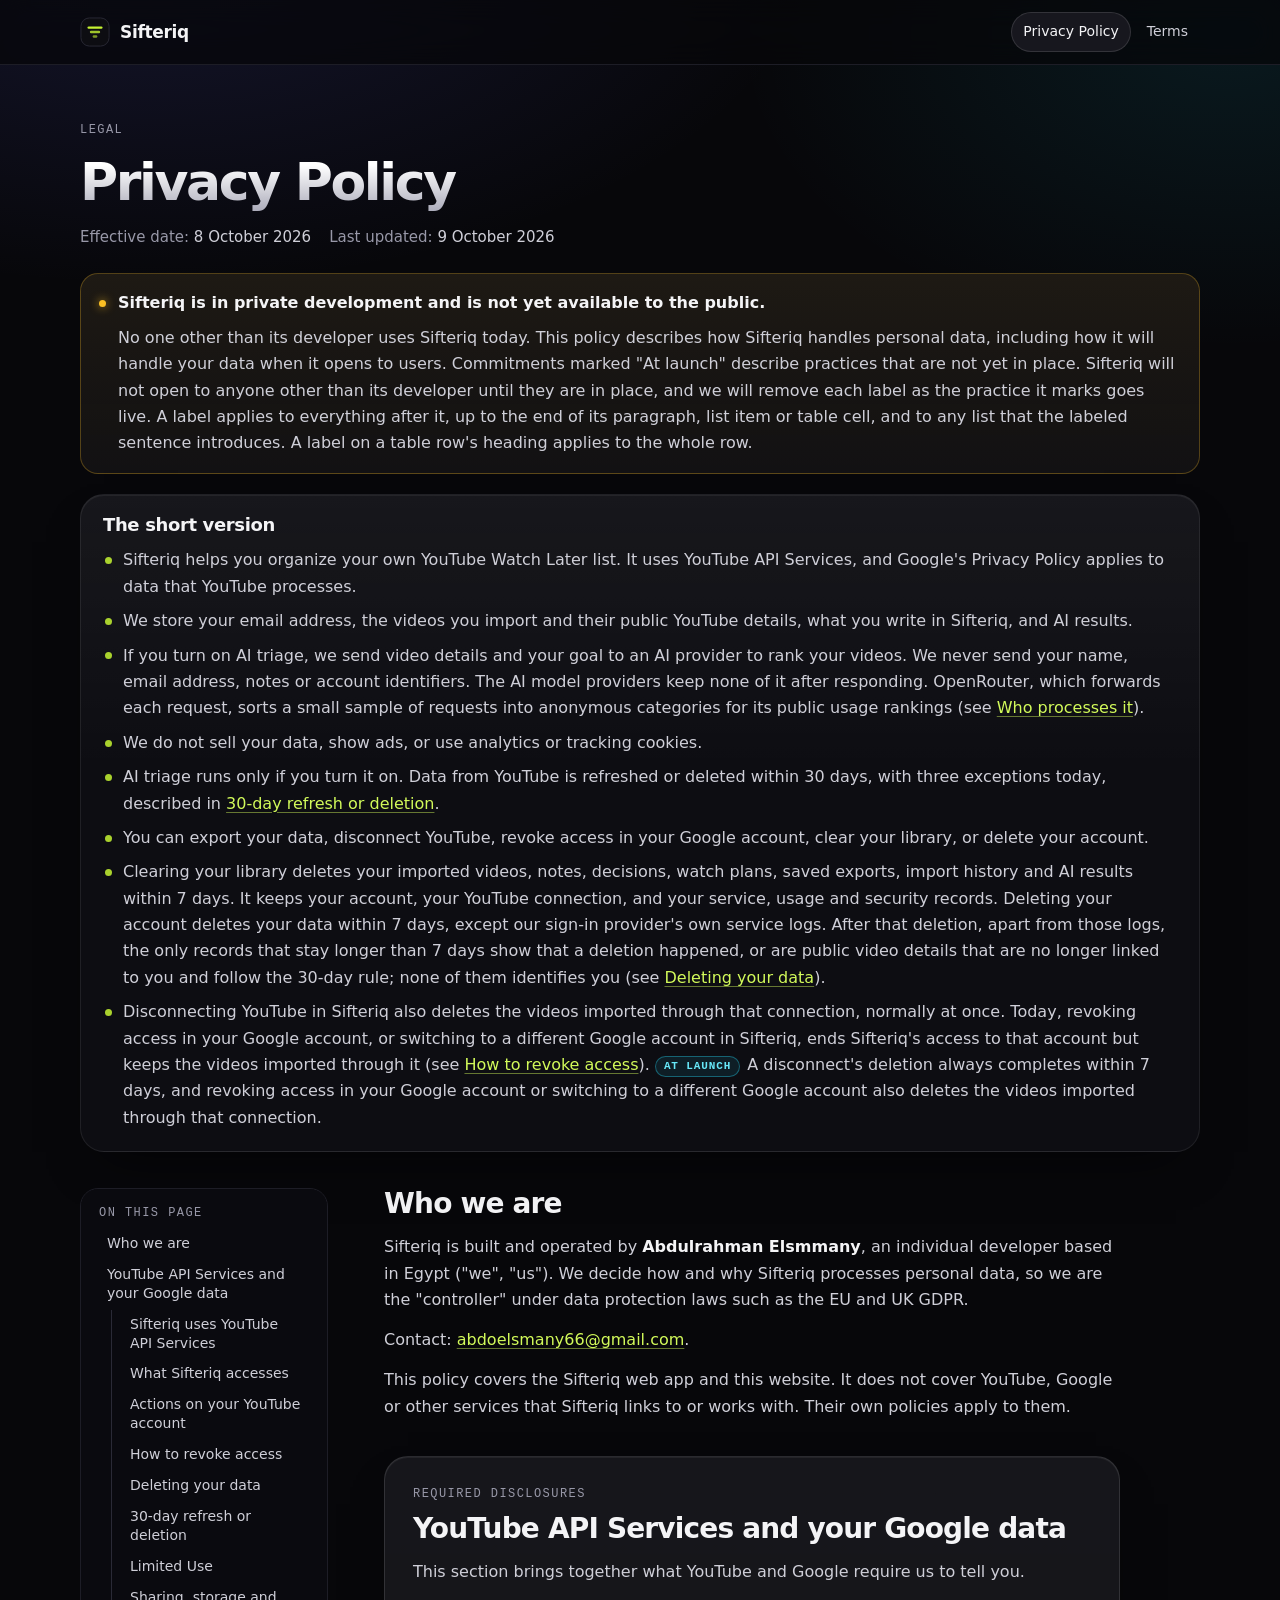
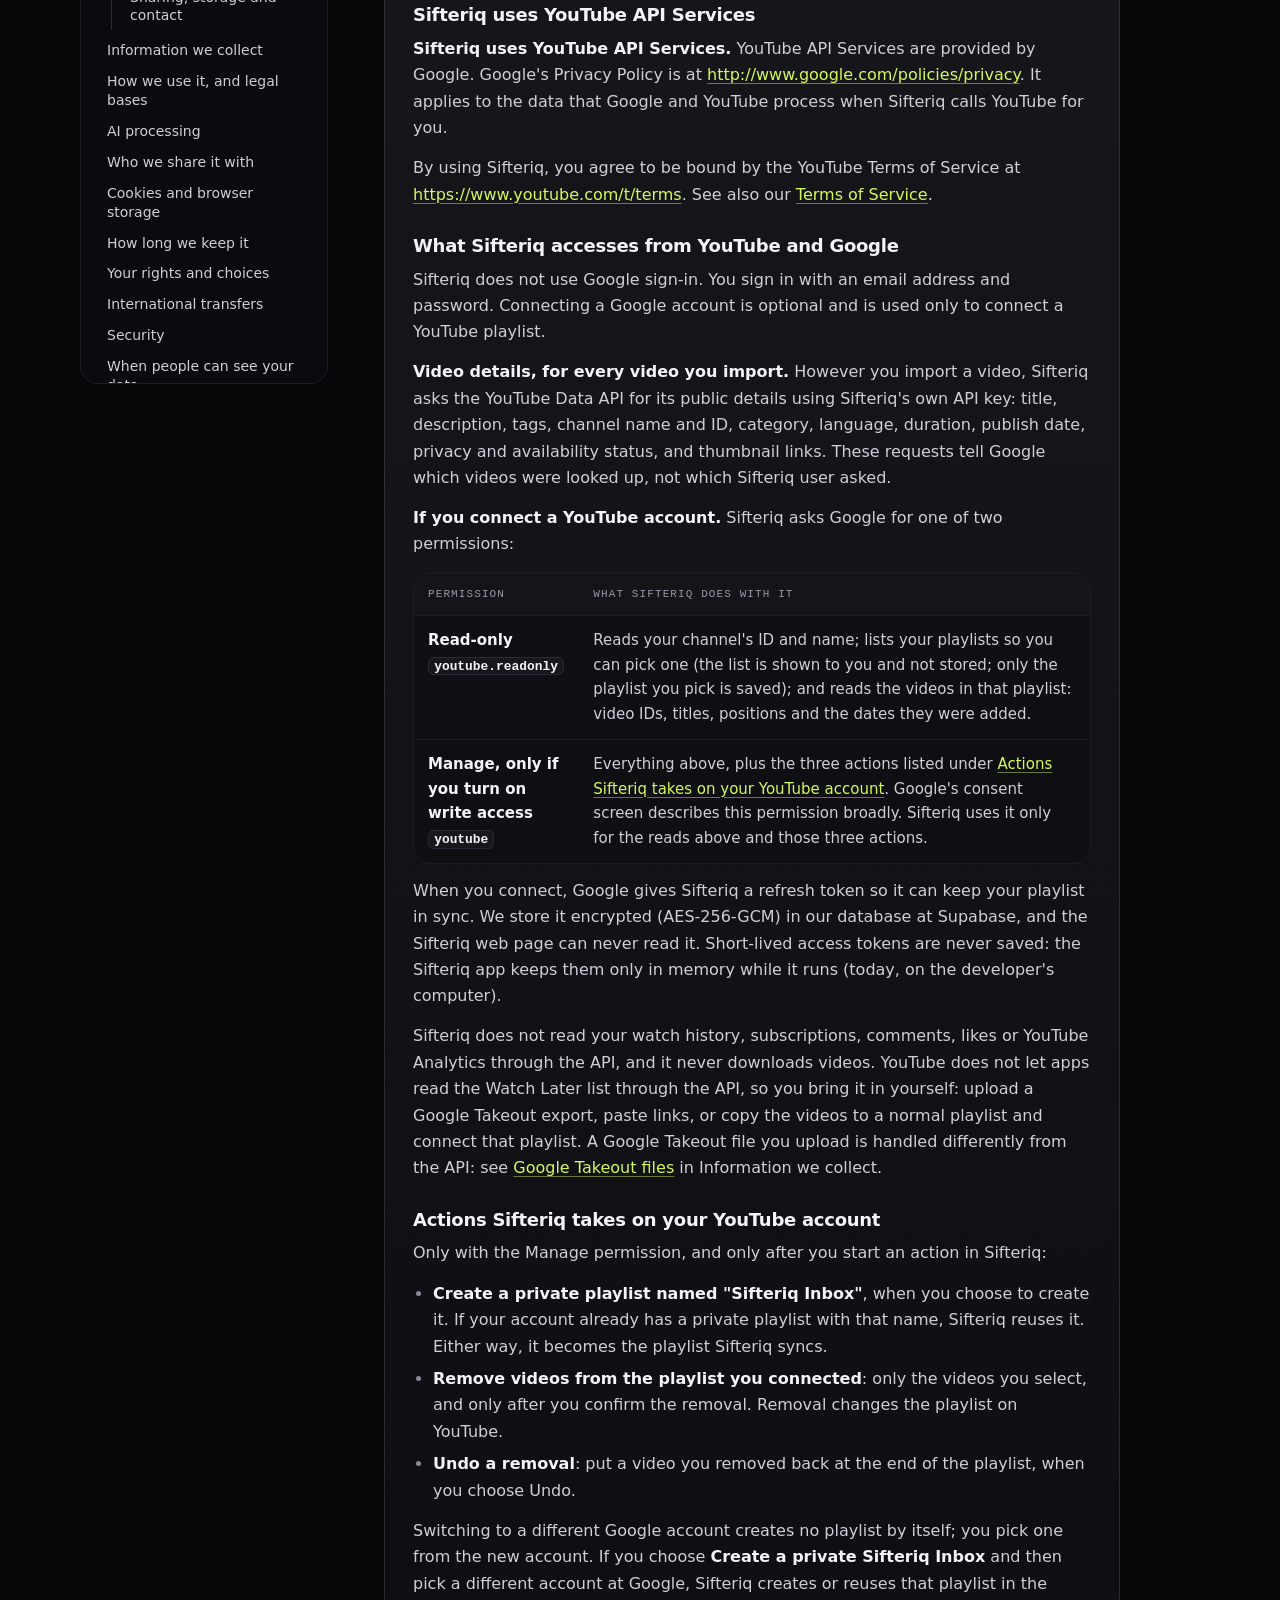
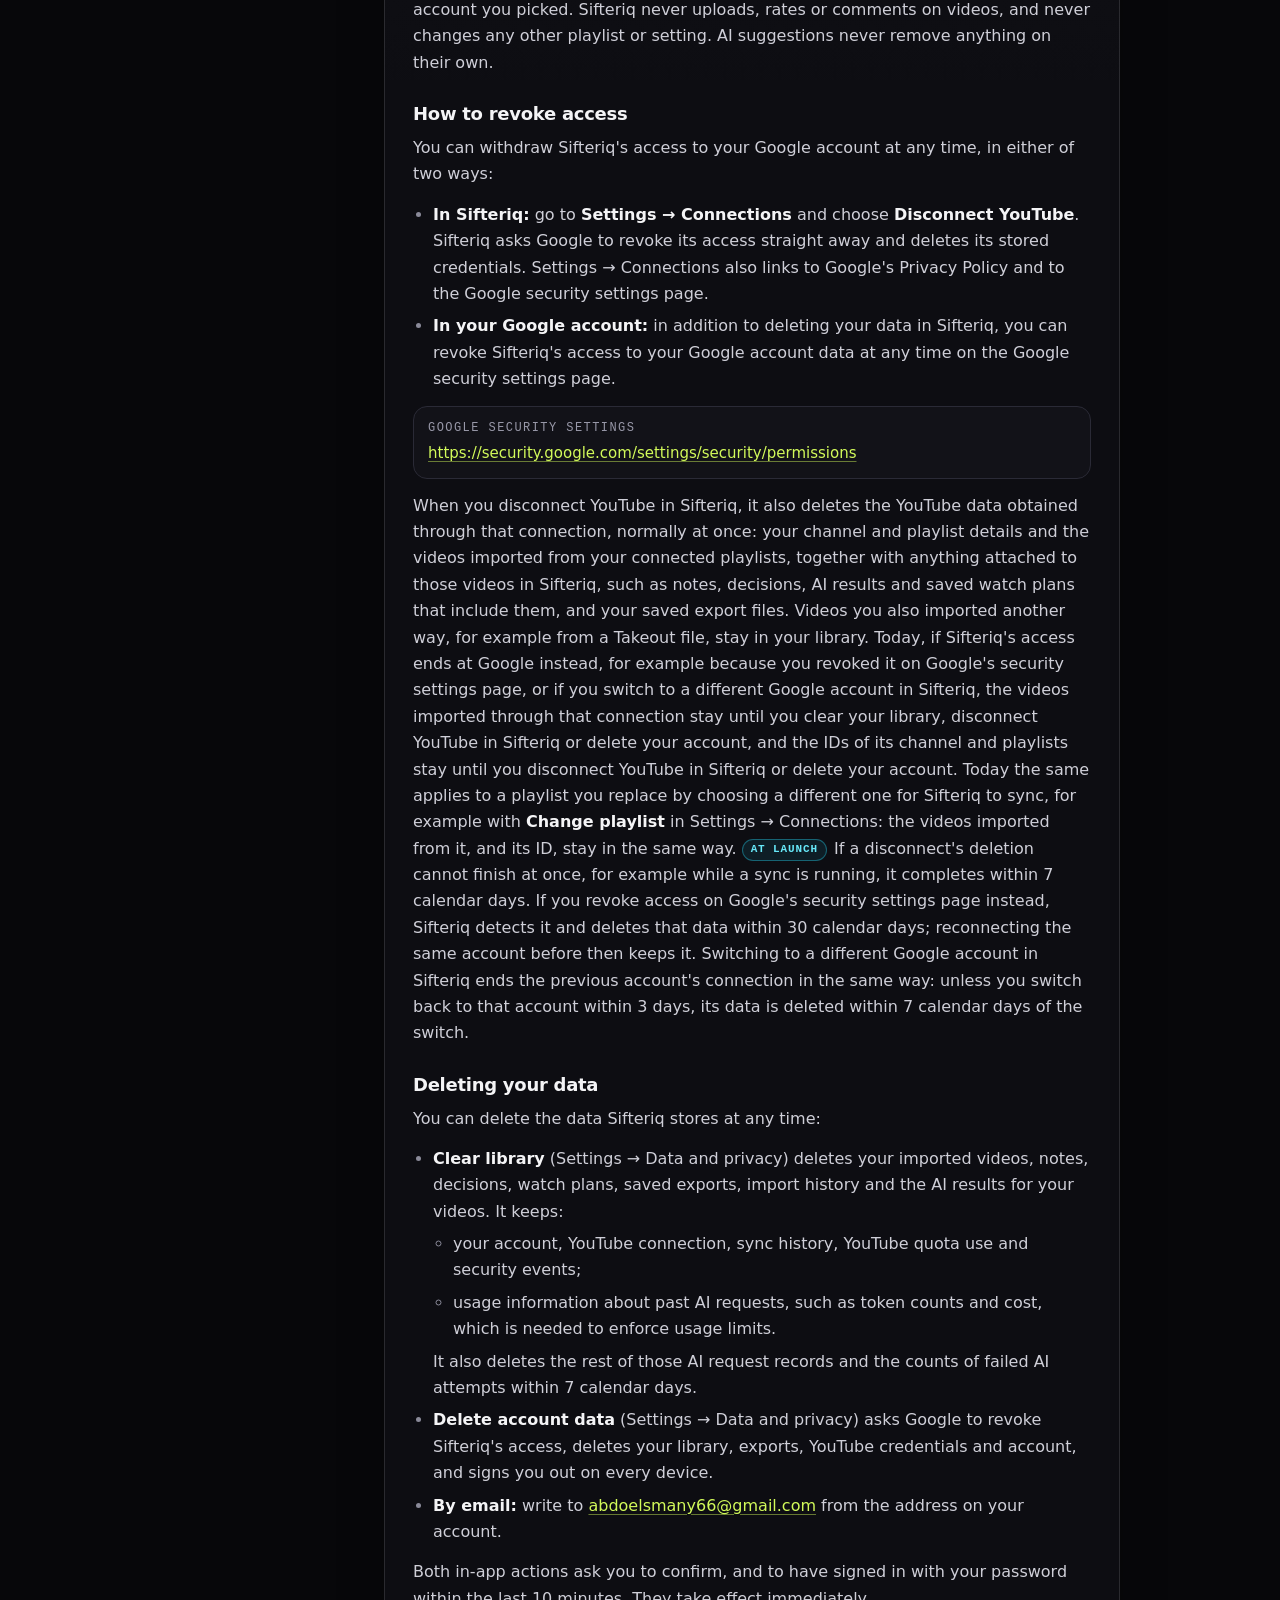
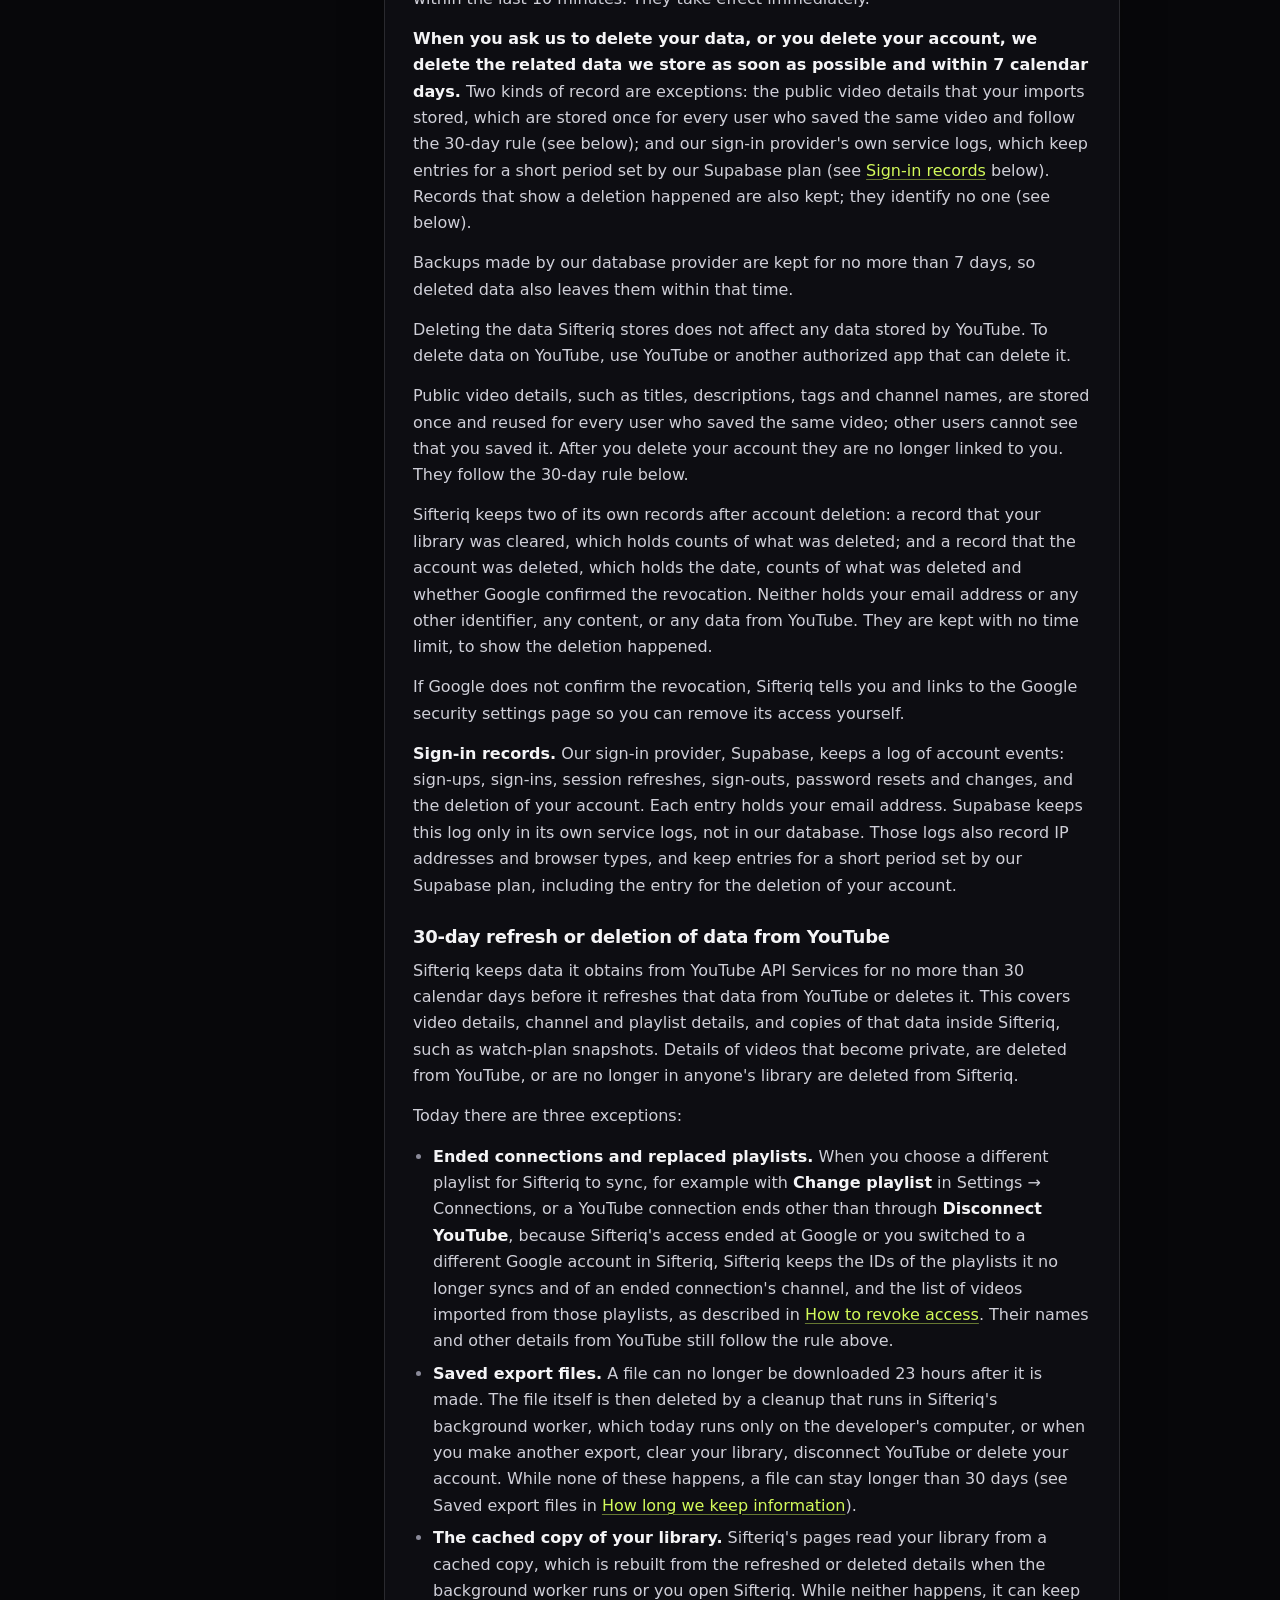
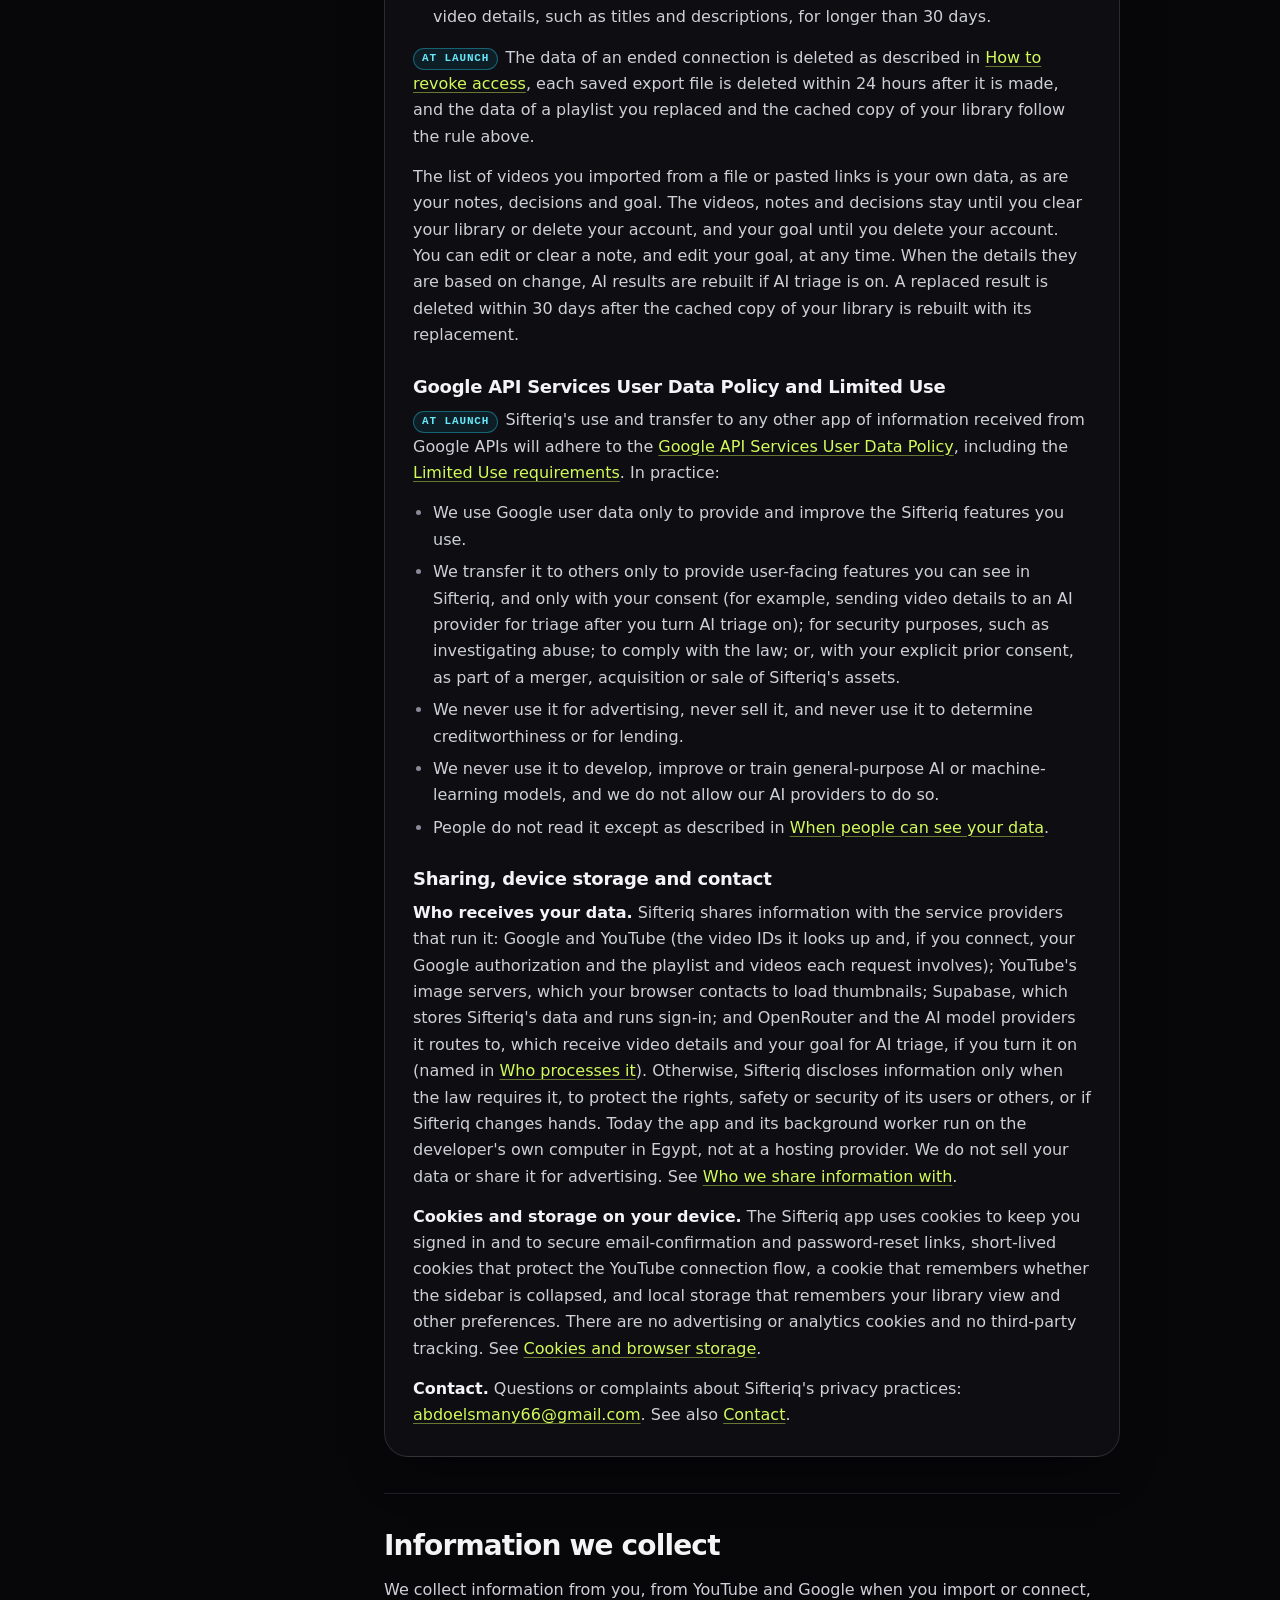
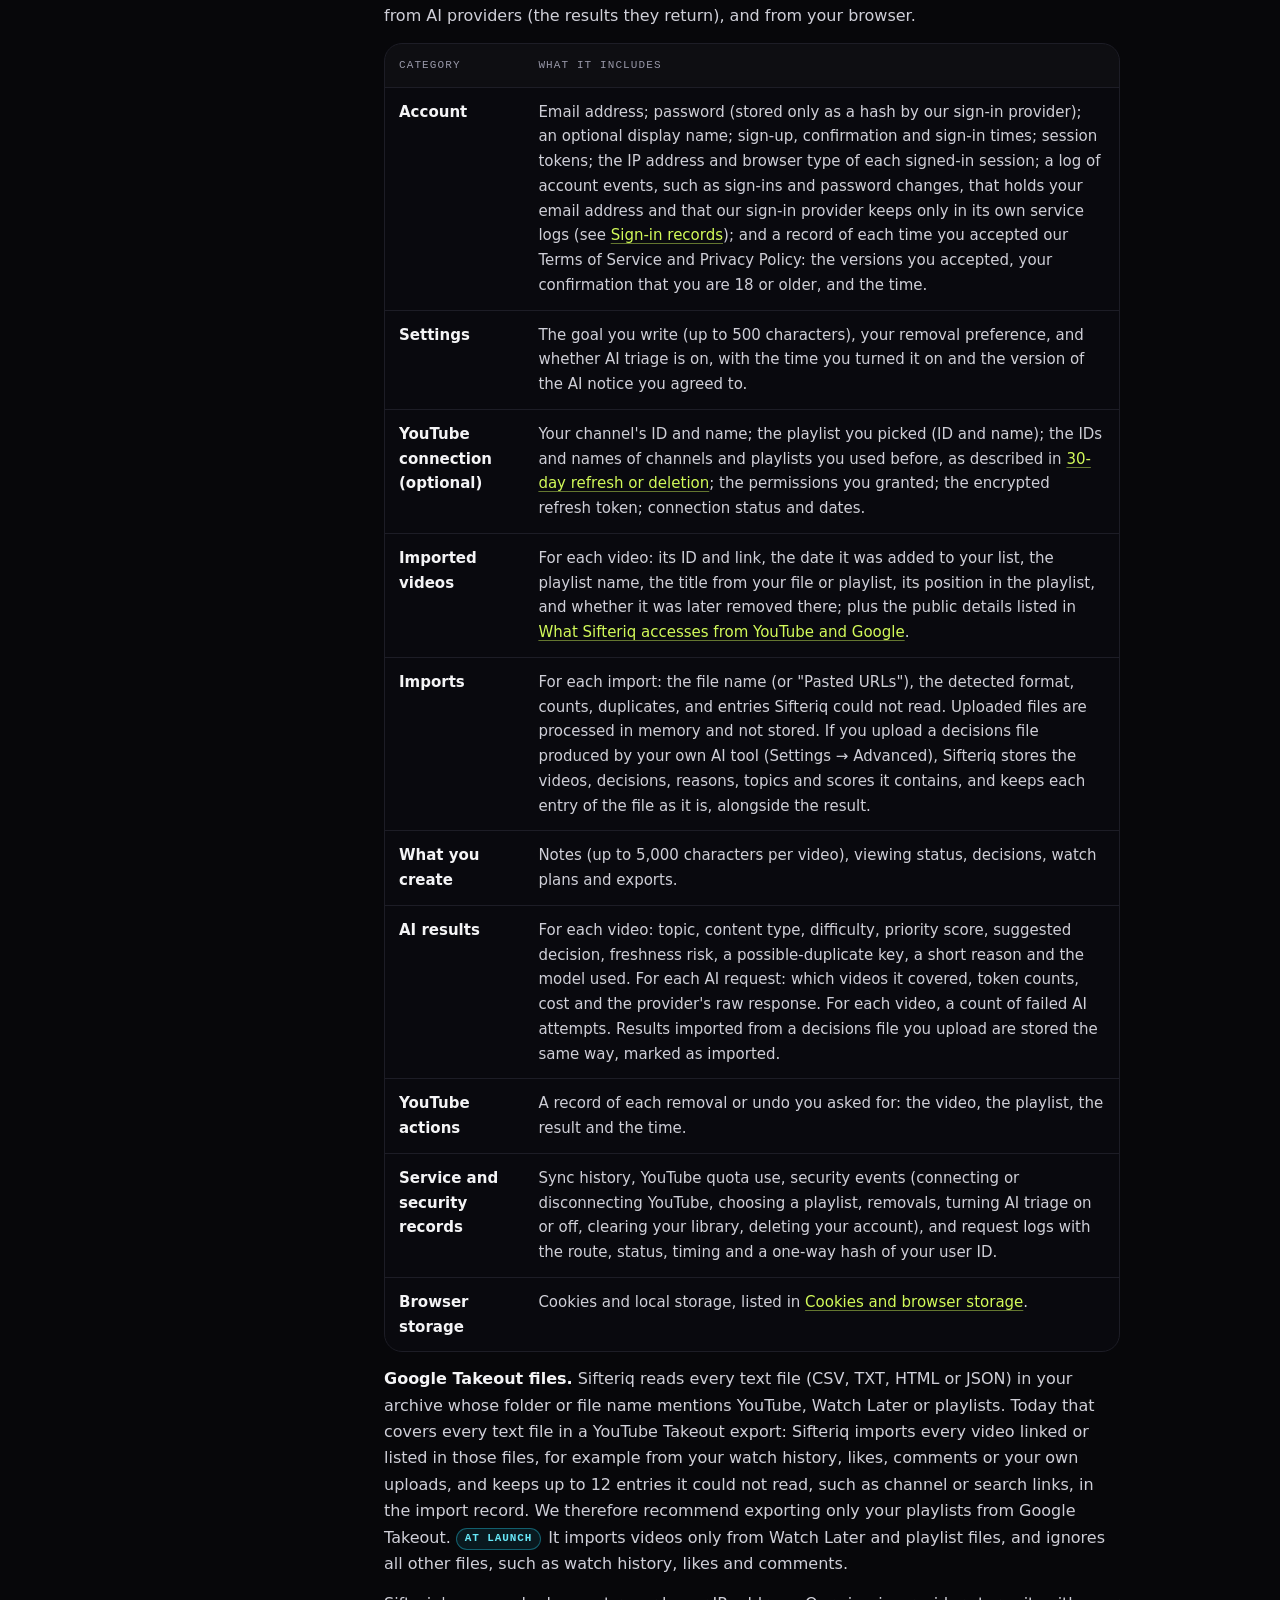
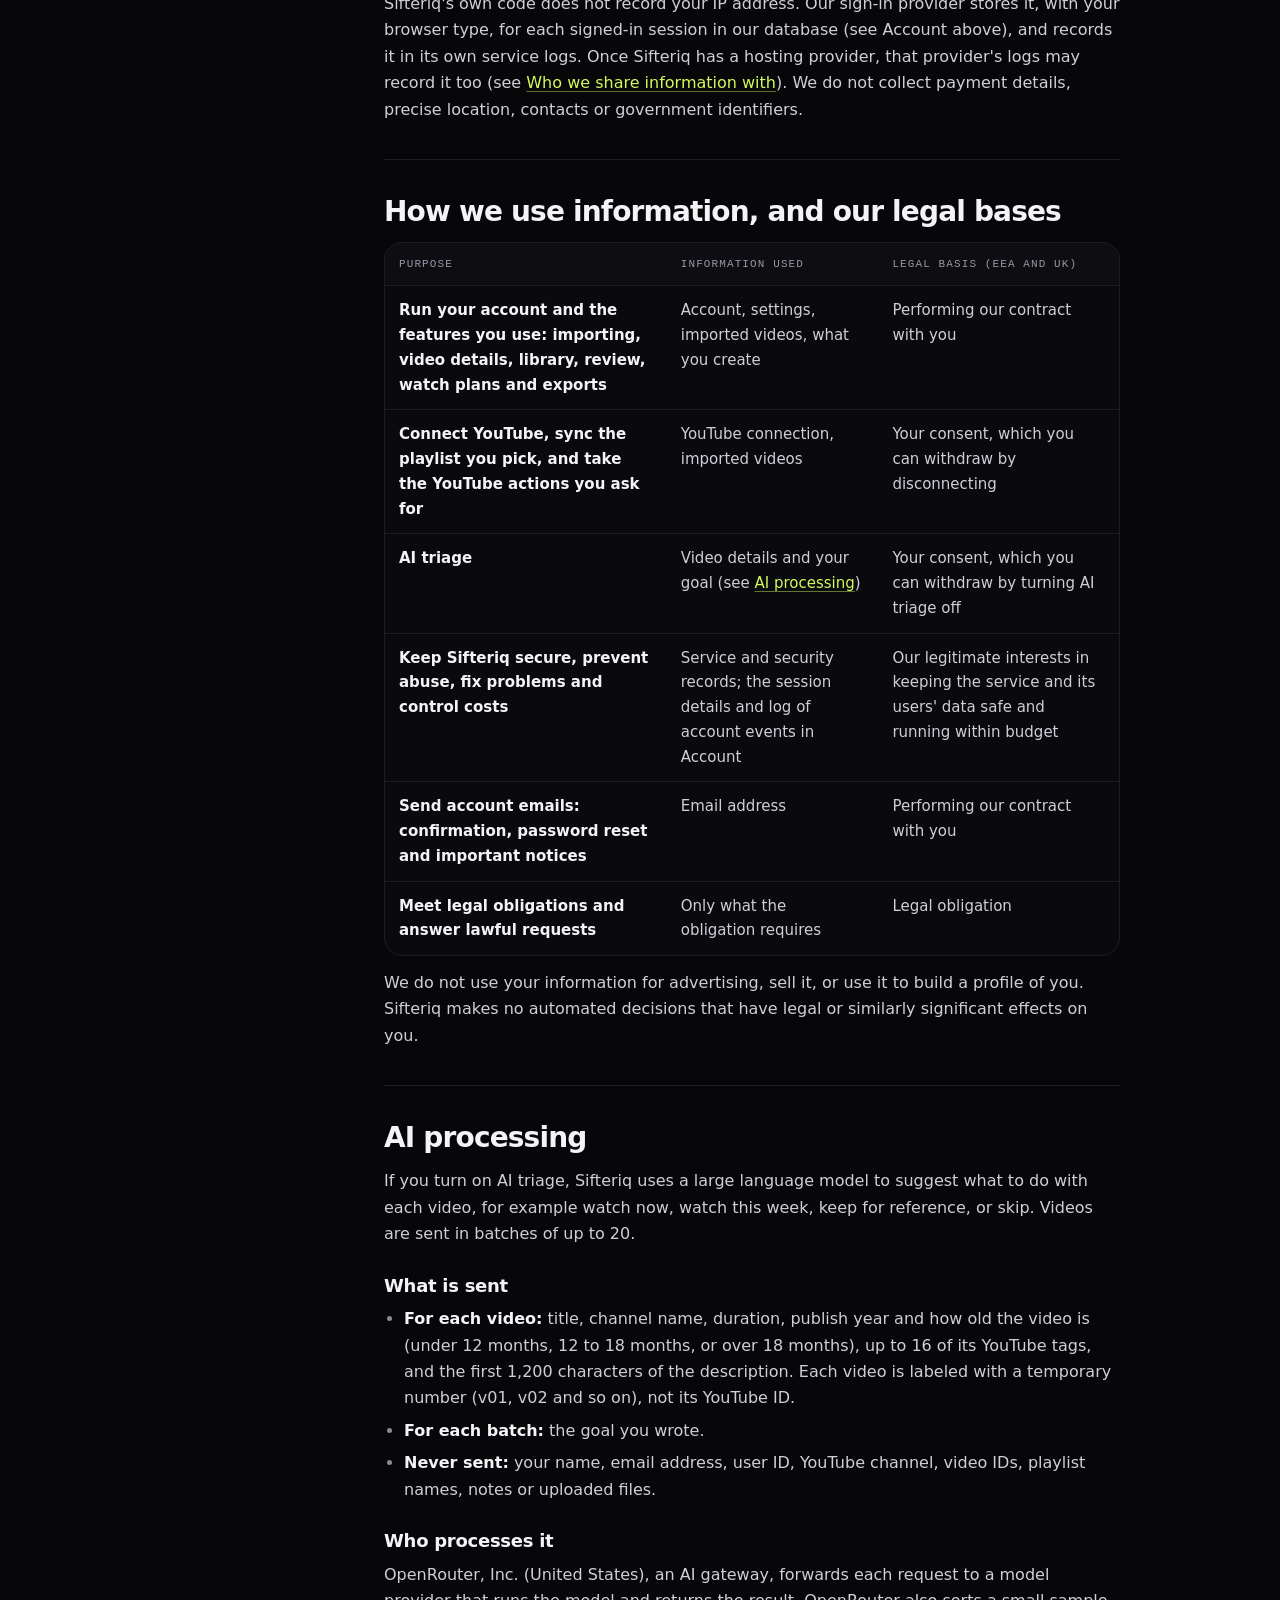
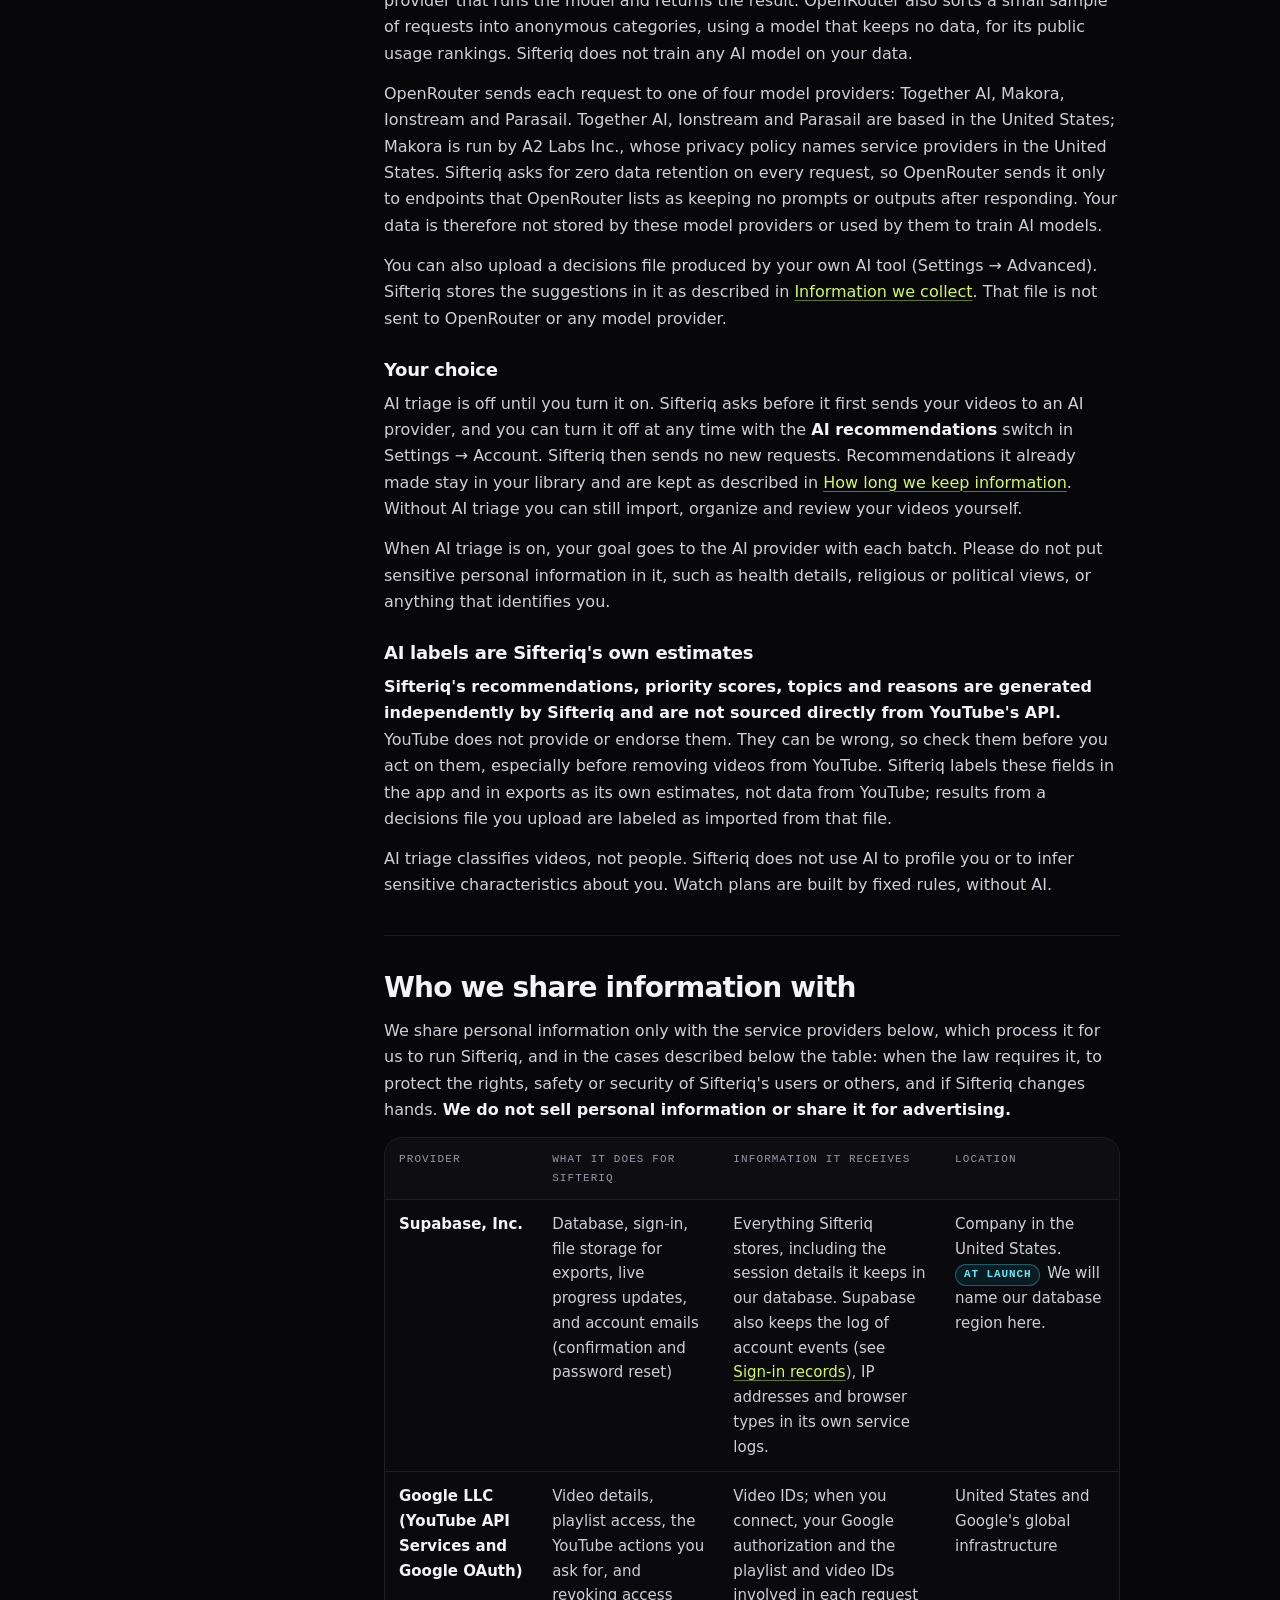
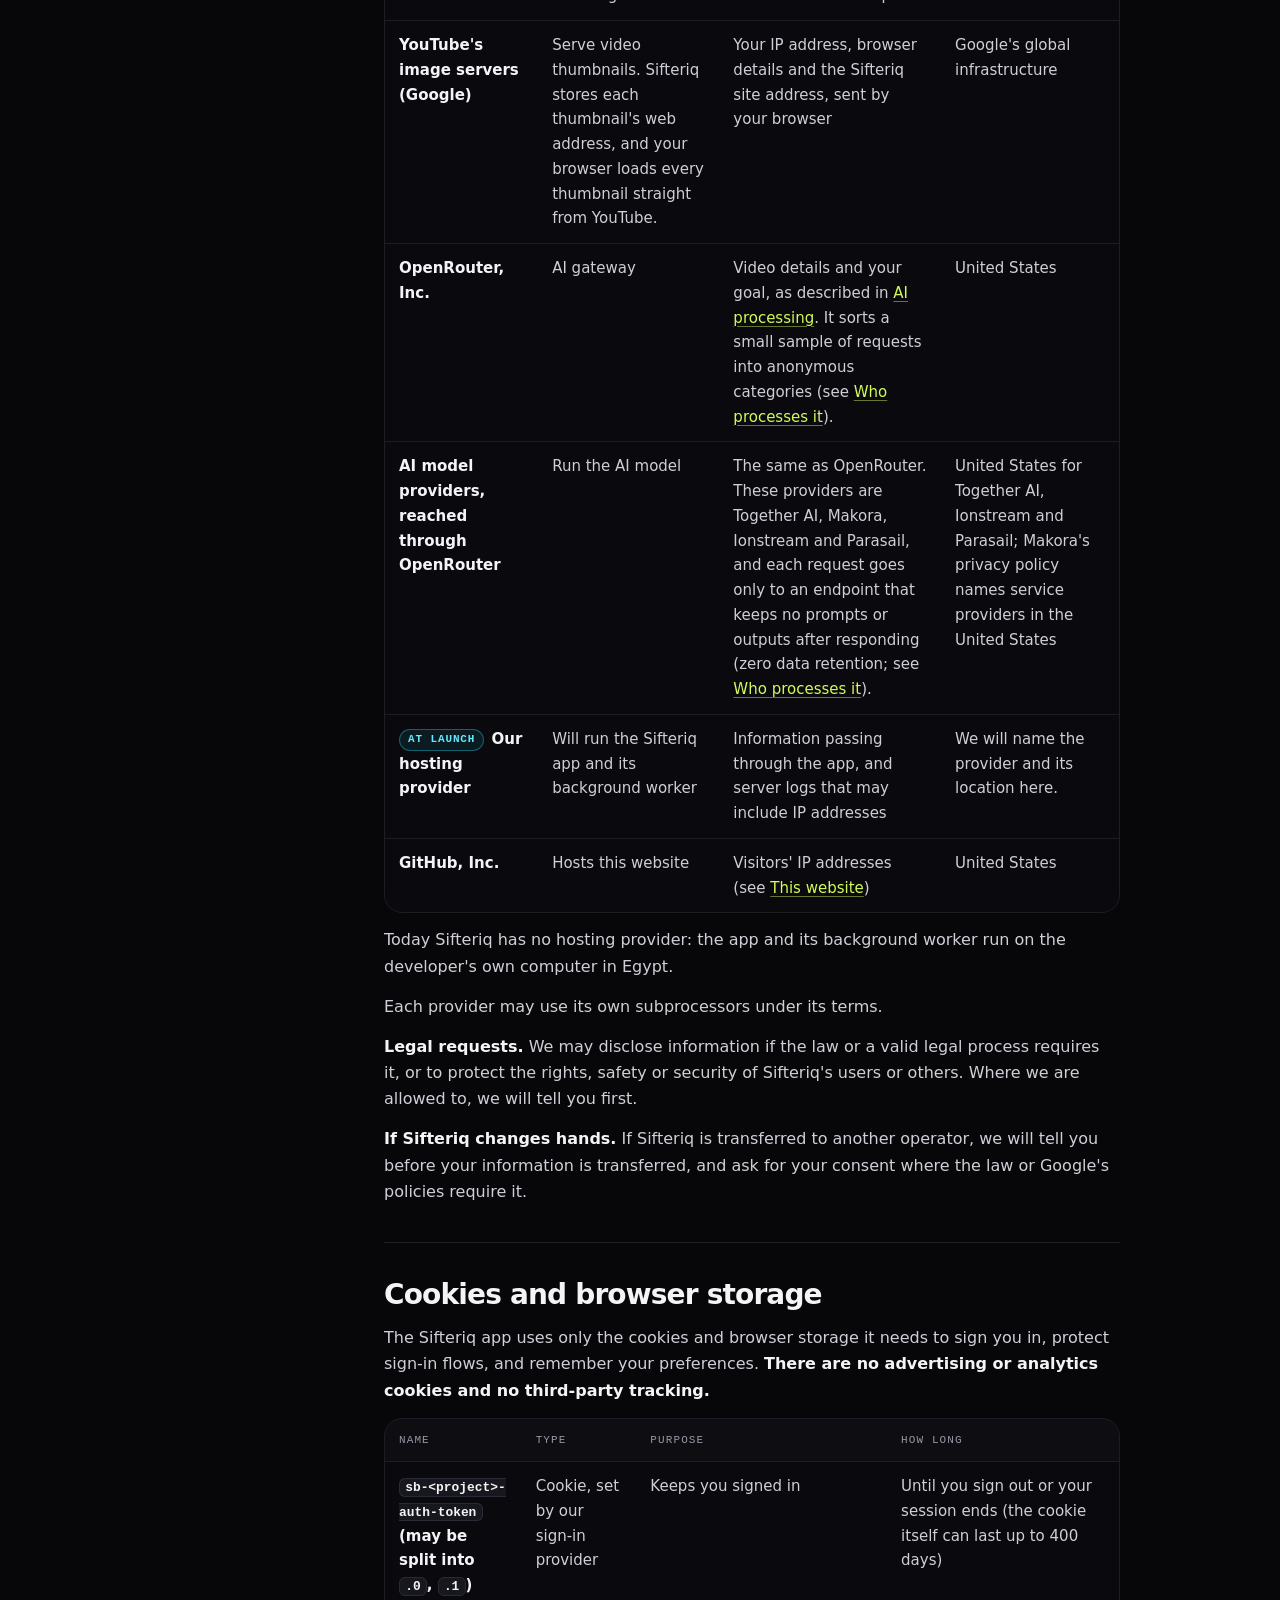
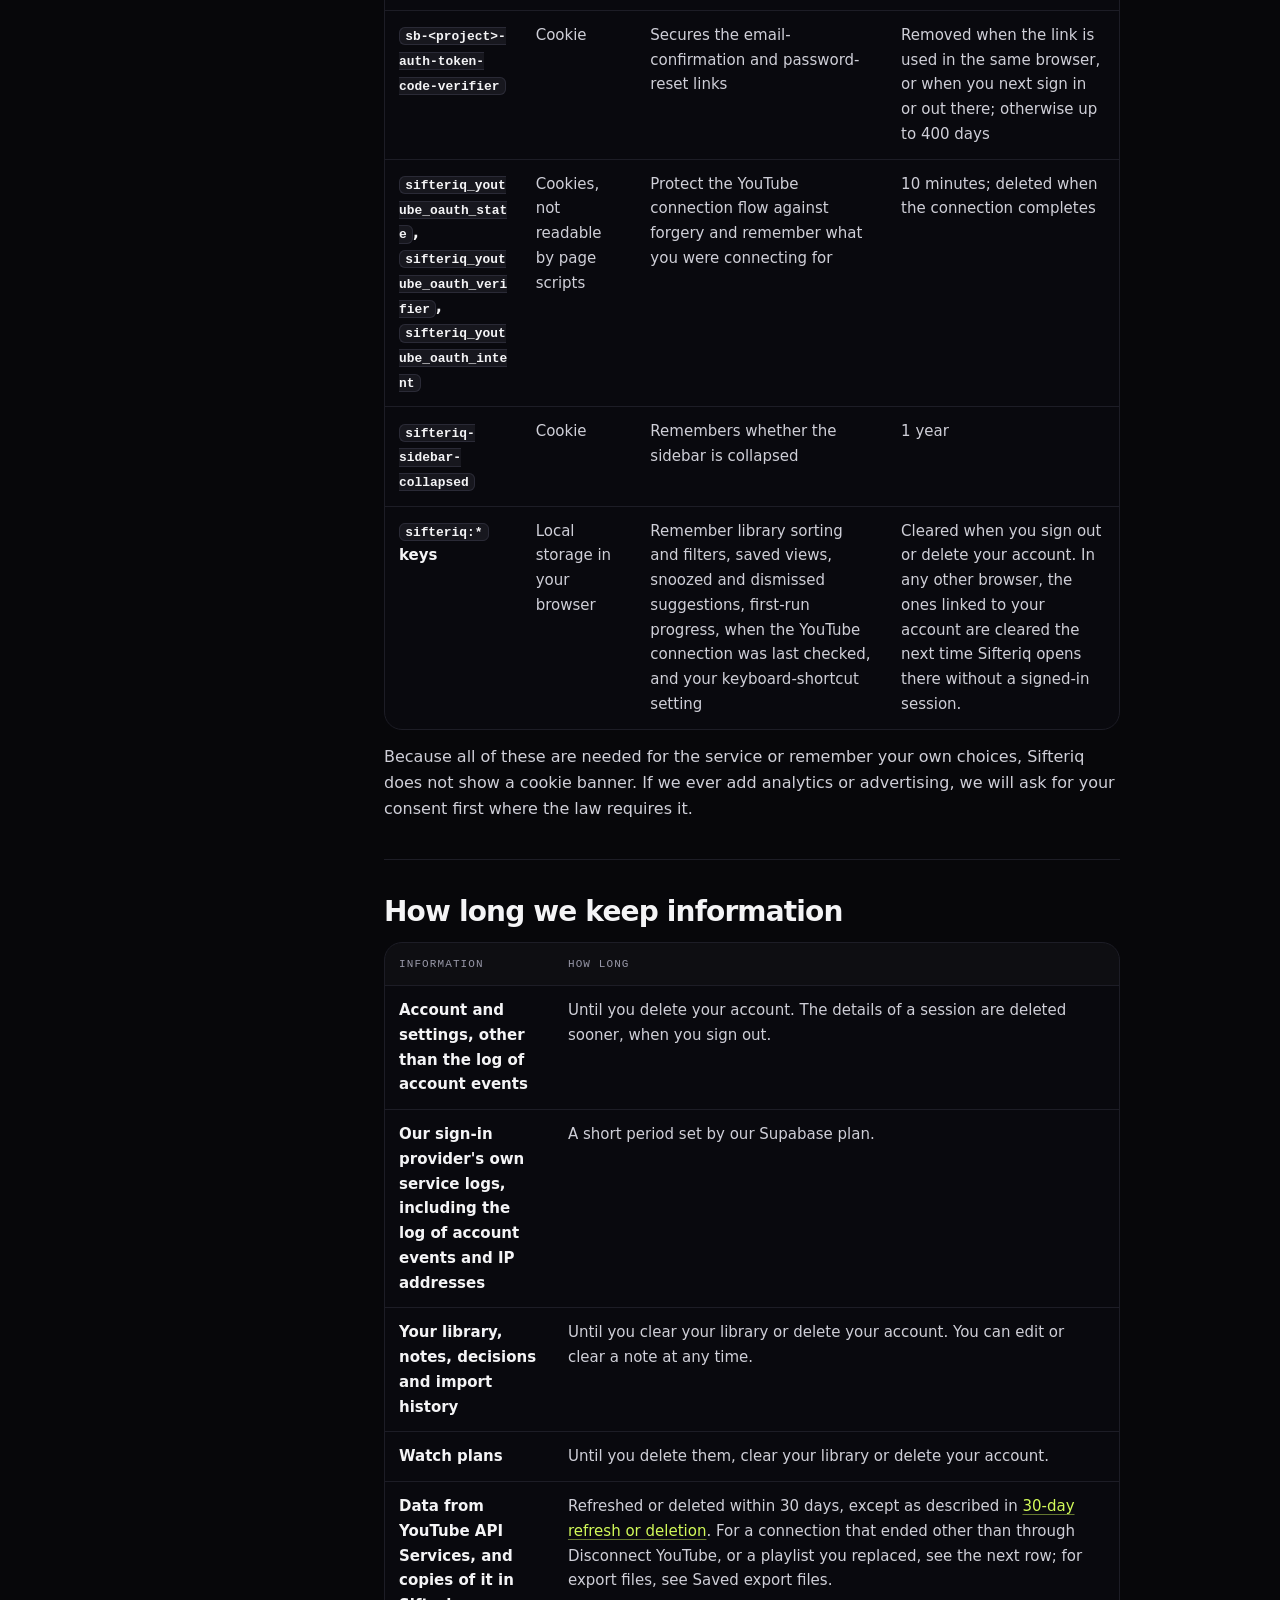
==== privacy.html @ 2efe9b16 "Add Sifteriq homepage, privacy policy and terms" ====
<!doctype html>
<!-- Not legal advice; reviewed against YouTube API Services Developer Policies on 2026-10-08 -->
<html lang="en">
<head>
  <meta charset="utf-8">
  <meta name="viewport" content="width=device-width, initial-scale=1">
  <meta http-equiv="Content-Security-Policy" content="default-src 'none'; style-src 'self'; img-src 'self' data:; base-uri 'none'; form-action 'none'">
  <title>Privacy Policy · Sifteriq</title>
  <meta name="description" content="How Sifteriq collects, uses, shares and deletes personal data, including data from YouTube API Services and Google accounts.">
  <meta name="color-scheme" content="dark">
  <meta name="theme-color" content="#07070a">
  <link rel="canonical" href="https://abdulrahman-elsmmany.github.io/sifteriq-site/privacy.html">
  <link rel="icon" href="data:image/svg+xml,%3Csvg xmlns='http://www.w3.org/2000/svg' viewBox='0 0 32 32'%3E%3Crect x='1' y='1' width='30' height='30' rx='9' fill='%230d0d12' stroke='%232a2a36'/%3E%3Crect x='8' y='10' width='16' height='2.6' rx='1.3' fill='%23c6f432'/%3E%3Crect x='10.5' y='14.7' width='11' height='2.6' rx='1.3' fill='%23c6f432' fill-opacity='.8'/%3E%3Crect x='13.5' y='19.4' width='5' height='2.6' rx='1.3' fill='%23c6f432' fill-opacity='.6'/%3E%3C/svg%3E">
  <link rel="stylesheet" href="styles.css">
</head>
<body>
  <a class="skip-link" href="#main">Skip to content</a>

  <header class="site-header">
    <div class="wrap">
      <a class="brand" href="./" aria-label="Sifteriq home">
        <svg viewBox="0 0 32 32" aria-hidden="true" focusable="false">
          <rect x="1" y="1" width="30" height="30" rx="9" fill="#0d0d12" stroke="#2a2a36"/>
          <rect x="8" y="10" width="16" height="2.6" rx="1.3" fill="#c6f432"/>
          <rect x="10.5" y="14.7" width="11" height="2.6" rx="1.3" fill="#c6f432" fill-opacity=".8"/>
          <rect x="13.5" y="19.4" width="5" height="2.6" rx="1.3" fill="#c6f432" fill-opacity=".6"/>
        </svg>
        <span class="brand-name">Sifteriq</span>
      </a>
      <nav class="site-nav" aria-label="Main">
        <ul>
          <li><a href="privacy.html" aria-current="page">Privacy Policy</a></li>
          <li><a href="terms.html">Terms</a></li>
        </ul>
      </nav>
    </div>
  </header>

  <main id="main" class="doc">
    <div class="wrap">
      <header class="doc-head">
        <span class="eyebrow">Legal</span>
        <h1 class="text-fade">Privacy Policy</h1>
        <p class="doc-meta">
          <span>Effective date: <strong><time datetime="2026-10-08">8 October 2026</time></strong></span>
          <span>Last updated: <strong><time datetime="2026-10-09">9 October 2026</time></strong></span>
        </p>
      </header>

      <div class="callout" role="note">
        <span class="dot" aria-hidden="true"></span>
        <div>
          <p class="callout-title">Sifteriq is in private development and is not yet available to the public.</p>
          <p>No one other than its developer uses Sifteriq today. This policy describes how Sifteriq handles personal data, including how it will handle your data when it opens to users. Commitments marked "At launch" describe practices that are not yet in place. Sifteriq will not open to anyone other than its developer until they are in place, and we will remove each label as the practice it marks goes live. A label applies to everything after it, up to the end of its paragraph, list item or table cell, and to any list that the labeled sentence introduces. A label on a table row's heading applies to the whole row.</p>
        </div>
      </div>

      <section class="summary glass" aria-labelledby="summary-title">
        <h2 id="summary-title">The short version</h2>
        <ul class="tick-list">
          <li>Sifteriq helps you organize your own YouTube Watch Later list. It uses YouTube API Services, and Google's Privacy Policy applies to data that YouTube processes.</li>
          <li>We store your email address, the videos you import and their public YouTube details, what you write in Sifteriq, and AI results.</li>
          <li>If you turn on AI triage, we send video details and your goal to an AI provider to rank your videos. We never send your name, email address, notes or account identifiers. The AI model providers keep none of it after responding. OpenRouter, which forwards each request, sorts a small sample of requests into anonymous categories for its public usage rankings (see <a href="#ai-who">Who processes it</a>).</li>
          <li>We do not sell your data, show ads, or use analytics or tracking cookies.</li>
          <li>AI triage runs only if you turn it on. Data from YouTube is refreshed or deleted within 30 days, with three exceptions today, described in <a href="#thirty-days">30-day refresh or deletion</a>.</li>
          <li>You can export your data, disconnect YouTube, revoke access in your Google account, clear your library, or delete your account.</li>
          <li>Clearing your library deletes your imported videos, notes, decisions, watch plans, saved exports, import history and AI results within 7 days. It keeps your account, your YouTube connection, and your service, usage and security records. Deleting your account deletes your data within 7 days, except our sign-in provider's own service logs. After that deletion, apart from those logs, the only records that stay longer than 7 days show that a deletion happened, or are public video details that are no longer linked to you and follow the 30-day rule; none of them identifies you (see <a href="#delete">Deleting your data</a>).</li>
          <li>Disconnecting YouTube in Sifteriq also deletes the videos imported through that connection, normally at once. Today, revoking access in your Google account, or switching to a different Google account in Sifteriq, ends Sifteriq's access to that account but keeps the videos imported through it (see <a href="#revoke">How to revoke access</a>). <span class="launch">At launch</span> A disconnect's deletion always completes within 7 days, and revoking access in your Google account or switching to a different Google account also deletes the videos imported through that connection.</li>
        </ul>
      </section>

      <div class="doc-layout">
        <nav class="toc" aria-labelledby="toc-title">
          <h2 id="toc-title">On this page</h2>
          <ol>
            <li><a href="#who">Who we are</a></li>
            <li>
              <a href="#youtube">YouTube API Services and your Google data</a>
              <ol>
                <li><a href="#yt-uses">Sifteriq uses YouTube API Services</a></li>
                <li><a href="#yt-access">What Sifteriq accesses</a></li>
                <li><a href="#yt-actions">Actions on your YouTube account</a></li>
                <li><a href="#revoke">How to revoke access</a></li>
                <li><a href="#delete">Deleting your data</a></li>
                <li><a href="#thirty-days">30-day refresh or deletion</a></li>
                <li><a href="#limited-use">Limited Use</a></li>
                <li><a href="#yt-sharing">Sharing, storage and contact</a></li>
              </ol>
            </li>
            <li><a href="#collect">Information we collect</a></li>
            <li><a href="#use">How we use it, and legal bases</a></li>
            <li><a href="#ai">AI processing</a></li>
            <li><a href="#sharing">Who we share it with</a></li>
            <li><a href="#cookies">Cookies and browser storage</a></li>
            <li><a href="#retention">How long we keep it</a></li>
            <li><a href="#rights">Your rights and choices</a></li>
            <li><a href="#transfers">International transfers</a></li>
            <li><a href="#security">Security</a></li>
            <li><a href="#people">When people can see your data</a></li>
            <li><a href="#children">Children</a></li>
            <li><a href="#website">This website</a></li>
            <li><a href="#dnt">Do Not Track</a></li>
            <li><a href="#changes">Changes to this policy</a></li>
            <li><a href="#contact">Contact</a></li>
          </ol>
        </nav>

        <article class="prose">
          <section aria-labelledby="who">
            <h2 id="who">Who we are</h2>
            <p>Sifteriq is built and operated by <strong>Abdulrahman Elsmmany</strong>, an individual developer based in Egypt ("we", "us"). We decide how and why Sifteriq processes personal data, so we are the "controller" under data protection laws such as the EU and UK GDPR.</p>
            <p>Contact: <a href="mailto:abdoelsmany66@gmail.com">abdoelsmany66@gmail.com</a>.</p>
            <p>This policy covers the Sifteriq web app and this website. It does not cover YouTube, Google or other services that Sifteriq links to or works with. Their own policies apply to them.</p>
          </section>

          <section class="yt-group" aria-labelledby="youtube">
            <span class="eyebrow">Required disclosures</span>
            <h2 id="youtube">YouTube API Services and your Google data</h2>
            <p>This section brings together what YouTube and Google require us to tell you.</p>

            <h3 id="yt-uses">Sifteriq uses YouTube API Services</h3>
            <p><strong>Sifteriq uses YouTube API Services.</strong> YouTube API Services are provided by Google. Google's Privacy Policy is at <a href="http://www.google.com/policies/privacy">http://www.google.com/policies/privacy</a>. It applies to the data that Google and YouTube process when Sifteriq calls YouTube for you.</p>
            <p>By using Sifteriq, you agree to be bound by the YouTube Terms of Service at <a href="https://www.youtube.com/t/terms">https://www.youtube.com/t/terms</a>. See also our <a href="terms.html">Terms of Service</a>.</p>

            <h3 id="yt-access">What Sifteriq accesses from YouTube and Google</h3>
            <p>Sifteriq does not use Google sign-in. You sign in with an email address and password. Connecting a Google account is optional and is used only to connect a YouTube playlist.</p>
            <p><strong>Video details, for every video you import.</strong> However you import a video, Sifteriq asks the YouTube Data API for its public details using Sifteriq's own API key: title, description, tags, channel name and ID, category, language, duration, publish date, privacy and availability status, and thumbnail links. These requests tell Google which videos were looked up, not which Sifteriq user asked.</p>
            <p><strong>If you connect a YouTube account.</strong> Sifteriq asks Google for one of two permissions:</p>
            <div class="table-wrap">
              <table class="stack">
                <thead>
                  <tr><th scope="col">Permission</th><th scope="col">What Sifteriq does with it</th></tr>
                </thead>
                <tbody>
                  <tr>
                    <th scope="row">Read-only<br><code>youtube.readonly</code></th>
                    <td data-label="What Sifteriq does with it">Reads your channel's ID and name; lists your playlists so you can pick one (the list is shown to you and not stored; only the playlist you pick is saved); and reads the videos in that playlist: video IDs, titles, positions and the dates they were added.</td>
                  </tr>
                  <tr>
                    <th scope="row">Manage, only if you turn on write access<br><code>youtube</code></th>
                    <td data-label="What Sifteriq does with it">Everything above, plus the three actions listed under <a href="#yt-actions">Actions Sifteriq takes on your YouTube account</a>. Google's consent screen describes this permission broadly. Sifteriq uses it only for the reads above and those three actions.</td>
                  </tr>
                </tbody>
              </table>
            </div>
            <p>When you connect, Google gives Sifteriq a refresh token so it can keep your playlist in sync. We store it encrypted (AES-256-GCM) in our database at Supabase, and the Sifteriq web page can never read it. Short-lived access tokens are never saved: the Sifteriq app keeps them only in memory while it runs (today, on the developer's computer).</p>
            <p>Sifteriq does not read your watch history, subscriptions, comments, likes or YouTube Analytics through the API, and it never downloads videos. YouTube does not let apps read the Watch Later list through the API, so you bring it in yourself: upload a Google Takeout export, paste links, or copy the videos to a normal playlist and connect that playlist. A Google Takeout file you upload is handled differently from the API: see <a href="#takeout">Google Takeout files</a> in Information we collect.</p>

            <h3 id="yt-actions">Actions Sifteriq takes on your YouTube account</h3>
            <p>Only with the Manage permission, and only after you start an action in Sifteriq:</p>
            <ul>
              <li><strong>Create a private playlist named "Sifteriq Inbox"</strong>, when you choose to create it. If your account already has a private playlist with that name, Sifteriq reuses it. Either way, it becomes the playlist Sifteriq syncs.</li>
              <li><strong>Remove videos from the playlist you connected</strong>: only the videos you select, and only after you confirm the removal. Removal changes the playlist on YouTube.</li>
              <li><strong>Undo a removal</strong>: put a video you removed back at the end of the playlist, when you choose Undo.</li>
            </ul>
            <p>Switching to a different Google account creates no playlist by itself; you pick one from the new account. If you choose <strong>Create a private Sifteriq Inbox</strong> and then pick a different account at Google, Sifteriq creates or reuses that playlist in the account you picked. Sifteriq never uploads, rates or comments on videos, and never changes any other playlist or setting. AI suggestions never remove anything on their own.</p>

            <h3 id="revoke">How to revoke access</h3>
            <p>You can withdraw Sifteriq's access to your Google account at any time, in either of two ways:</p>
            <ul>
              <li><strong>In Sifteriq:</strong> go to <strong>Settings → Connections</strong> and choose <strong>Disconnect YouTube</strong>. Sifteriq asks Google to revoke its access straight away and deletes its stored credentials. Settings → Connections also links to Google's Privacy Policy and to the Google security settings page.</li>
              <li><strong>In your Google account:</strong> in addition to deleting your data in Sifteriq, you can revoke Sifteriq's access to your Google account data at any time on the Google security settings page.</li>
            </ul>
            <p class="key-link"><span class="eyebrow">Google security settings</span><a href="https://security.google.com/settings/security/permissions">https://security.google.com/settings/security/permissions</a></p>
            <p>When you disconnect YouTube in Sifteriq, it also deletes the YouTube data obtained through that connection, normally at once: your channel and playlist details and the videos imported from your connected playlists, together with anything attached to those videos in Sifteriq, such as notes, decisions, AI results and saved watch plans that include them, and your saved export files. Videos you also imported another way, for example from a Takeout file, stay in your library. Today, if Sifteriq's access ends at Google instead, for example because you revoked it on Google's security settings page, or if you switch to a different Google account in Sifteriq, the videos imported through that connection stay until you clear your library, disconnect YouTube in Sifteriq or delete your account, and the IDs of its channel and playlists stay until you disconnect YouTube in Sifteriq or delete your account. Today the same applies to a playlist you replace by choosing a different one for Sifteriq to sync, for example with <strong>Change playlist</strong> in Settings → Connections: the videos imported from it, and its ID, stay in the same way. <span class="launch">At launch</span> If a disconnect's deletion cannot finish at once, for example while a sync is running, it completes within 7 calendar days. If you revoke access on Google's security settings page instead, Sifteriq detects it and deletes that data within 30 calendar days; reconnecting the same account before then keeps it. Switching to a different Google account in Sifteriq ends the previous account's connection in the same way: unless you switch back to that account within 3 days, its data is deleted within 7 calendar days of the switch.</p>

            <h3 id="delete">Deleting your data</h3>
            <p>You can delete the data Sifteriq stores at any time:</p>
            <ul>
              <li><strong>Clear library</strong> (Settings → Data and privacy) deletes your imported videos, notes, decisions, watch plans, saved exports, import history and the AI results for your videos. It keeps:
                <ul>
                  <li>your account, YouTube connection, sync history, YouTube quota use and security events;</li>
                  <li>usage information about past AI requests, such as token counts and cost, which is needed to enforce usage limits.</li>
                </ul>
                It also deletes the rest of those AI request records and the counts of failed AI attempts within 7 calendar days.</li>
              <li><strong>Delete account data</strong> (Settings → Data and privacy) asks Google to revoke Sifteriq's access, deletes your library, exports, YouTube credentials and account, and signs you out on every device.</li>
              <li><strong>By email:</strong> write to <a href="mailto:abdoelsmany66@gmail.com">abdoelsmany66@gmail.com</a> from the address on your account.</li>
            </ul>
            <p>Both in-app actions ask you to confirm, and to have signed in with your password within the last 10 minutes. They take effect immediately.</p>
            <p><strong>When you ask us to delete your data, or you delete your account, we delete the related data we store as soon as possible and within 7 calendar days.</strong> Two kinds of record are exceptions: the public video details that your imports stored, which are stored once for every user who saved the same video and follow the 30-day rule (see below); and our sign-in provider's own service logs, which keep entries for a short period set by our Supabase plan (see <a href="#sign-in-records">Sign-in records</a> below). Records that show a deletion happened are also kept; they identify no one (see below).</p>
            <p>Backups made by our database provider are kept for no more than 7 days, so deleted data also leaves them within that time.</p>
            <p>Deleting the data Sifteriq stores does not affect any data stored by YouTube. To delete data on YouTube, use YouTube or another authorized app that can delete it.</p>
            <p>Public video details, such as titles, descriptions, tags and channel names, are stored once and reused for every user who saved the same video; other users cannot see that you saved it. After you delete your account they are no longer linked to you. They follow the 30-day rule below.</p>
            <p>Sifteriq keeps two of its own records after account deletion: a record that your library was cleared, which holds counts of what was deleted; and a record that the account was deleted, which holds the date, counts of what was deleted and whether Google confirmed the revocation. Neither holds your email address or any other identifier, any content, or any data from YouTube. They are kept with no time limit, to show the deletion happened.</p>
            <p>If Google does not confirm the revocation, Sifteriq tells you and links to the Google security settings page so you can remove its access yourself.</p>
            <p id="sign-in-records"><strong>Sign-in records.</strong> Our sign-in provider, Supabase, keeps a log of account events: sign-ups, sign-ins, session refreshes, sign-outs, password resets and changes, and the deletion of your account. Each entry holds your email address. Supabase keeps this log only in its own service logs, not in our database. Those logs also record IP addresses and browser types, and keep entries for a short period set by our Supabase plan, including the entry for the deletion of your account.</p>

            <h3 id="thirty-days">30-day refresh or deletion of data from YouTube</h3>
            <p>Sifteriq keeps data it obtains from YouTube API Services for no more than 30 calendar days before it refreshes that data from YouTube or deletes it. This covers video details, channel and playlist details, and copies of that data inside Sifteriq, such as watch-plan snapshots. Details of videos that become private, are deleted from YouTube, or are no longer in anyone's library are deleted from Sifteriq.</p>
            <p>Today there are three exceptions:</p>
            <ul>
              <li><strong>Ended connections and replaced playlists.</strong> When you choose a different playlist for Sifteriq to sync, for example with <strong>Change playlist</strong> in Settings → Connections, or a YouTube connection ends other than through <strong>Disconnect YouTube</strong>, because Sifteriq's access ended at Google or you switched to a different Google account in Sifteriq, Sifteriq keeps the IDs of the playlists it no longer syncs and of an ended connection's channel, and the list of videos imported from those playlists, as described in <a href="#revoke">How to revoke access</a>. Their names and other details from YouTube still follow the rule above.</li>
              <li><strong>Saved export files.</strong> A file can no longer be downloaded 23 hours after it is made. The file itself is then deleted by a cleanup that runs in Sifteriq's background worker, which today runs only on the developer's computer, or when you make another export, clear your library, disconnect YouTube or delete your account. While none of these happens, a file can stay longer than 30 days (see Saved export files in <a href="#retention">How long we keep information</a>).</li>
              <li><strong>The cached copy of your library.</strong> Sifteriq's pages read your library from a cached copy, which is rebuilt from the refreshed or deleted details when the background worker runs or you open Sifteriq. While neither happens, it can keep video details, such as titles and descriptions, for longer than 30 days.</li>
            </ul>
            <p><span class="launch">At launch</span> The data of an ended connection is deleted as described in <a href="#revoke">How to revoke access</a>, each saved export file is deleted within 24 hours after it is made, and the data of a playlist you replaced and the cached copy of your library follow the rule above.</p>
            <p>The list of videos you imported from a file or pasted links is your own data, as are your notes, decisions and goal. The videos, notes and decisions stay until you clear your library or delete your account, and your goal until you delete your account. You can edit or clear a note, and edit your goal, at any time. When the details they are based on change, AI results are rebuilt if AI triage is on. A replaced result is deleted within 30 days after the cached copy of your library is rebuilt with its replacement.</p>

            <h3 id="limited-use">Google API Services User Data Policy and Limited Use</h3>
            <p><span class="launch">At launch</span> Sifteriq's use and transfer to any other app of information received from Google APIs will adhere to the <a href="https://developers.google.com/terms/api-services-user-data-policy">Google API Services User Data Policy</a>, including the <a href="https://developers.google.com/terms/api-services-user-data-policy#additional_requirements_for_specific_api_scopes">Limited Use requirements</a>. In practice:</p>
            <ul>
              <li>We use Google user data only to provide and improve the Sifteriq features you use.</li>
              <li>We transfer it to others only to provide user-facing features you can see in Sifteriq, and only with your consent (for example, sending video details to an AI provider for triage after you turn AI triage on); for security purposes, such as investigating abuse; to comply with the law; or, with your explicit prior consent, as part of a merger, acquisition or sale of Sifteriq's assets.</li>
              <li>We never use it for advertising, never sell it, and never use it to determine creditworthiness or for lending.</li>
              <li>We never use it to develop, improve or train general-purpose AI or machine-learning models, and we do not allow our AI providers to do so.</li>
              <li>People do not read it except as described in <a href="#people">When people can see your data</a>.</li>
            </ul>

            <h3 id="yt-sharing">Sharing, device storage and contact</h3>
            <p><strong>Who receives your data.</strong> Sifteriq shares information with the service providers that run it: Google and YouTube (the video IDs it looks up and, if you connect, your Google authorization and the playlist and videos each request involves); YouTube's image servers, which your browser contacts to load thumbnails; Supabase, which stores Sifteriq's data and runs sign-in; and OpenRouter and the AI model providers it routes to, which receive video details and your goal for AI triage, if you turn it on (named in <a href="#ai-who">Who processes it</a>). Otherwise, Sifteriq discloses information only when the law requires it, to protect the rights, safety or security of its users or others, or if Sifteriq changes hands. Today the app and its background worker run on the developer's own computer in Egypt, not at a hosting provider. We do not sell your data or share it for advertising. See <a href="#sharing">Who we share information with</a>.</p>
            <p><strong>Cookies and storage on your device.</strong> The Sifteriq app uses cookies to keep you signed in and to secure email-confirmation and password-reset links, short-lived cookies that protect the YouTube connection flow, a cookie that remembers whether the sidebar is collapsed, and local storage that remembers your library view and other preferences. There are no advertising or analytics cookies and no third-party tracking. See <a href="#cookies">Cookies and browser storage</a>.</p>
            <p><strong>Contact.</strong> Questions or complaints about Sifteriq's privacy practices: <a href="mailto:abdoelsmany66@gmail.com">abdoelsmany66@gmail.com</a>. See also <a href="#contact">Contact</a>.</p>
          </section>

          <section aria-labelledby="collect">
            <h2 id="collect">Information we collect</h2>
            <p>We collect information from you, from YouTube and Google when you import or connect, from AI providers (the results they return), and from your browser.</p>
            <div class="table-wrap">
              <table class="stack">
                <thead>
                  <tr><th scope="col">Category</th><th scope="col">What it includes</th></tr>
                </thead>
                <tbody>
                  <tr>
                    <th scope="row">Account</th>
                    <td data-label="What it includes">Email address; password (stored only as a hash by our sign-in provider); an optional display name; sign-up, confirmation and sign-in times; session tokens; the IP address and browser type of each signed-in session; a log of account events, such as sign-ins and password changes, that holds your email address and that our sign-in provider keeps only in its own service logs (see <a href="#sign-in-records">Sign-in records</a>); and a record of each time you accepted our Terms of Service and Privacy Policy: the versions you accepted, your confirmation that you are 18 or older, and the time.</td>
                  </tr>
                  <tr>
                    <th scope="row">Settings</th>
                    <td data-label="What it includes">The goal you write (up to 500 characters), your removal preference, and whether AI triage is on, with the time you turned it on and the version of the AI notice you agreed to.</td>
                  </tr>
                  <tr>
                    <th scope="row">YouTube connection (optional)</th>
                    <td data-label="What it includes">Your channel's ID and name; the playlist you picked (ID and name); the IDs and names of channels and playlists you used before, as described in <a href="#thirty-days">30-day refresh or deletion</a>; the permissions you granted; the encrypted refresh token; connection status and dates.</td>
                  </tr>
                  <tr>
                    <th scope="row">Imported videos</th>
                    <td data-label="What it includes">For each video: its ID and link, the date it was added to your list, the playlist name, the title from your file or playlist, its position in the playlist, and whether it was later removed there; plus the public details listed in <a href="#yt-access">What Sifteriq accesses from YouTube and Google</a>.</td>
                  </tr>
                  <tr>
                    <th scope="row">Imports</th>
                    <td data-label="What it includes">For each import: the file name (or "Pasted URLs"), the detected format, counts, duplicates, and entries Sifteriq could not read. Uploaded files are processed in memory and not stored. If you upload a decisions file produced by your own AI tool (Settings → Advanced), Sifteriq stores the videos, decisions, reasons, topics and scores it contains, and keeps each entry of the file as it is, alongside the result.</td>
                  </tr>
                  <tr>
                    <th scope="row">What you create</th>
                    <td data-label="What it includes">Notes (up to 5,000 characters per video), viewing status, decisions, watch plans and exports.</td>
                  </tr>
                  <tr>
                    <th scope="row">AI results</th>
                    <td data-label="What it includes">For each video: topic, content type, difficulty, priority score, suggested decision, freshness risk, a possible-duplicate key, a short reason and the model used. For each AI request: which videos it covered, token counts, cost and the provider's raw response. For each video, a count of failed AI attempts. Results imported from a decisions file you upload are stored the same way, marked as imported.</td>
                  </tr>
                  <tr>
                    <th scope="row">YouTube actions</th>
                    <td data-label="What it includes">A record of each removal or undo you asked for: the video, the playlist, the result and the time.</td>
                  </tr>
                  <tr>
                    <th scope="row">Service and security records</th>
                    <td data-label="What it includes">Sync history, YouTube quota use, security events (connecting or disconnecting YouTube, choosing a playlist, removals, turning AI triage on or off, clearing your library, deleting your account), and request logs with the route, status, timing and a one-way hash of your user ID.</td>
                  </tr>
                  <tr>
                    <th scope="row">Browser storage</th>
                    <td data-label="What it includes">Cookies and local storage, listed in <a href="#cookies">Cookies and browser storage</a>.</td>
                  </tr>
                </tbody>
              </table>
            </div>
            <p id="takeout"><strong>Google Takeout files.</strong> Sifteriq reads every text file (CSV, TXT, HTML or JSON) in your archive whose folder or file name mentions YouTube, Watch Later or playlists. Today that covers every text file in a YouTube Takeout export: Sifteriq imports every video linked or listed in those files, for example from your watch history, likes, comments or your own uploads, and keeps up to 12 entries it could not read, such as channel or search links, in the import record. We therefore recommend exporting only your playlists from Google Takeout. <span class="launch">At launch</span> It imports videos only from Watch Later and playlist files, and ignores all other files, such as watch history, likes and comments.</p>
            <p>Sifteriq's own code does not record your IP address. Our sign-in provider stores it, with your browser type, for each signed-in session in our database (see Account above), and records it in its own service logs. Once Sifteriq has a hosting provider, that provider's logs may record it too (see <a href="#sharing">Who we share information with</a>). We do not collect payment details, precise location, contacts or government identifiers.</p>
          </section>

          <section aria-labelledby="use">
            <h2 id="use">How we use information, and our legal bases</h2>
            <div class="table-wrap">
              <table class="stack">
                <thead>
                  <tr><th scope="col">Purpose</th><th scope="col">Information used</th><th scope="col">Legal basis (EEA and UK)</th></tr>
                </thead>
                <tbody>
                  <tr>
                    <th scope="row">Run your account and the features you use: importing, video details, library, review, watch plans and exports</th>
                    <td data-label="Information used">Account, settings, imported videos, what you create</td>
                    <td data-label="Legal basis (EEA and UK)">Performing our contract with you</td>
                  </tr>
                  <tr>
                    <th scope="row">Connect YouTube, sync the playlist you pick, and take the YouTube actions you ask for</th>
                    <td data-label="Information used">YouTube connection, imported videos</td>
                    <td data-label="Legal basis (EEA and UK)">Your consent, which you can withdraw by disconnecting</td>
                  </tr>
                  <tr>
                    <th scope="row">AI triage</th>
                    <td data-label="Information used">Video details and your goal (see <a href="#ai">AI processing</a>)</td>
                    <td data-label="Legal basis (EEA and UK)">Your consent, which you can withdraw by turning AI triage off</td>
                  </tr>
                  <tr>
                    <th scope="row">Keep Sifteriq secure, prevent abuse, fix problems and control costs</th>
                    <td data-label="Information used">Service and security records; the session details and log of account events in Account</td>
                    <td data-label="Legal basis (EEA and UK)">Our legitimate interests in keeping the service and its users' data safe and running within budget</td>
                  </tr>
                  <tr>
                    <th scope="row">Send account emails: confirmation, password reset and important notices</th>
                    <td data-label="Information used">Email address</td>
                    <td data-label="Legal basis (EEA and UK)">Performing our contract with you</td>
                  </tr>
                  <tr>
                    <th scope="row">Meet legal obligations and answer lawful requests</th>
                    <td data-label="Information used">Only what the obligation requires</td>
                    <td data-label="Legal basis (EEA and UK)">Legal obligation</td>
                  </tr>
                </tbody>
              </table>
            </div>
            <p>We do not use your information for advertising, sell it, or use it to build a profile of you. Sifteriq makes no automated decisions that have legal or similarly significant effects on you.</p>
          </section>

          <section aria-labelledby="ai">
            <h2 id="ai">AI processing</h2>
            <p>If you turn on AI triage, Sifteriq uses a large language model to suggest what to do with each video, for example watch now, watch this week, keep for reference, or skip. Videos are sent in batches of up to 20.</p>
            <h3 id="ai-sent">What is sent</h3>
            <ul>
              <li><strong>For each video:</strong> title, channel name, duration, publish year and how old the video is (under 12 months, 12 to 18 months, or over 18 months), up to 16 of its YouTube tags, and the first 1,200 characters of the description. Each video is labeled with a temporary number (v01, v02 and so on), not its YouTube ID.</li>
              <li><strong>For each batch:</strong> the goal you wrote.</li>
              <li><strong>Never sent:</strong> your name, email address, user ID, YouTube channel, video IDs, playlist names, notes or uploaded files.</li>
            </ul>
            <h3 id="ai-who">Who processes it</h3>
            <p>OpenRouter, Inc. (United States), an AI gateway, forwards each request to a model provider that runs the model and returns the result. OpenRouter also sorts a small sample of requests into anonymous categories, using a model that keeps no data, for its public usage rankings. Sifteriq does not train any AI model on your data.</p>
            <p>OpenRouter sends each request to one of four model providers: Together AI, Makora, Ionstream and Parasail. Together AI, Ionstream and Parasail are based in the United States; Makora is run by A2 Labs Inc., whose privacy policy names service providers in the United States. Sifteriq asks for zero data retention on every request, so OpenRouter sends it only to endpoints that OpenRouter lists as keeping no prompts or outputs after responding. Your data is therefore not stored by these model providers or used by them to train AI models.</p>
            <p>You can also upload a decisions file produced by your own AI tool (Settings → Advanced). Sifteriq stores the suggestions in it as described in <a href="#collect">Information we collect</a>. That file is not sent to OpenRouter or any model provider.</p>
            <h3 id="ai-choice">Your choice</h3>
            <p>AI triage is off until you turn it on. Sifteriq asks before it first sends your videos to an AI provider, and you can turn it off at any time with the <strong>AI recommendations</strong> switch in Settings → Account. Sifteriq then sends no new requests. Recommendations it already made stay in your library and are kept as described in <a href="#retention">How long we keep information</a>. Without AI triage you can still import, organize and review your videos yourself.</p>
            <p>When AI triage is on, your goal goes to the AI provider with each batch. Please do not put sensitive personal information in it, such as health details, religious or political views, or anything that identifies you.</p>
            <h3 id="ai-labels">AI labels are Sifteriq's own estimates</h3>
            <p><strong>Sifteriq's recommendations, priority scores, topics and reasons are generated independently by Sifteriq and are not sourced directly from YouTube's API.</strong> YouTube does not provide or endorse them. They can be wrong, so check them before you act on them, especially before removing videos from YouTube. Sifteriq labels these fields in the app and in exports as its own estimates, not data from YouTube; results from a decisions file you upload are labeled as imported from that file.</p>
            <p>AI triage classifies videos, not people. Sifteriq does not use AI to profile you or to infer sensitive characteristics about you. Watch plans are built by fixed rules, without AI.</p>
          </section>

          <section aria-labelledby="sharing">
            <h2 id="sharing">Who we share information with</h2>
            <p>We share personal information only with the service providers below, which process it for us to run Sifteriq, and in the cases described below the table: when the law requires it, to protect the rights, safety or security of Sifteriq's users or others, and if Sifteriq changes hands. <strong>We do not sell personal information or share it for advertising.</strong></p>
            <div class="table-wrap">
              <table class="stack">
                <thead>
                  <tr><th scope="col">Provider</th><th scope="col">What it does for Sifteriq</th><th scope="col">Information it receives</th><th scope="col">Location</th></tr>
                </thead>
                <tbody>
                  <tr>
                    <th scope="row">Supabase, Inc.</th>
                    <td data-label="What it does for Sifteriq">Database, sign-in, file storage for exports, live progress updates, and account emails (confirmation and password reset)</td>
                    <td data-label="Information it receives">Everything Sifteriq stores, including the session details it keeps in our database. Supabase also keeps the log of account events (see <a href="#sign-in-records">Sign-in records</a>), IP addresses and browser types in its own service logs.</td>
                    <td data-label="Location">Company in the United States. <span class="launch">At launch</span> We will name our database region here.</td>
                  </tr>
                  <tr>
                    <th scope="row">Google LLC (YouTube API Services and Google OAuth)</th>
                    <td data-label="What it does for Sifteriq">Video details, playlist access, the YouTube actions you ask for, and revoking access</td>
                    <td data-label="Information it receives">Video IDs; when you connect, your Google authorization and the playlist and video IDs involved in each request</td>
                    <td data-label="Location">United States and Google's global infrastructure</td>
                  </tr>
                  <tr>
                    <th scope="row">YouTube's image servers (Google)</th>
                    <td data-label="What it does for Sifteriq">Serve video thumbnails. Sifteriq stores each thumbnail's web address, and your browser loads every thumbnail straight from YouTube.</td>
                    <td data-label="Information it receives">Your IP address, browser details and the Sifteriq site address, sent by your browser</td>
                    <td data-label="Location">Google's global infrastructure</td>
                  </tr>
                  <tr>
                    <th scope="row">OpenRouter, Inc.</th>
                    <td data-label="What it does for Sifteriq">AI gateway</td>
                    <td data-label="Information it receives">Video details and your goal, as described in <a href="#ai">AI processing</a>. It sorts a small sample of requests into anonymous categories (see <a href="#ai-who">Who processes it</a>).</td>
                    <td data-label="Location">United States</td>
                  </tr>
                  <tr>
                    <th scope="row">AI model providers, reached through OpenRouter</th>
                    <td data-label="What it does for Sifteriq">Run the AI model</td>
                    <td data-label="Information it receives">The same as OpenRouter. These providers are Together AI, Makora, Ionstream and Parasail, and each request goes only to an endpoint that keeps no prompts or outputs after responding (zero data retention; see <a href="#ai-who">Who processes it</a>).</td>
                    <td data-label="Location">United States for Together AI, Ionstream and Parasail; Makora's privacy policy names service providers in the United States</td>
                  </tr>
                  <tr>
                    <th scope="row"><span class="launch">At launch</span> Our hosting provider</th>
                    <td data-label="What it does for Sifteriq">Will run the Sifteriq app and its background worker</td>
                    <td data-label="Information it receives">Information passing through the app, and server logs that may include IP addresses</td>
                    <td data-label="Location">We will name the provider and its location here.</td>
                  </tr>
                  <tr>
                    <th scope="row">GitHub, Inc.</th>
                    <td data-label="What it does for Sifteriq">Hosts this website</td>
                    <td data-label="Information it receives">Visitors' IP addresses (see <a href="#website">This website</a>)</td>
                    <td data-label="Location">United States</td>
                  </tr>
                </tbody>
              </table>
            </div>
            <p>Today Sifteriq has no hosting provider: the app and its background worker run on the developer's own computer in Egypt.</p>
            <p>Each provider may use its own subprocessors under its terms.</p>
            <p><strong>Legal requests.</strong> We may disclose information if the law or a valid legal process requires it, or to protect the rights, safety or security of Sifteriq's users or others. Where we are allowed to, we will tell you first.</p>
            <p><strong>If Sifteriq changes hands.</strong> If Sifteriq is transferred to another operator, we will tell you before your information is transferred, and ask for your consent where the law or Google's policies require it.</p>
          </section>

          <section aria-labelledby="cookies">
            <h2 id="cookies">Cookies and browser storage</h2>
            <p>The Sifteriq app uses only the cookies and browser storage it needs to sign you in, protect sign-in flows, and remember your preferences. <strong>There are no advertising or analytics cookies and no third-party tracking.</strong></p>
            <div class="table-wrap">
              <table class="stack">
                <thead>
                  <tr><th scope="col">Name</th><th scope="col">Type</th><th scope="col">Purpose</th><th scope="col">How long</th></tr>
                </thead>
                <tbody>
                  <tr>
                    <th scope="row"><code>sb-&lt;project&gt;-auth-token</code> (may be split into <code>.0</code>, <code>.1</code>)</th>
                    <td data-label="Type">Cookie, set by our sign-in provider</td>
                    <td data-label="Purpose">Keeps you signed in</td>
                    <td data-label="How long">Until you sign out or your session ends (the cookie itself can last up to 400 days)</td>
                  </tr>
                  <tr>
                    <th scope="row"><code>sb-&lt;project&gt;-auth-token-code-verifier</code></th>
                    <td data-label="Type">Cookie</td>
                    <td data-label="Purpose">Secures the email-confirmation and password-reset links</td>
                    <td data-label="How long">Removed when the link is used in the same browser, or when you next sign in or out there; otherwise up to 400 days</td>
                  </tr>
                  <tr>
                    <th scope="row"><code>sifteriq_youtube_oauth_state</code>, <code>sifteriq_youtube_oauth_verifier</code>, <code>sifteriq_youtube_oauth_intent</code></th>
                    <td data-label="Type">Cookies, not readable by page scripts</td>
                    <td data-label="Purpose">Protect the YouTube connection flow against forgery and remember what you were connecting for</td>
                    <td data-label="How long">10 minutes; deleted when the connection completes</td>
                  </tr>
                  <tr>
                    <th scope="row"><code>sifteriq-sidebar-collapsed</code></th>
                    <td data-label="Type">Cookie</td>
                    <td data-label="Purpose">Remembers whether the sidebar is collapsed</td>
                    <td data-label="How long">1 year</td>
                  </tr>
                  <tr>
                    <th scope="row"><code>sifteriq:*</code> keys</th>
                    <td data-label="Type">Local storage in your browser</td>
                    <td data-label="Purpose">Remember library sorting and filters, saved views, snoozed and dismissed suggestions, first-run progress, when the YouTube connection was last checked, and your keyboard-shortcut setting</td>
                    <td data-label="How long">Cleared when you sign out or delete your account. In any other browser, the ones linked to your account are cleared the next time Sifteriq opens there without a signed-in session.</td>
                  </tr>
                </tbody>
              </table>
            </div>
            <p>Because all of these are needed for the service or remember your own choices, Sifteriq does not show a cookie banner. If we ever add analytics or advertising, we will ask for your consent first where the law requires it.</p>
          </section>

          <section aria-labelledby="retention">
            <h2 id="retention">How long we keep information</h2>
            <div class="table-wrap">
              <table class="stack">
                <thead>
                  <tr><th scope="col">Information</th><th scope="col">How long</th></tr>
                </thead>
                <tbody>
                  <tr><th scope="row">Account and settings, other than the log of account events</th><td data-label="How long">Until you delete your account. The details of a session are deleted sooner, when you sign out.</td></tr>
                  <tr><th scope="row">Our sign-in provider's own service logs, including the log of account events and IP addresses</th><td data-label="How long">A short period set by our Supabase plan.</td></tr>
                  <tr><th scope="row">Your library, notes, decisions and import history</th><td data-label="How long">Until you clear your library or delete your account. You can edit or clear a note at any time.</td></tr>
                  <tr><th scope="row">Watch plans</th><td data-label="How long">Until you delete them, clear your library or delete your account.</td></tr>
                  <tr><th scope="row">Data from YouTube API Services, and copies of it in Sifteriq</th><td data-label="How long">Refreshed or deleted within 30 days, except as described in <a href="#thirty-days">30-day refresh or deletion</a>. For a connection that ended other than through Disconnect YouTube, or a playlist you replaced, see the next row; for export files, see Saved export files.</td></tr>
                  <tr><th scope="row">Data obtained through a YouTube connection you ended</th><td data-label="How long">Disconnecting in Sifteriq deletes it, normally at once. Today, after Sifteriq's access ends at Google, for example because you revoked it on Google's page, or after you switch to a different Google account, the videos imported through that connection are kept until you clear your library, disconnect YouTube in Sifteriq or delete your account, and the IDs of its channel and playlists until you disconnect YouTube in Sifteriq or delete your account; their names follow the 30-day rule. Today the videos imported from a playlist you replaced by choosing a different one to sync, and its ID, are kept in the same way (see <a href="#thirty-days">30-day refresh or deletion</a>). <span class="launch">At launch</span> Deleted within 7 days of disconnecting in Sifteriq or of switching to a different Google account (unless you switch back within 3 days), or within 30 days of revoking access on Google's page.</td></tr>
                  <tr><th scope="row">Encrypted Google refresh token</th><td data-label="How long">Until you disconnect or delete your account, or Google reports it revoked or expired; then deleted at once.</td></tr>
                  <tr><th scope="row">AI results</th><td data-label="How long">The current result is kept while the video is in your library. A replaced result is deleted within 30 days after the cached copy of your library is rebuilt with its replacement (see <a href="#thirty-days">30-day refresh or deletion</a>).</td></tr>
                  <tr><th scope="row">Technical records of AI requests, including the provider's raw responses</th><td data-label="How long">30 days, or until you delete your account, whichever comes first. Clearing your library deletes the videos they covered and the provider's responses within 7 days; the usage information, such as token counts and cost, stays until the 30 days pass, because it is needed to enforce usage limits.</td></tr>
                  <tr><th scope="row">Counts of failed AI attempts for each video</th><td data-label="How long">Until you clear your library or delete your account.</td></tr>
                  <tr><th scope="row">Saved export files</th><td data-label="How long">Download links expire after 15 minutes, and a file can no longer be downloaded 23 hours after it is made. Today the file itself is deleted at the next cleanup after that, which runs in Sifteriq's background worker and whenever you make another export. Clearing your library, disconnecting YouTube or deleting your account also deletes your saved files. <span class="launch">At launch</span> Each file is deleted within 24 hours after it is made.</td></tr>
                  <tr><th scope="row">Service records in our database (routine activity and sync history)</th><td data-label="How long">90 days; your 20 most recent sync runs are kept while your account exists.</td></tr>
                  <tr><th scope="row">Request logs at our hosting provider</th><td data-label="How long"><span class="launch">At launch</span> We will state the period here when we name the provider.</td></tr>
                  <tr><th scope="row">YouTube quota use</th><td data-label="How long">Until you delete your account.</td></tr>
                  <tr><th scope="row">Security events</th><td data-label="How long">While your account exists. The YouTube channel, playlist and video IDs in them are removed within 30 days of the event, and sooner when the data of the connection they belong to is deleted. The deletion records in the next row are kept afterwards.</td></tr>
                  <tr><th scope="row">Records that a library was cleared and that an account was deleted</th><td data-label="How long">Kept with no time limit after account deletion, to show the deletion happened (see <a href="#delete">Deleting your data</a>). Neither holds any identifier.</td></tr>
                  <tr><th scope="row">Copies at AI providers</th><td data-label="How long">None kept by the model providers after the response (zero data retention). For OpenRouter's anonymous categorization sample, see <a href="#ai-who">Who processes it</a>.</td></tr>
                  <tr><th scope="row">Browser storage</th><td data-label="How long">See <a href="#cookies">Cookies and browser storage</a>.</td></tr>
                </tbody>
              </table>
            </div>
            <p>If the law requires us to keep something longer, for example to answer a legal claim, we keep only what is needed, for as long as it is needed.</p>
          </section>

          <section aria-labelledby="rights">
            <h2 id="rights">Your rights and choices</h2>
            <p>Depending on where you live, for example in the EU, the UK or California, data protection law gives you rights over your personal information. We offer the same choices to everyone:</p>
            <ul>
              <li><strong>Access and portability:</strong> export your library as CSV, JSON or Markdown in Sifteriq, or ask us for a copy of your information.</li>
              <li><strong>Correction:</strong> edit your display name, goal and notes in Sifteriq, or ask us to correct something.</li>
              <li><strong>Deletion:</strong> clear your library, delete your account, or email us (see <a href="#delete">Deleting your data</a>).</li>
              <li><strong>Withdrawing consent:</strong> disconnect YouTube, revoke access in your Google account, or turn off <strong>AI recommendations</strong> (AI triage) in Settings → Account. This does not affect processing that already took place.</li>
              <li><strong>Objection and restriction:</strong> object to processing based on our legitimate interests, or ask us to limit how we use your information.</li>
              <li><strong>Complaints:</strong> you can complain to the data protection authority where you live or work.</li>
            </ul>
            <p>To use any of these rights, email <a href="mailto:abdoelsmany66@gmail.com">abdoelsmany66@gmail.com</a>. We reply within one month, and may ask you to confirm that the account is yours. Using your rights will never affect how we treat you.</p>
            <p><strong>What you must provide.</strong> An email address and password are needed to create an account. Connecting YouTube is optional: you can import from a file or pasted links instead. AI triage is optional too.</p>
          </section>

          <section aria-labelledby="transfers">
            <h2 id="transfers">International transfers</h2>
            <p>Sifteriq is run from Egypt, and its service providers process information in other countries, including the United States. Your information may therefore be processed outside the country where you live, in places whose data protection laws differ from yours. Where each provider processes data is listed in <a href="#sharing">Who we share information with</a>.</p>
            <p><span class="launch">At launch</span> Before Sifteriq opens to the public, we will put in place the data protection terms these providers offer for international transfers, such as the EU Standard Contractual Clauses, and list them here.</p>
          </section>

          <section aria-labelledby="security">
            <h2 id="security">Security</h2>
            <p>We protect your information with measures that include:</p>
            <ul>
              <li>Google refresh tokens encrypted at rest (AES-256-GCM) and never readable from the browser;</li>
              <li>database row-level security, so each account can read only its own data;</li>
              <li>administrative keys kept on the server only;</li>
              <li>protection against cross-site request forgery and clickjacking, and a strict content security policy;</li>
              <li>a recent password sign-in before you can clear your library or delete your account;</li>
              <li>limits on upload sizes and request rates;</li>
              <li><span class="launch">At launch</span> HTTPS encryption for every connection to the app.</li>
            </ul>
            <p>No system is perfectly secure. If a security breach affects your personal information, we will tell you, and the relevant authorities, where the law requires it.</p>
          </section>

          <section aria-labelledby="people">
            <h2 id="people">When people can see your data</h2>
            <p>Sifteriq is run by one developer, who has administrative access to its database in order to operate the service. We do not read your information, including data from your Google account, except:</p>
            <ul>
              <li>when you ask us to, for example to help with a support request;</li>
              <li>when it is needed for security, such as investigating abuse or a bug;</li>
              <li>to comply with the law;</li>
              <li>in aggregated, anonymized form for running the service, such as total usage counts.</li>
            </ul>
          </section>

          <section aria-labelledby="children">
            <h2 id="children">Children</h2>
            <p>Sifteriq is not directed to children. You must be at least 18 years old to use it. If we learn that someone under 18 has an account, we will delete it. If you think a child has given us personal information, please contact us. Sign-up asks you to confirm that you are at least 18.</p>
          </section>

          <section aria-labelledby="website">
            <h2 id="website">This website</h2>
            <p>This website (abdulrahman-elsmmany.github.io/sifteriq-site) is a static information site hosted on GitHub Pages. It has no sign-in or forms, sets no cookies, and runs no scripts, analytics or trackers.</p>
            <p>When you visit, GitHub logs your IP address for security purposes, as described in the <a href="https://docs.github.com/en/site-policy/privacy-policies/github-general-privacy-statement">GitHub General Privacy Statement</a>. The "developed with YouTube" badge on the homepage loads from Google's servers, so Google receives your IP address and browser details when it loads. Links to YouTube, Google and GitHub take you to sites with their own privacy policies.</p>
          </section>

          <section aria-labelledby="dnt">
            <h2 id="dnt">Do Not Track</h2>
            <p>Sifteriq does not track you across other websites and does not let third parties do so, so it treats every visitor the same whether or not the browser sends a Do Not Track or Global Privacy Control signal. The third parties that can receive information while you use Sifteriq, such as YouTube's image servers, are listed in <a href="#sharing">Who we share information with</a>.</p>
          </section>

          <section aria-labelledby="changes">
            <h2 id="changes">Changes to this policy</h2>
            <p>We will update this policy as Sifteriq develops, including when it opens to the public. Each update changes the "Last updated" date above. For material changes, we will tell you in the app or by email at least 14 days before they take effect, unless a change is needed sooner for legal or security reasons.</p>
            <p>If we change how Sifteriq uses your Google or YouTube data, we will tell you and ask you to accept the updated policy before we use your data in the new way.</p>
            <p>Earlier versions of this policy are kept in the history of this website's public repository on GitHub.</p>
          </section>

          <section aria-labelledby="contact">
            <h2 id="contact">Contact</h2>
            <p>Questions or complaints about Sifteriq's privacy practices: <a href="mailto:abdoelsmany66@gmail.com">abdoelsmany66@gmail.com</a>.</p>
            <div class="contact-card glass">
              <p><strong>Abdulrahman Elsmmany</strong></p>
              <p>Independent developer of Sifteriq, Egypt</p>
              <p><a href="mailto:abdoelsmany66@gmail.com">abdoelsmany66@gmail.com</a></p>
            </div>
          </section>
        </article>
      </div>
    </div>
  </main>

  <footer class="site-footer">
    <div class="wrap">
      <div class="footer-grid">
        <div class="footer-brand">
          <a class="brand" href="./">
            <svg viewBox="0 0 32 32" aria-hidden="true" focusable="false">
              <rect x="1" y="1" width="30" height="30" rx="9" fill="#0d0d12" stroke="#2a2a36"/>
              <rect x="8" y="10" width="16" height="2.6" rx="1.3" fill="#c6f432"/>
              <rect x="10.5" y="14.7" width="11" height="2.6" rx="1.3" fill="#c6f432" fill-opacity=".8"/>
              <rect x="13.5" y="19.4" width="5" height="2.6" rx="1.3" fill="#c6f432" fill-opacity=".6"/>
            </svg>
            <span>Sifteriq</span>
          </a>
          <p>Built by Abdulrahman Elsmmany, an independent developer. In private development and not yet available to the public.</p>
        </div>
        <nav aria-labelledby="footer-sifteriq">
          <h2 id="footer-sifteriq">Sifteriq</h2>
          <ul>
            <li><a href="./">Home</a></li>
            <li><a href="privacy.html" aria-current="page">Privacy Policy</a></li>
            <li><a href="terms.html">Terms of Service</a></li>
          </ul>
        </nav>
        <nav aria-labelledby="footer-youtube">
          <h2 id="footer-youtube">YouTube and Google</h2>
          <ul>
            <li><a href="https://www.youtube.com/t/terms">YouTube Terms of Service</a></li>
            <li><a href="http://www.google.com/policies/privacy">Google Privacy Policy</a></li>
            <li><a href="https://security.google.com/settings/security/permissions">Revoke access in your Google account</a></li>
          </ul>
        </nav>
        <div>
          <h2>Contact</h2>
          <ul>
            <li><a href="mailto:abdoelsmany66@gmail.com">abdoelsmany66@gmail.com</a></li>
          </ul>
        </div>
      </div>
      <div class="footer-legal">
        <p>Sifteriq uses YouTube API Services. Sifteriq is an independent app. It is not affiliated with, endorsed by, or sponsored by YouTube or Google. YouTube is a trademark of Google LLC.</p>
        <p>&copy; 2026 Abdulrahman Elsmmany</p>
      </div>
    </div>
  </footer>
</body>
</html>
---- styles.css ----
/*
  Sifteriq public site. Dark only, matching the app's Obsidian visual system
  (docs/design/SIFTERIQ_VISUAL_SYSTEM.md in the app repo).
  System fonts only, so the site makes no third-party font requests.
*/

:root {
  color-scheme: dark;

  --bg: #07070a;
  --card: #0d0d12;
  --popover: #121218;
  --raised: #17171e;
  --hover: #1c1c25;

  --ink: #f4f4f6;
  --text: #cfcfd8;
  --muted: #9898a8;
  --faint: #8a8a99;

  --border: #1d1d26;
  --border-strong: #2a2a36;
  --edge: rgba(255, 255, 255, 0.08);
  --edge-strong: rgba(255, 255, 255, 0.12);

  --volt: #c6f432;
  --volt-text: #d2fa5a;
  --amber: #fbbf24;
  --cyan: #22d3ee;
  --cyan-text: #67e8f9;
  --blue: #60a5fa;
  --violet: #a78bfa;
  --pink: #f472b6;
  --rose: #fb7185;

  --radius-pill: 999px;
  --radius-input: 14px;
  --radius-tile: 18px;
  --radius-card: 24px;
  --radius-hero: 32px;

  --font-sans: ui-sans-serif, system-ui, -apple-system, "Segoe UI", Roboto, "Helvetica Neue", Arial, sans-serif;
  --font-mono: ui-monospace, "SF Mono", "Cascadia Mono", "Cascadia Code", Menlo, Consolas, "Liberation Mono", monospace;

  --gutter: clamp(16px, 4vw, 32px);
  --header-h: 64px;
  --shadow-card: inset 0 1px 0 rgba(255, 255, 255, 0.06), 0 24px 48px -24px rgba(0, 0, 0, 0.7);
}

*,
*::before,
*::after {
  box-sizing: border-box;
}

html {
  background: var(--bg);
  -webkit-text-size-adjust: 100%;
  text-size-adjust: 100%;
  scroll-padding-top: calc(var(--header-h) + 24px);
}

/* body stays transparent: an opaque body background would paint over the
   ambient light below, which sits at z-index -1 behind body's own box. */
body {
  margin: 0;
  min-height: 100vh;
  color: var(--text);
  font-family: var(--font-sans);
  font-size: 1rem;
  line-height: 1.65;
  overflow-x: hidden;
  overflow-wrap: break-word;
  -webkit-font-smoothing: antialiased;
  -moz-osx-font-smoothing: grayscale;
}

/* Still ambient light, as in the app's workspace atmosphere. It never moves. */
body::before {
  content: "";
  position: fixed;
  inset: 0;
  z-index: -1;
  pointer-events: none;
  background:
    radial-gradient(60rem 32rem at 12% -8%, rgba(99, 102, 241, 0.16), transparent 70%),
    radial-gradient(44rem 28rem at 96% 4%, rgba(34, 211, 238, 0.09), transparent 70%),
    radial-gradient(50rem 30rem at 50% 110%, rgba(99, 102, 241, 0.07), transparent 70%),
    var(--bg);
}

img,
svg {
  display: block;
  max-width: 100%;
}

a {
  color: var(--volt-text);
  text-decoration: underline;
  text-decoration-thickness: 1px;
  text-underline-offset: 3px;
  text-decoration-color: rgba(210, 250, 90, 0.45);
  overflow-wrap: anywhere;
}

a:hover {
  text-decoration-color: currentColor;
}

:focus-visible {
  outline: 2px solid var(--volt);
  outline-offset: 3px;
  border-radius: 6px;
}

h1,
h2,
h3,
h4 {
  color: var(--ink);
  font-weight: 600;
  line-height: 1.15;
  margin: 0;
  text-wrap: balance;
}

p,
ul,
ol,
dl {
  margin: 0;
}

p + p,
p + ul,
ul + p,
p + ol,
ol + p {
  margin-top: 0.85em;
}

code {
  font-family: var(--font-mono);
  font-size: 0.86em;
  color: var(--ink);
  background: var(--raised);
  border: 1px solid var(--border-strong);
  border-radius: 6px;
  padding: 0.05em 0.4em;
  overflow-wrap: anywhere;
}

strong {
  color: var(--ink);
  font-weight: 600;
}

.wrap {
  width: min(100% - 2 * var(--gutter), 1120px);
  margin-inline: auto;
}

.visually-hidden {
  position: absolute !important;
  width: 1px;
  height: 1px;
  padding: 0;
  margin: -1px;
  overflow: hidden;
  clip: rect(0 0 0 0);
  white-space: nowrap;
  border: 0;
}

.skip-link {
  position: absolute;
  left: var(--gutter);
  top: -100px;
  z-index: 100;
  padding: 10px 16px;
  border-radius: var(--radius-pill);
  background: var(--ink);
  color: var(--bg);
  font-weight: 600;
  text-decoration: none;
}

.skip-link:focus {
  top: 12px;
}

/* ---------- Header ---------- */

.site-header {
  position: sticky;
  top: 0;
  z-index: 50;
  background: rgba(7, 7, 10, 0.78);
  -webkit-backdrop-filter: blur(14px) saturate(140%);
  backdrop-filter: blur(14px) saturate(140%);
  border-bottom: 1px solid var(--border);
}

.site-header .wrap {
  display: flex;
  align-items: center;
  justify-content: space-between;
  gap: 12px;
  min-height: var(--header-h);
}

.brand {
  display: inline-flex;
  align-items: center;
  gap: 10px;
  color: var(--ink);
  font-weight: 600;
  font-size: 1.0625rem;
  letter-spacing: -0.02em;
  text-decoration: none;
  flex-shrink: 0;
}

.brand svg {
  width: 30px;
  height: 30px;
}

.site-nav ul {
  display: flex;
  align-items: center;
  gap: 4px;
  list-style: none;
  padding: 0;
}

.site-nav a {
  display: inline-flex;
  align-items: center;
  min-height: 40px;
  padding: 0 12px;
  border-radius: var(--radius-pill);
  color: var(--text);
  font-size: 0.875rem;
  font-weight: 500;
  text-decoration: none;
  white-space: nowrap;
  overflow-wrap: normal;
}

.site-nav a:hover {
  color: var(--ink);
  background: var(--raised);
}

.site-nav a[aria-current="page"] {
  color: var(--ink);
  background: var(--raised);
  box-shadow: inset 0 0 0 1px var(--edge-strong);
}

@media (max-width: 380px) {
  .brand-name {
    font-size: 1rem;
  }

  .site-nav a {
    padding: 0 9px;
    font-size: 0.8125rem;
  }
}

/* ---------- Shared pieces ---------- */

.eyebrow {
  font-family: var(--font-mono);
  font-size: 0.75rem;
  font-weight: 500;
  letter-spacing: 0.12em;
  text-transform: uppercase;
  color: var(--muted);
}

.text-fade {
  background: linear-gradient(180deg, #ffffff 20%, #a9a9b8 100%);
  -webkit-background-clip: text;
  background-clip: text;
  color: transparent;
}

.glass {
  position: relative;
  background:
    linear-gradient(180deg, rgba(255, 255, 255, 0.045), rgba(255, 255, 255, 0) 42%),
    var(--card);
  border: 1px solid var(--edge);
  border-radius: var(--radius-card);
  box-shadow: var(--shadow-card);
}

.status-pill {
  display: inline-flex;
  align-items: center;
  gap: 8px;
  padding: 5px 12px 5px 10px;
  border-radius: var(--radius-pill);
  border: 1px solid rgba(251, 191, 36, 0.32);
  background: rgba(251, 191, 36, 0.08);
  color: #fcd34d;
  font-family: var(--font-mono);
  font-size: 0.75rem;
  font-weight: 500;
  letter-spacing: 0.08em;
  text-transform: uppercase;
}

.dot {
  width: 7px;
  height: 7px;
  border-radius: 50%;
  background: var(--amber);
  box-shadow: 0 0 10px rgba(251, 191, 36, 0.8);
  flex-shrink: 0;
}

@media (prefers-reduced-motion: no-preference) {
  .dot {
    animation: pulse 2.6s ease-in-out infinite;
  }
}

@keyframes pulse {
  0%,
  100% {
    opacity: 1;
  }
  50% {
    opacity: 0.45;
  }
}

.btn-row {
  display: flex;
  flex-wrap: wrap;
  gap: 10px;
}

.btn {
  display: inline-flex;
  align-items: center;
  justify-content: center;
  gap: 8px;
  min-height: 44px;
  padding: 0 20px;
  border-radius: var(--radius-pill);
  font-size: 0.9375rem;
  font-weight: 600;
  text-decoration: none;
  white-space: nowrap;
  overflow-wrap: normal;
  transition: background-color 160ms ease, box-shadow 160ms ease, transform 120ms ease;
}

.btn:active {
  transform: scale(0.97);
}

.btn-primary {
  background: var(--ink);
  color: #0a0a0e;
  box-shadow: 0 8px 24px -10px rgba(255, 255, 255, 0.35);
}

.btn-primary:hover {
  background: #ffffff;
}

.btn-ghost {
  color: var(--ink);
  border: 1px solid var(--border-strong);
  background: rgba(255, 255, 255, 0.02);
}

.btn-ghost:hover {
  background: var(--raised);
  border-color: #3a3a48;
}

.launch {
  display: inline-flex;
  align-items: center;
  vertical-align: 0.12em;
  /* The HTML puts a real space after each label, so copied or extracted text
     does not run "At launch" into the next word; this margin only tops it up. */
  margin-right: 2px;
  padding: 1px 8px;
  border-radius: var(--radius-pill);
  border: 1px solid rgba(34, 211, 238, 0.38);
  background: rgba(34, 211, 238, 0.09);
  color: var(--cyan-text);
  font-family: var(--font-mono);
  font-size: 0.6875rem;
  font-weight: 600;
  letter-spacing: 0.08em;
  line-height: 1.6;
  text-transform: uppercase;
  white-space: nowrap;
}

.callout {
  display: grid;
  grid-template-columns: auto 1fr;
  gap: 4px 12px;
  align-items: start;
  padding: 16px 18px;
  border-radius: var(--radius-tile);
  border: 1px solid rgba(251, 191, 36, 0.28);
  background:
    linear-gradient(180deg, rgba(251, 191, 36, 0.07), rgba(251, 191, 36, 0.02)),
    var(--card);
  color: var(--text);
}

.callout .dot {
  margin-top: 0.62em;
}

.callout p + p {
  margin-top: 0.5em;
}

.callout-title {
  color: var(--ink);
  font-weight: 600;
}

/* ---------- Home ---------- */

.hero {
  padding-block: clamp(28px, 5vw, 36px) clamp(20px, 3vw, 28px);
}

.hero-grid {
  display: grid;
  gap: 32px;
  align-items: center;
}

.hero-copy {
  display: flex;
  flex-direction: column;
  align-items: flex-start;
  gap: 16px;
}

.hero h1 {
  font-size: clamp(2.25rem, 1.4rem + 3vw, 3.25rem);
  letter-spacing: -0.045em;
  line-height: 1.03;
}

.lead {
  font-size: clamp(1.0625rem, 1rem + 0.25vw, 1.125rem);
  line-height: 1.6;
  color: var(--text);
  max-width: 40rem;
}

.hero .callout {
  max-width: 40rem;
  padding: 12px 16px;
  font-size: 0.9375rem;
}

.preview {
  padding: 18px;
  border-radius: var(--radius-hero);
  overflow: hidden;
}

.preview::after {
  content: "";
  position: absolute;
  inset: auto -20% -40% -20%;
  height: 70%;
  background: radial-gradient(closest-side, rgba(198, 244, 50, 0.1), transparent);
  pointer-events: none;
}

.preview-head {
  display: flex;
  justify-content: space-between;
  align-items: center;
  gap: 12px;
  padding: 4px 6px 14px;
}

.preview-goal {
  margin: 0 0 14px;
  padding: 12px 14px;
  border-radius: var(--radius-input);
  border: 1px solid var(--border-strong);
  background: rgba(255, 255, 255, 0.02);
}

.preview-goal-label {
  display: block;
  font-family: var(--font-mono);
  font-size: 0.6875rem;
  letter-spacing: 0.12em;
  text-transform: uppercase;
  color: var(--faint);
}

.preview-goal-text {
  display: block;
  margin-top: 2px;
  color: var(--ink);
  font-size: 0.9375rem;
}

.preview-rows {
  display: grid;
  gap: 8px;
  list-style: none;
  margin: 0;
  padding: 0;
}

.preview-row {
  display: grid;
  grid-template-columns: 7.5rem 1fr 2.5rem;
  align-items: center;
  gap: 12px;
  padding: 10px 12px;
  border-radius: 14px;
  background: rgba(255, 255, 255, 0.025);
  border: 1px solid rgba(255, 255, 255, 0.05);
}

.lane {
  --lane: var(--muted);
  display: inline-flex;
  align-items: center;
  gap: 7px;
  justify-self: start;
  padding: 3px 10px;
  border-radius: var(--radius-pill);
  border: 1px solid var(--edge-strong);
  background: rgba(255, 255, 255, 0.04);
  border-color: color-mix(in oklab, var(--lane) 40%, transparent);
  background: color-mix(in oklab, var(--lane) 12%, transparent);
  color: var(--lane);
  font-size: 0.75rem;
  font-weight: 600;
  white-space: nowrap;
}

.lane::before {
  content: "";
  width: 6px;
  height: 6px;
  border-radius: 50%;
  background: var(--lane);
  box-shadow: 0 0 8px var(--lane);
}

.lane-now { --lane: var(--volt); }
.lane-week { --lane: var(--cyan); }
.lane-course { --lane: var(--blue); }
.lane-reference { --lane: var(--violet); }
.lane-fun { --lane: var(--pink); }
.lane-skip { --lane: var(--rose); }

.bars {
  display: grid;
  gap: 6px;
}

.bars span {
  display: block;
  height: 7px;
  border-radius: 4px;
  background: linear-gradient(90deg, rgba(255, 255, 255, 0.16), rgba(255, 255, 255, 0.06));
}

.bars span:nth-child(2) {
  width: 62%;
  opacity: 0.6;
}

.w-90 span:first-child { width: 90%; }
.w-75 span:first-child { width: 75%; }
.w-82 span:first-child { width: 82%; }
.w-68 span:first-child { width: 68%; }
.w-55 span:first-child { width: 55%; }

.score {
  justify-self: end;
  font-family: var(--font-mono);
  font-size: 0.8125rem;
  font-variant-numeric: tabular-nums;
  color: var(--muted);
}

.preview-note {
  margin-top: 14px;
  padding: 0 6px;
  font-size: 0.8125rem;
  color: var(--muted);
}

/* The attribution band: YouTube branding sits here, apart from the hero. */
.attribution {
  padding-block: 0 clamp(40px, 6vw, 64px);
}

.attribution-inner {
  display: flex;
  flex-wrap: wrap;
  align-items: center;
  gap: 14px 24px;
  padding: 14px 18px;
  border-radius: var(--radius-card);
  border: 1px solid var(--border);
  background: rgba(13, 13, 18, 0.7);
}

.badge-link {
  display: inline-flex;
  align-items: center;
  padding: 2px 6px;
  border-radius: 12px;
  border: 1px solid var(--border-strong);
  background: var(--popover);
  flex-shrink: 0;
}

/* The badge PNG is mostly transparent padding: at 72px tall its wording is
   about 17px high, the smallest size that stays clearly legible. */
.badge-link img {
  height: 72px;
  width: auto;
}

.attribution-copy {
  flex: 1 1 16rem;
  font-size: 0.875rem;
  color: var(--text);
}

.attribution-links {
  display: flex;
  flex-wrap: wrap;
  gap: 4px 16px;
  margin-top: 4px;
  list-style: none;
  padding: 0;
}

.section {
  padding-block: clamp(48px, 8vw, 88px);
  border-top: 1px solid var(--border);
}

.section-head {
  display: grid;
  gap: 12px;
  max-width: 44rem;
  margin-bottom: clamp(24px, 4vw, 40px);
}

.section-head h2 {
  font-size: clamp(1.75rem, 1.3rem + 1.8vw, 2.5rem);
  letter-spacing: -0.035em;
}

.section-head p {
  color: var(--text);
  font-size: 1.0625rem;
}

.grid-4,
.grid-3,
.grid-2 {
  display: grid;
  gap: 14px;
  list-style: none;
  padding: 0;
}

.card {
  padding: 22px;
}

.card h3 {
  font-size: 1.125rem;
  letter-spacing: -0.02em;
  margin-bottom: 8px;
}

.card p,
.card li {
  font-size: 0.9375rem;
  color: var(--text);
}

.step-num {
  display: inline-flex;
  align-items: center;
  justify-content: center;
  width: 32px;
  height: 32px;
  margin-bottom: 16px;
  border-radius: 10px;
  border: 1px solid var(--edge-strong);
  background: var(--raised);
  color: var(--volt-text);
  font-family: var(--font-mono);
  font-size: 0.8125rem;
  font-weight: 600;
}

.scope {
  display: block;
  margin-bottom: 12px;
  font-family: var(--font-mono);
  font-size: 0.75rem;
  color: var(--muted);
  overflow-wrap: anywhere;
}

.tick-list {
  display: grid;
  gap: 8px;
  list-style: none;
  padding: 0;
  margin-top: 12px;
}

.tick-list li {
  position: relative;
  padding-left: 20px;
}

.tick-list li::before {
  content: "";
  position: absolute;
  left: 2px;
  top: 0.62em;
  width: 7px;
  height: 7px;
  border-radius: 50%;
  background: var(--volt);
  opacity: 0.85;
}

.note {
  margin-top: 18px;
  font-size: 0.9375rem;
  color: var(--muted);
  max-width: 48rem;
}

.about {
  display: grid;
  gap: 24px;
  padding: clamp(22px, 4vw, 36px);
  border-radius: var(--radius-hero);
}

.about h2 {
  font-size: clamp(1.5rem, 1.2rem + 1.2vw, 2rem);
  letter-spacing: -0.03em;
  margin-top: 10px;
}

.about p {
  margin-top: 12px;
  max-width: 40rem;
}

.contact-line {
  font-size: 1.0625rem;
}

/* ---------- Footer ---------- */

.site-footer {
  margin-top: clamp(48px, 8vw, 88px);
  border-top: 1px solid var(--border);
  background: rgba(7, 7, 10, 0.6);
  font-size: 0.875rem;
}

.footer-grid {
  display: grid;
  gap: 28px;
  padding-block: 40px 28px;
}

.footer-grid h2 {
  font-family: var(--font-mono);
  font-size: 0.75rem;
  font-weight: 500;
  letter-spacing: 0.12em;
  text-transform: uppercase;
  color: var(--muted);
  margin-bottom: 10px;
}

.footer-grid ul {
  display: grid;
  gap: 6px;
  list-style: none;
  padding: 0;
}

.footer-grid a {
  color: var(--text);
  text-decoration-color: rgba(207, 207, 216, 0.35);
}

.footer-grid a:hover {
  color: var(--ink);
}

.footer-brand p {
  margin-top: 10px;
  color: var(--muted);
  max-width: 22rem;
}

.footer-legal {
  display: grid;
  gap: 6px;
  padding-block: 20px 36px;
  border-top: 1px solid var(--border);
  color: var(--muted);
  font-size: 0.8125rem;
}

/* ---------- Legal pages ---------- */

.doc {
  padding-block: clamp(28px, 5vw, 56px) 0;
}

.doc-layout {
  display: grid;
  gap: 28px;
}

.doc-head {
  display: grid;
  gap: 12px;
  margin-bottom: 24px;
}

.doc-head h1 {
  font-size: clamp(2.25rem, 1.6rem + 2.6vw, 3.25rem);
  letter-spacing: -0.045em;
}

.doc-meta {
  display: flex;
  flex-wrap: wrap;
  gap: 4px 18px;
  color: var(--muted);
  font-size: 0.9375rem;
}

.doc-meta strong {
  color: var(--text);
  font-weight: 500;
}

.summary {
  margin-top: 20px;
  padding: 20px 22px;
}

.summary h2 {
  font-size: 1.125rem;
  letter-spacing: -0.02em;
  margin-bottom: 10px;
}

.toc {
  padding: 18px 18px 14px;
  border-radius: var(--radius-tile);
  border: 1px solid var(--border);
  background: rgba(13, 13, 18, 0.72);
  font-size: 0.875rem;
}

.toc h2 {
  font-family: var(--font-mono);
  font-size: 0.75rem;
  font-weight: 500;
  letter-spacing: 0.12em;
  text-transform: uppercase;
  color: var(--muted);
  margin-bottom: 8px;
}

.toc ol {
  list-style: none;
  padding: 0;
  display: grid;
  gap: 2px;
}

.toc ol ol {
  margin: 2px 0 4px 12px;
  padding-left: 10px;
  border-left: 1px solid var(--border-strong);
}

.toc a {
  display: block;
  padding: 5px 8px;
  border-radius: 8px;
  color: var(--text);
  text-decoration: none;
  line-height: 1.35;
}

.toc a:hover {
  background: var(--raised);
  color: var(--ink);
}

.prose {
  min-width: 0;
  max-width: 46rem;
}

.prose > section {
  padding-top: 36px;
  margin-top: 36px;
  border-top: 1px solid var(--border);
}

.prose > section:first-of-type {
  margin-top: 0;
  padding-top: 0;
  border-top: 0;
}

.doc-layout {
  margin-top: 36px;
}

.prose h2 {
  font-size: clamp(1.375rem, 1.2rem + 0.8vw, 1.75rem);
  letter-spacing: -0.03em;
  margin-bottom: 14px;
  scroll-margin-top: calc(var(--header-h) + 20px);
}

.prose h3 {
  font-size: 1.125rem;
  letter-spacing: -0.015em;
  margin: 28px 0 10px;
  scroll-margin-top: calc(var(--header-h) + 20px);
}

.prose ul,
.prose ol {
  padding-left: 1.25rem;
  display: grid;
  gap: 6px;
}

.prose li::marker {
  color: var(--faint);
}

.prose li > ul {
  margin-block: 6px;
}

.prose ul + p,
.prose p + ul,
.prose ol + p,
.prose p + ol,
.prose .table-wrap + p,
.prose p + .table-wrap,
.prose ul + .table-wrap {
  margin-top: 14px;
}

.prose .callout + p,
.prose p + .callout,
.prose ul + .callout {
  margin-top: 16px;
}

/* One heading groups every YouTube-required item, so screenshots can show it whole. */
.yt-group {
  padding: clamp(18px, 3vw, 28px);
  border-radius: var(--radius-card);
  border: 1px solid var(--edge-strong);
  background:
    linear-gradient(180deg, rgba(255, 255, 255, 0.04), rgba(255, 255, 255, 0) 30%),
    var(--card);
  box-shadow: var(--shadow-card);
}

.prose > section.yt-group {
  margin-top: 36px;
  padding-top: clamp(18px, 3vw, 28px);
  border-top: 1px solid var(--edge-strong);
}

.yt-group > .eyebrow {
  display: block;
  margin-bottom: 8px;
}

.yt-group > h3:first-of-type {
  margin-top: 20px;
}

.key-link {
  display: block;
  margin-top: 10px;
  padding: 12px 14px;
  border-radius: var(--radius-input);
  border: 1px solid var(--border-strong);
  background: var(--popover);
  font-size: 0.9375rem;
}

.key-link .eyebrow {
  display: block;
  margin-bottom: 2px;
}

/* Tables stack into labelled rows on narrow screens. */
.table-wrap {
  border: 1px solid var(--border);
  border-radius: var(--radius-tile);
  overflow: hidden;
  background: rgba(13, 13, 18, 0.6);
}

.table-wrap table {
  width: 100%;
  border-collapse: collapse;
  font-size: 0.9375rem;
}

.table-wrap caption {
  text-align: left;
  padding: 12px 14px 0;
  color: var(--muted);
  font-size: 0.8125rem;
}

.table-wrap th,
.table-wrap td {
  text-align: left;
  vertical-align: top;
  padding: 12px 14px;
  border-top: 1px solid var(--border);
}

.table-wrap thead th {
  border-top: 0;
  font-family: var(--font-mono);
  font-size: 0.6875rem;
  font-weight: 500;
  letter-spacing: 0.1em;
  text-transform: uppercase;
  color: var(--muted);
  background: rgba(255, 255, 255, 0.02);
}

.table-wrap tbody th {
  color: var(--ink);
  font-weight: 600;
}

@media (max-width: 719px) {
  .stack thead {
    position: absolute;
    width: 1px;
    height: 1px;
    overflow: hidden;
    clip: rect(0 0 0 0);
  }

  .stack tr {
    display: block;
    padding: 12px 14px;
    border-top: 1px solid var(--border);
  }

  .stack tbody tr:first-child {
    border-top: 0;
  }

  .stack th,
  .stack td {
    display: block;
    padding: 2px 0;
    border: 0;
  }

  .stack td::before {
    content: attr(data-label);
    display: block;
    margin-top: 8px;
    font-family: var(--font-mono);
    font-size: 0.6875rem;
    letter-spacing: 0.1em;
    text-transform: uppercase;
    color: var(--muted);
  }
}

.contact-card {
  margin-top: 14px;
  padding: 18px 20px;
}

.contact-card p + p {
  margin-top: 4px;
}

/* ---------- Breakpoints ---------- */

@media (min-width: 640px) {
  .grid-2 {
    grid-template-columns: repeat(2, minmax(0, 1fr));
  }

  .grid-4 {
    grid-template-columns: repeat(2, minmax(0, 1fr));
  }

  .grid-3 {
    grid-template-columns: repeat(2, minmax(0, 1fr));
  }

  .footer-grid {
    grid-template-columns: repeat(2, minmax(0, 1fr));
  }
}

@media (min-width: 960px) {
  .hero-grid {
    grid-template-columns: minmax(0, 1.2fr) minmax(0, 0.8fr);
    gap: 48px;
  }

  .grid-4 {
    grid-template-columns: repeat(4, minmax(0, 1fr));
  }

  .grid-3 {
    grid-template-columns: repeat(3, minmax(0, 1fr));
  }

  .about {
    grid-template-columns: minmax(0, 1.4fr) minmax(0, 1fr);
    align-items: end;
  }

  .footer-grid {
    grid-template-columns: 1.6fr 1fr 1.2fr 1fr;
  }

  .doc-layout {
    grid-template-columns: 15.5rem minmax(0, 1fr);
    gap: 56px;
    align-items: start;
  }

  .toc {
    position: sticky;
    top: calc(var(--header-h) + 20px);
    max-height: calc(100vh - var(--header-h) - 40px);
    overflow-y: auto;
  }
}

@media (max-width: 479px) {
  .preview-row {
    grid-template-columns: 6.75rem 1fr 2.25rem;
    gap: 10px;
    padding: 9px 10px;
  }

  .btn-row .btn {
    flex: 1 1 auto;
  }
}

/* ---------- Preferences ---------- */

@media (prefers-reduced-motion: reduce) {
  *,
  *::before,
  *::after {
    animation-duration: 0.01ms !important;
    animation-iteration-count: 1 !important;
    transition-duration: 0.01ms !important;
  }
}

@media (prefers-reduced-transparency: reduce) {
  .site-header {
    background: var(--bg);
    -webkit-backdrop-filter: none;
    backdrop-filter: none;
  }
}

@media (forced-colors: active) {
  .text-fade {
    color: CanvasText;
    background: none;
  }

  .lane,
  .launch,
  .status-pill {
    border: 1px solid CanvasText;
  }
}

@media print {
  body::before,
  .site-header,
  .toc,
  .skip-link {
    display: none;
  }

  html,
  body {
    background: #ffffff;
    color: #111111;
  }

  /* Screen rules give many elements light text (table row headings, the
     callout, doc-meta, cards, footer links, muted labels); they are more
     specific than the element rules here, so every color is reset at once. */
  *,
  *::before,
  *::after {
    color: #111111 !important;
    text-shadow: none !important;
  }

  li::marker {
    color: #444444 !important;
  }

  .site-footer,
  .attribution-inner,
  .step-num {
    background: #ffffff;
    border-color: #999999;
  }

  /* The badge has light text, so its dark tile must print too. */
  .badge-link {
    -webkit-print-color-adjust: exact;
    print-color-adjust: exact;
  }

  .text-fade {
    background: none;
    color: #000000;
  }

  a {
    color: #000000;
  }

  .glass,
  .yt-group,
  .callout,
  .table-wrap,
  .key-link,
  code {
    background: #ffffff;
    border-color: #999999;
    box-shadow: none;
  }

  .launch {
    color: #000000;
    border-color: #000000;
    background: #ffffff;
  }
}
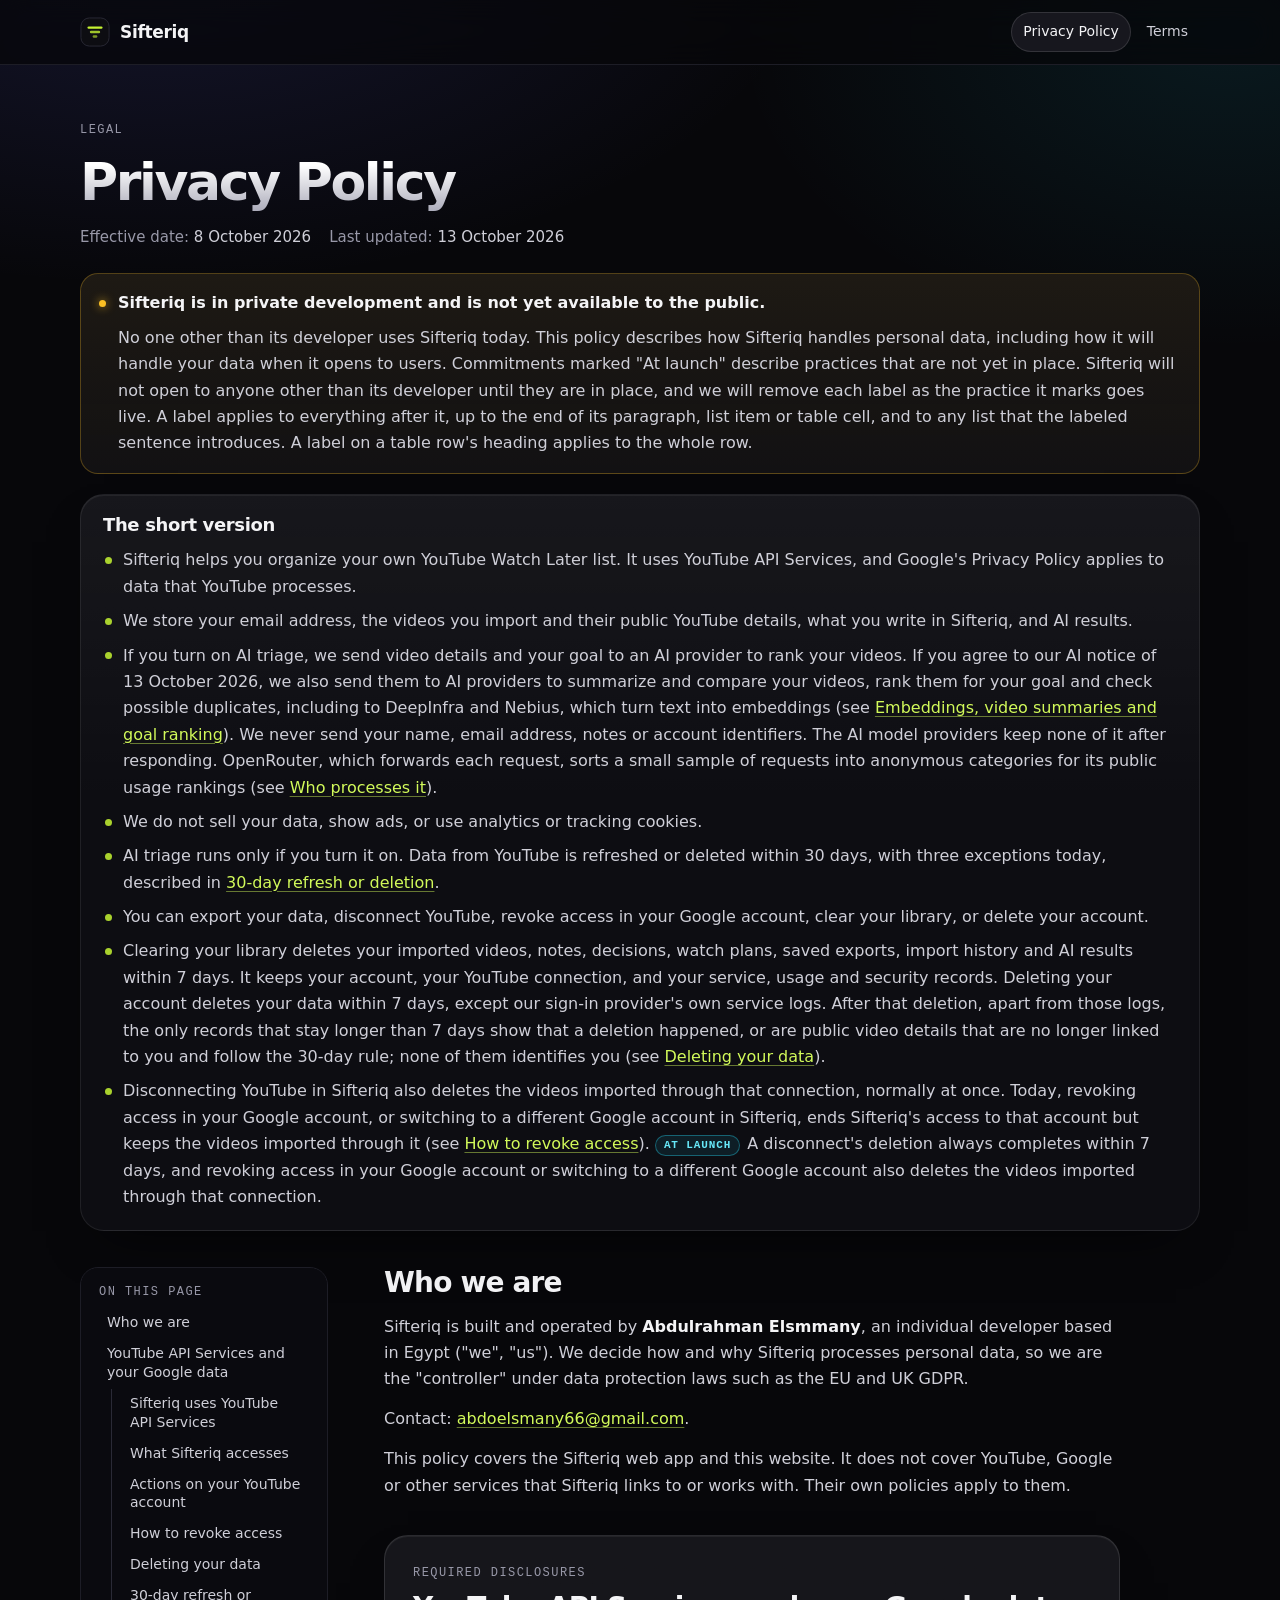
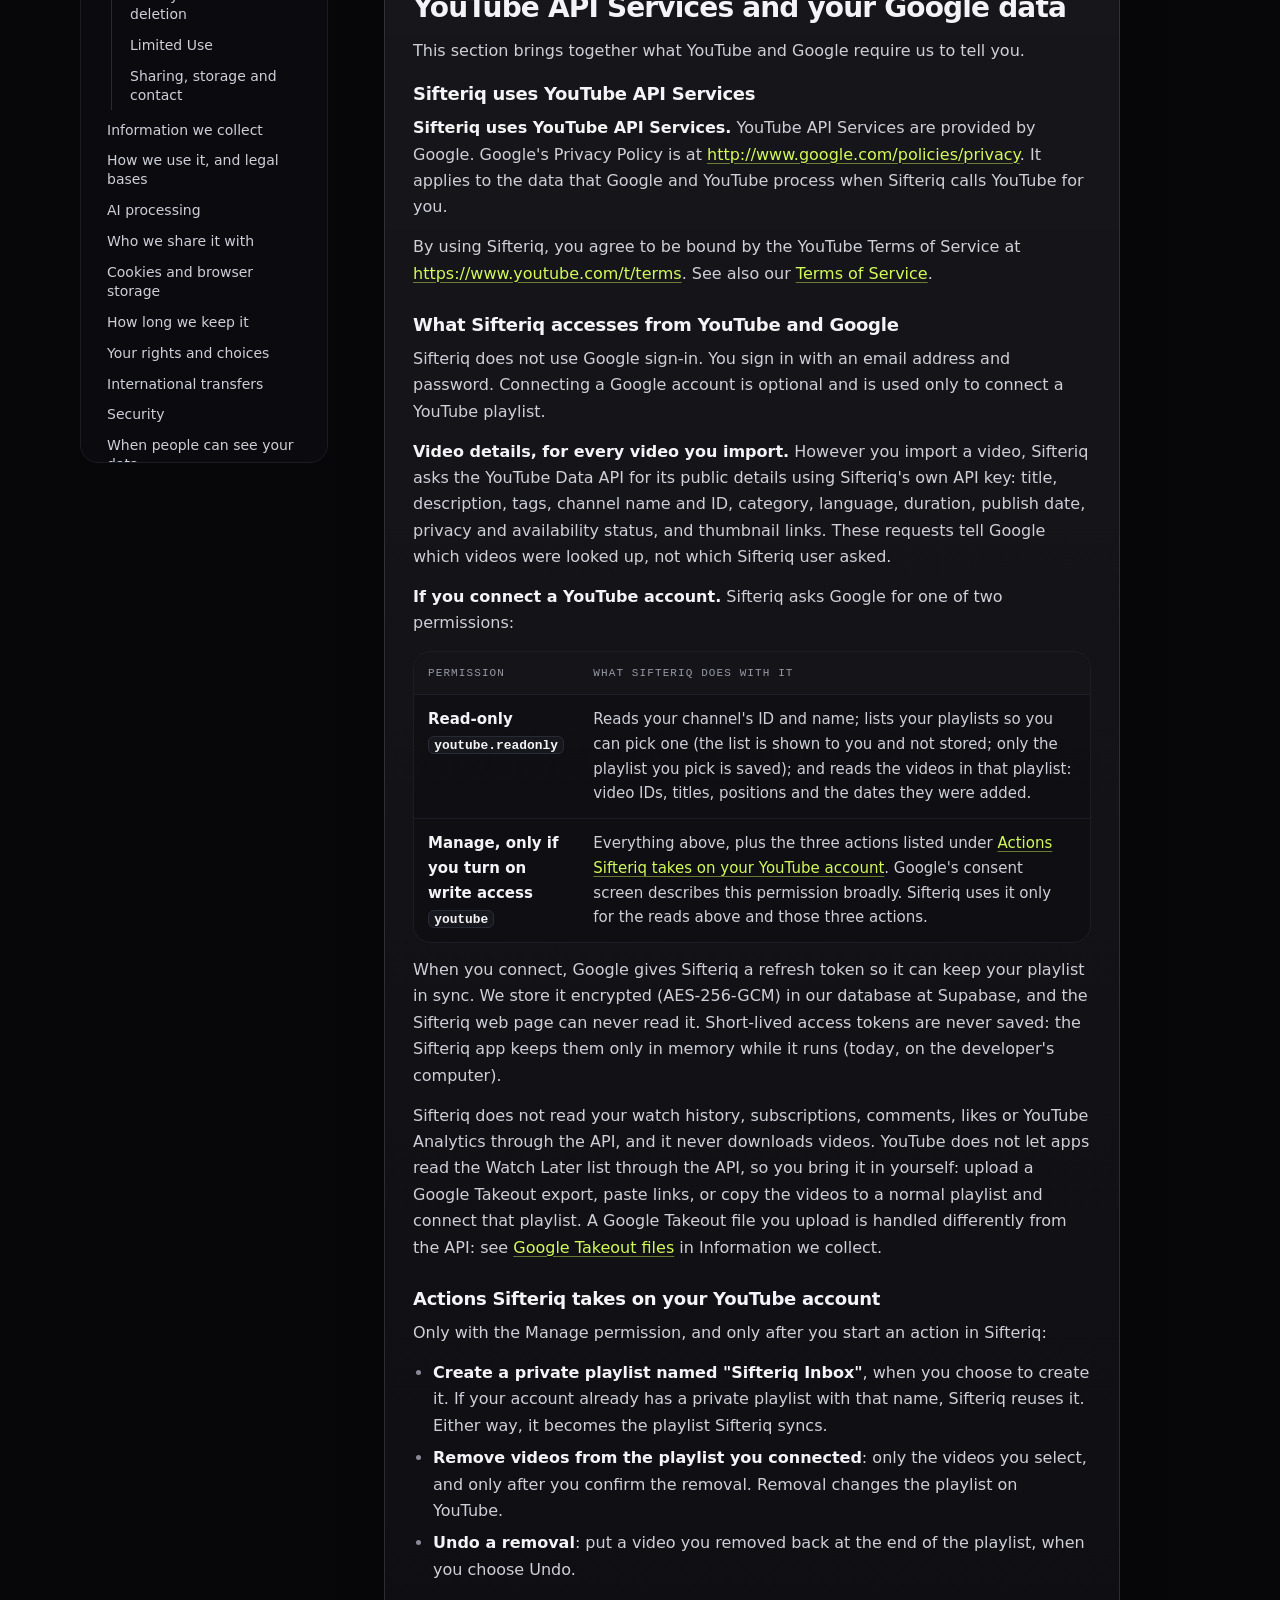
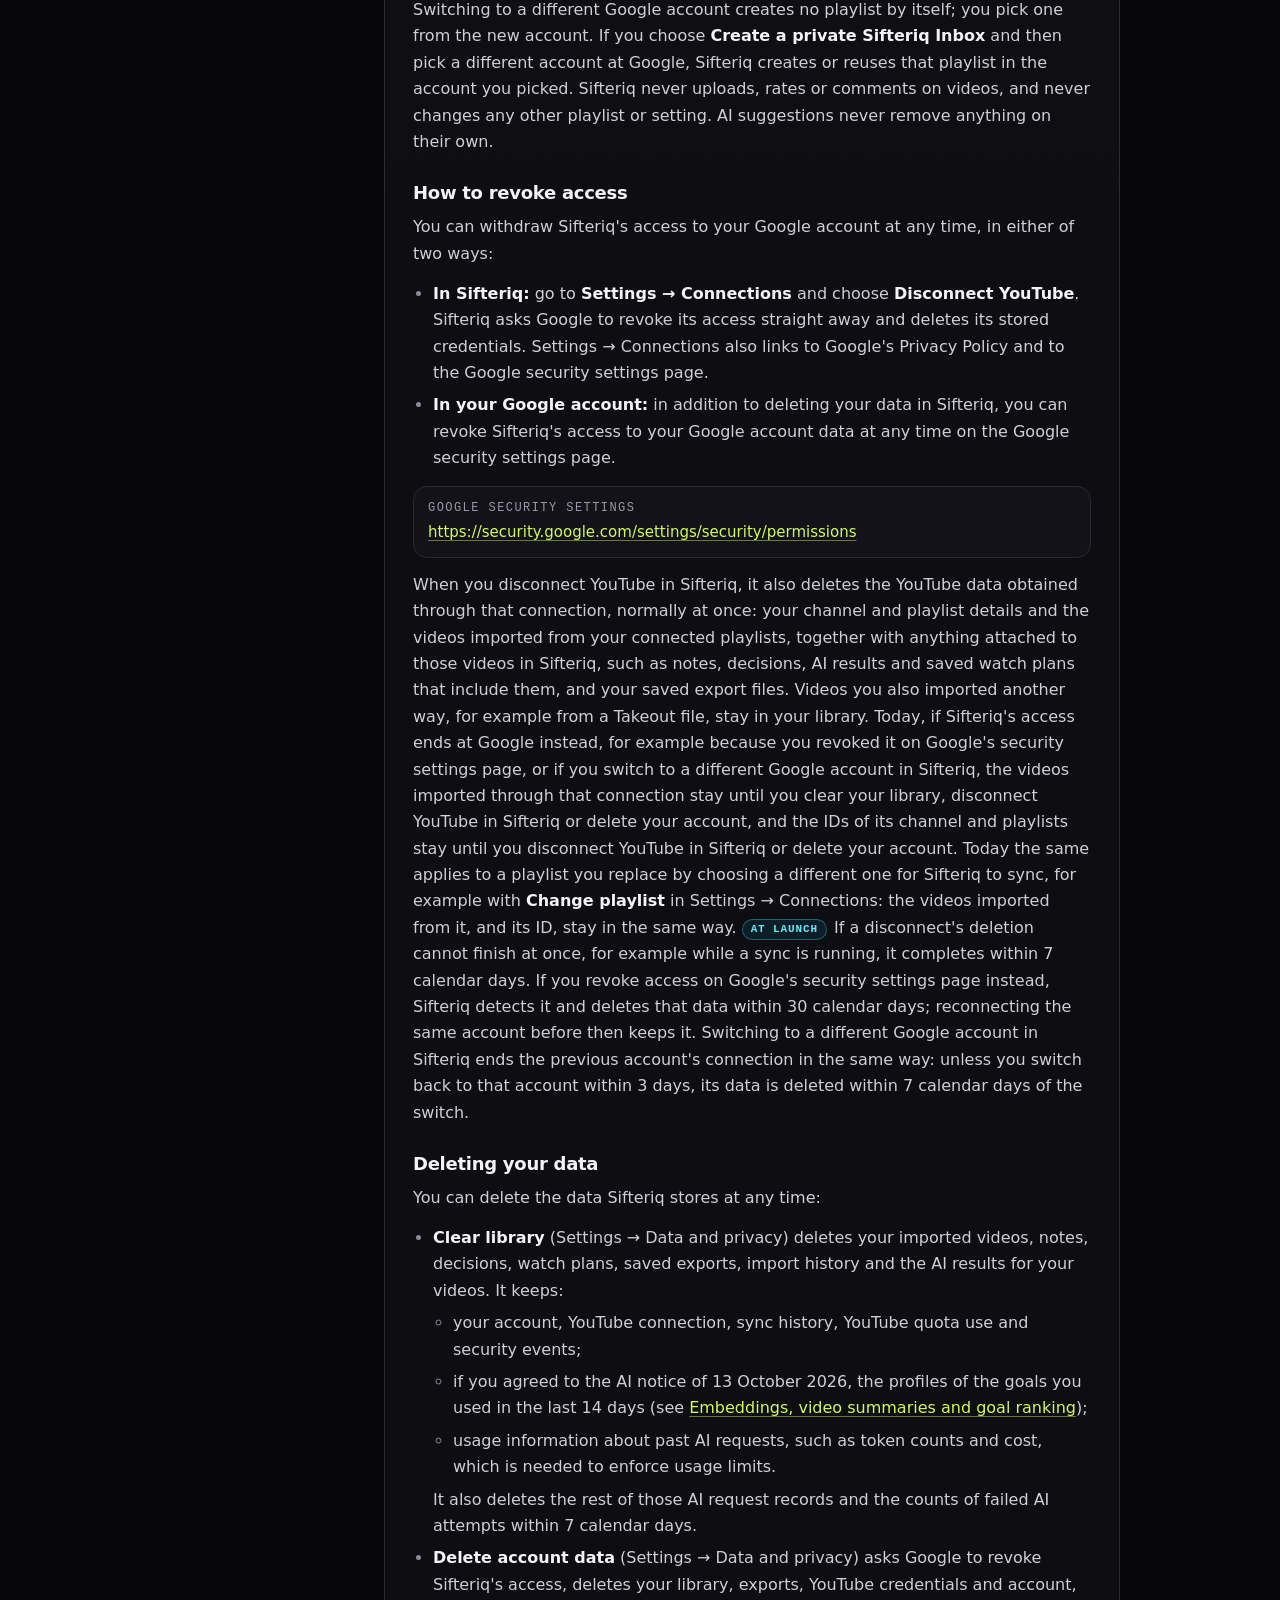
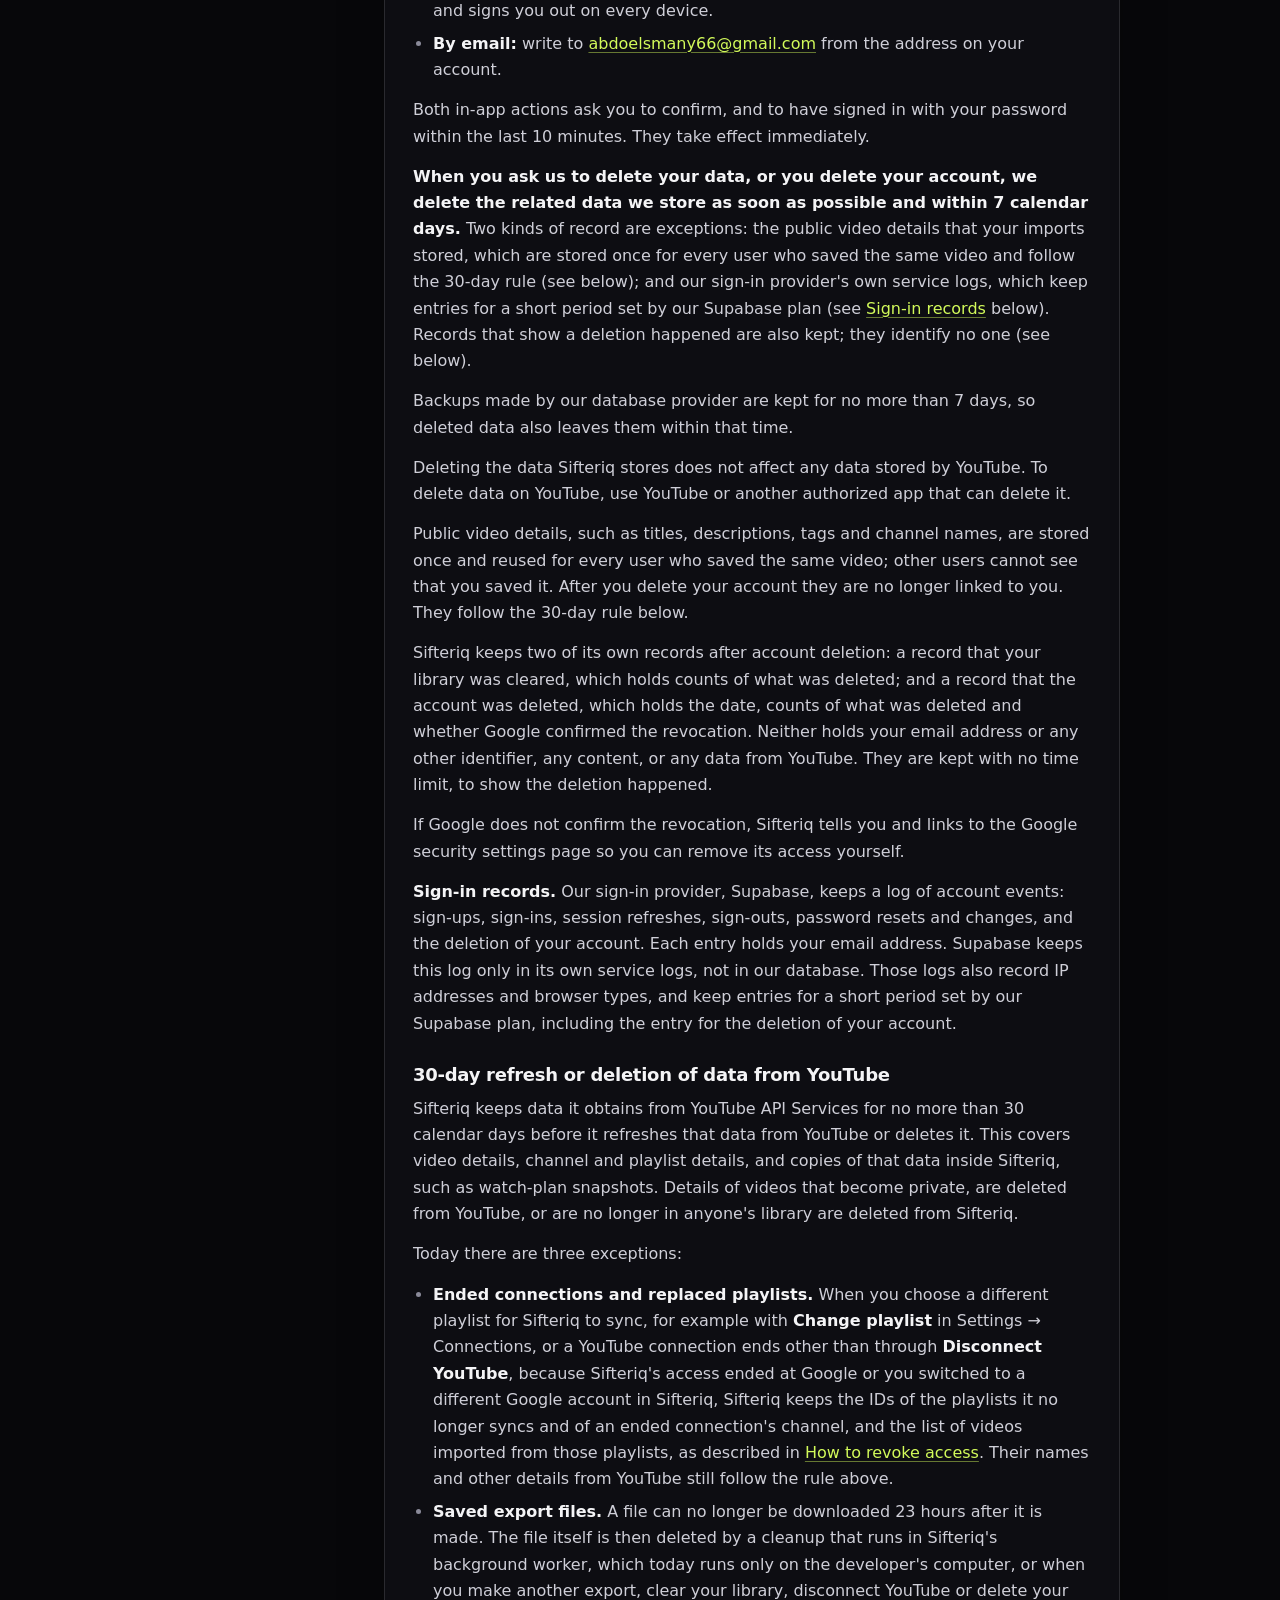
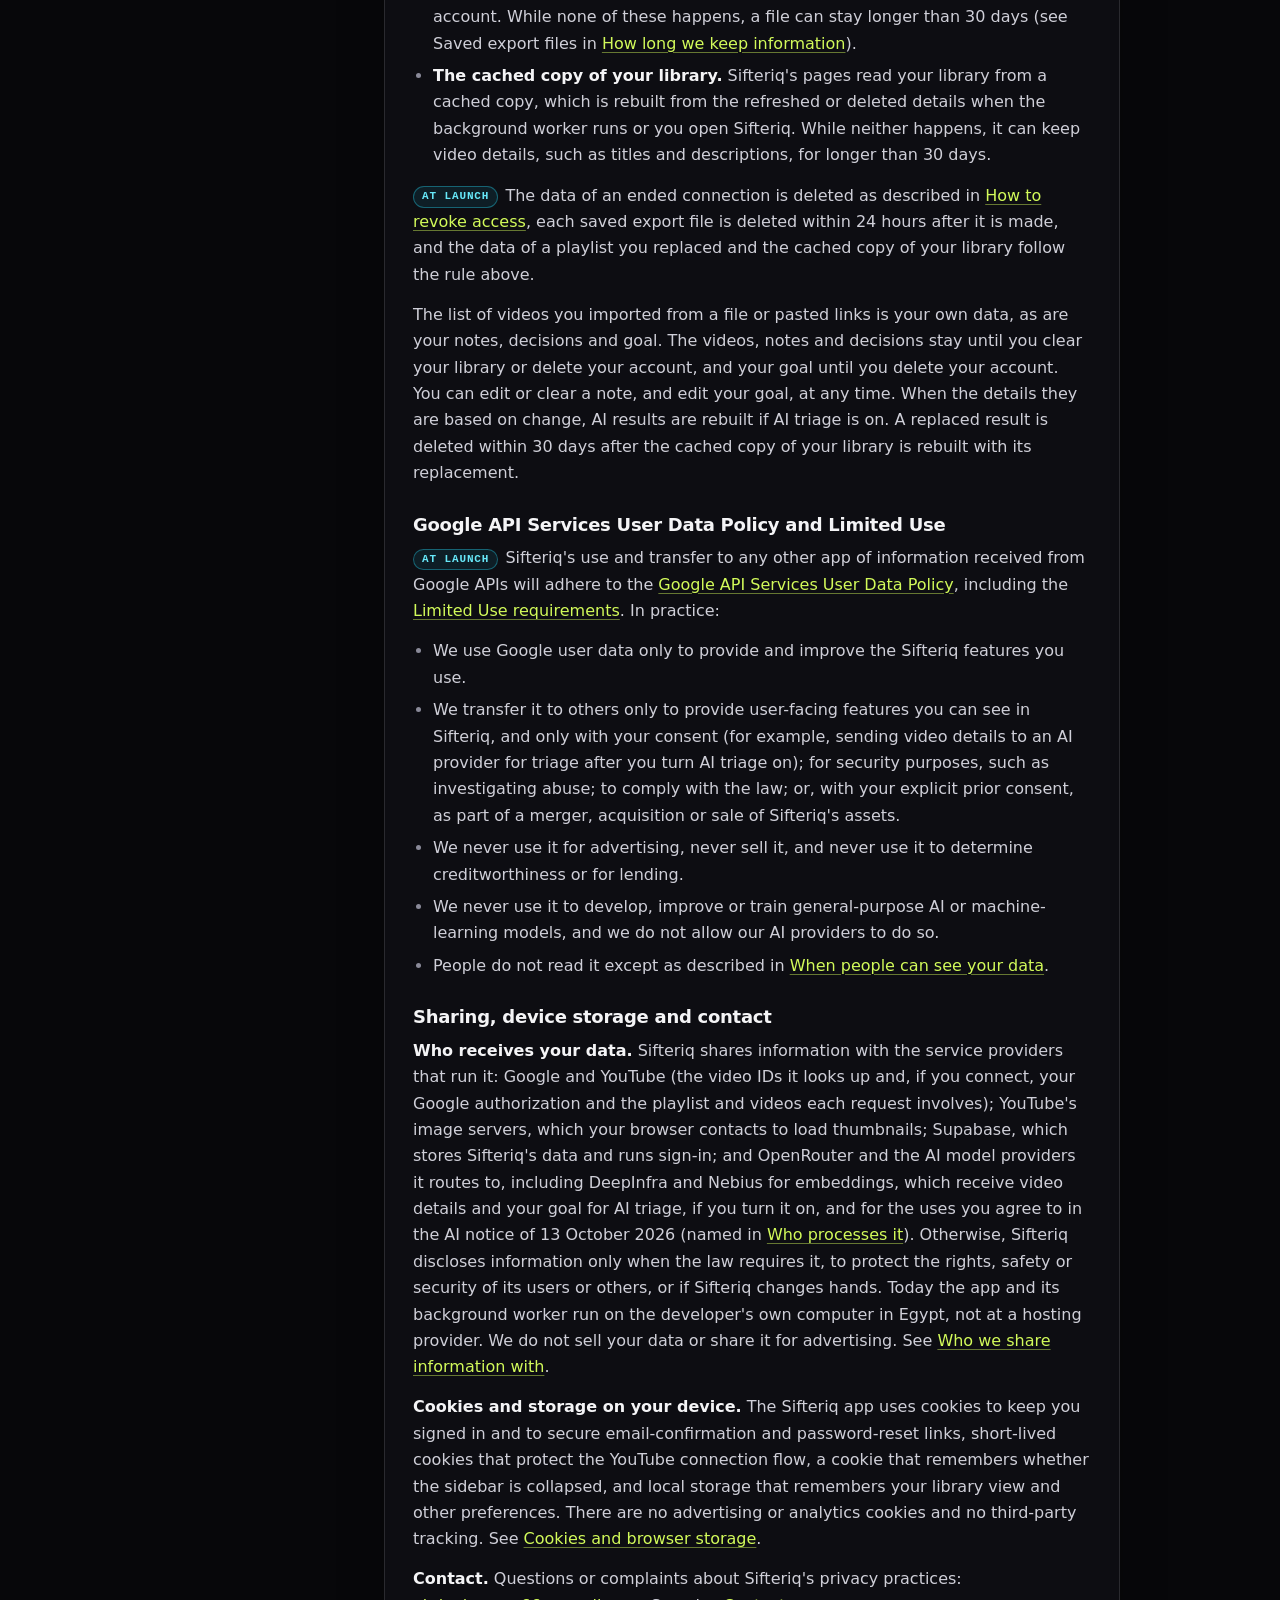
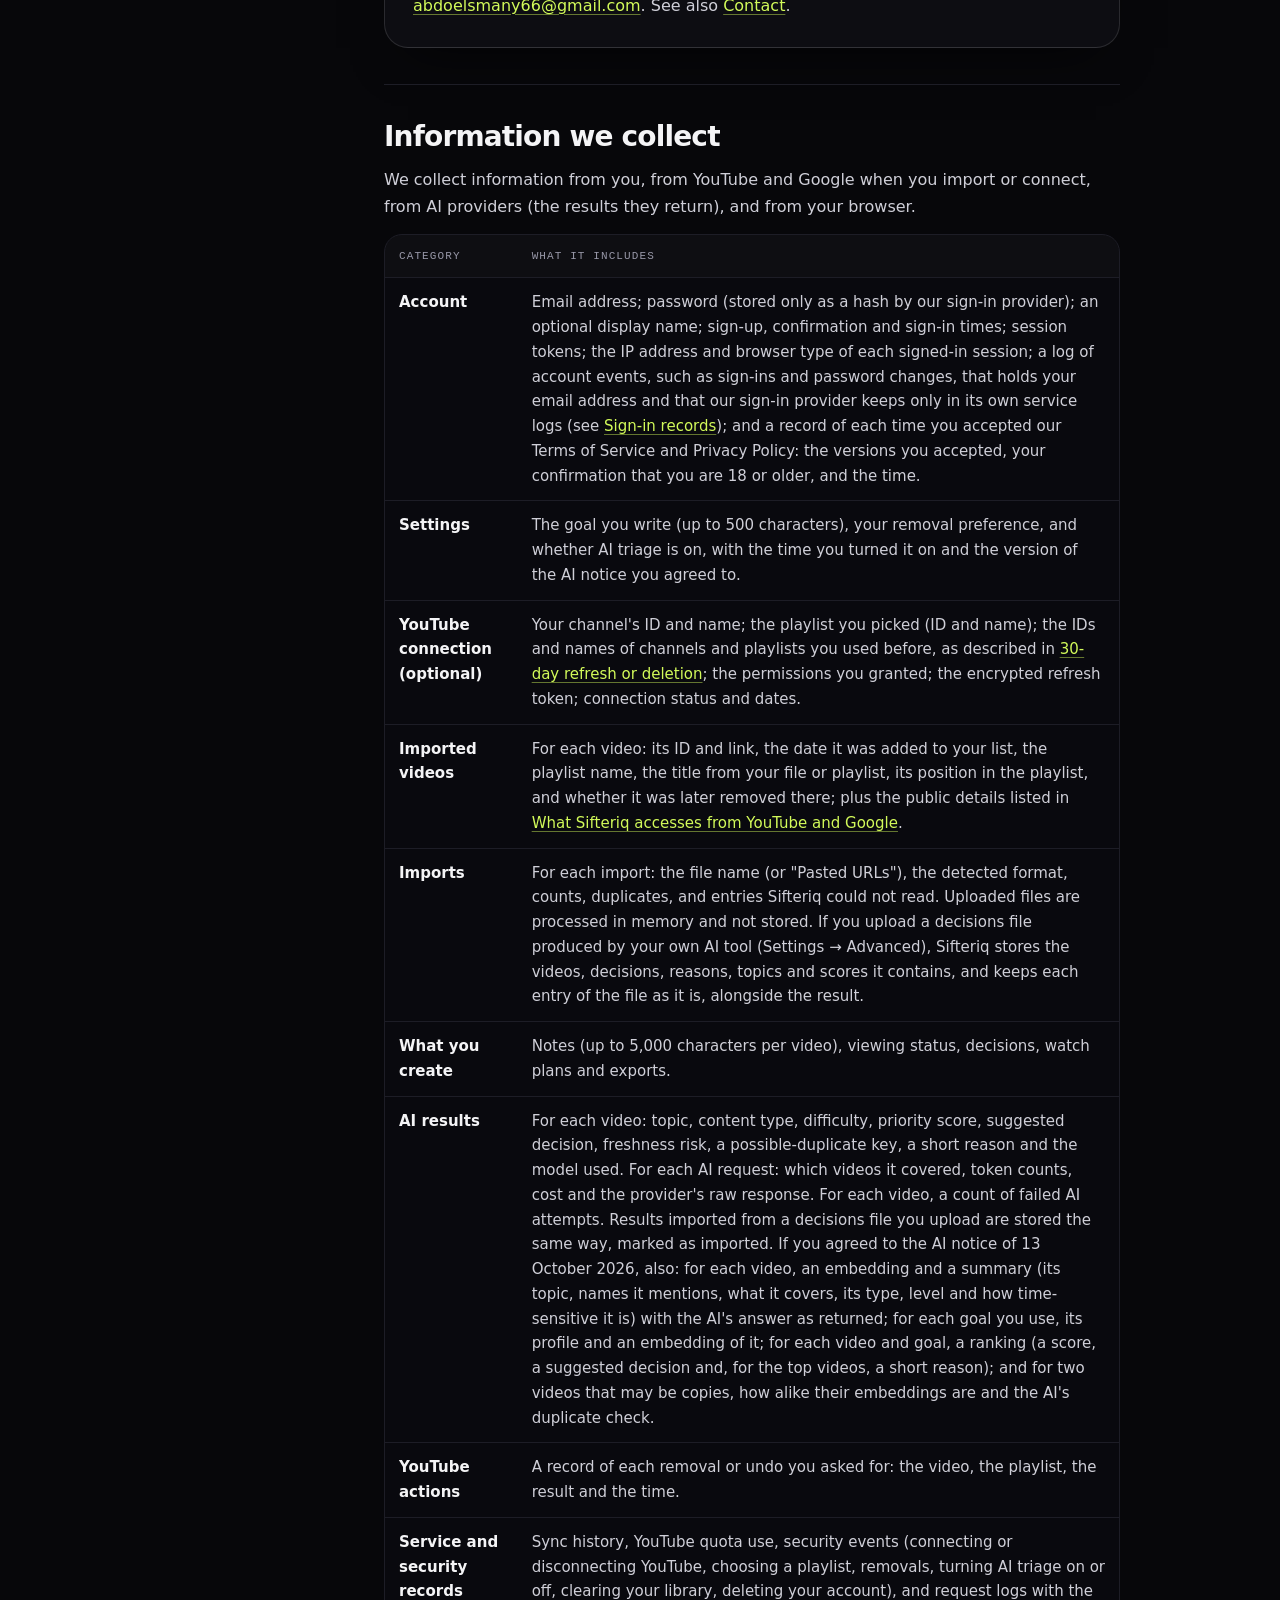
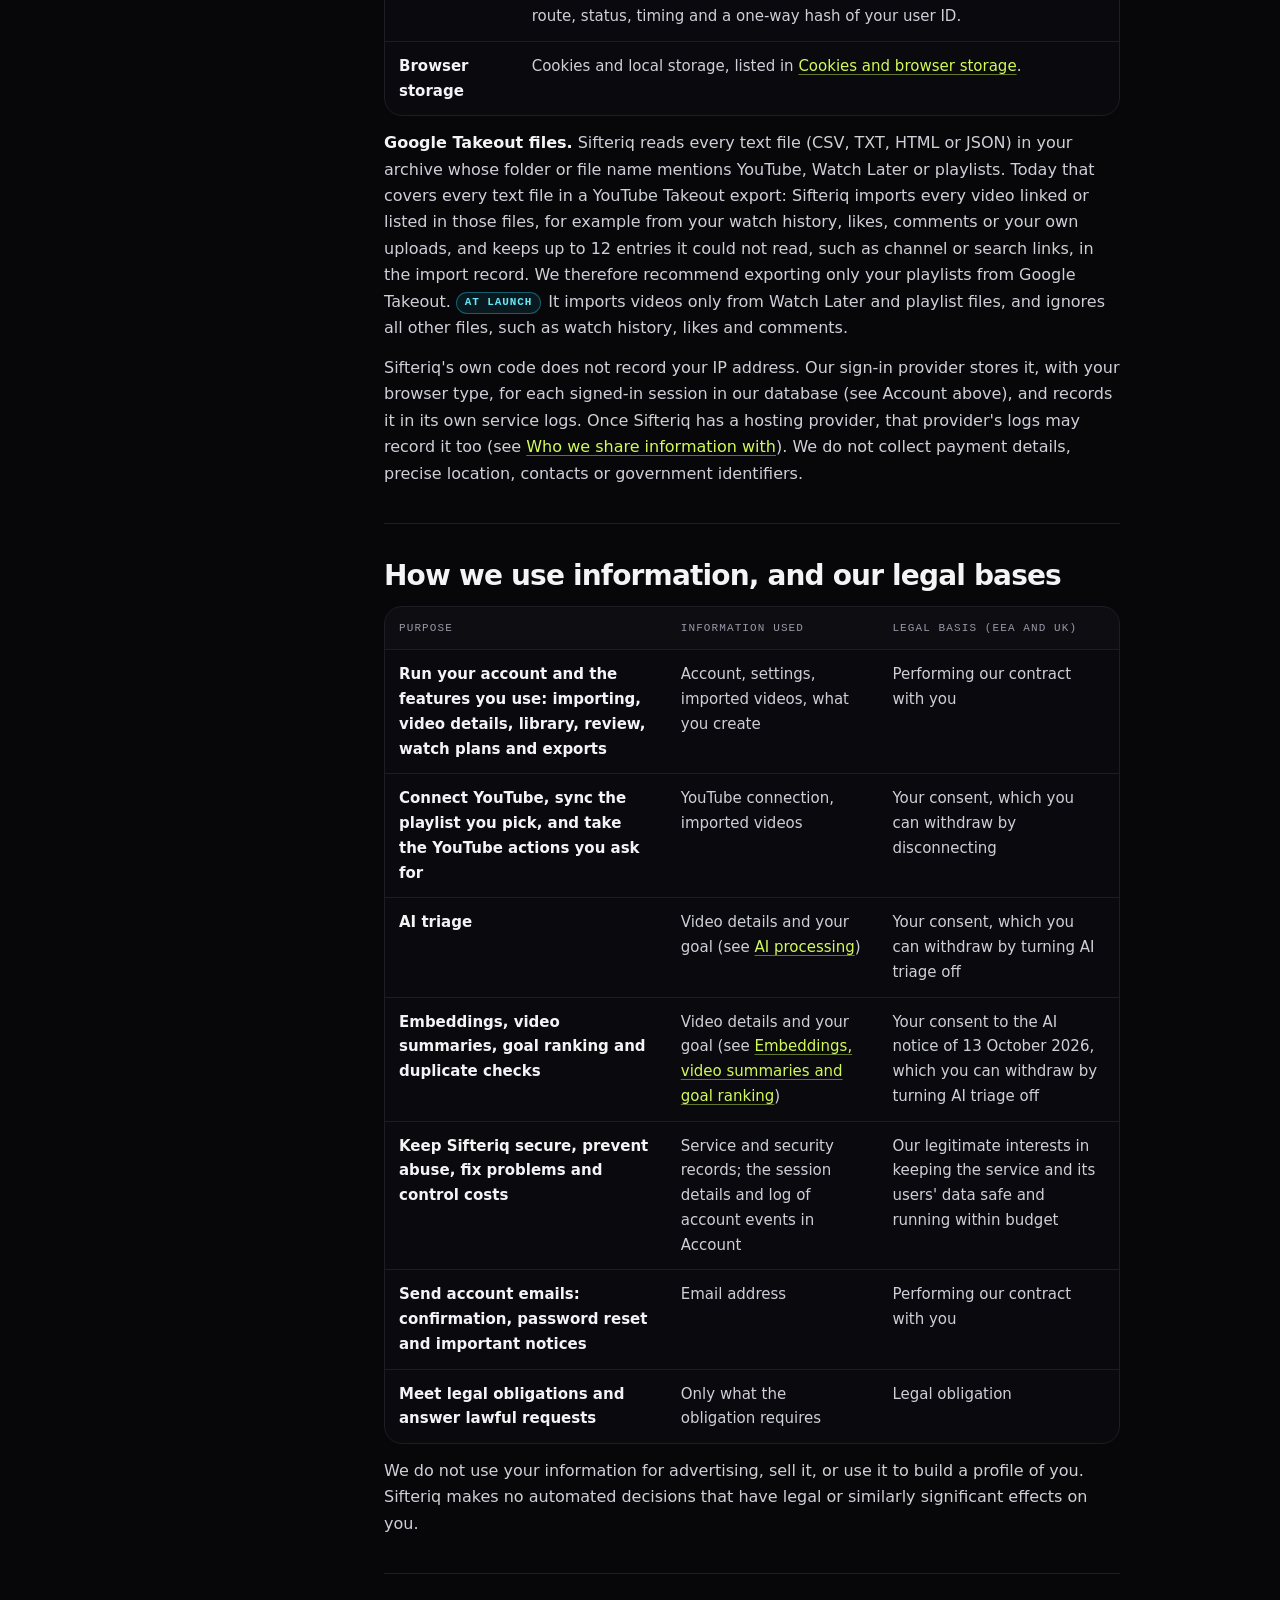
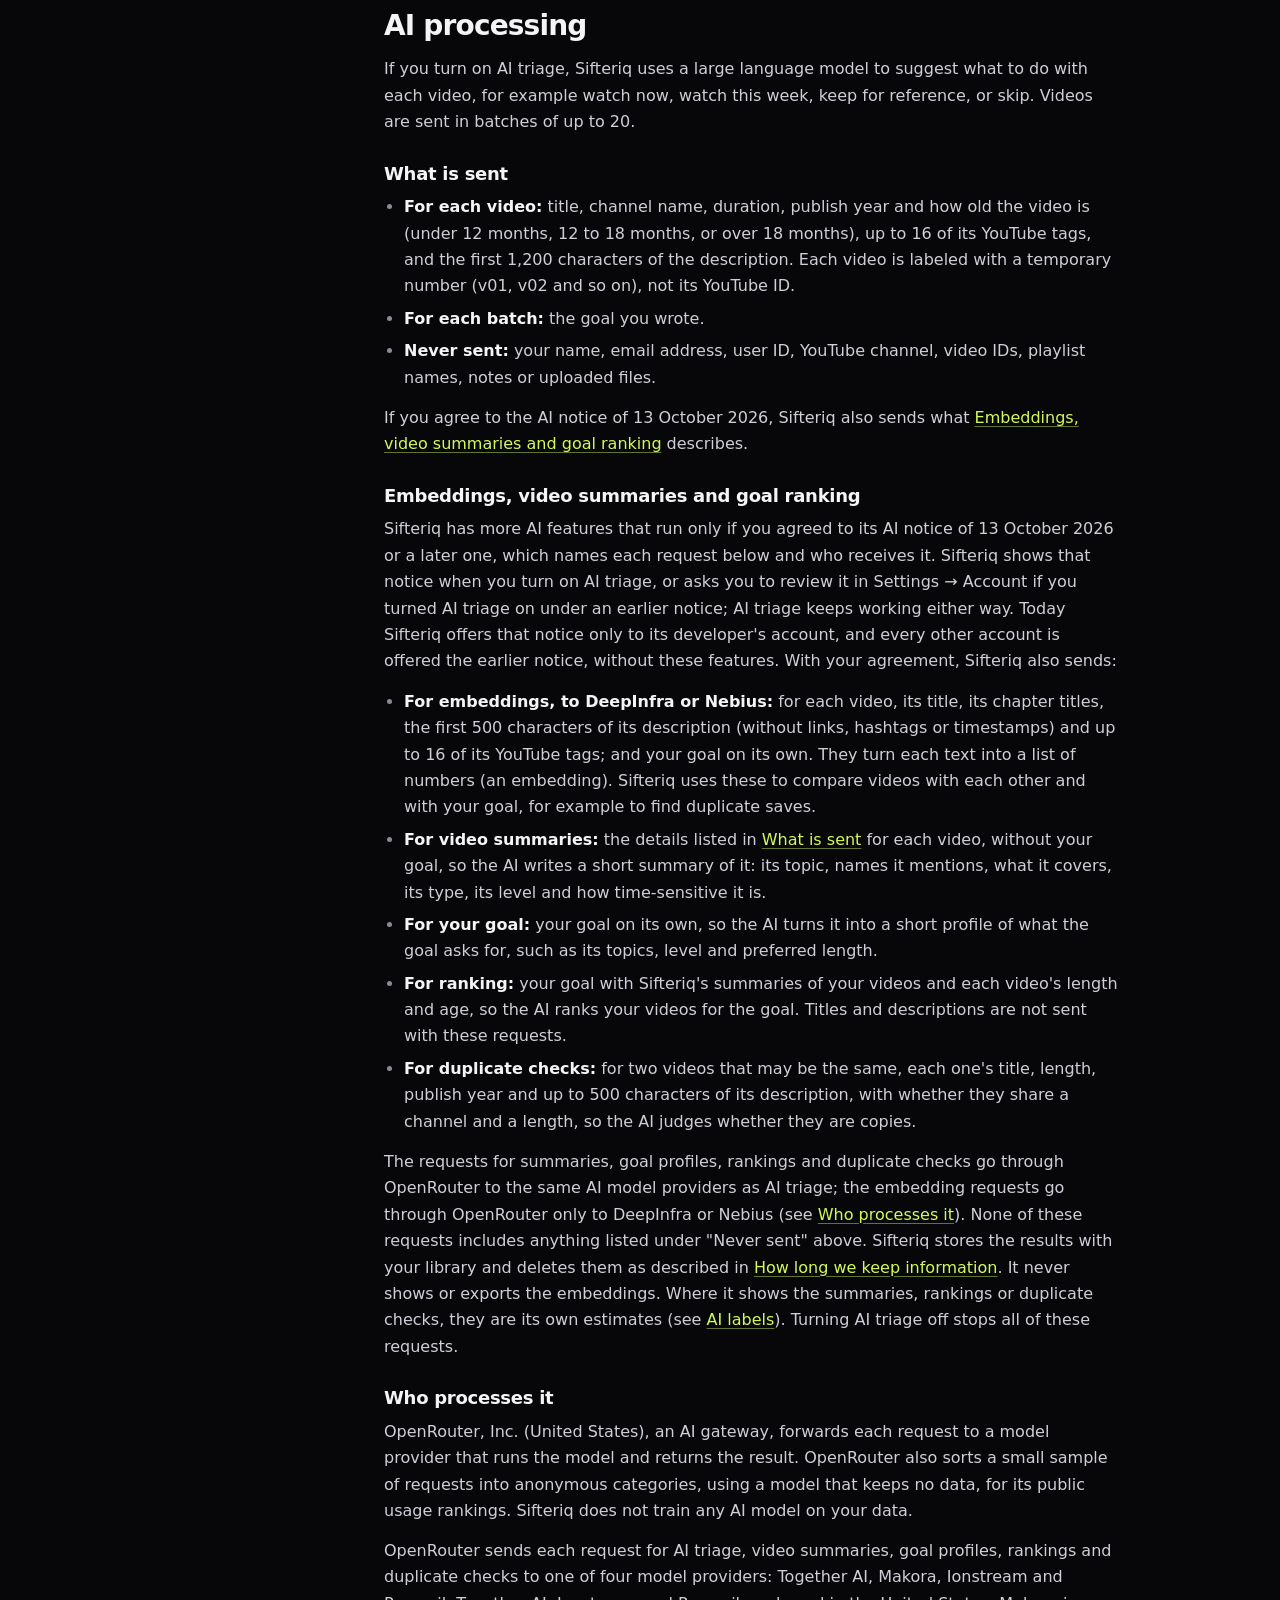
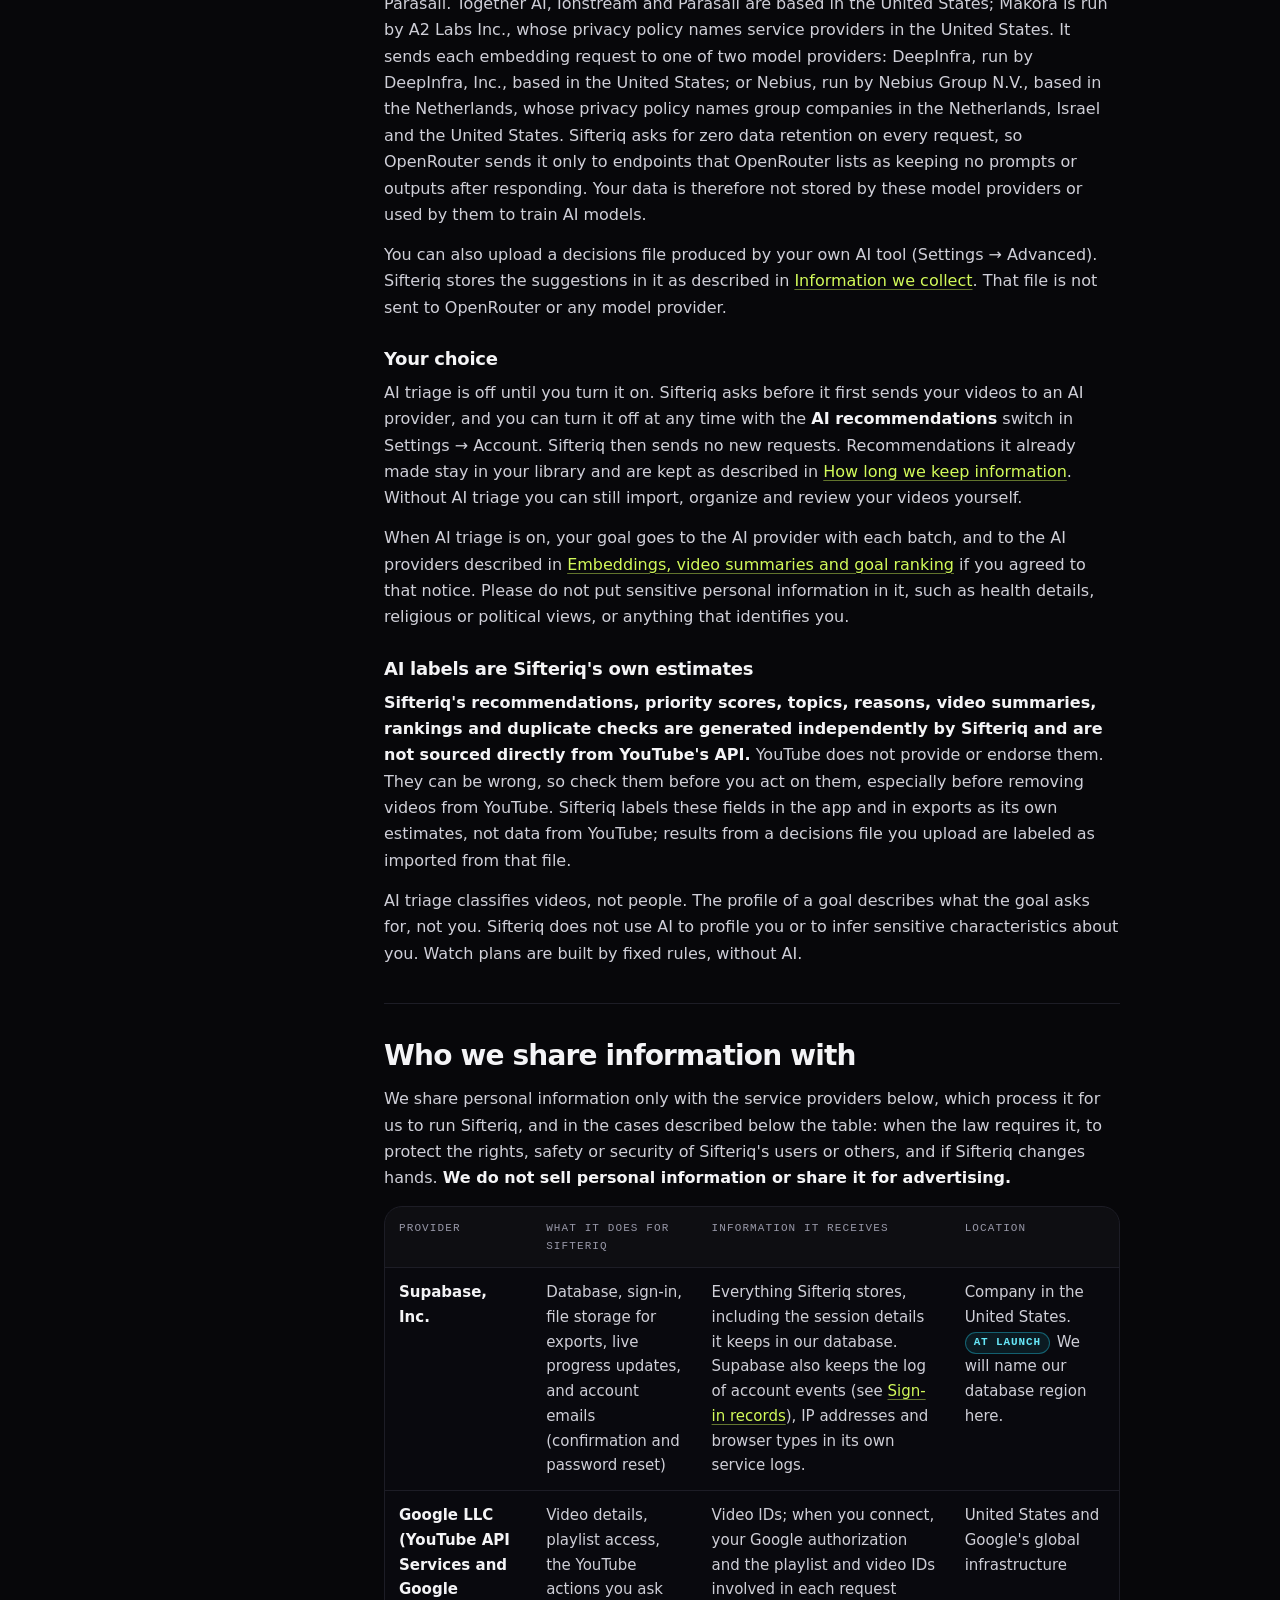
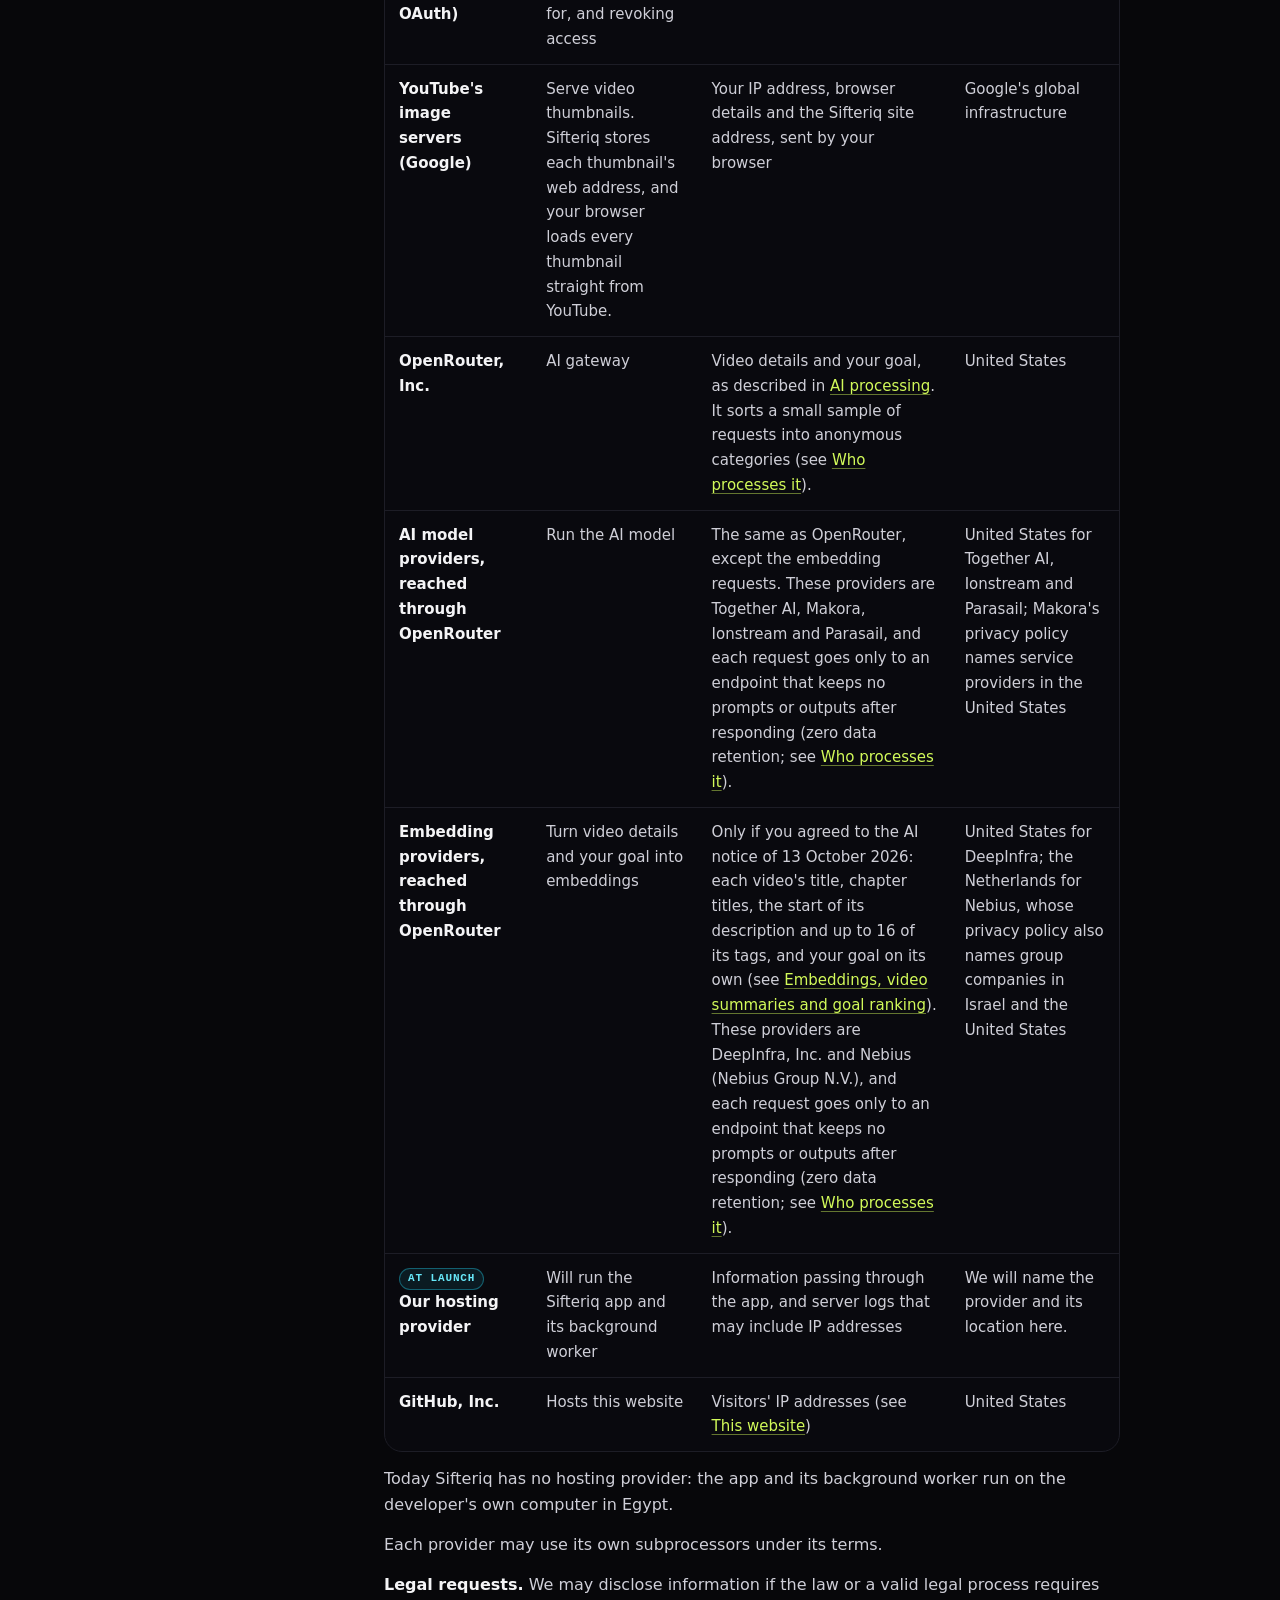
==== commit 2a00fbfb: "docs(privacy): name DeepInfra and Nebius and describe the 13 October 2026 AI features Describe the r" ====
--- a/privacy.html
+++ b/privacy.html
@@ -43,7 +43,7 @@
         <h1 class="text-fade">Privacy Policy</h1>
         <p class="doc-meta">
           <span>Effective date: <strong><time datetime="2026-10-08">8 October 2026</time></strong></span>
-          <span>Last updated: <strong><time datetime="2026-10-09">9 October 2026</time></strong></span>
+          <span>Last updated: <strong><time datetime="2026-10-13">13 October 2026</time></strong></span>
         </p>
       </header>
 
@@ -60,7 +60,7 @@
         <ul class="tick-list">
           <li>Sifteriq helps you organize your own YouTube Watch Later list. It uses YouTube API Services, and Google's Privacy Policy applies to data that YouTube processes.</li>
           <li>We store your email address, the videos you import and their public YouTube details, what you write in Sifteriq, and AI results.</li>
-          <li>If you turn on AI triage, we send video details and your goal to an AI provider to rank your videos. We never send your name, email address, notes or account identifiers. The AI model providers keep none of it after responding. OpenRouter, which forwards each request, sorts a small sample of requests into anonymous categories for its public usage rankings (see <a href="#ai-who">Who processes it</a>).</li>
+          <li>If you turn on AI triage, we send video details and your goal to an AI provider to rank your videos. If you agree to our AI notice of 13 October 2026, we also send them to AI providers to summarize and compare your videos, rank them for your goal and check possible duplicates, including to DeepInfra and Nebius, which turn text into embeddings (see <a href="#ai-more">Embeddings, video summaries and goal ranking</a>). We never send your name, email address, notes or account identifiers. The AI model providers keep none of it after responding. OpenRouter, which forwards each request, sorts a small sample of requests into anonymous categories for its public usage rankings (see <a href="#ai-who">Who processes it</a>).</li>
           <li>We do not sell your data, show ads, or use analytics or tracking cookies.</li>
           <li>AI triage runs only if you turn it on. Data from YouTube is refreshed or deleted within 30 days, with three exceptions today, described in <a href="#thirty-days">30-day refresh or deletion</a>.</li>
           <li>You can export your data, disconnect YouTube, revoke access in your Google account, clear your library, or delete your account.</li>
@@ -170,6 +170,7 @@
               <li><strong>Clear library</strong> (Settings → Data and privacy) deletes your imported videos, notes, decisions, watch plans, saved exports, import history and the AI results for your videos. It keeps:
                 <ul>
                   <li>your account, YouTube connection, sync history, YouTube quota use and security events;</li>
+                  <li>if you agreed to the AI notice of 13 October 2026, the profiles of the goals you used in the last 14 days (see <a href="#ai-more">Embeddings, video summaries and goal ranking</a>);</li>
                   <li>usage information about past AI requests, such as token counts and cost, which is needed to enforce usage limits.</li>
                 </ul>
                 It also deletes the rest of those AI request records and the counts of failed AI attempts within 7 calendar days.</li>
@@ -207,7 +208,7 @@
             </ul>
 
             <h3 id="yt-sharing">Sharing, device storage and contact</h3>
-            <p><strong>Who receives your data.</strong> Sifteriq shares information with the service providers that run it: Google and YouTube (the video IDs it looks up and, if you connect, your Google authorization and the playlist and videos each request involves); YouTube's image servers, which your browser contacts to load thumbnails; Supabase, which stores Sifteriq's data and runs sign-in; and OpenRouter and the AI model providers it routes to, which receive video details and your goal for AI triage, if you turn it on (named in <a href="#ai-who">Who processes it</a>). Otherwise, Sifteriq discloses information only when the law requires it, to protect the rights, safety or security of its users or others, or if Sifteriq changes hands. Today the app and its background worker run on the developer's own computer in Egypt, not at a hosting provider. We do not sell your data or share it for advertising. See <a href="#sharing">Who we share information with</a>.</p>
+            <p><strong>Who receives your data.</strong> Sifteriq shares information with the service providers that run it: Google and YouTube (the video IDs it looks up and, if you connect, your Google authorization and the playlist and videos each request involves); YouTube's image servers, which your browser contacts to load thumbnails; Supabase, which stores Sifteriq's data and runs sign-in; and OpenRouter and the AI model providers it routes to, including DeepInfra and Nebius for embeddings, which receive video details and your goal for AI triage, if you turn it on, and for the uses you agree to in the AI notice of 13 October 2026 (named in <a href="#ai-who">Who processes it</a>). Otherwise, Sifteriq discloses information only when the law requires it, to protect the rights, safety or security of its users or others, or if Sifteriq changes hands. Today the app and its background worker run on the developer's own computer in Egypt, not at a hosting provider. We do not sell your data or share it for advertising. See <a href="#sharing">Who we share information with</a>.</p>
             <p><strong>Cookies and storage on your device.</strong> The Sifteriq app uses cookies to keep you signed in and to secure email-confirmation and password-reset links, short-lived cookies that protect the YouTube connection flow, a cookie that remembers whether the sidebar is collapsed, and local storage that remembers your library view and other preferences. There are no advertising or analytics cookies and no third-party tracking. See <a href="#cookies">Cookies and browser storage</a>.</p>
             <p><strong>Contact.</strong> Questions or complaints about Sifteriq's privacy practices: <a href="mailto:abdoelsmany66@gmail.com">abdoelsmany66@gmail.com</a>. See also <a href="#contact">Contact</a>.</p>
           </section>
@@ -247,7 +248,7 @@
                   </tr>
                   <tr>
                     <th scope="row">AI results</th>
-                    <td data-label="What it includes">For each video: topic, content type, difficulty, priority score, suggested decision, freshness risk, a possible-duplicate key, a short reason and the model used. For each AI request: which videos it covered, token counts, cost and the provider's raw response. For each video, a count of failed AI attempts. Results imported from a decisions file you upload are stored the same way, marked as imported.</td>
+                    <td data-label="What it includes">For each video: topic, content type, difficulty, priority score, suggested decision, freshness risk, a possible-duplicate key, a short reason and the model used. For each AI request: which videos it covered, token counts, cost and the provider's raw response. For each video, a count of failed AI attempts. Results imported from a decisions file you upload are stored the same way, marked as imported. If you agreed to the AI notice of 13 October 2026, also: for each video, an embedding and a summary (its topic, names it mentions, what it covers, its type, level and how time-sensitive it is) with the AI's answer as returned; for each goal you use, its profile and an embedding of it; for each video and goal, a ranking (a score, a suggested decision and, for the top videos, a short reason); and for two videos that may be copies, how alike their embeddings are and the AI's duplicate check.</td>
                   </tr>
                   <tr>
                     <th scope="row">YouTube actions</th>
@@ -292,6 +293,11 @@
                     <td data-label="Legal basis (EEA and UK)">Your consent, which you can withdraw by turning AI triage off</td>
                   </tr>
                   <tr>
+                    <th scope="row">Embeddings, video summaries, goal ranking and duplicate checks</th>
+                    <td data-label="Information used">Video details and your goal (see <a href="#ai-more">Embeddings, video summaries and goal ranking</a>)</td>
+                    <td data-label="Legal basis (EEA and UK)">Your consent to the AI notice of 13 October 2026, which you can withdraw by turning AI triage off</td>
+                  </tr>
+                  <tr>
                     <th scope="row">Keep Sifteriq secure, prevent abuse, fix problems and control costs</th>
                     <td data-label="Information used">Service and security records; the session details and log of account events in Account</td>
                     <td data-label="Legal basis (EEA and UK)">Our legitimate interests in keeping the service and its users' data safe and running within budget</td>
@@ -321,16 +327,27 @@
               <li><strong>For each batch:</strong> the goal you wrote.</li>
               <li><strong>Never sent:</strong> your name, email address, user ID, YouTube channel, video IDs, playlist names, notes or uploaded files.</li>
             </ul>
+            <p>If you agree to the AI notice of 13 October 2026, Sifteriq also sends what <a href="#ai-more">Embeddings, video summaries and goal ranking</a> describes.</p>
+            <h3 id="ai-more">Embeddings, video summaries and goal ranking</h3>
+            <p>Sifteriq has more AI features that run only if you agreed to its AI notice of 13 October 2026 or a later one, which names each request below and who receives it. Sifteriq shows that notice when you turn on AI triage, or asks you to review it in Settings → Account if you turned AI triage on under an earlier notice; AI triage keeps working either way. Today Sifteriq offers that notice only to its developer's account, and every other account is offered the earlier notice, without these features. With your agreement, Sifteriq also sends:</p>
+            <ul>
+              <li><strong>For embeddings, to DeepInfra or Nebius:</strong> for each video, its title, its chapter titles, the first 500 characters of its description (without links, hashtags or timestamps) and up to 16 of its YouTube tags; and your goal on its own. They turn each text into a list of numbers (an embedding). Sifteriq uses these to compare videos with each other and with your goal, for example to find duplicate saves.</li>
+              <li><strong>For video summaries:</strong> the details listed in <a href="#ai-sent">What is sent</a> for each video, without your goal, so the AI writes a short summary of it: its topic, names it mentions, what it covers, its type, its level and how time-sensitive it is.</li>
+              <li><strong>For your goal:</strong> your goal on its own, so the AI turns it into a short profile of what the goal asks for, such as its topics, level and preferred length.</li>
+              <li><strong>For ranking:</strong> your goal with Sifteriq's summaries of your videos and each video's length and age, so the AI ranks your videos for the goal. Titles and descriptions are not sent with these requests.</li>
+              <li><strong>For duplicate checks:</strong> for two videos that may be the same, each one's title, length, publish year and up to 500 characters of its description, with whether they share a channel and a length, so the AI judges whether they are copies.</li>
+            </ul>
+            <p>The requests for summaries, goal profiles, rankings and duplicate checks go through OpenRouter to the same AI model providers as AI triage; the embedding requests go through OpenRouter only to DeepInfra or Nebius (see <a href="#ai-who">Who processes it</a>). None of these requests includes anything listed under "Never sent" above. Sifteriq stores the results with your library and deletes them as described in <a href="#retention">How long we keep information</a>. It never shows or exports the embeddings. Where it shows the summaries, rankings or duplicate checks, they are its own estimates (see <a href="#ai-labels">AI labels</a>). Turning AI triage off stops all of these requests.</p>
             <h3 id="ai-who">Who processes it</h3>
             <p>OpenRouter, Inc. (United States), an AI gateway, forwards each request to a model provider that runs the model and returns the result. OpenRouter also sorts a small sample of requests into anonymous categories, using a model that keeps no data, for its public usage rankings. Sifteriq does not train any AI model on your data.</p>
-            <p>OpenRouter sends each request to one of four model providers: Together AI, Makora, Ionstream and Parasail. Together AI, Ionstream and Parasail are based in the United States; Makora is run by A2 Labs Inc., whose privacy policy names service providers in the United States. Sifteriq asks for zero data retention on every request, so OpenRouter sends it only to endpoints that OpenRouter lists as keeping no prompts or outputs after responding. Your data is therefore not stored by these model providers or used by them to train AI models.</p>
+            <p>OpenRouter sends each request for AI triage, video summaries, goal profiles, rankings and duplicate checks to one of four model providers: Together AI, Makora, Ionstream and Parasail. Together AI, Ionstream and Parasail are based in the United States; Makora is run by A2 Labs Inc., whose privacy policy names service providers in the United States. It sends each embedding request to one of two model providers: DeepInfra, run by DeepInfra, Inc., based in the United States; or Nebius, run by Nebius Group N.V., based in the Netherlands, whose privacy policy names group companies in the Netherlands, Israel and the United States. Sifteriq asks for zero data retention on every request, so OpenRouter sends it only to endpoints that OpenRouter lists as keeping no prompts or outputs after responding. Your data is therefore not stored by these model providers or used by them to train AI models.</p>
             <p>You can also upload a decisions file produced by your own AI tool (Settings → Advanced). Sifteriq stores the suggestions in it as described in <a href="#collect">Information we collect</a>. That file is not sent to OpenRouter or any model provider.</p>
             <h3 id="ai-choice">Your choice</h3>
             <p>AI triage is off until you turn it on. Sifteriq asks before it first sends your videos to an AI provider, and you can turn it off at any time with the <strong>AI recommendations</strong> switch in Settings → Account. Sifteriq then sends no new requests. Recommendations it already made stay in your library and are kept as described in <a href="#retention">How long we keep information</a>. Without AI triage you can still import, organize and review your videos yourself.</p>
-            <p>When AI triage is on, your goal goes to the AI provider with each batch. Please do not put sensitive personal information in it, such as health details, religious or political views, or anything that identifies you.</p>
+            <p>When AI triage is on, your goal goes to the AI provider with each batch, and to the AI providers described in <a href="#ai-more">Embeddings, video summaries and goal ranking</a> if you agreed to that notice. Please do not put sensitive personal information in it, such as health details, religious or political views, or anything that identifies you.</p>
             <h3 id="ai-labels">AI labels are Sifteriq's own estimates</h3>
-            <p><strong>Sifteriq's recommendations, priority scores, topics and reasons are generated independently by Sifteriq and are not sourced directly from YouTube's API.</strong> YouTube does not provide or endorse them. They can be wrong, so check them before you act on them, especially before removing videos from YouTube. Sifteriq labels these fields in the app and in exports as its own estimates, not data from YouTube; results from a decisions file you upload are labeled as imported from that file.</p>
-            <p>AI triage classifies videos, not people. Sifteriq does not use AI to profile you or to infer sensitive characteristics about you. Watch plans are built by fixed rules, without AI.</p>
+            <p><strong>Sifteriq's recommendations, priority scores, topics, reasons, video summaries, rankings and duplicate checks are generated independently by Sifteriq and are not sourced directly from YouTube's API.</strong> YouTube does not provide or endorse them. They can be wrong, so check them before you act on them, especially before removing videos from YouTube. Sifteriq labels these fields in the app and in exports as its own estimates, not data from YouTube; results from a decisions file you upload are labeled as imported from that file.</p>
+            <p>AI triage classifies videos, not people. The profile of a goal describes what the goal asks for, not you. Sifteriq does not use AI to profile you or to infer sensitive characteristics about you. Watch plans are built by fixed rules, without AI.</p>
           </section>
 
           <section aria-labelledby="sharing">
@@ -369,8 +386,14 @@
                   <tr>
                     <th scope="row">AI model providers, reached through OpenRouter</th>
                     <td data-label="What it does for Sifteriq">Run the AI model</td>
-                    <td data-label="Information it receives">The same as OpenRouter. These providers are Together AI, Makora, Ionstream and Parasail, and each request goes only to an endpoint that keeps no prompts or outputs after responding (zero data retention; see <a href="#ai-who">Who processes it</a>).</td>
+                    <td data-label="Information it receives">The same as OpenRouter, except the embedding requests. These providers are Together AI, Makora, Ionstream and Parasail, and each request goes only to an endpoint that keeps no prompts or outputs after responding (zero data retention; see <a href="#ai-who">Who processes it</a>).</td>
                     <td data-label="Location">United States for Together AI, Ionstream and Parasail; Makora's privacy policy names service providers in the United States</td>
+                  </tr>
+                  <tr>
+                    <th scope="row">Embedding providers, reached through OpenRouter</th>
+                    <td data-label="What it does for Sifteriq">Turn video details and your goal into embeddings</td>
+                    <td data-label="Information it receives">Only if you agreed to the AI notice of 13 October 2026: each video's title, chapter titles, the start of its description and up to 16 of its tags, and your goal on its own (see <a href="#ai-more">Embeddings, video summaries and goal ranking</a>). These providers are DeepInfra, Inc. and Nebius (Nebius Group N.V.), and each request goes only to an endpoint that keeps no prompts or outputs after responding (zero data retention; see <a href="#ai-who">Who processes it</a>).</td>
+                    <td data-label="Location">United States for DeepInfra; the Netherlands for Nebius, whose privacy policy also names group companies in Israel and the United States</td>
                   </tr>
                   <tr>
                     <th scope="row"><span class="launch">At launch</span> Our hosting provider</th>
@@ -456,13 +479,17 @@
                   <tr><th scope="row">AI results</th><td data-label="How long">The current result is kept while the video is in your library. A replaced result is deleted within 30 days after the cached copy of your library is rebuilt with its replacement (see <a href="#thirty-days">30-day refresh or deletion</a>).</td></tr>
                   <tr><th scope="row">Technical records of AI requests, including the provider's raw responses</th><td data-label="How long">30 days, or until you delete your account, whichever comes first. Clearing your library deletes the videos they covered and the provider's responses within 7 days; the usage information, such as token counts and cost, stays until the 30 days pass, because it is needed to enforce usage limits.</td></tr>
                   <tr><th scope="row">Counts of failed AI attempts for each video</th><td data-label="How long">Until you clear your library or delete your account.</td></tr>
+                  <tr><th scope="row">Embeddings of your videos</th><td data-label="How long">Kept while the video is in your library and its details stay the same. Deleted when its title, description, length or tags change, when its details are not refreshed from YouTube within 30 days, and when the video leaves your library, for example when you clear your library or delete your account. Sifteriq never shows or exports them.</td></tr>
+                  <tr><th scope="row">Video summaries, and the rankings made from them</th><td data-label="How long">The current summary is kept while the video is in your library and its details are refreshed. A summary is deleted 14 days after the details it was made from change, when they are not refreshed from YouTube within 30 days, and when the video leaves your library. A ranking is deleted with its summary or with the profile of its goal.</td></tr>
+                  <tr><th scope="row">Profiles of your goals, with their embeddings</th><td data-label="How long">Deleted 14 days after you last use that goal, and when you delete your account. Clearing your library does not delete them.</td></tr>
+                  <tr><th scope="row">Duplicate checks</th><td data-label="How long">How alike two videos' embeddings are, and the AI's check of the pair, are deleted when the embedding of either video is deleted or replaced, when either video's details are not refreshed from YouTube within 30 days, and when either video leaves your library.</td></tr>
                   <tr><th scope="row">Saved export files</th><td data-label="How long">Download links expire after 15 minutes, and a file can no longer be downloaded 23 hours after it is made. Today the file itself is deleted at the next cleanup after that, which runs in Sifteriq's background worker and whenever you make another export. Clearing your library, disconnecting YouTube or deleting your account also deletes your saved files. <span class="launch">At launch</span> Each file is deleted within 24 hours after it is made.</td></tr>
                   <tr><th scope="row">Service records in our database (routine activity and sync history)</th><td data-label="How long">90 days; your 20 most recent sync runs are kept while your account exists.</td></tr>
                   <tr><th scope="row">Request logs at our hosting provider</th><td data-label="How long"><span class="launch">At launch</span> We will state the period here when we name the provider.</td></tr>
                   <tr><th scope="row">YouTube quota use</th><td data-label="How long">Until you delete your account.</td></tr>
                   <tr><th scope="row">Security events</th><td data-label="How long">While your account exists. The YouTube channel, playlist and video IDs in them are removed within 30 days of the event, and sooner when the data of the connection they belong to is deleted. The deletion records in the next row are kept afterwards.</td></tr>
                   <tr><th scope="row">Records that a library was cleared and that an account was deleted</th><td data-label="How long">Kept with no time limit after account deletion, to show the deletion happened (see <a href="#delete">Deleting your data</a>). Neither holds any identifier.</td></tr>
-                  <tr><th scope="row">Copies at AI providers</th><td data-label="How long">None kept by the model providers after the response (zero data retention). For OpenRouter's anonymous categorization sample, see <a href="#ai-who">Who processes it</a>.</td></tr>
+                  <tr><th scope="row">Copies at AI providers</th><td data-label="How long">None kept by the model providers, including DeepInfra and Nebius, after the response (zero data retention). For OpenRouter's anonymous categorization sample, see <a href="#ai-who">Who processes it</a>.</td></tr>
                   <tr><th scope="row">Browser storage</th><td data-label="How long">See <a href="#cookies">Cookies and browser storage</a>.</td></tr>
                 </tbody>
               </table>
@@ -487,7 +514,7 @@
 
           <section aria-labelledby="transfers">
             <h2 id="transfers">International transfers</h2>
-            <p>Sifteriq is run from Egypt, and its service providers process information in other countries, including the United States. Your information may therefore be processed outside the country where you live, in places whose data protection laws differ from yours. Where each provider processes data is listed in <a href="#sharing">Who we share information with</a>.</p>
+            <p>Sifteriq is run from Egypt, and its service providers process information in other countries, including the United States and the Netherlands. Your information may therefore be processed outside the country where you live, in places whose data protection laws differ from yours. Where each provider processes data is listed in <a href="#sharing">Who we share information with</a>.</p>
             <p><span class="launch">At launch</span> Before Sifteriq opens to the public, we will put in place the data protection terms these providers offer for international transfers, such as the EU Standard Contractual Clauses, and list them here.</p>
           </section>
 
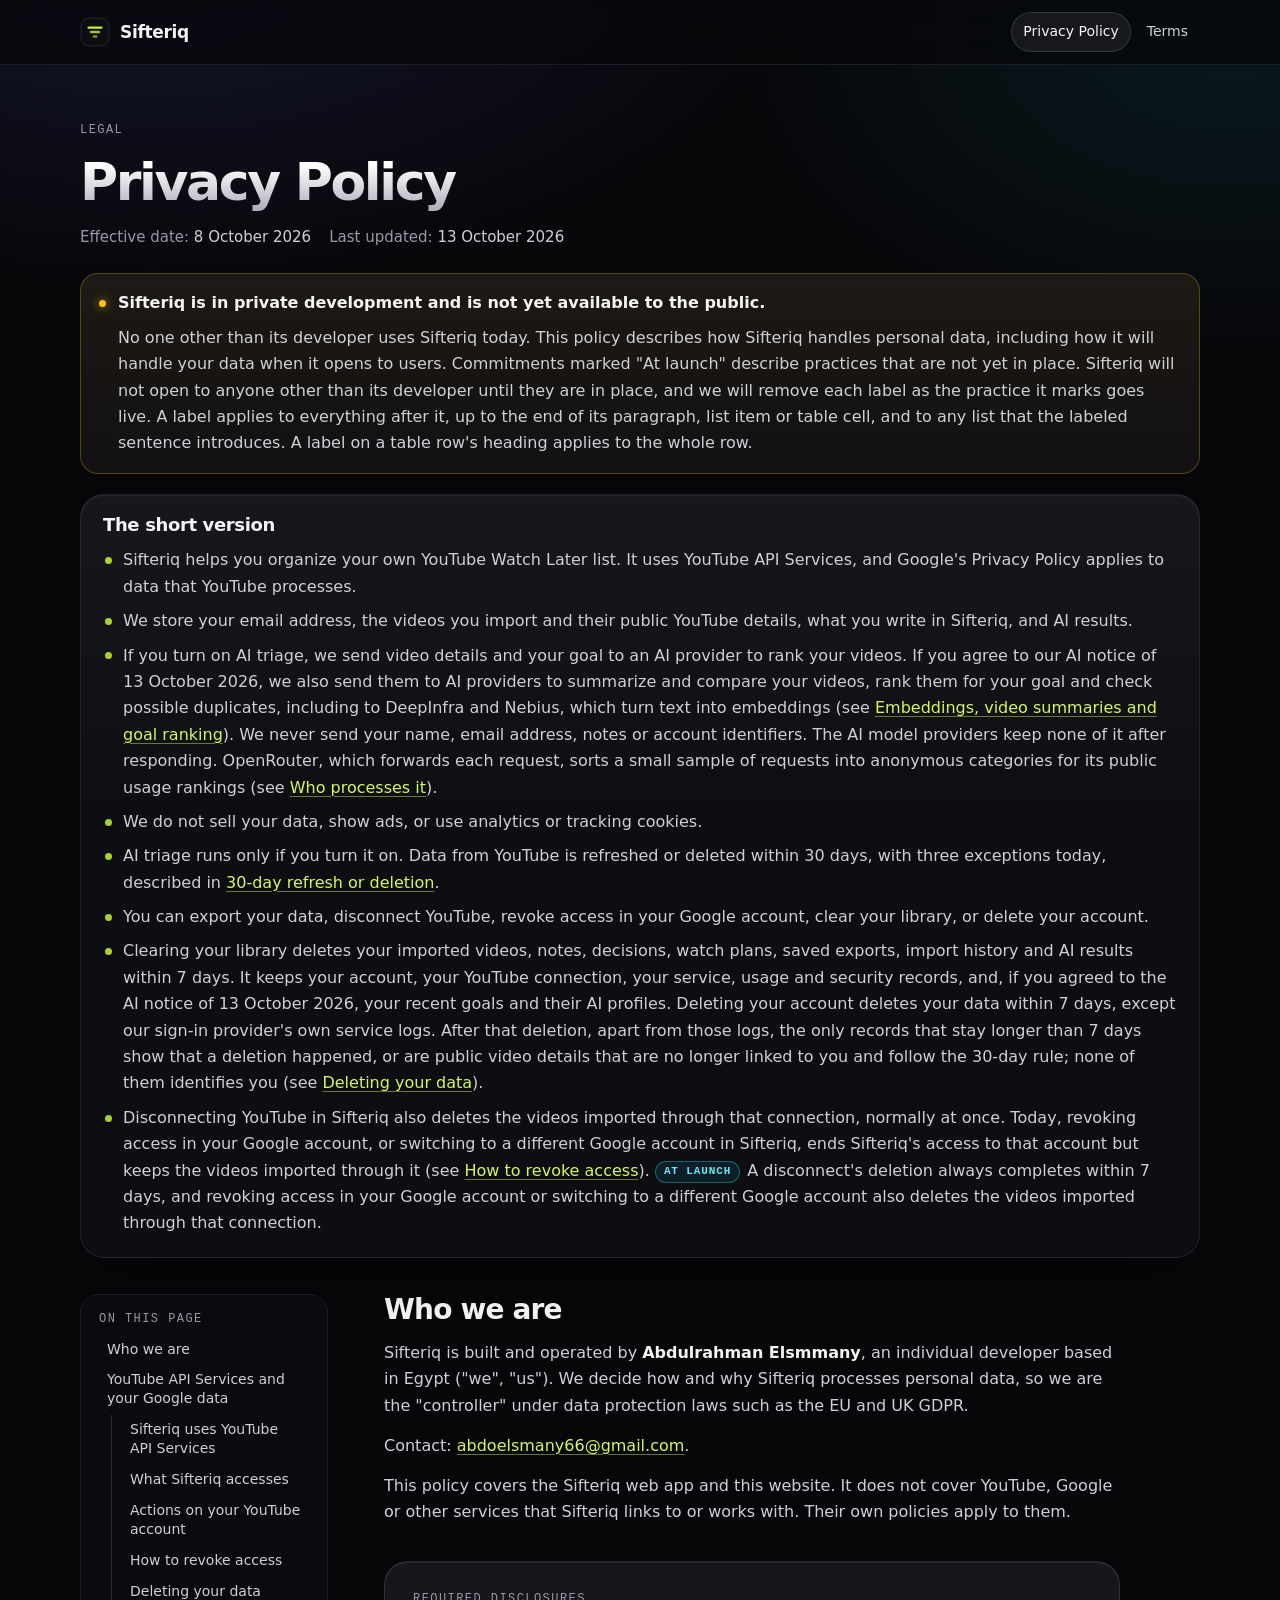
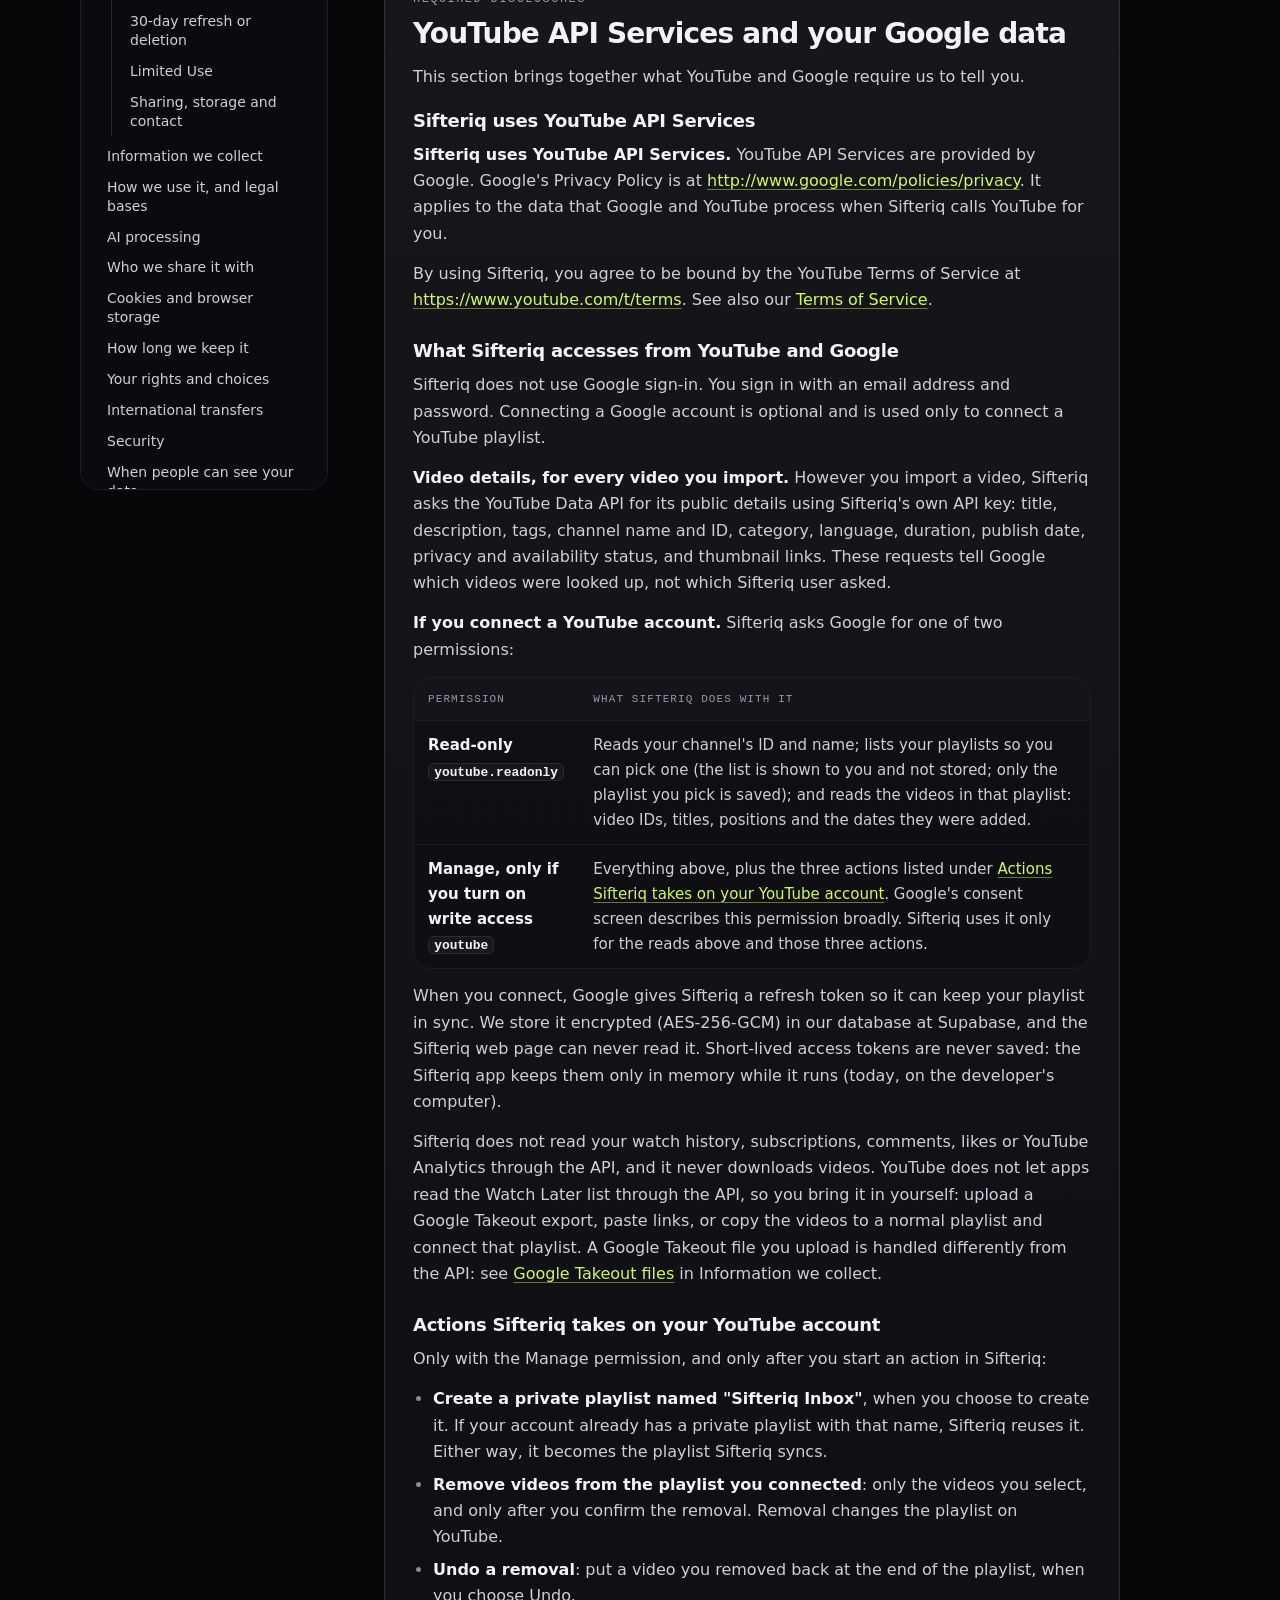
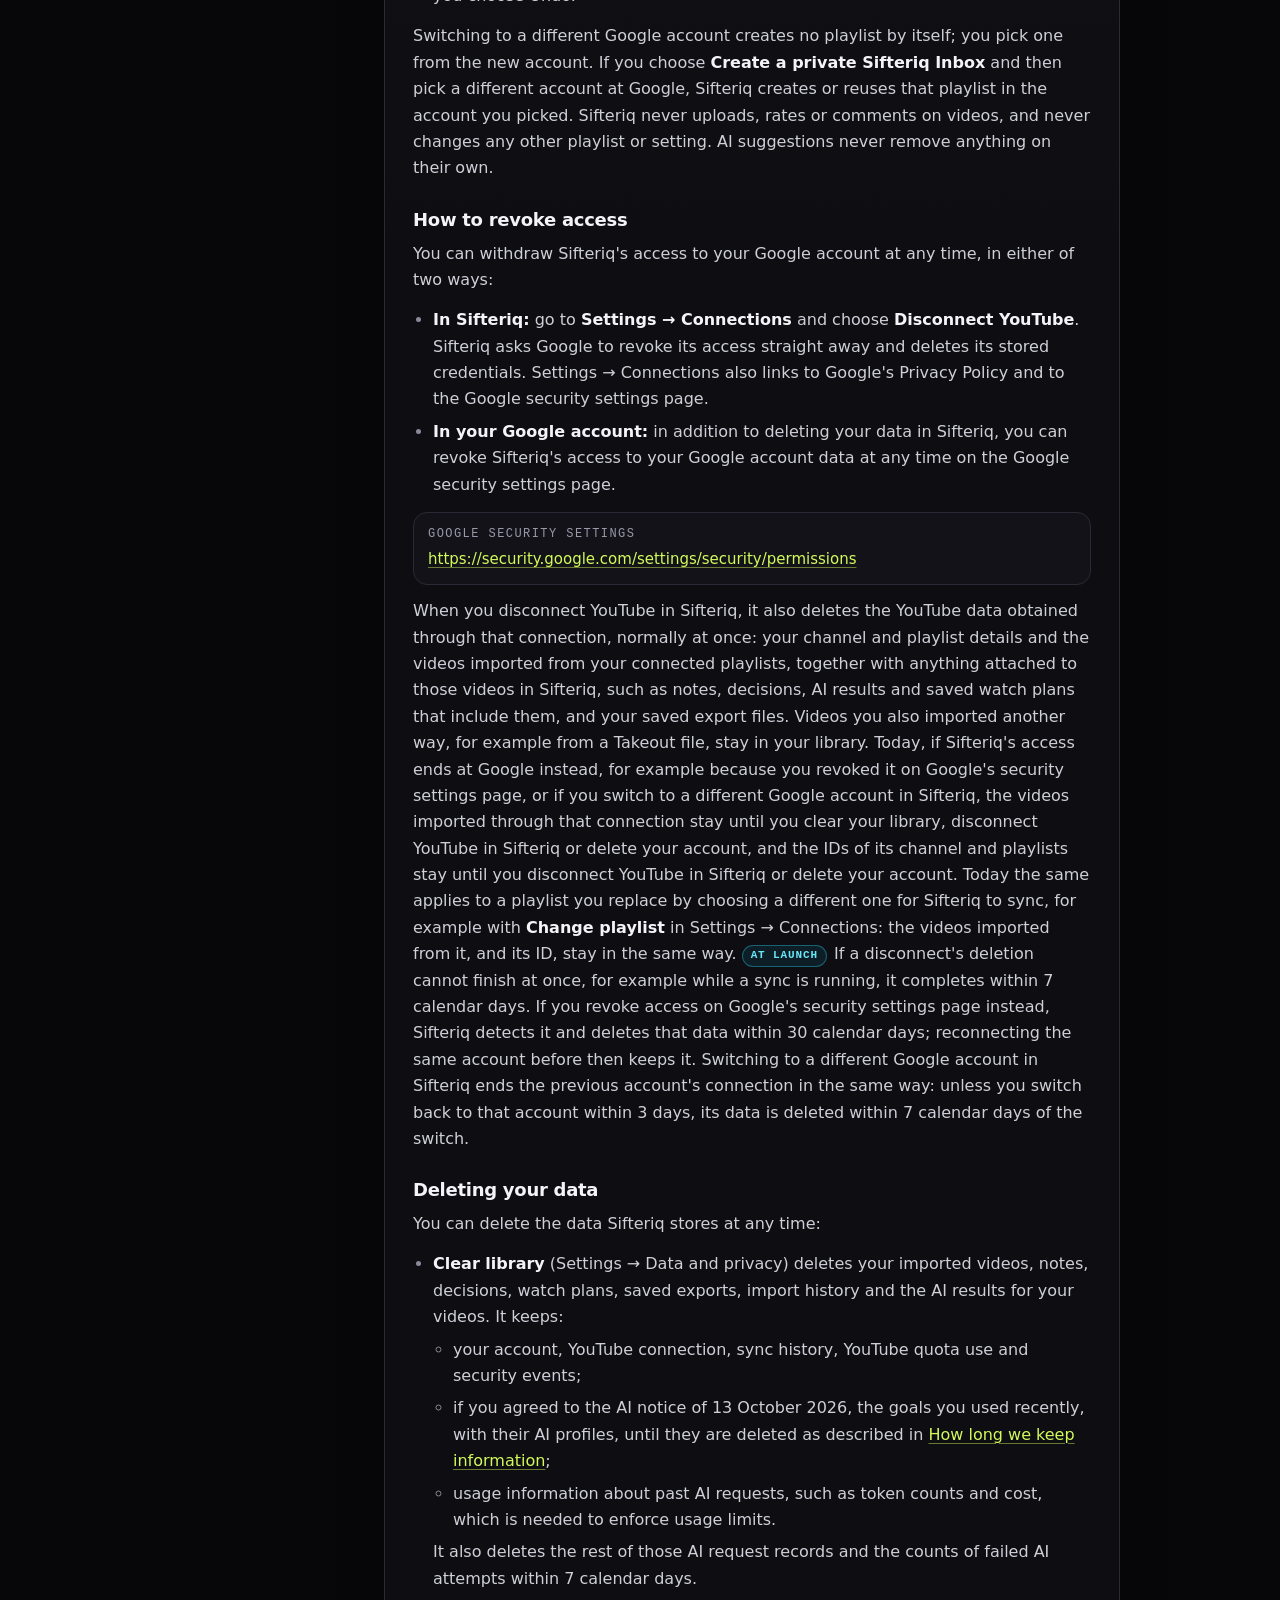
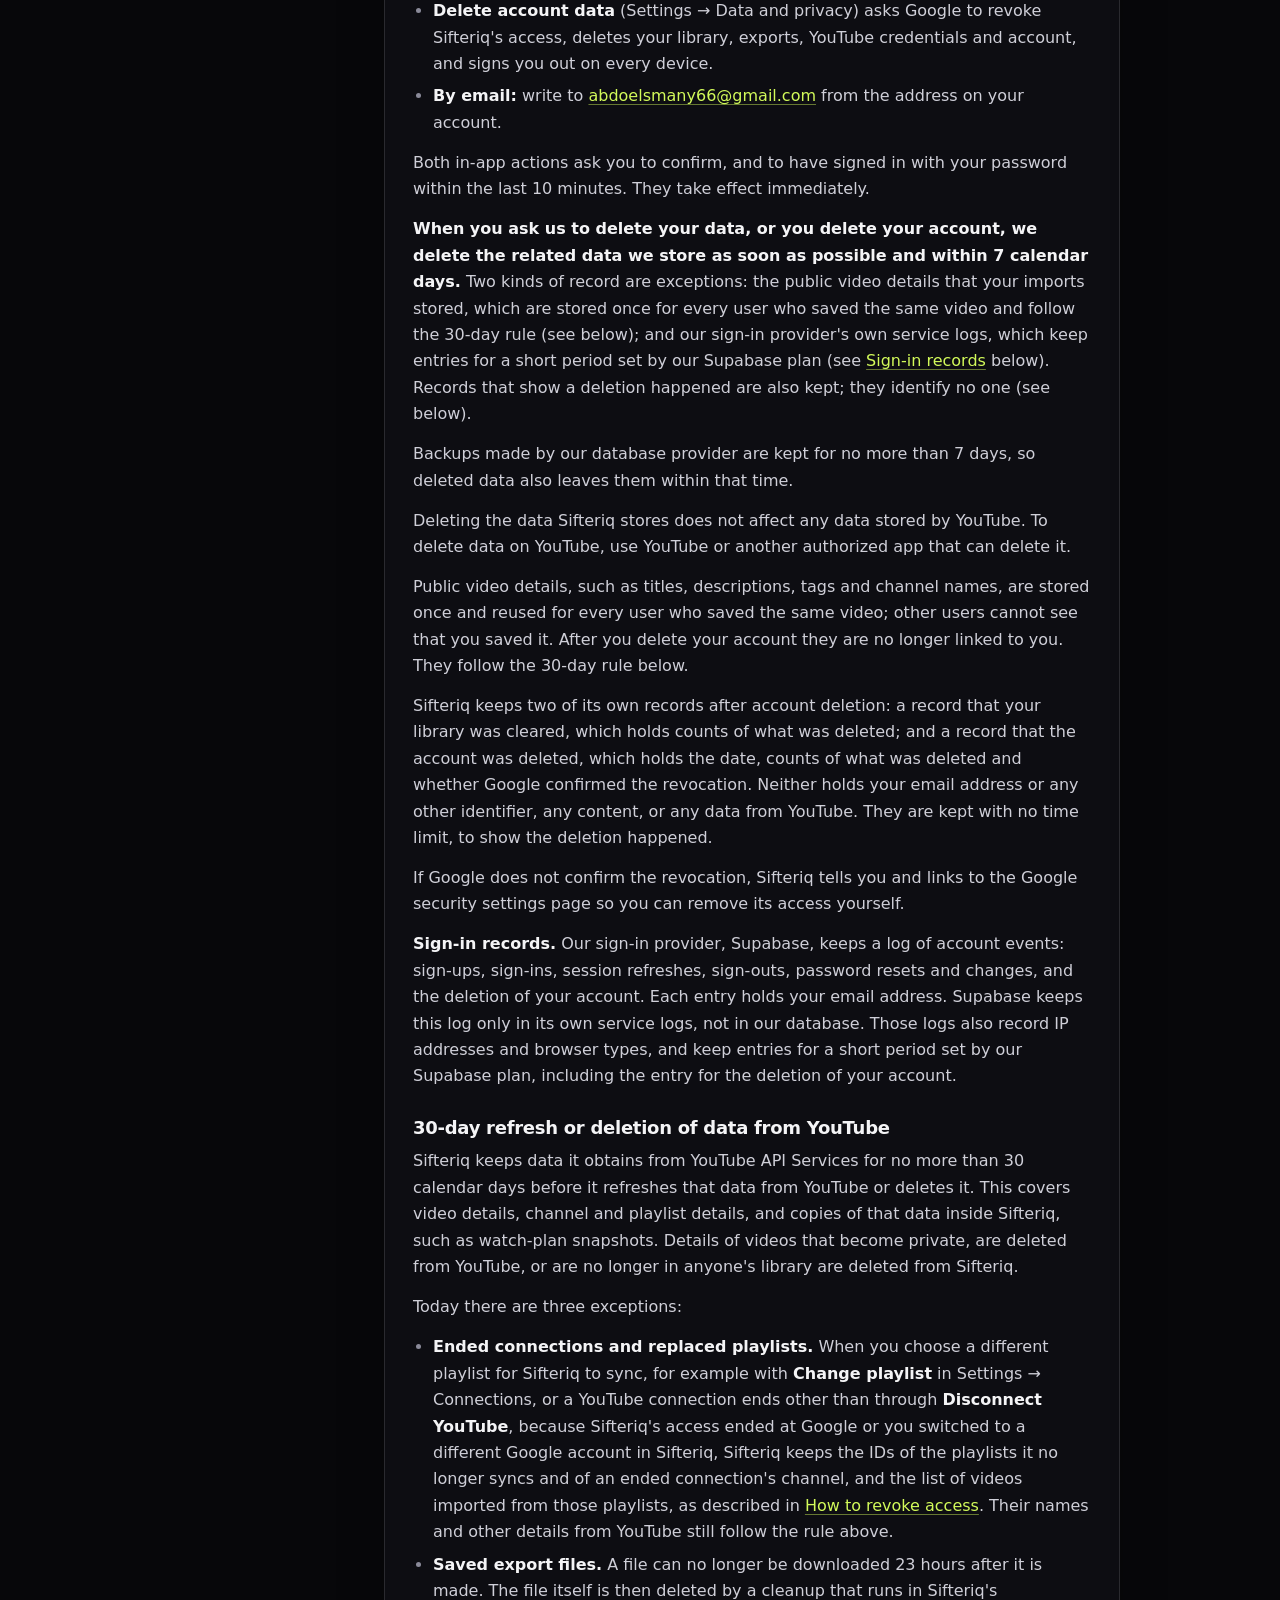
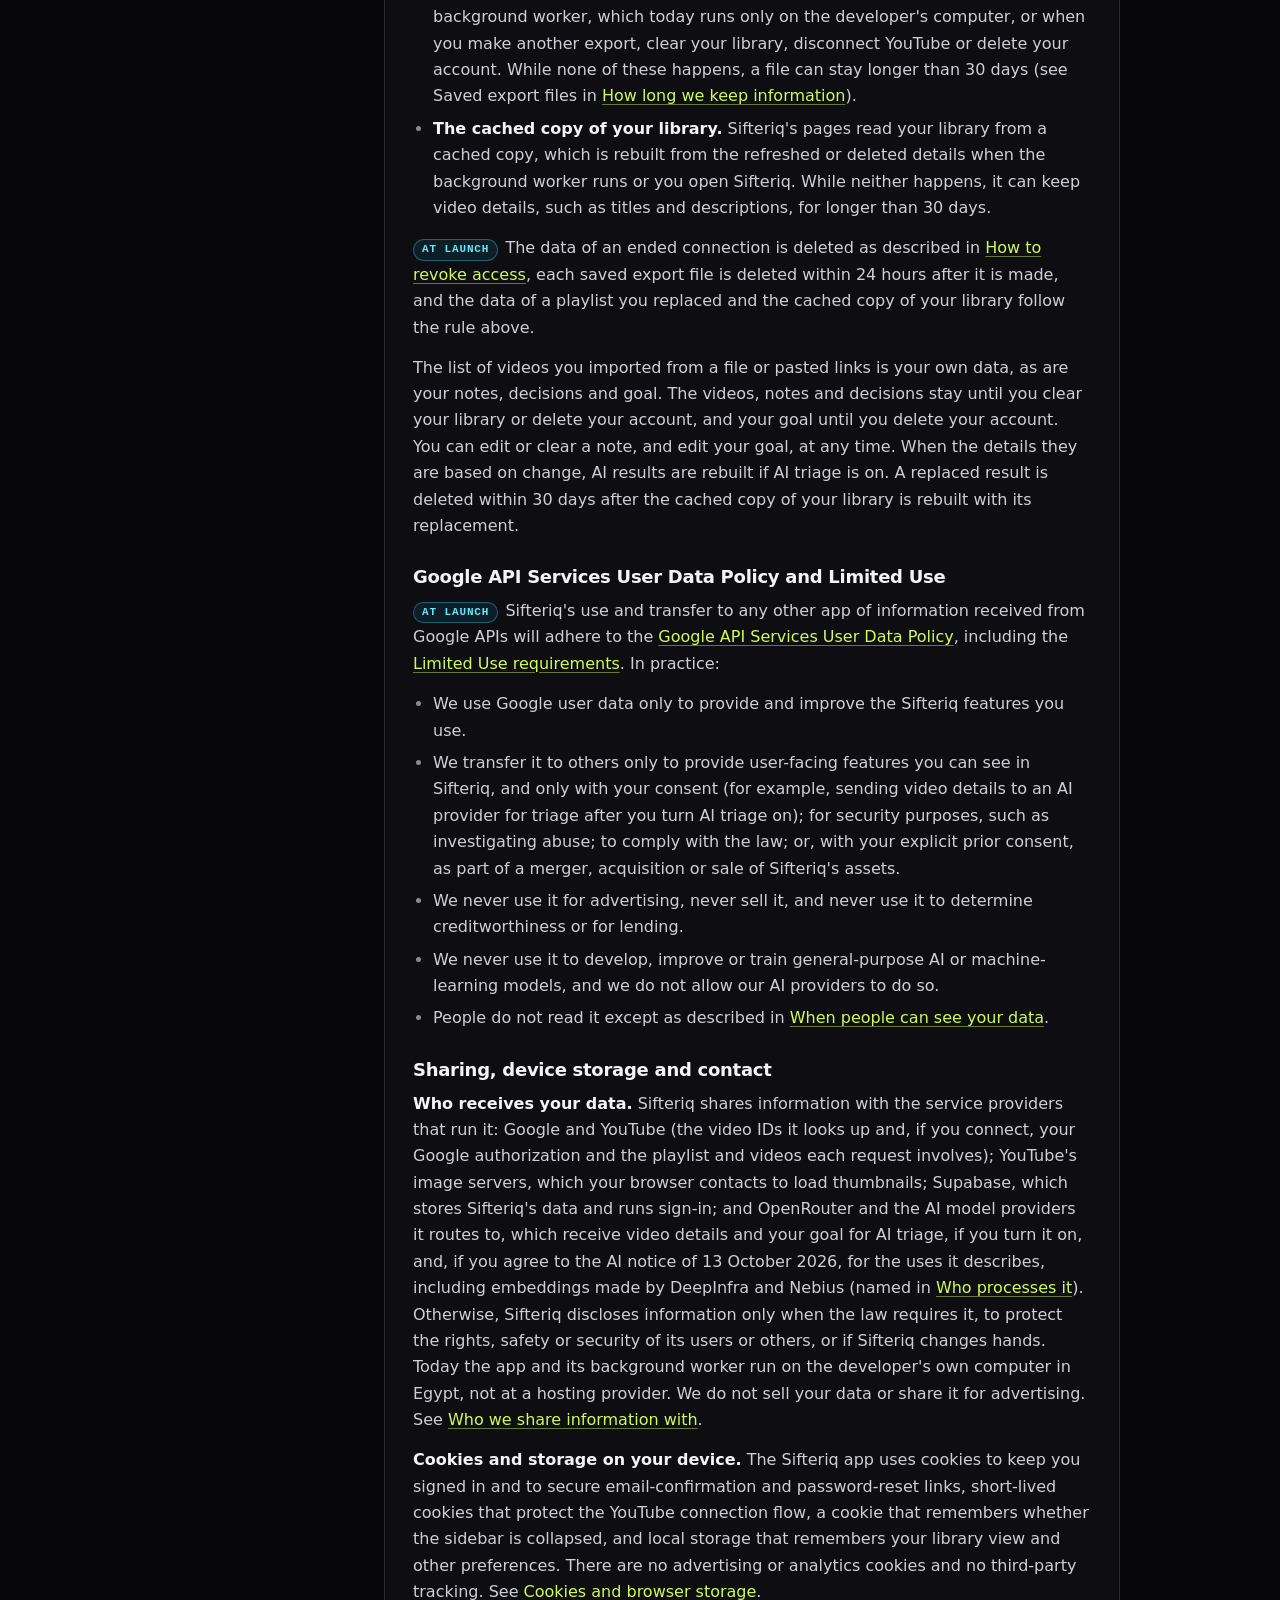
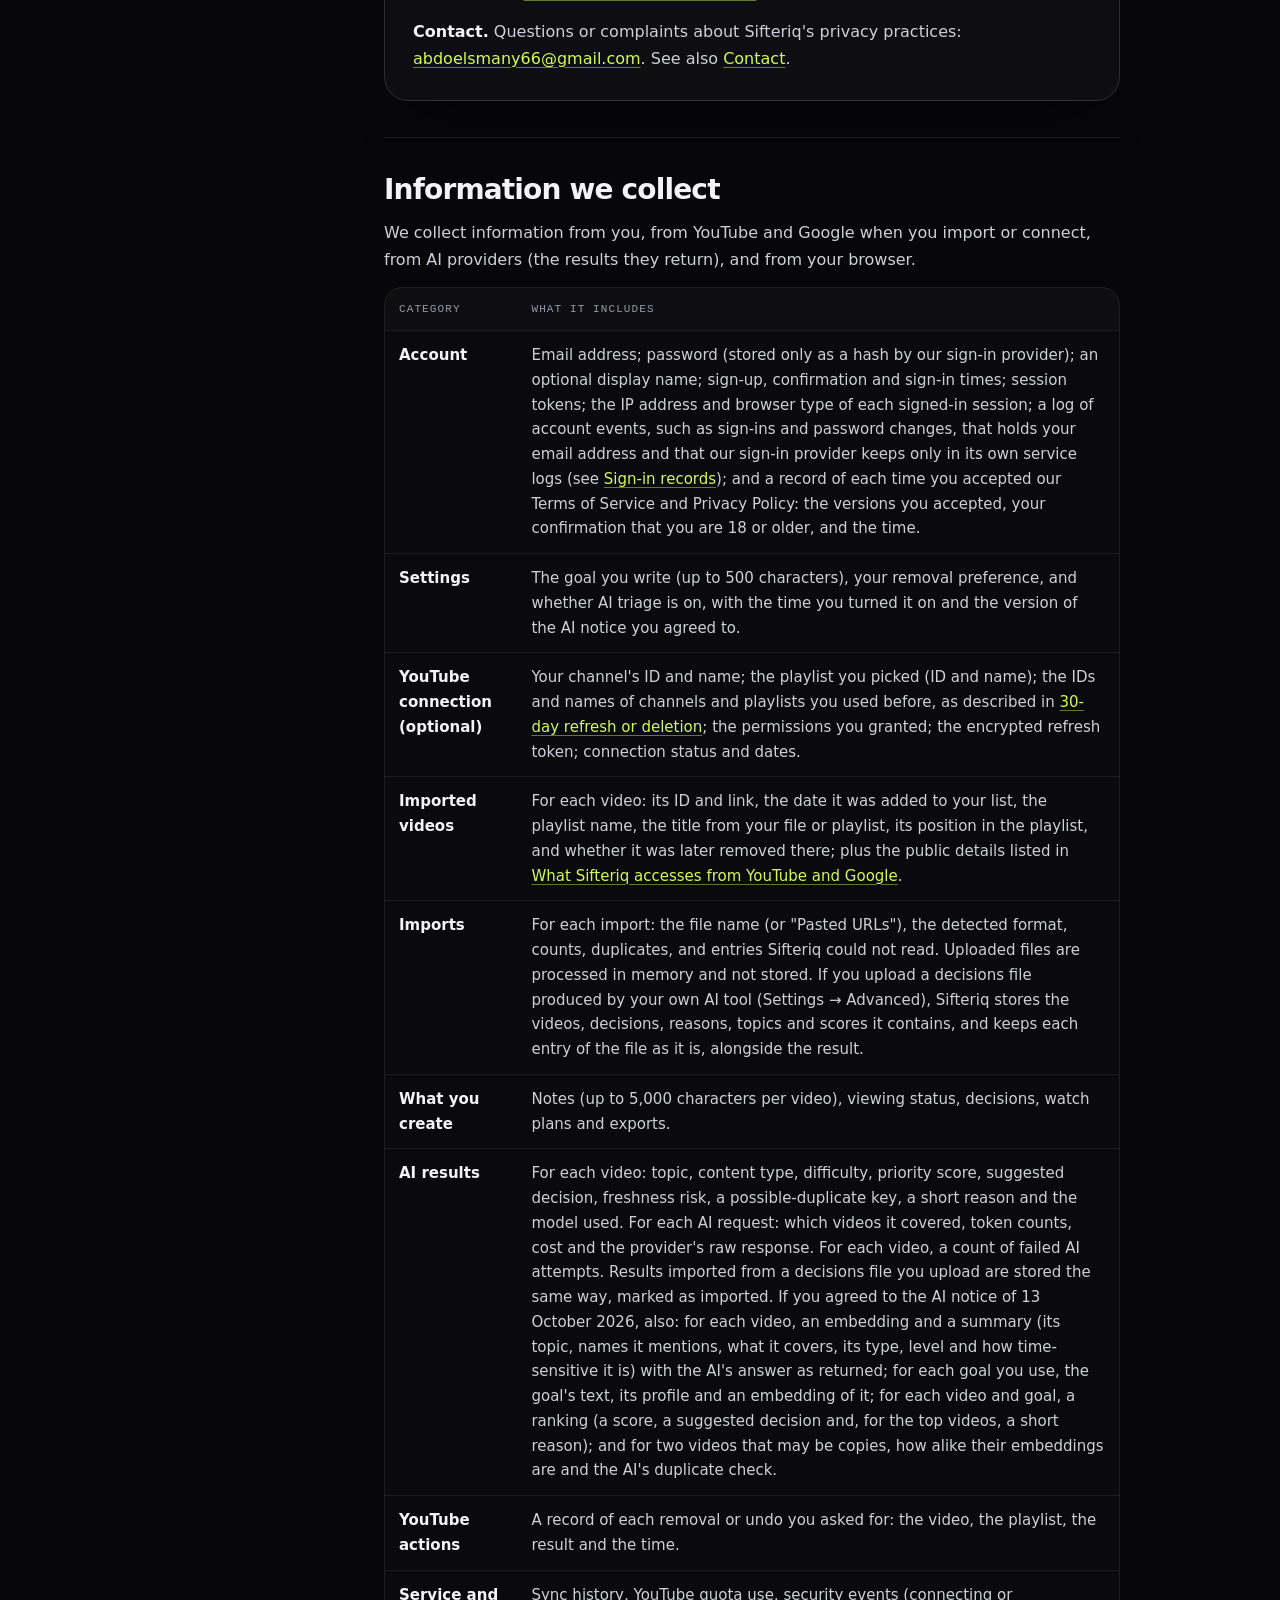
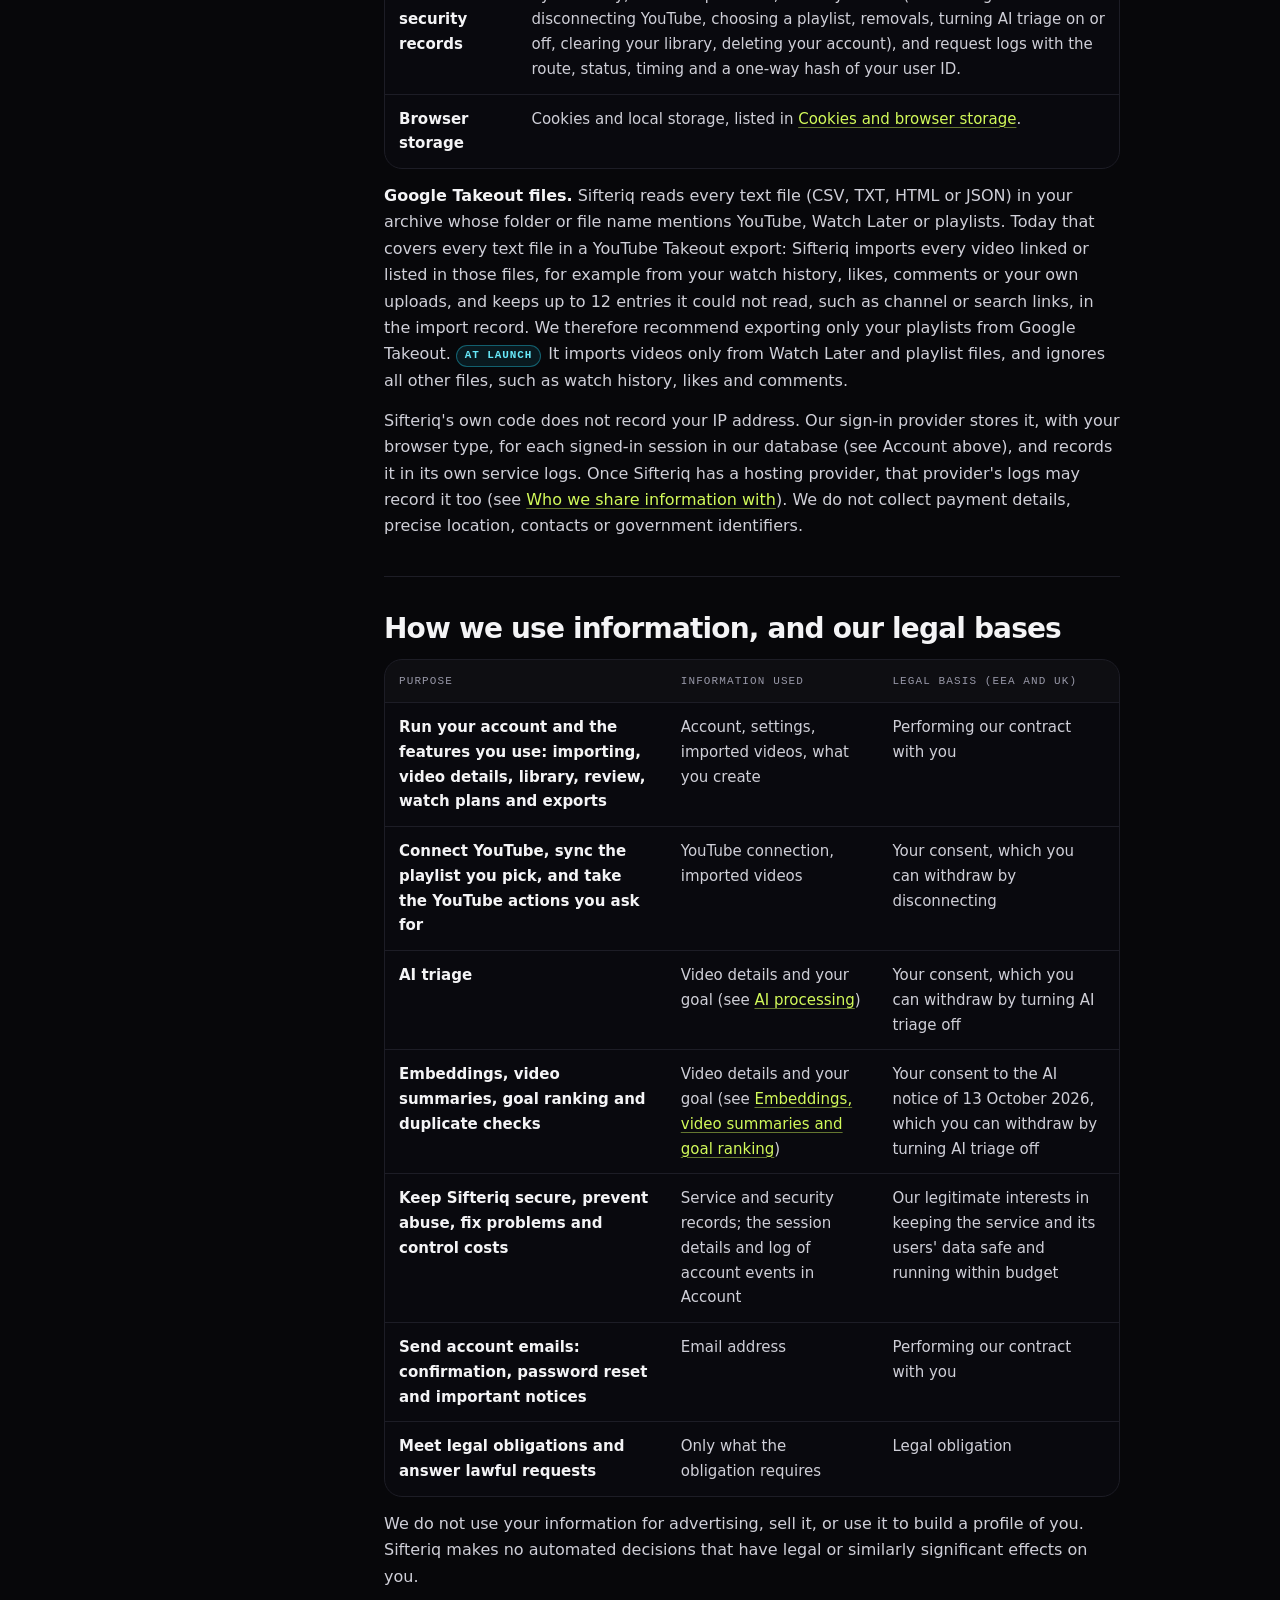
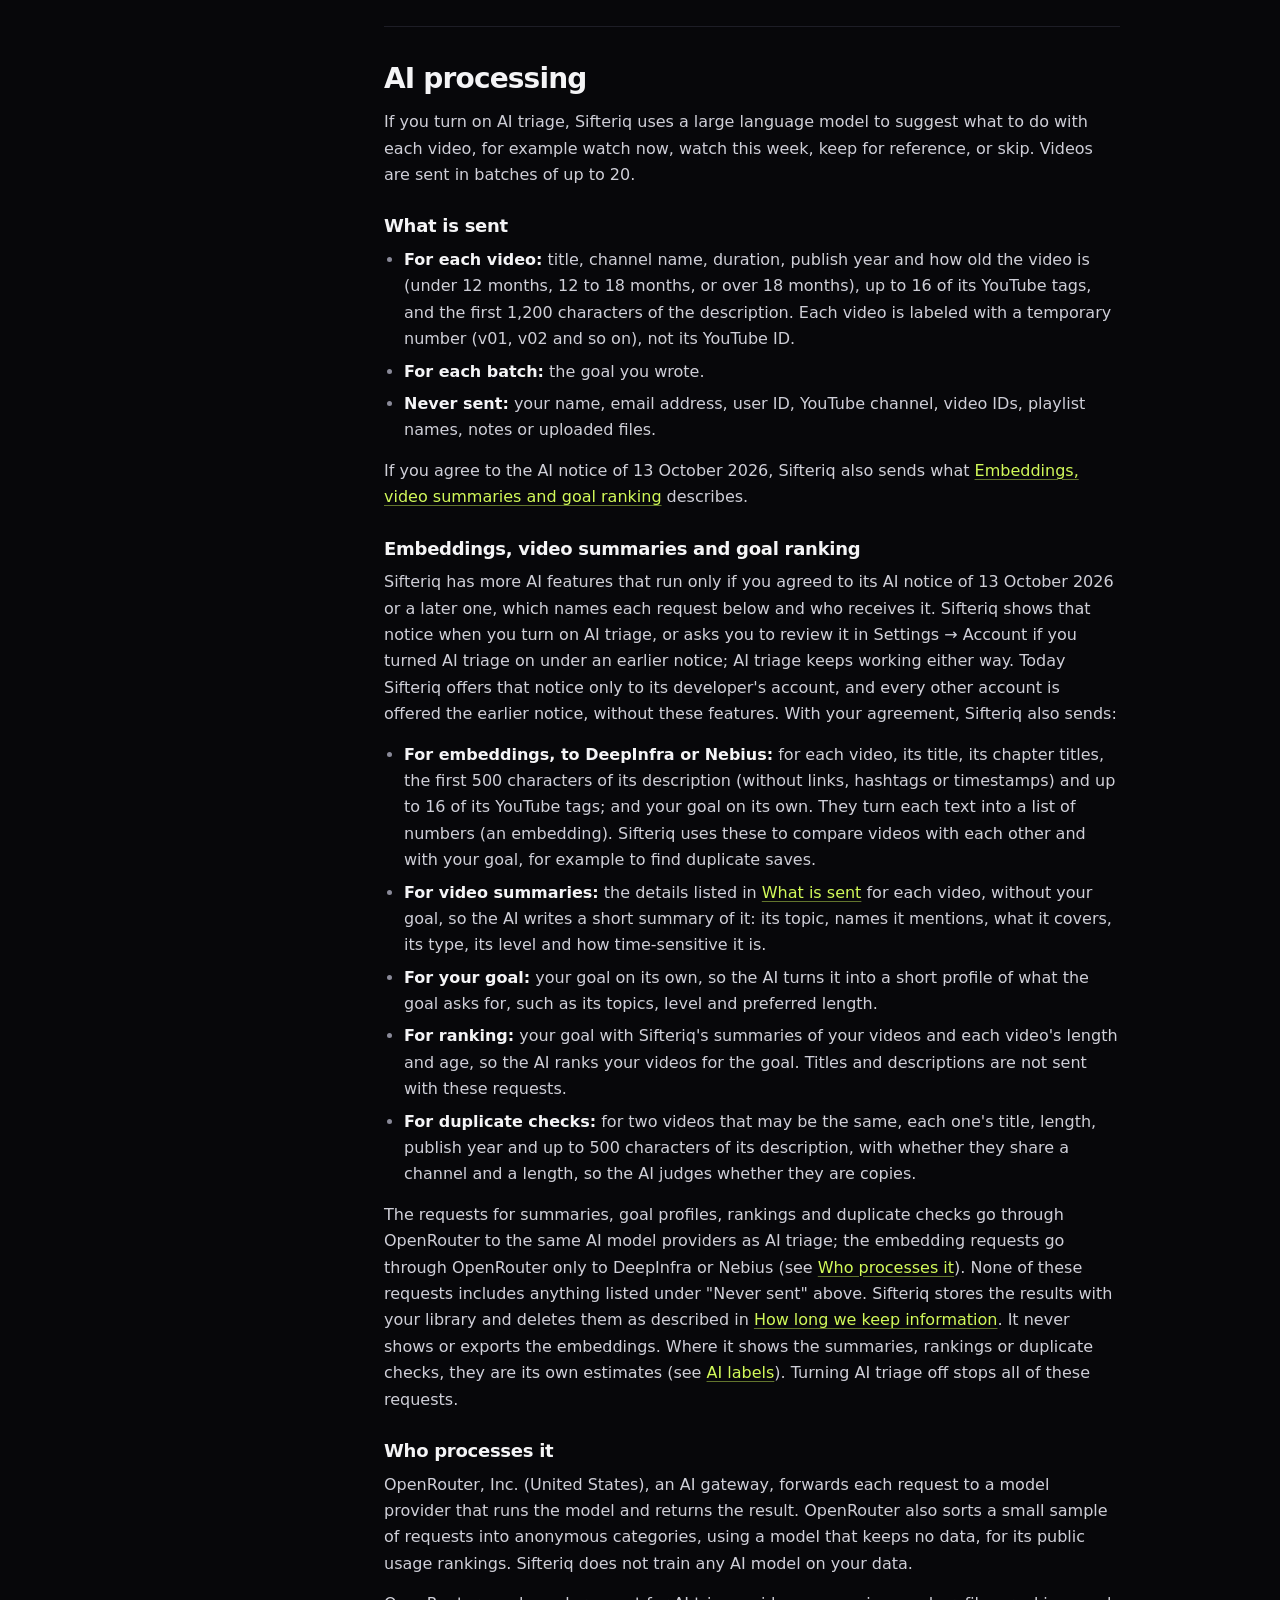
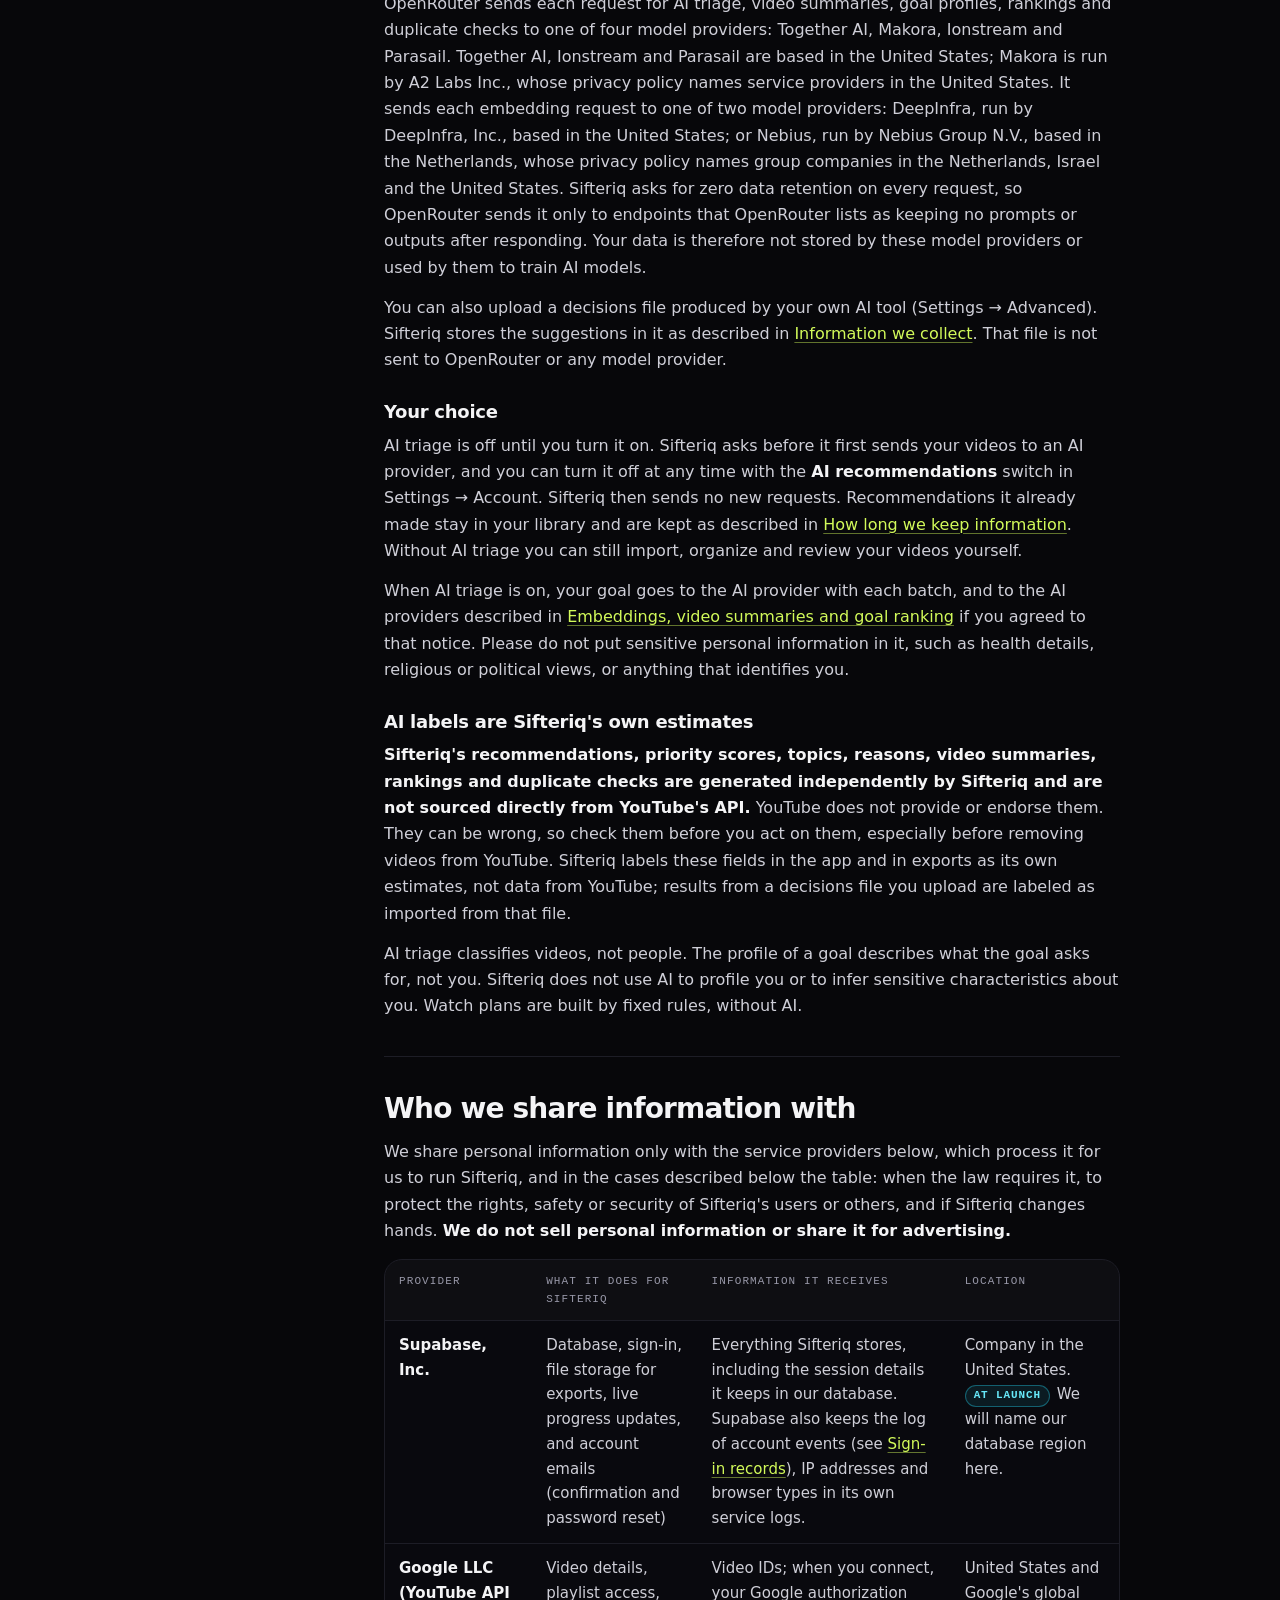
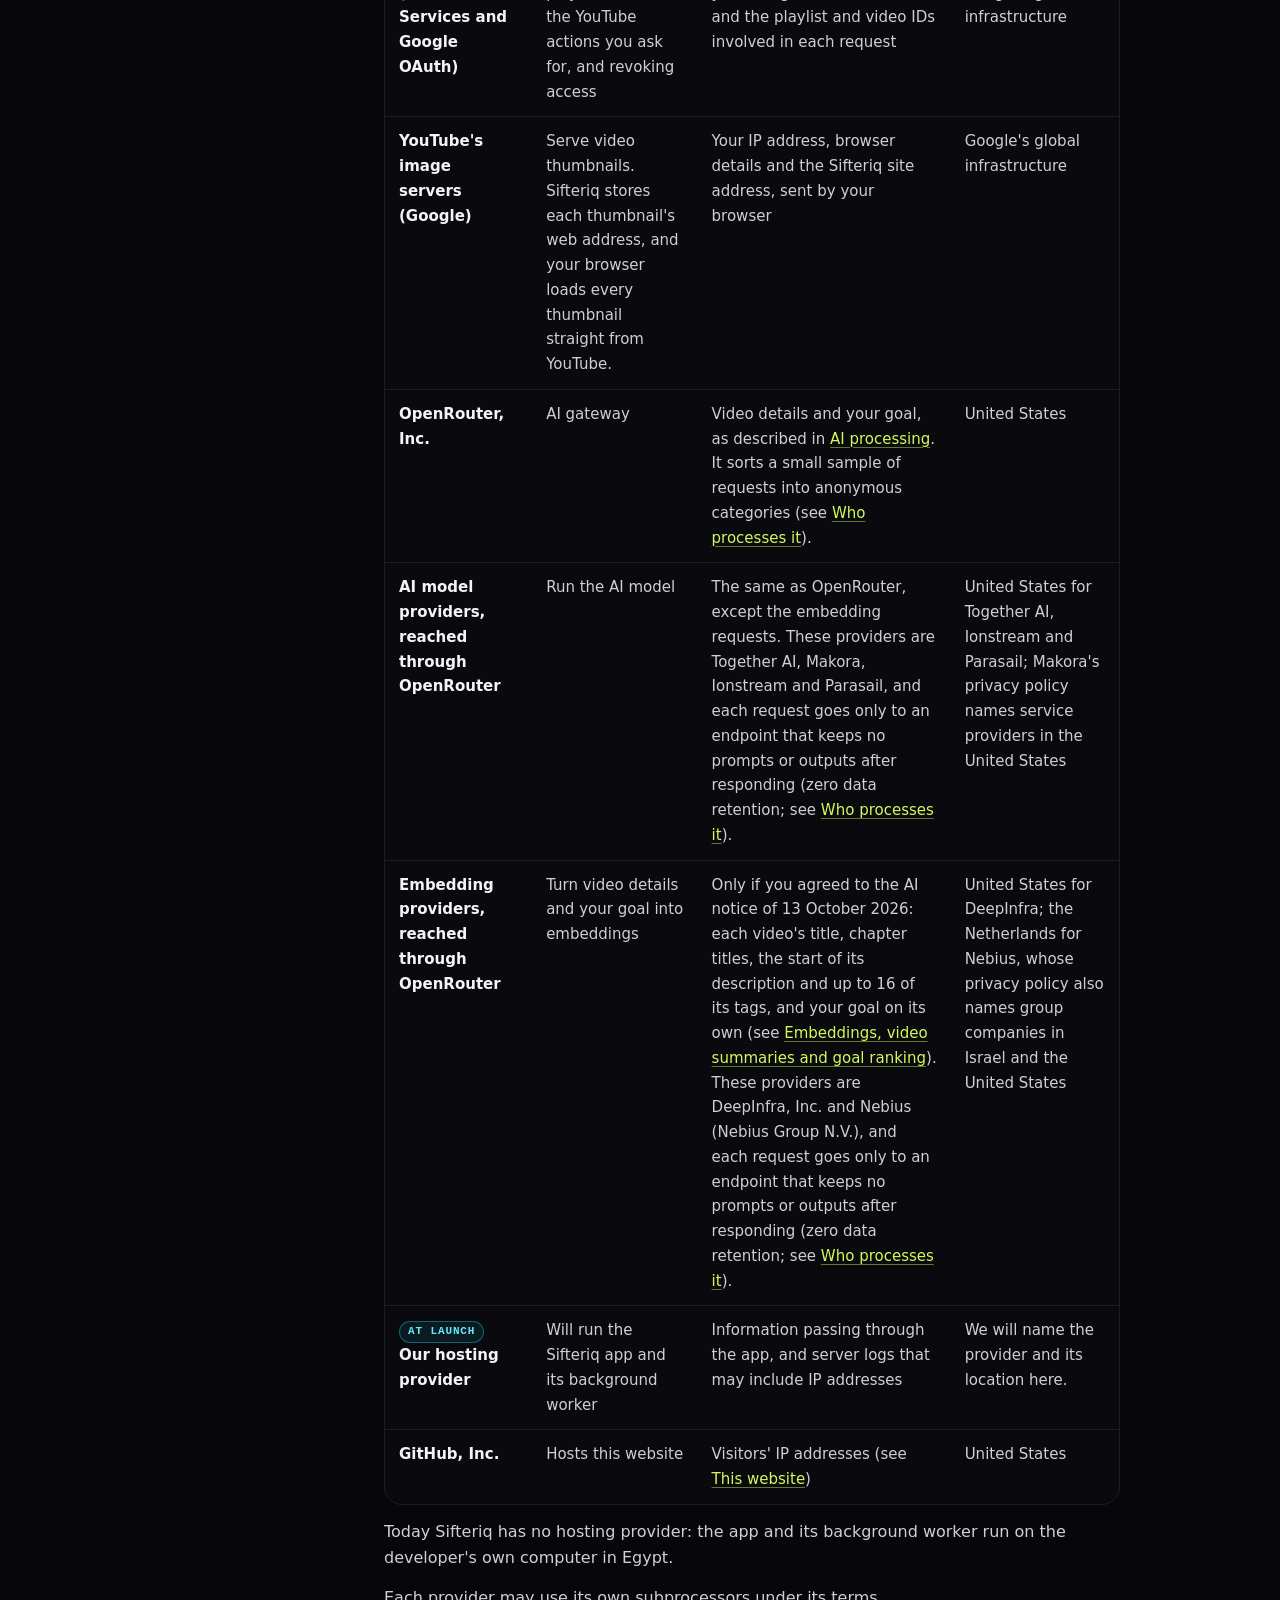
==== commit ac8bdcb2: "docs(privacy): match AI retention to the code and disclose kept goals Correct the retention rows for" ====
--- a/privacy.html
+++ b/privacy.html
@@ -64,7 +64,7 @@
           <li>We do not sell your data, show ads, or use analytics or tracking cookies.</li>
           <li>AI triage runs only if you turn it on. Data from YouTube is refreshed or deleted within 30 days, with three exceptions today, described in <a href="#thirty-days">30-day refresh or deletion</a>.</li>
           <li>You can export your data, disconnect YouTube, revoke access in your Google account, clear your library, or delete your account.</li>
-          <li>Clearing your library deletes your imported videos, notes, decisions, watch plans, saved exports, import history and AI results within 7 days. It keeps your account, your YouTube connection, and your service, usage and security records. Deleting your account deletes your data within 7 days, except our sign-in provider's own service logs. After that deletion, apart from those logs, the only records that stay longer than 7 days show that a deletion happened, or are public video details that are no longer linked to you and follow the 30-day rule; none of them identifies you (see <a href="#delete">Deleting your data</a>).</li>
+          <li>Clearing your library deletes your imported videos, notes, decisions, watch plans, saved exports, import history and AI results within 7 days. It keeps your account, your YouTube connection, your service, usage and security records, and, if you agreed to the AI notice of 13 October 2026, your recent goals and their AI profiles. Deleting your account deletes your data within 7 days, except our sign-in provider's own service logs. After that deletion, apart from those logs, the only records that stay longer than 7 days show that a deletion happened, or are public video details that are no longer linked to you and follow the 30-day rule; none of them identifies you (see <a href="#delete">Deleting your data</a>).</li>
           <li>Disconnecting YouTube in Sifteriq also deletes the videos imported through that connection, normally at once. Today, revoking access in your Google account, or switching to a different Google account in Sifteriq, ends Sifteriq's access to that account but keeps the videos imported through it (see <a href="#revoke">How to revoke access</a>). <span class="launch">At launch</span> A disconnect's deletion always completes within 7 days, and revoking access in your Google account or switching to a different Google account also deletes the videos imported through that connection.</li>
         </ul>
       </section>
@@ -170,7 +170,7 @@
               <li><strong>Clear library</strong> (Settings → Data and privacy) deletes your imported videos, notes, decisions, watch plans, saved exports, import history and the AI results for your videos. It keeps:
                 <ul>
                   <li>your account, YouTube connection, sync history, YouTube quota use and security events;</li>
-                  <li>if you agreed to the AI notice of 13 October 2026, the profiles of the goals you used in the last 14 days (see <a href="#ai-more">Embeddings, video summaries and goal ranking</a>);</li>
+                  <li>if you agreed to the AI notice of 13 October 2026, the goals you used recently, with their AI profiles, until they are deleted as described in <a href="#retention">How long we keep information</a>;</li>
                   <li>usage information about past AI requests, such as token counts and cost, which is needed to enforce usage limits.</li>
                 </ul>
                 It also deletes the rest of those AI request records and the counts of failed AI attempts within 7 calendar days.</li>
@@ -208,7 +208,7 @@
             </ul>
 
             <h3 id="yt-sharing">Sharing, device storage and contact</h3>
-            <p><strong>Who receives your data.</strong> Sifteriq shares information with the service providers that run it: Google and YouTube (the video IDs it looks up and, if you connect, your Google authorization and the playlist and videos each request involves); YouTube's image servers, which your browser contacts to load thumbnails; Supabase, which stores Sifteriq's data and runs sign-in; and OpenRouter and the AI model providers it routes to, including DeepInfra and Nebius for embeddings, which receive video details and your goal for AI triage, if you turn it on, and for the uses you agree to in the AI notice of 13 October 2026 (named in <a href="#ai-who">Who processes it</a>). Otherwise, Sifteriq discloses information only when the law requires it, to protect the rights, safety or security of its users or others, or if Sifteriq changes hands. Today the app and its background worker run on the developer's own computer in Egypt, not at a hosting provider. We do not sell your data or share it for advertising. See <a href="#sharing">Who we share information with</a>.</p>
+            <p><strong>Who receives your data.</strong> Sifteriq shares information with the service providers that run it: Google and YouTube (the video IDs it looks up and, if you connect, your Google authorization and the playlist and videos each request involves); YouTube's image servers, which your browser contacts to load thumbnails; Supabase, which stores Sifteriq's data and runs sign-in; and OpenRouter and the AI model providers it routes to, which receive video details and your goal for AI triage, if you turn it on, and, if you agree to the AI notice of 13 October 2026, for the uses it describes, including embeddings made by DeepInfra and Nebius (named in <a href="#ai-who">Who processes it</a>). Otherwise, Sifteriq discloses information only when the law requires it, to protect the rights, safety or security of its users or others, or if Sifteriq changes hands. Today the app and its background worker run on the developer's own computer in Egypt, not at a hosting provider. We do not sell your data or share it for advertising. See <a href="#sharing">Who we share information with</a>.</p>
             <p><strong>Cookies and storage on your device.</strong> The Sifteriq app uses cookies to keep you signed in and to secure email-confirmation and password-reset links, short-lived cookies that protect the YouTube connection flow, a cookie that remembers whether the sidebar is collapsed, and local storage that remembers your library view and other preferences. There are no advertising or analytics cookies and no third-party tracking. See <a href="#cookies">Cookies and browser storage</a>.</p>
             <p><strong>Contact.</strong> Questions or complaints about Sifteriq's privacy practices: <a href="mailto:abdoelsmany66@gmail.com">abdoelsmany66@gmail.com</a>. See also <a href="#contact">Contact</a>.</p>
           </section>
@@ -248,7 +248,7 @@
                   </tr>
                   <tr>
                     <th scope="row">AI results</th>
-                    <td data-label="What it includes">For each video: topic, content type, difficulty, priority score, suggested decision, freshness risk, a possible-duplicate key, a short reason and the model used. For each AI request: which videos it covered, token counts, cost and the provider's raw response. For each video, a count of failed AI attempts. Results imported from a decisions file you upload are stored the same way, marked as imported. If you agreed to the AI notice of 13 October 2026, also: for each video, an embedding and a summary (its topic, names it mentions, what it covers, its type, level and how time-sensitive it is) with the AI's answer as returned; for each goal you use, its profile and an embedding of it; for each video and goal, a ranking (a score, a suggested decision and, for the top videos, a short reason); and for two videos that may be copies, how alike their embeddings are and the AI's duplicate check.</td>
+                    <td data-label="What it includes">For each video: topic, content type, difficulty, priority score, suggested decision, freshness risk, a possible-duplicate key, a short reason and the model used. For each AI request: which videos it covered, token counts, cost and the provider's raw response. For each video, a count of failed AI attempts. Results imported from a decisions file you upload are stored the same way, marked as imported. If you agreed to the AI notice of 13 October 2026, also: for each video, an embedding and a summary (its topic, names it mentions, what it covers, its type, level and how time-sensitive it is) with the AI's answer as returned; for each goal you use, the goal's text, its profile and an embedding of it; for each video and goal, a ranking (a score, a suggested decision and, for the top videos, a short reason); and for two videos that may be copies, how alike their embeddings are and the AI's duplicate check.</td>
                   </tr>
                   <tr>
                     <th scope="row">YouTube actions</th>
@@ -479,9 +479,9 @@
                   <tr><th scope="row">AI results</th><td data-label="How long">The current result is kept while the video is in your library. A replaced result is deleted within 30 days after the cached copy of your library is rebuilt with its replacement (see <a href="#thirty-days">30-day refresh or deletion</a>).</td></tr>
                   <tr><th scope="row">Technical records of AI requests, including the provider's raw responses</th><td data-label="How long">30 days, or until you delete your account, whichever comes first. Clearing your library deletes the videos they covered and the provider's responses within 7 days; the usage information, such as token counts and cost, stays until the 30 days pass, because it is needed to enforce usage limits.</td></tr>
                   <tr><th scope="row">Counts of failed AI attempts for each video</th><td data-label="How long">Until you clear your library or delete your account.</td></tr>
-                  <tr><th scope="row">Embeddings of your videos</th><td data-label="How long">Kept while the video is in your library and its details stay the same. Deleted when its title, description, length or tags change, when its details are not refreshed from YouTube within 30 days, and when the video leaves your library, for example when you clear your library or delete your account. Sifteriq never shows or exports them.</td></tr>
-                  <tr><th scope="row">Video summaries, and the rankings made from them</th><td data-label="How long">The current summary is kept while the video is in your library and its details are refreshed. A summary is deleted 14 days after the details it was made from change, when they are not refreshed from YouTube within 30 days, and when the video leaves your library. A ranking is deleted with its summary or with the profile of its goal.</td></tr>
-                  <tr><th scope="row">Profiles of your goals, with their embeddings</th><td data-label="How long">Deleted 14 days after you last use that goal, and when you delete your account. Clearing your library does not delete them.</td></tr>
+                  <tr><th scope="row">Embeddings of your videos</th><td data-label="How long">Kept while the video is in your library and the text Sifteriq built from its details stays the same. When that text changes, the embedding is replaced at the next sync or deleted within a day. Also deleted when the video's details are not refreshed from YouTube within 30 days, and when the video leaves your library, for example when you clear your library or delete your account. Sifteriq never shows or exports them.</td></tr>
+                  <tr><th scope="row">Video summaries, and the rankings made from them</th><td data-label="How long">The current summary is kept while the video is in your library and its details are refreshed. A summary that is replaced, or whose details change, is deleted within 2 days. Every summary is deleted when the video's details are not refreshed from YouTube within 30 days, and when the video leaves your library. A ranking is deleted with its summary or with the profile of its goal.</td></tr>
+                  <tr><th scope="row">Goals you used, with their AI profiles</th><td data-label="How long">Each goal you use, with its AI profile and embedding, is deleted within 15 days after you last use that goal, and when you delete your account. Clearing your library does not delete them.</td></tr>
                   <tr><th scope="row">Duplicate checks</th><td data-label="How long">How alike two videos' embeddings are, and the AI's check of the pair, are deleted when the embedding of either video is deleted or replaced, when either video's details are not refreshed from YouTube within 30 days, and when either video leaves your library.</td></tr>
                   <tr><th scope="row">Saved export files</th><td data-label="How long">Download links expire after 15 minutes, and a file can no longer be downloaded 23 hours after it is made. Today the file itself is deleted at the next cleanup after that, which runs in Sifteriq's background worker and whenever you make another export. Clearing your library, disconnecting YouTube or deleting your account also deletes your saved files. <span class="launch">At launch</span> Each file is deleted within 24 hours after it is made.</td></tr>
                   <tr><th scope="row">Service records in our database (routine activity and sync history)</th><td data-label="How long">90 days; your 20 most recent sync runs are kept while your account exists.</td></tr>
@@ -563,7 +563,7 @@
           <section aria-labelledby="changes">
             <h2 id="changes">Changes to this policy</h2>
             <p>We will update this policy as Sifteriq develops, including when it opens to the public. Each update changes the "Last updated" date above. For material changes, we will tell you in the app or by email at least 14 days before they take effect, unless a change is needed sooner for legal or security reasons.</p>
-            <p>If we change how Sifteriq uses your Google or YouTube data, we will tell you and ask you to accept the updated policy before we use your data in the new way.</p>
+            <p>If we change how Sifteriq uses your Google or YouTube data, we will tell you and ask you to accept the updated policy, or to agree to a notice in the app that describes the new use, before we use your data in the new way.</p>
             <p>Earlier versions of this policy are kept in the history of this website's public repository on GitHub.</p>
           </section>
 
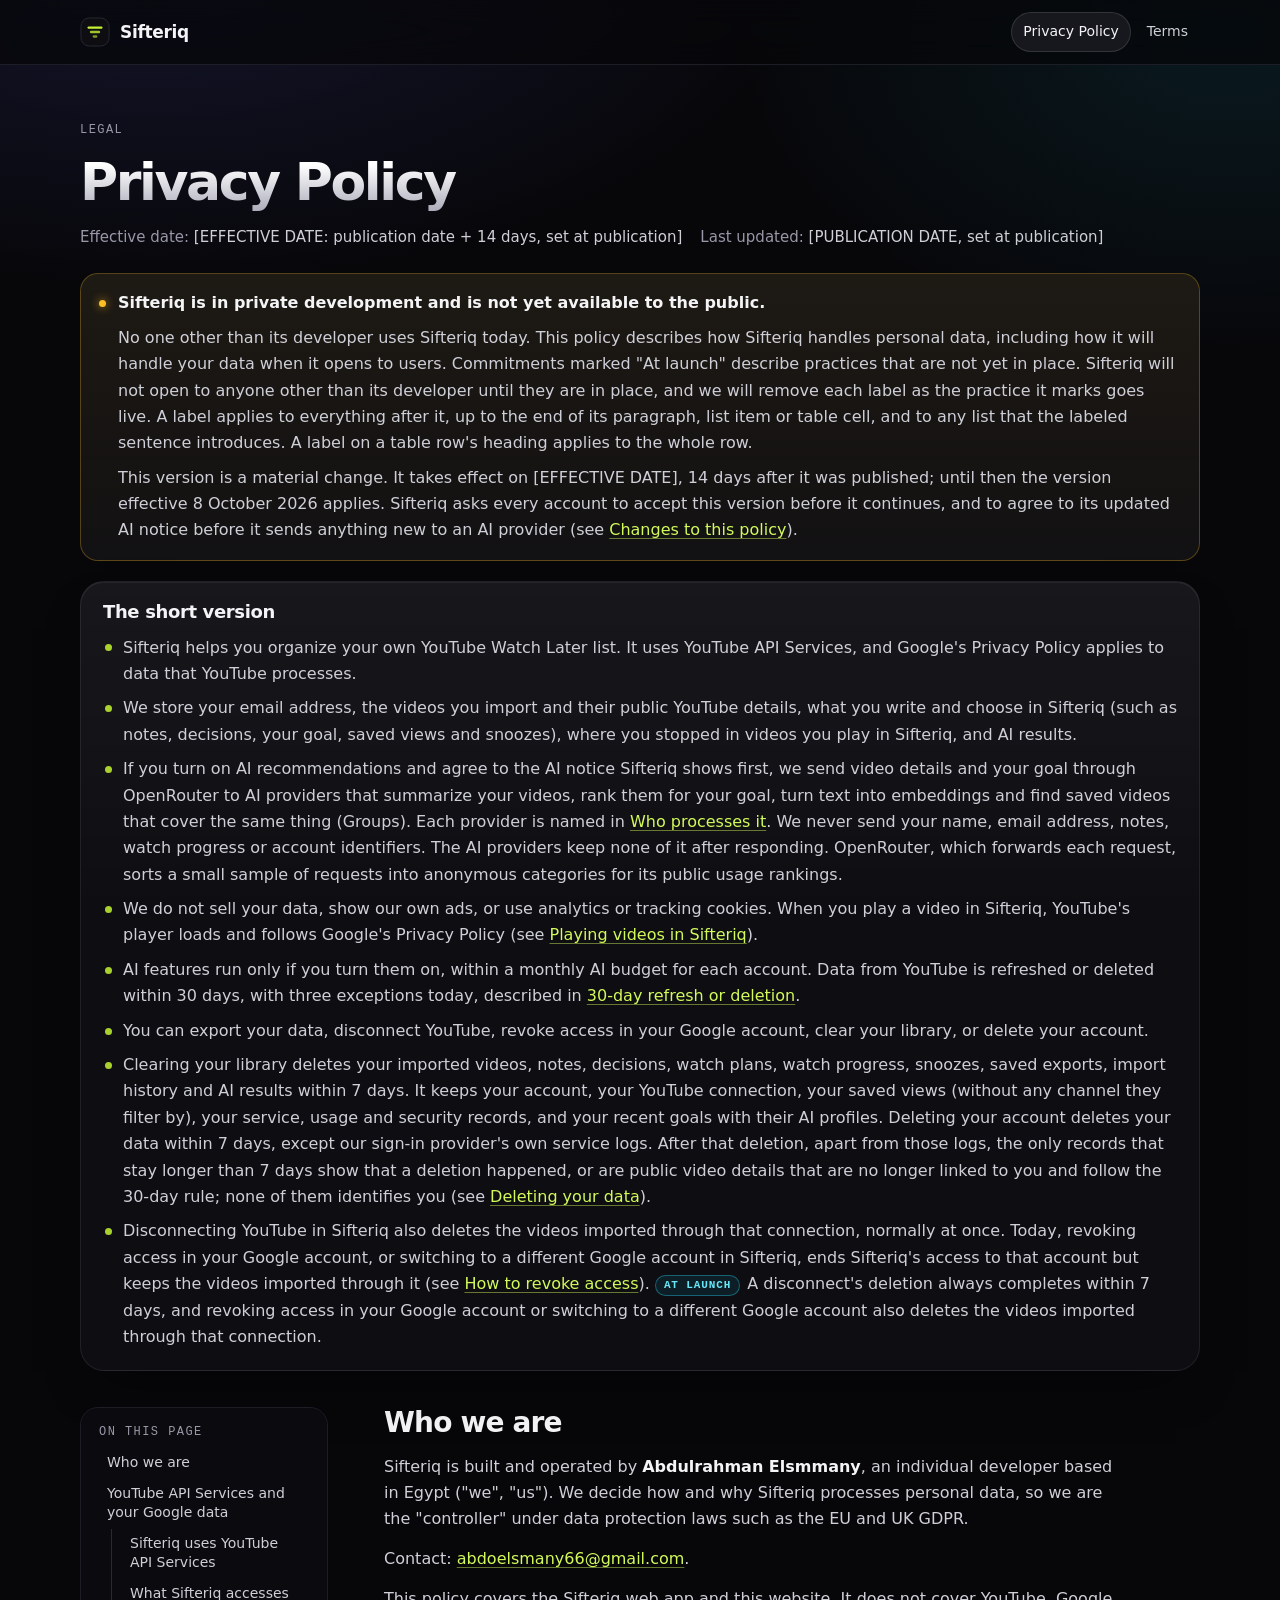
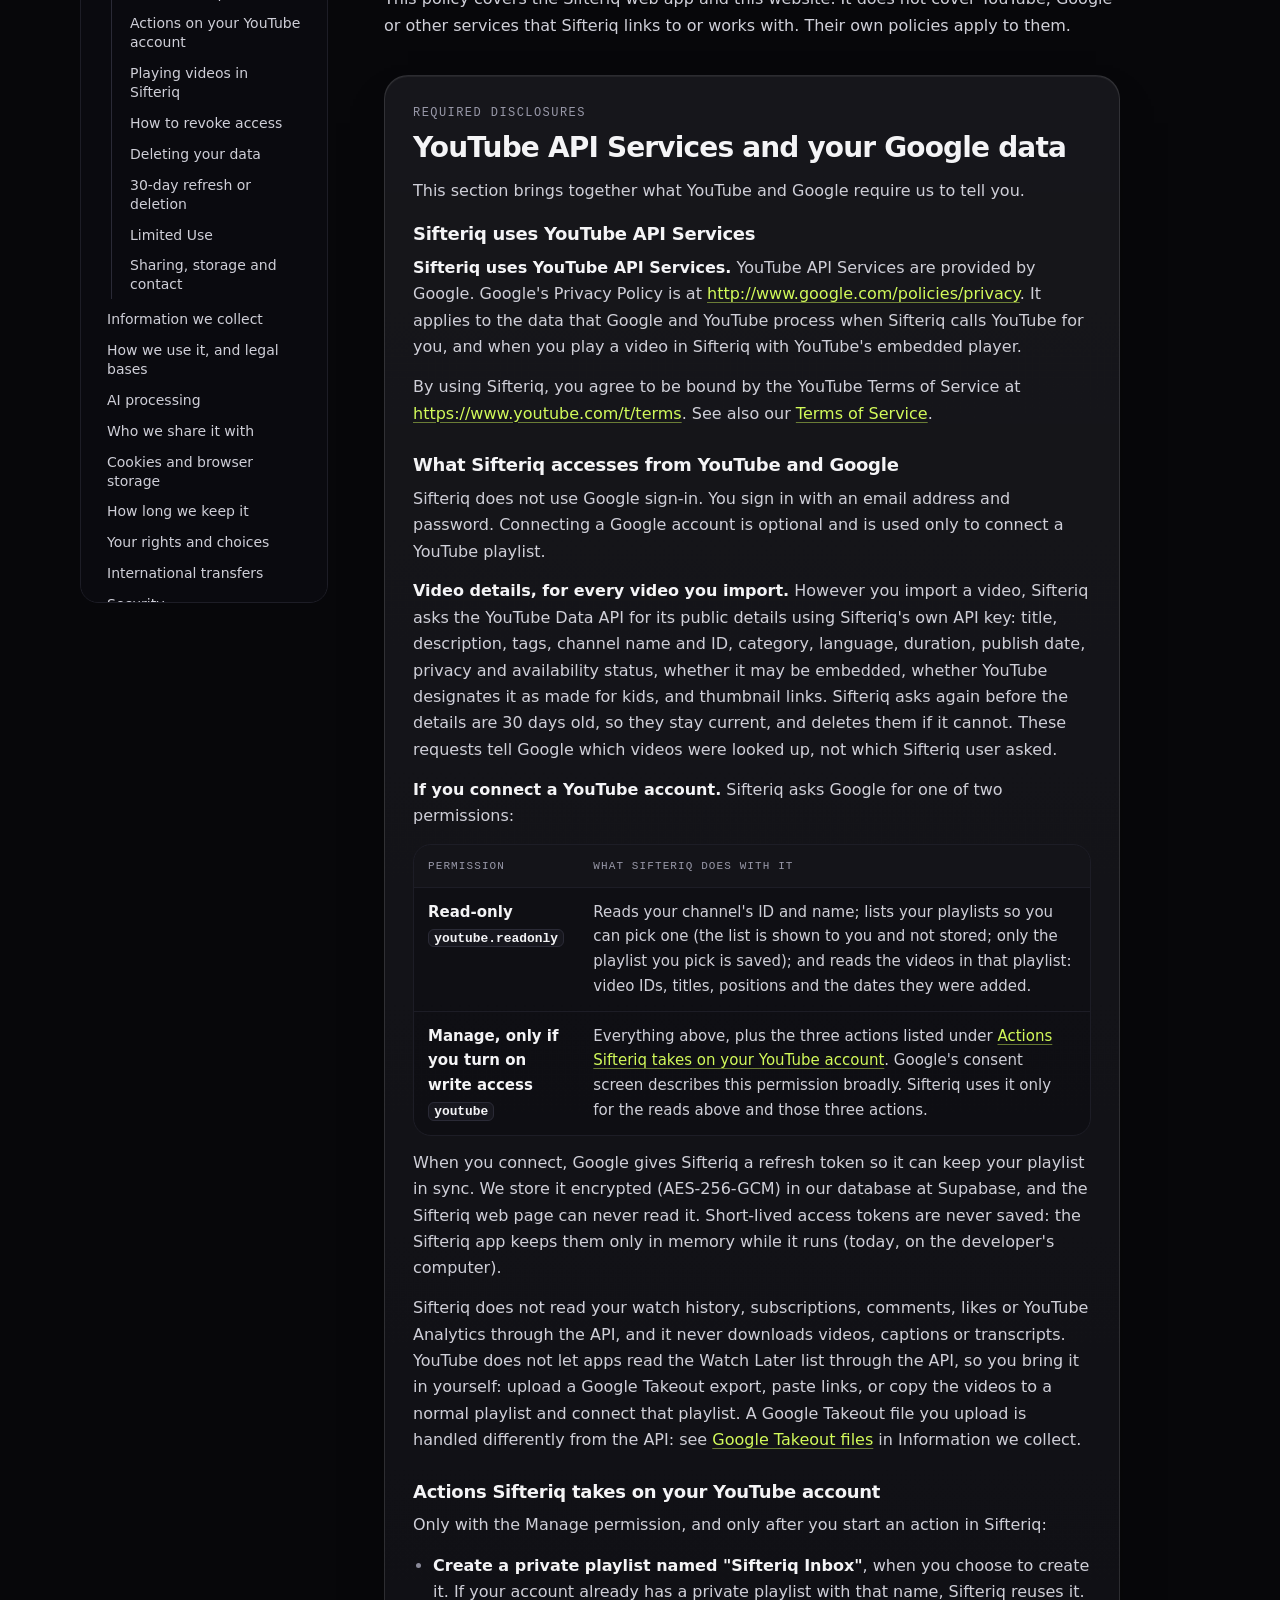
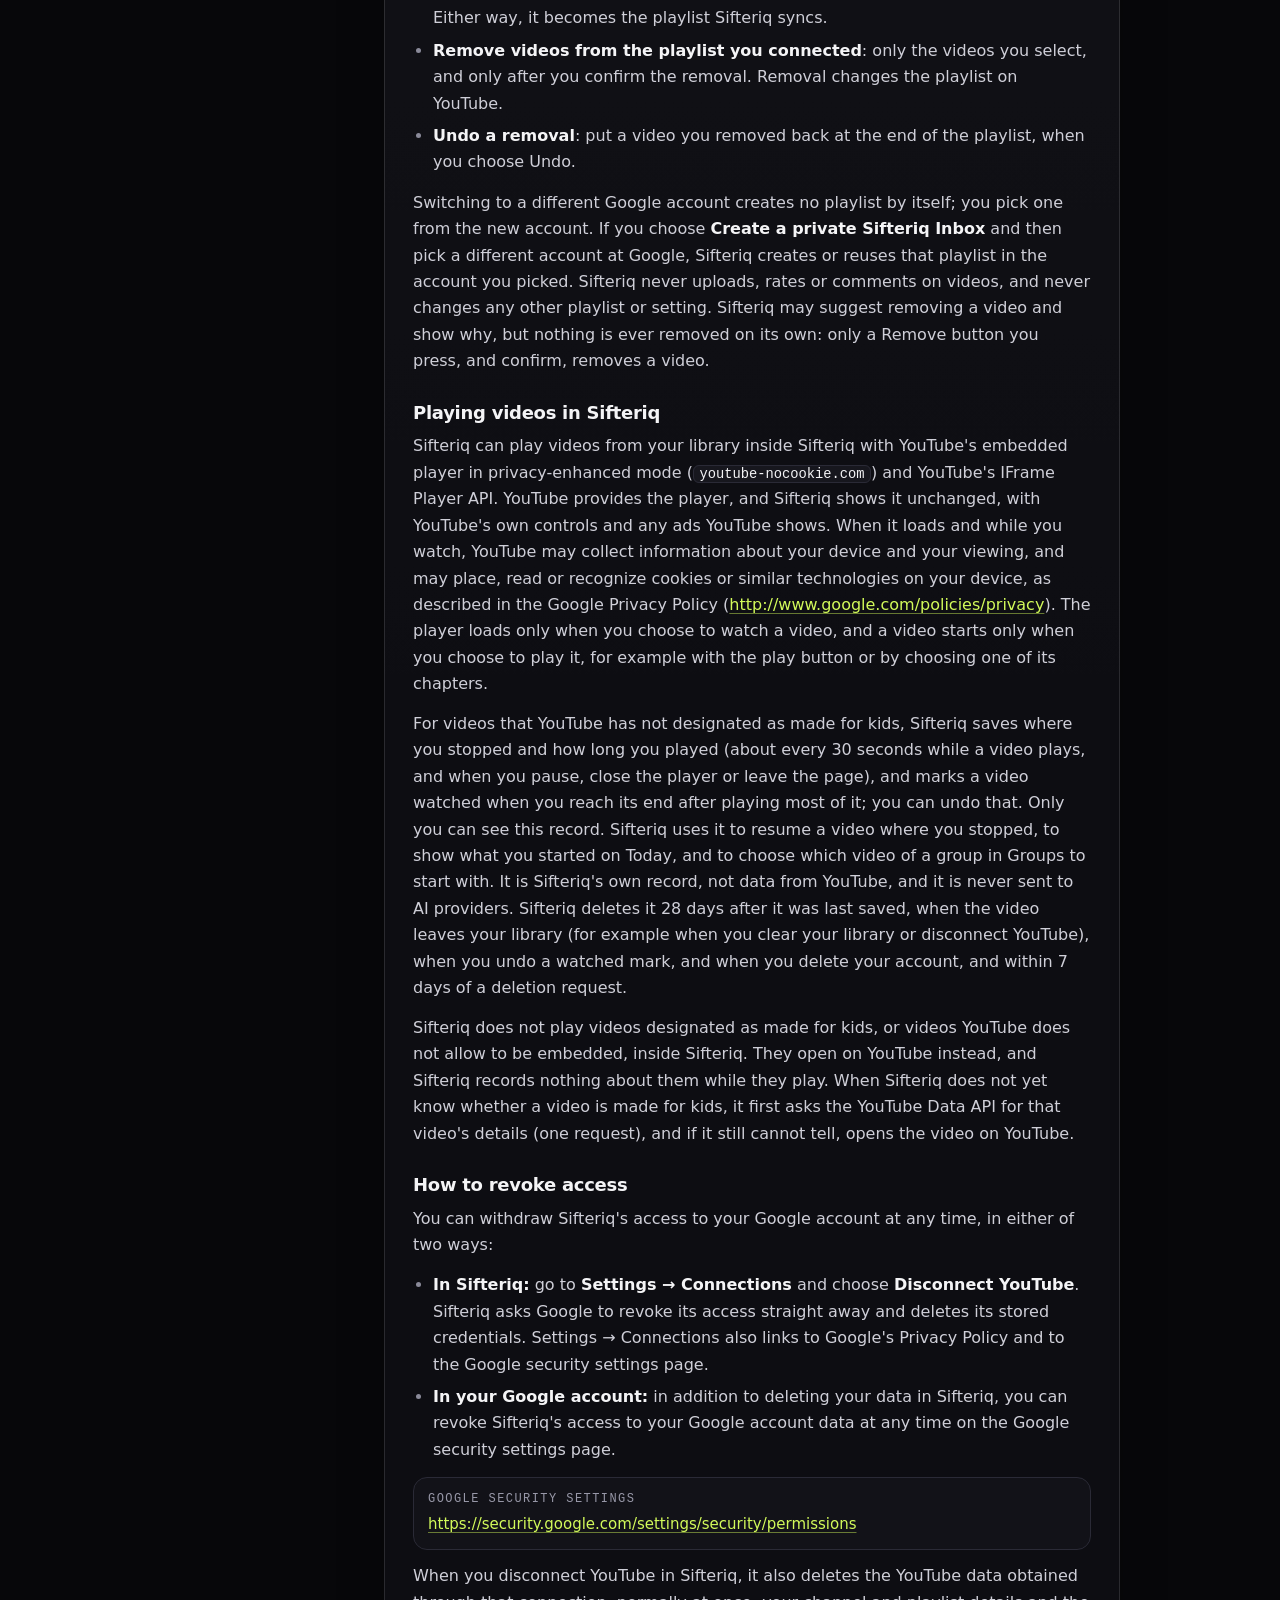
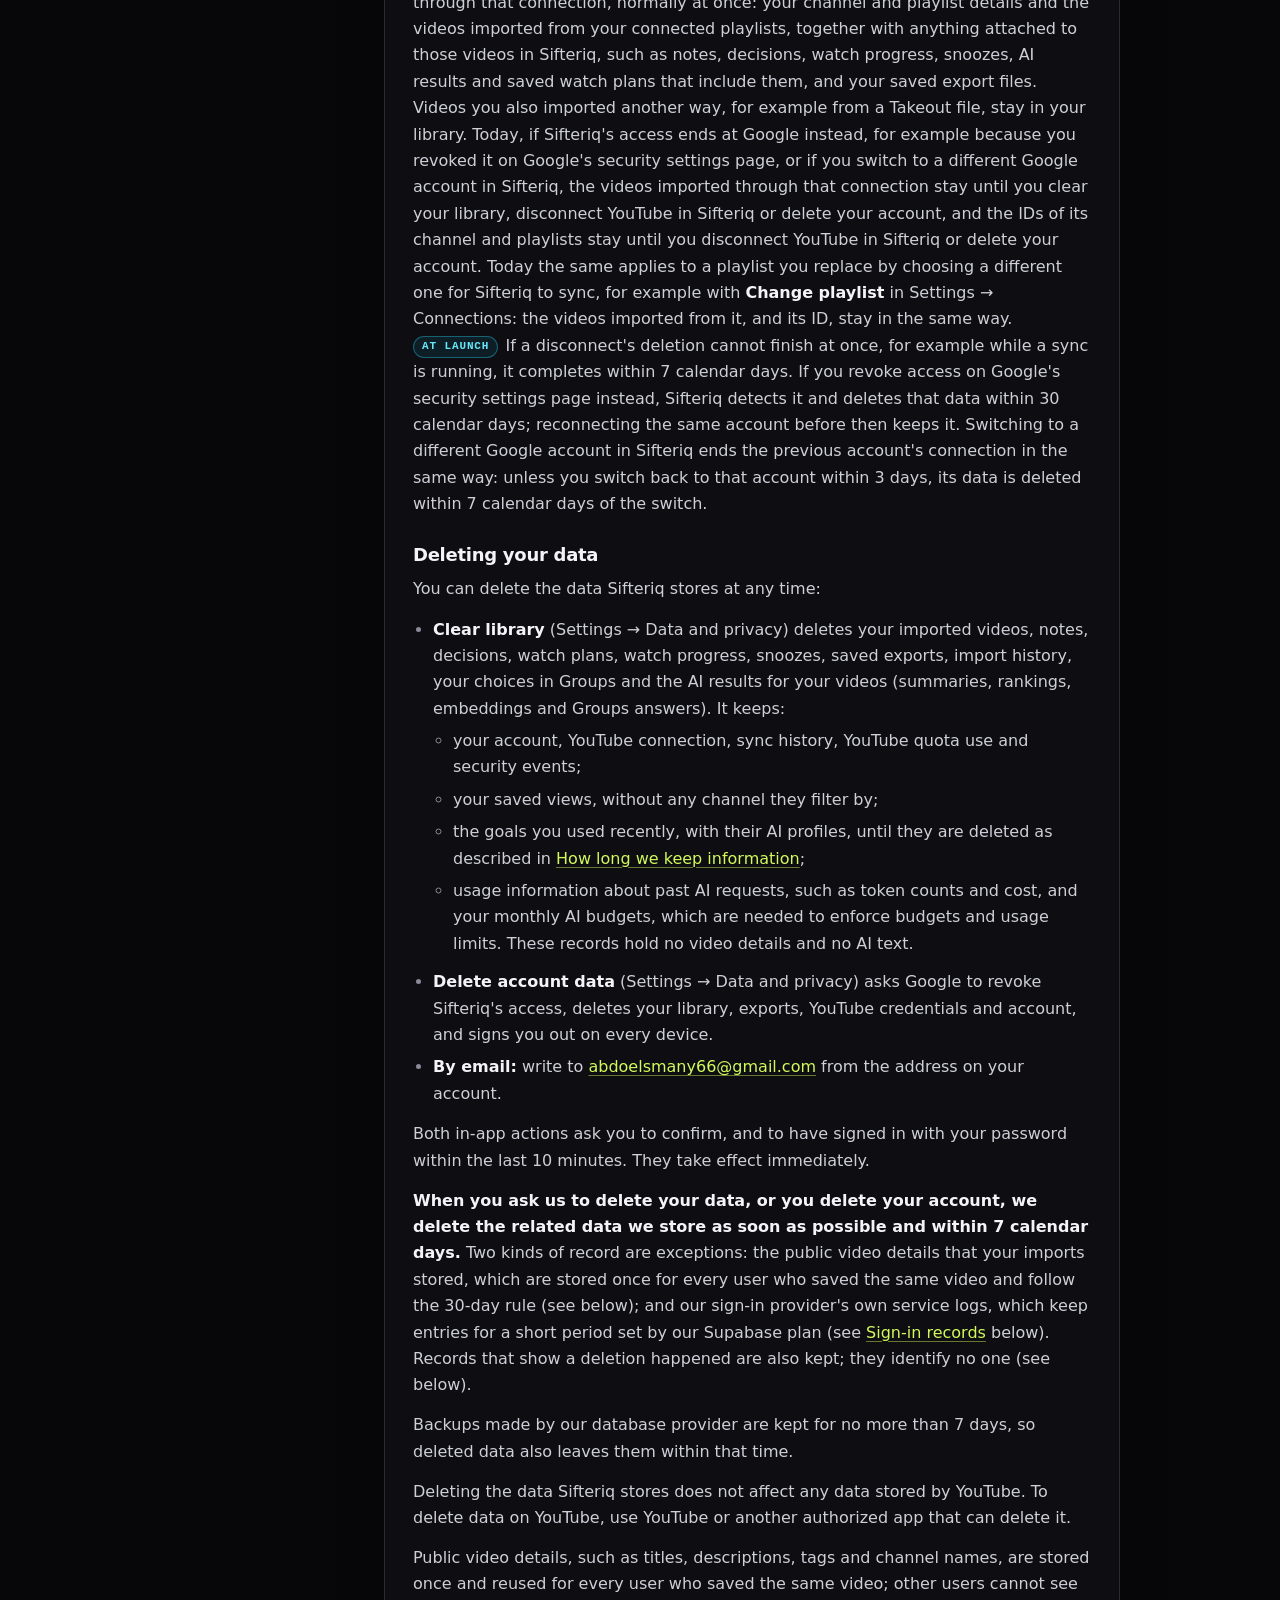
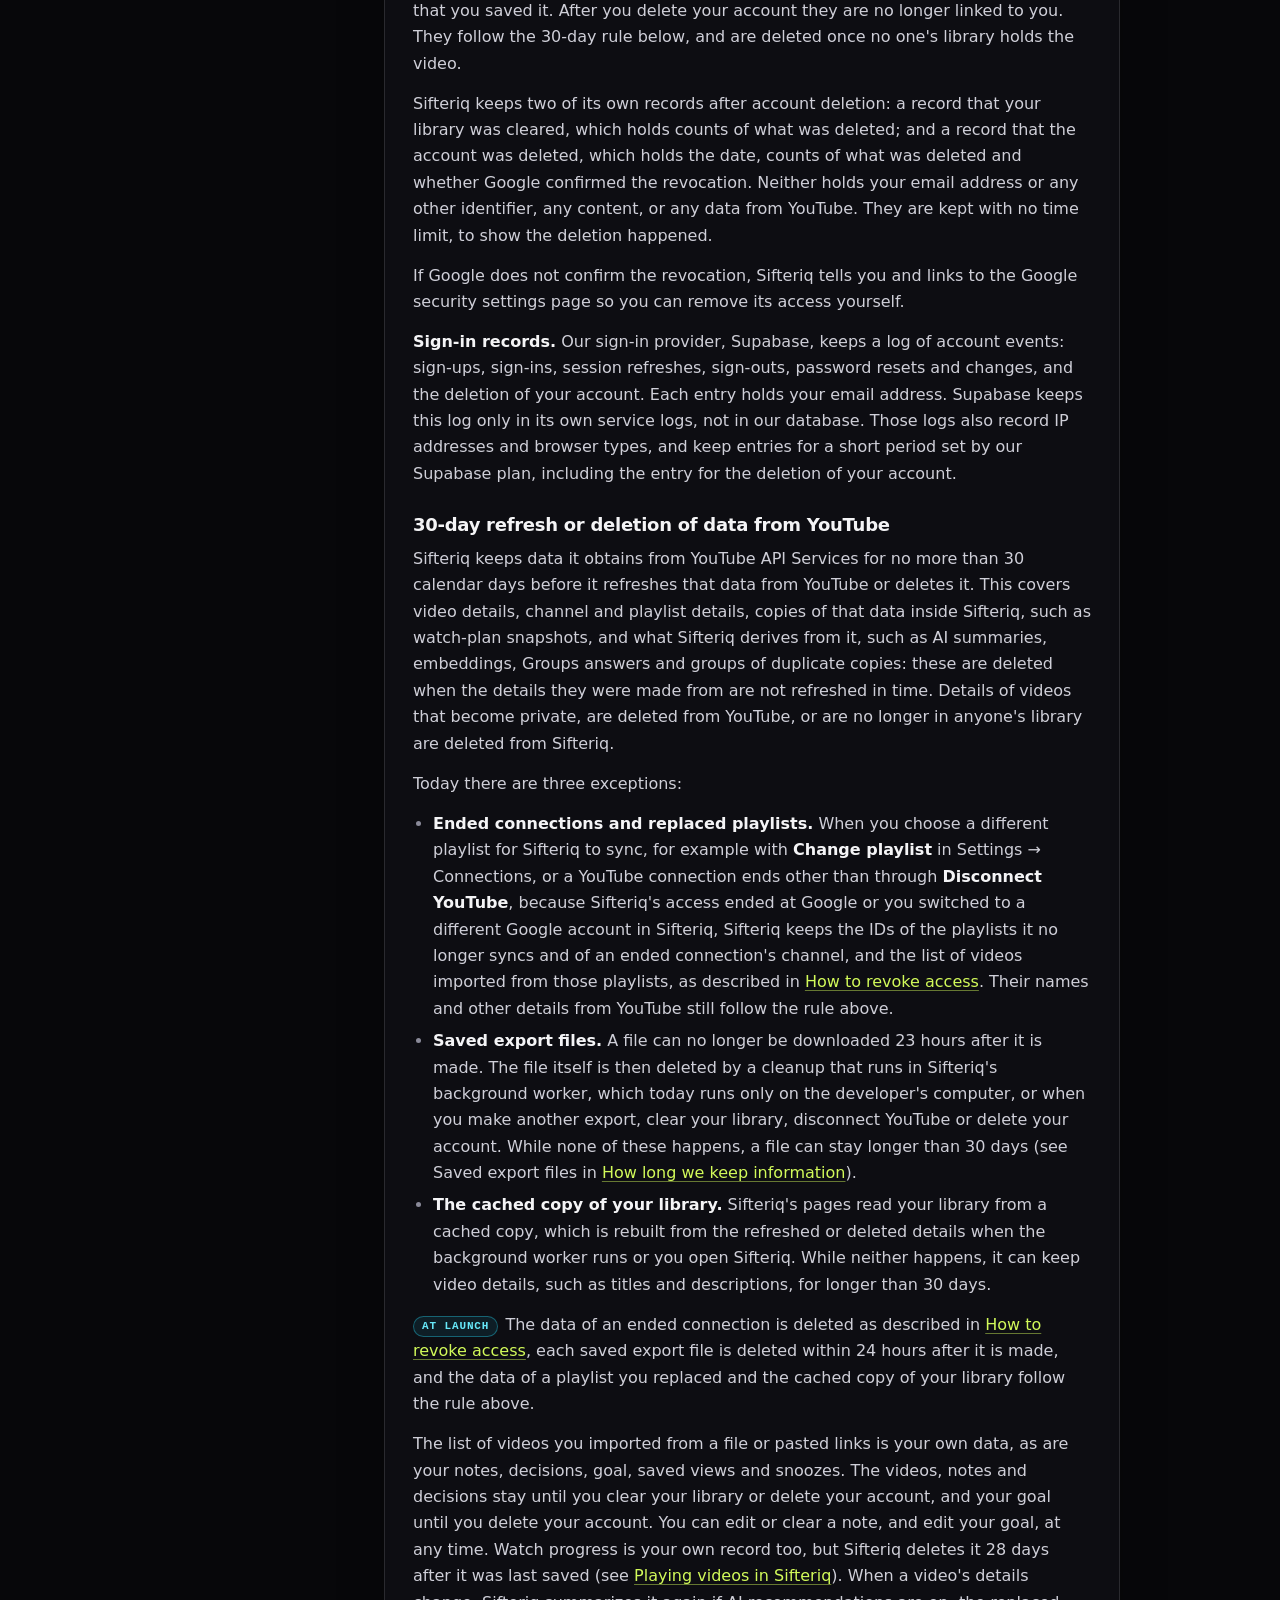
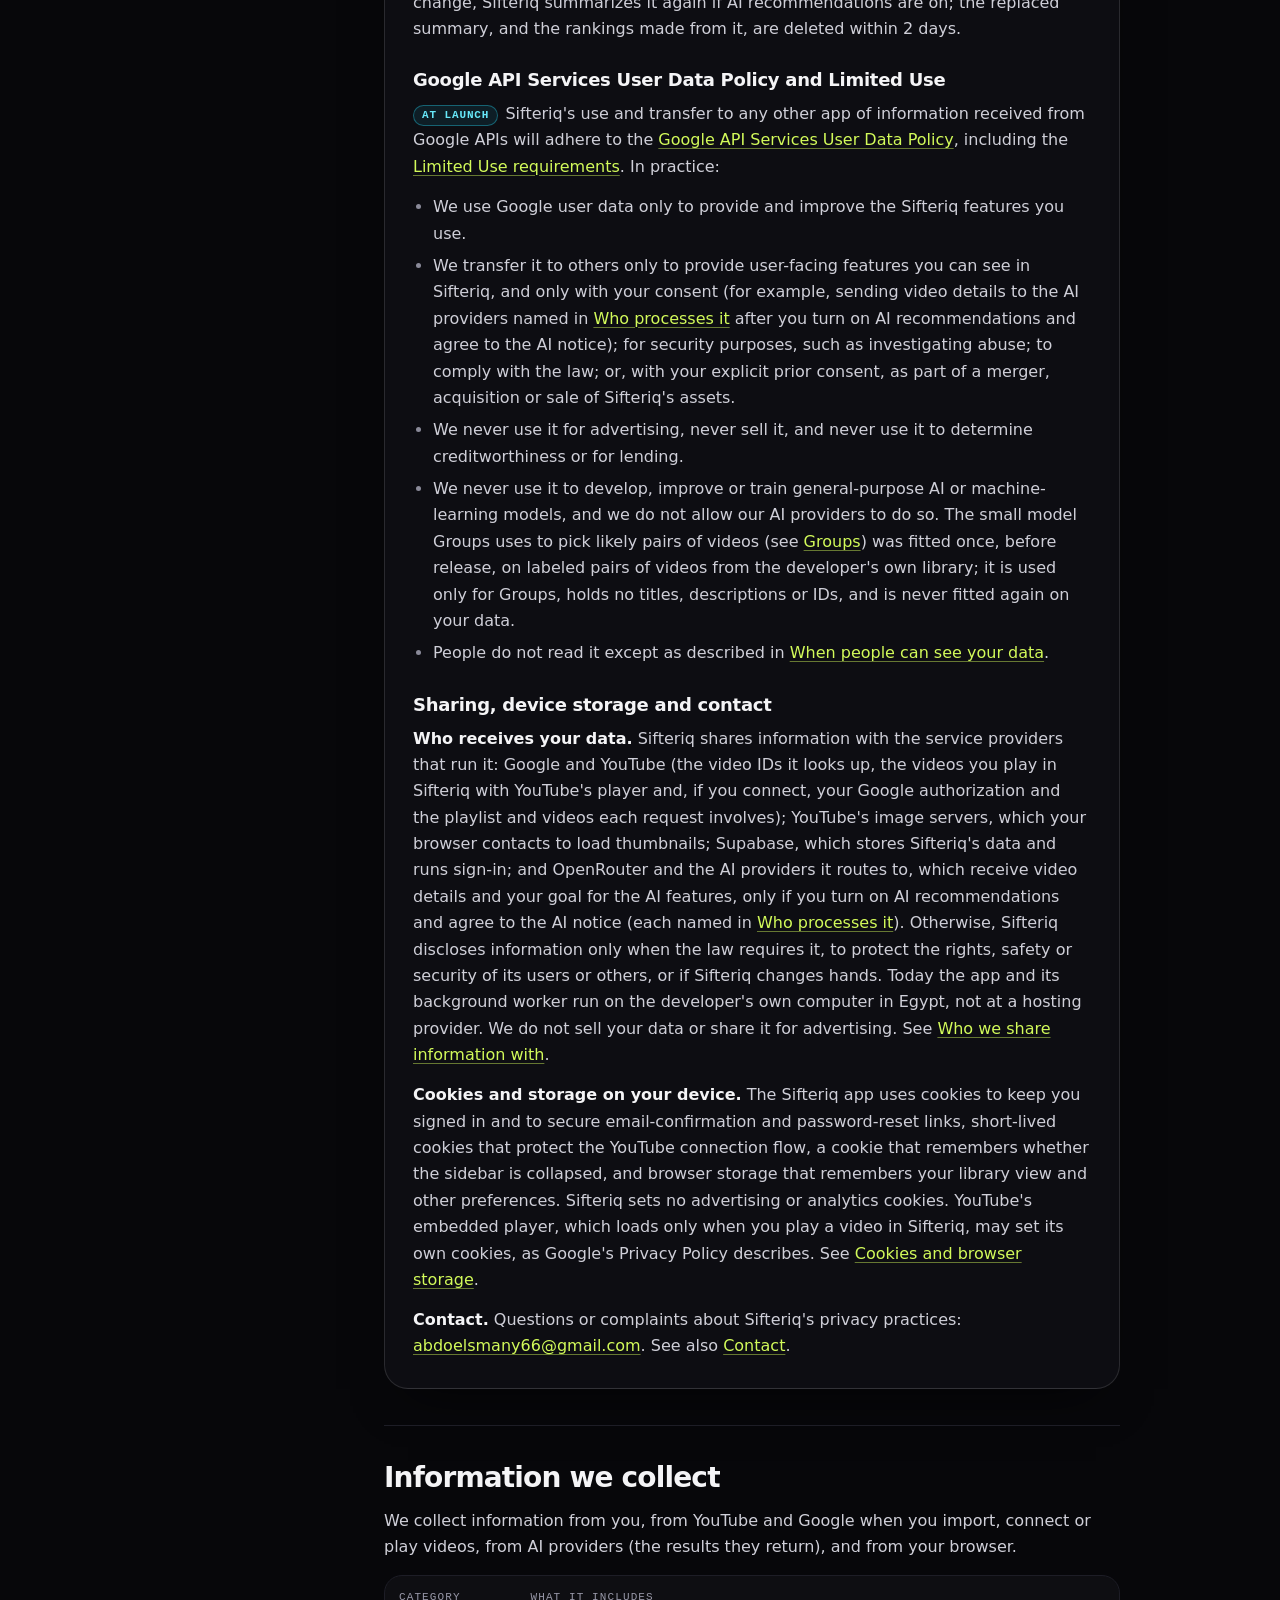
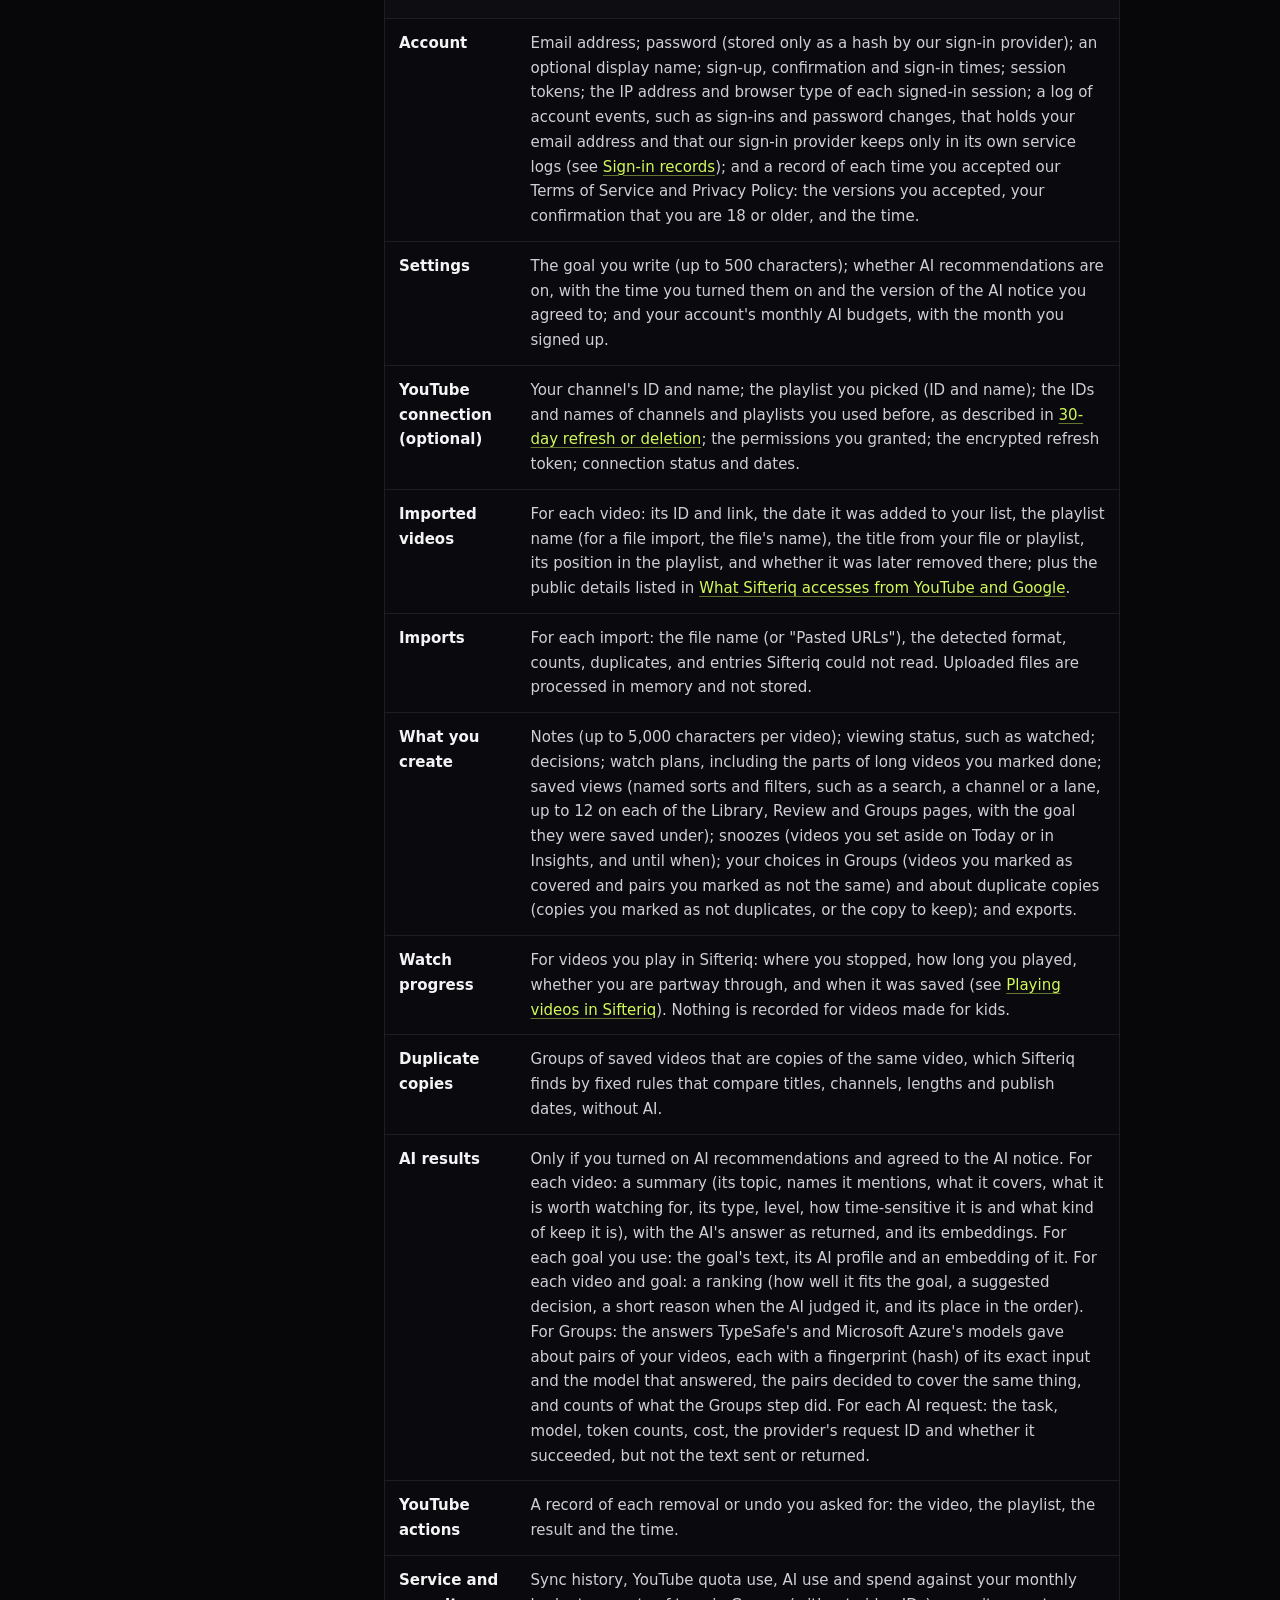
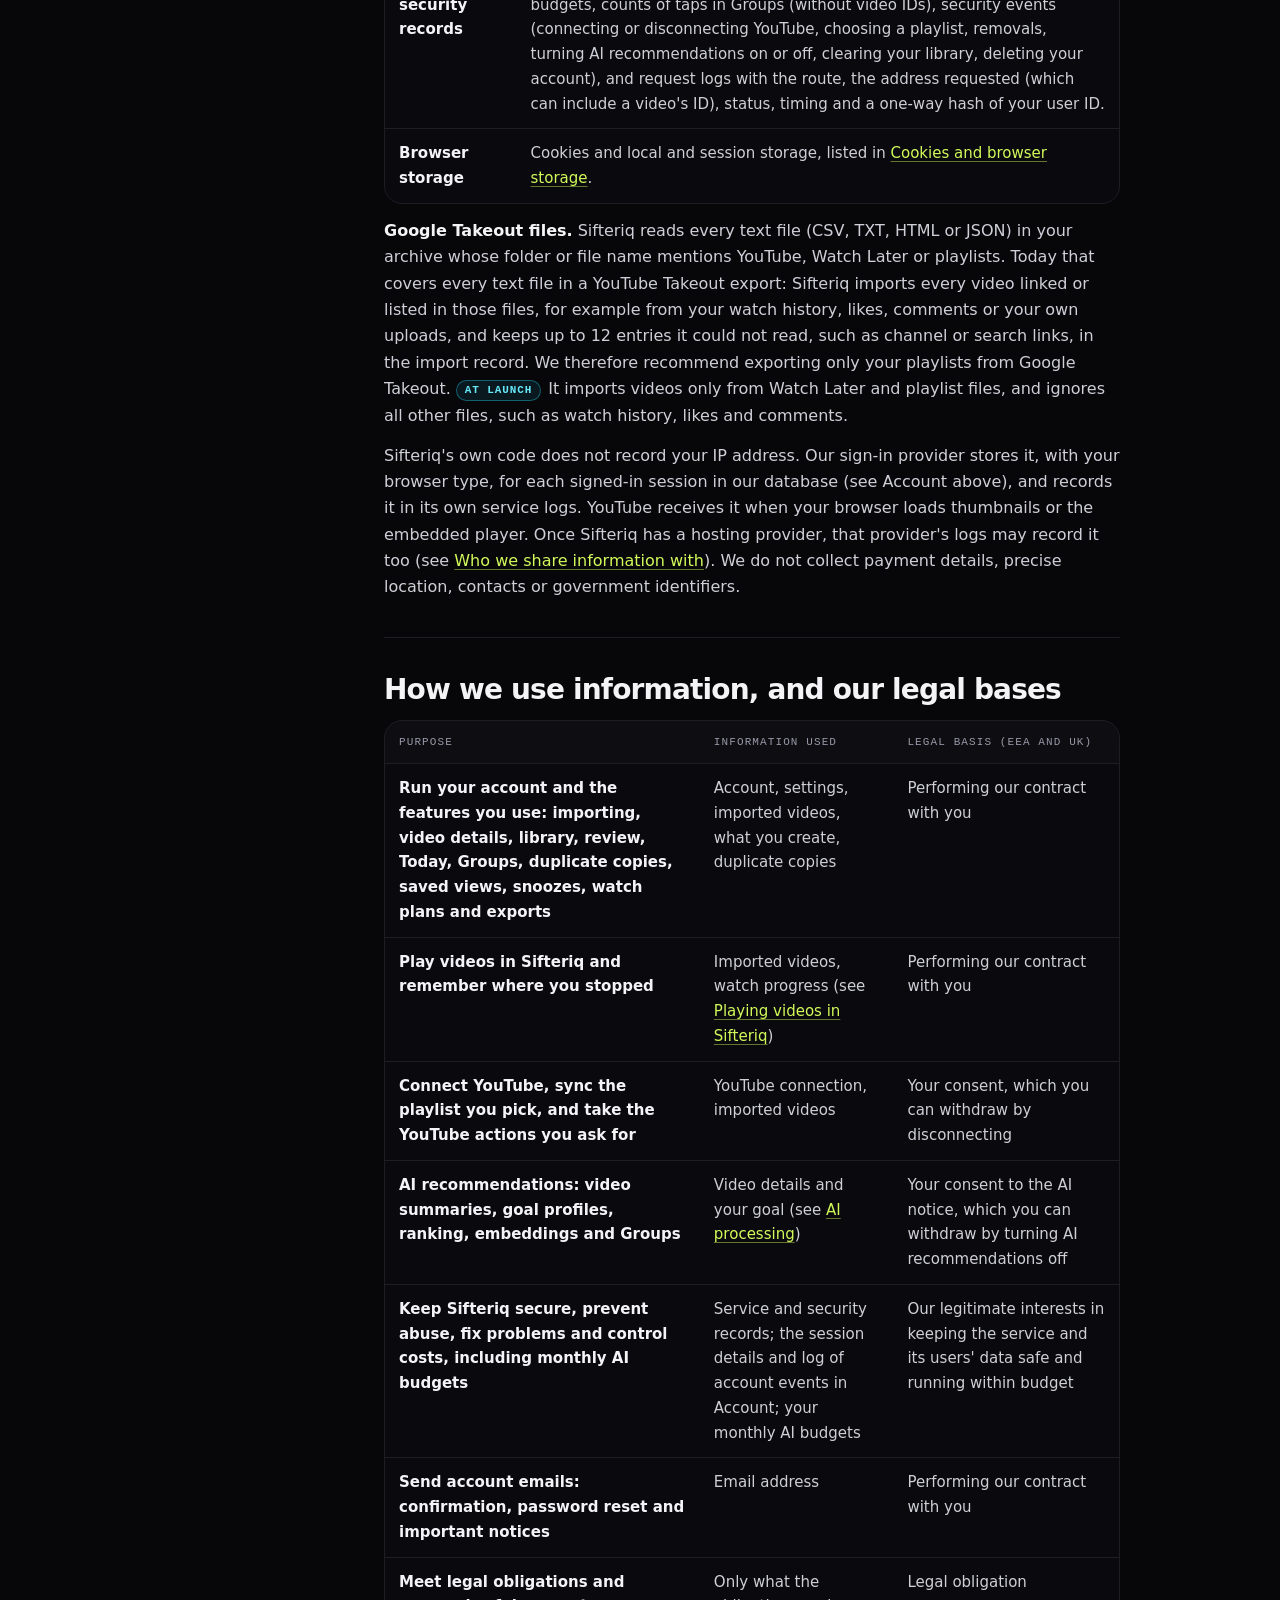
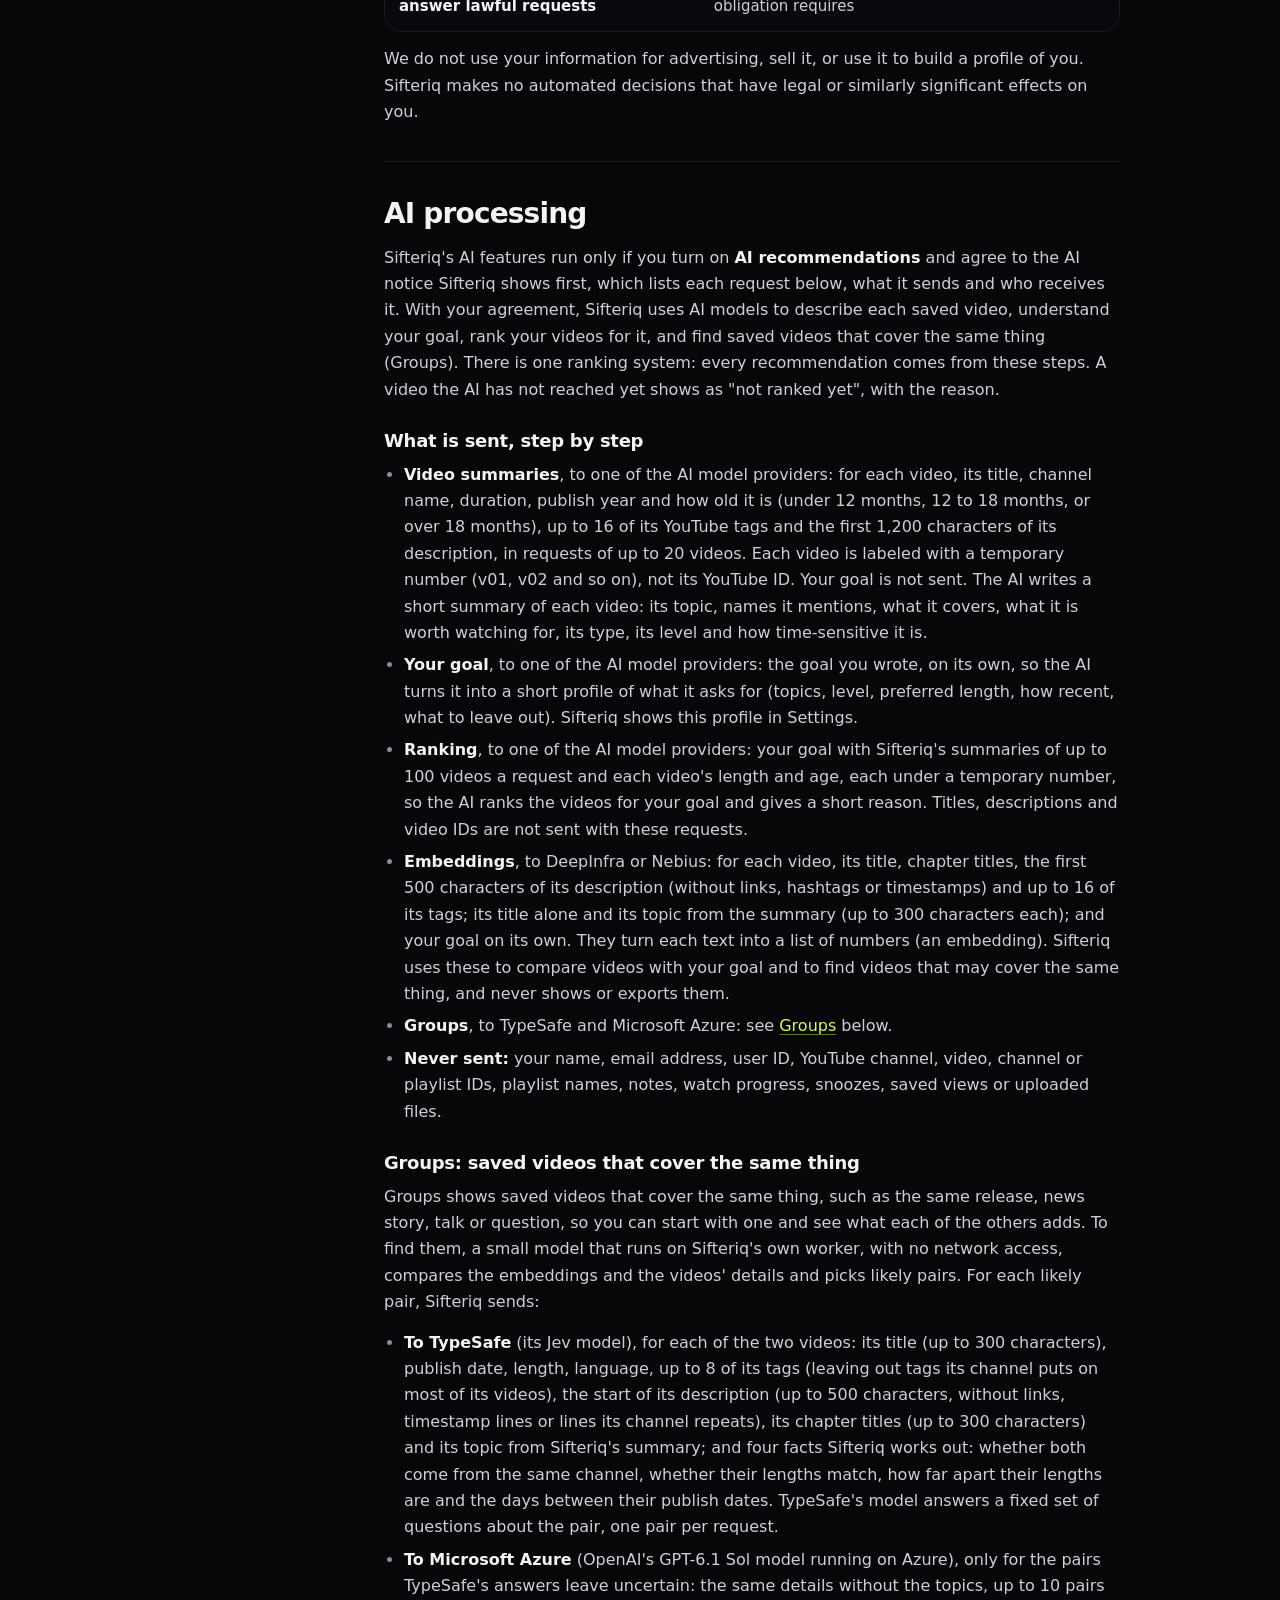
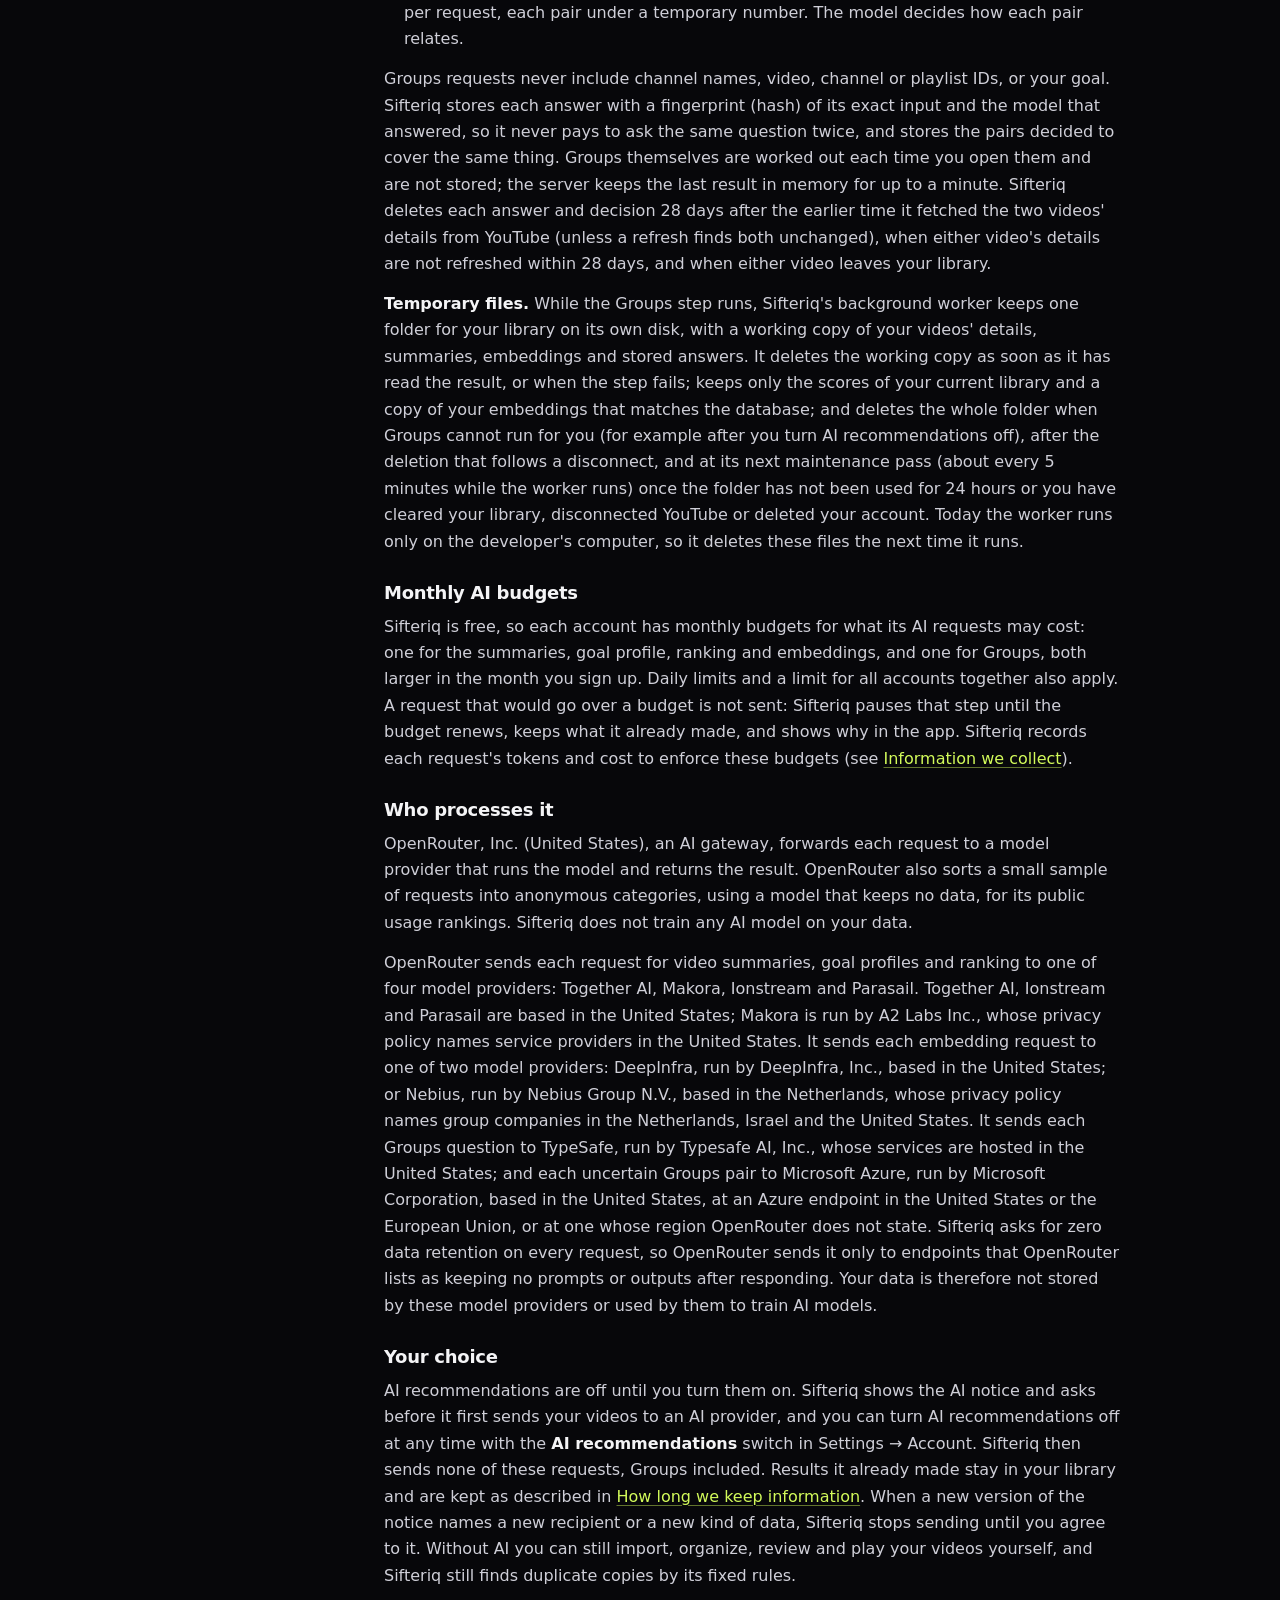
==== commit b0cdc715: "docs(policy): rewrite the privacy policy and terms for the current system A material change, effecti" ====
--- a/privacy.html
+++ b/privacy.html
@@ -1,5 +1,6 @@
 <!doctype html>
-<!-- Not legal advice; reviewed against YouTube API Services Developer Policies on 2026-10-08 -->
+<!-- Not legal advice; reviewed against YouTube API Services Developer Policies on 2026-10-08, rewritten for the current system on 2026-10-19 -->
+<!-- OWNER, AT PUBLICATION: replace both bracketed dates below (and the one in the callout and in #changes) with real <time datetime="YYYY-MM-DD">D Month YYYY</time> elements. Last updated = the publication date; Effective date = publication date + 14 days (a material change). Then set currentLegalVersions in the app (lib/sifteriq-legal.ts) to the Effective date. -->
 <html lang="en">
 <head>
   <meta charset="utf-8">
@@ -42,8 +43,8 @@
         <span class="eyebrow">Legal</span>
         <h1 class="text-fade">Privacy Policy</h1>
         <p class="doc-meta">
-          <span>Effective date: <strong><time datetime="2026-10-08">8 October 2026</time></strong></span>
-          <span>Last updated: <strong><time datetime="2026-10-13">13 October 2026</time></strong></span>
+          <span>Effective date: <strong>[EFFECTIVE DATE: publication date + 14 days, set at publication]</strong></span>
+          <span>Last updated: <strong>[PUBLICATION DATE, set at publication]</strong></span>
         </p>
       </header>
 
@@ -52,6 +53,7 @@
         <div>
           <p class="callout-title">Sifteriq is in private development and is not yet available to the public.</p>
           <p>No one other than its developer uses Sifteriq today. This policy describes how Sifteriq handles personal data, including how it will handle your data when it opens to users. Commitments marked "At launch" describe practices that are not yet in place. Sifteriq will not open to anyone other than its developer until they are in place, and we will remove each label as the practice it marks goes live. A label applies to everything after it, up to the end of its paragraph, list item or table cell, and to any list that the labeled sentence introduces. A label on a table row's heading applies to the whole row.</p>
+          <p>This version is a material change. It takes effect on [EFFECTIVE DATE], 14 days after it was published; until then the version effective 8 October 2026 applies. Sifteriq asks every account to accept this version before it continues, and to agree to its updated AI notice before it sends anything new to an AI provider (see <a href="#changes">Changes to this policy</a>).</p>
         </div>
       </div>
 
@@ -59,12 +61,12 @@
         <h2 id="summary-title">The short version</h2>
         <ul class="tick-list">
           <li>Sifteriq helps you organize your own YouTube Watch Later list. It uses YouTube API Services, and Google's Privacy Policy applies to data that YouTube processes.</li>
-          <li>We store your email address, the videos you import and their public YouTube details, what you write in Sifteriq, and AI results.</li>
-          <li>If you turn on AI triage, we send video details and your goal to an AI provider to rank your videos. If you agree to our AI notice of 13 October 2026, we also send them to AI providers to summarize and compare your videos, rank them for your goal and check possible duplicates, including to DeepInfra and Nebius, which turn text into embeddings (see <a href="#ai-more">Embeddings, video summaries and goal ranking</a>). We never send your name, email address, notes or account identifiers. The AI model providers keep none of it after responding. OpenRouter, which forwards each request, sorts a small sample of requests into anonymous categories for its public usage rankings (see <a href="#ai-who">Who processes it</a>).</li>
-          <li>We do not sell your data, show ads, or use analytics or tracking cookies.</li>
-          <li>AI triage runs only if you turn it on. Data from YouTube is refreshed or deleted within 30 days, with three exceptions today, described in <a href="#thirty-days">30-day refresh or deletion</a>.</li>
+          <li>We store your email address, the videos you import and their public YouTube details, what you write and choose in Sifteriq (such as notes, decisions, your goal, saved views and snoozes), where you stopped in videos you play in Sifteriq, and AI results.</li>
+          <li>If you turn on AI recommendations and agree to the AI notice Sifteriq shows first, we send video details and your goal through OpenRouter to AI providers that summarize your videos, rank them for your goal, turn text into embeddings and find saved videos that cover the same thing (Groups). Each provider is named in <a href="#ai-who">Who processes it</a>. We never send your name, email address, notes, watch progress or account identifiers. The AI providers keep none of it after responding. OpenRouter, which forwards each request, sorts a small sample of requests into anonymous categories for its public usage rankings.</li>
+          <li>We do not sell your data, show our own ads, or use analytics or tracking cookies. When you play a video in Sifteriq, YouTube's player loads and follows Google's Privacy Policy (see <a href="#yt-player">Playing videos in Sifteriq</a>).</li>
+          <li>AI features run only if you turn them on, within a monthly AI budget for each account. Data from YouTube is refreshed or deleted within 30 days, with three exceptions today, described in <a href="#thirty-days">30-day refresh or deletion</a>.</li>
           <li>You can export your data, disconnect YouTube, revoke access in your Google account, clear your library, or delete your account.</li>
-          <li>Clearing your library deletes your imported videos, notes, decisions, watch plans, saved exports, import history and AI results within 7 days. It keeps your account, your YouTube connection, your service, usage and security records, and, if you agreed to the AI notice of 13 October 2026, your recent goals and their AI profiles. Deleting your account deletes your data within 7 days, except our sign-in provider's own service logs. After that deletion, apart from those logs, the only records that stay longer than 7 days show that a deletion happened, or are public video details that are no longer linked to you and follow the 30-day rule; none of them identifies you (see <a href="#delete">Deleting your data</a>).</li>
+          <li>Clearing your library deletes your imported videos, notes, decisions, watch plans, watch progress, snoozes, saved exports, import history and AI results within 7 days. It keeps your account, your YouTube connection, your saved views (without any channel they filter by), your service, usage and security records, and your recent goals with their AI profiles. Deleting your account deletes your data within 7 days, except our sign-in provider's own service logs. After that deletion, apart from those logs, the only records that stay longer than 7 days show that a deletion happened, or are public video details that are no longer linked to you and follow the 30-day rule; none of them identifies you (see <a href="#delete">Deleting your data</a>).</li>
           <li>Disconnecting YouTube in Sifteriq also deletes the videos imported through that connection, normally at once. Today, revoking access in your Google account, or switching to a different Google account in Sifteriq, ends Sifteriq's access to that account but keeps the videos imported through it (see <a href="#revoke">How to revoke access</a>). <span class="launch">At launch</span> A disconnect's deletion always completes within 7 days, and revoking access in your Google account or switching to a different Google account also deletes the videos imported through that connection.</li>
         </ul>
       </section>
@@ -80,6 +82,7 @@
                 <li><a href="#yt-uses">Sifteriq uses YouTube API Services</a></li>
                 <li><a href="#yt-access">What Sifteriq accesses</a></li>
                 <li><a href="#yt-actions">Actions on your YouTube account</a></li>
+                <li><a href="#yt-player">Playing videos in Sifteriq</a></li>
                 <li><a href="#revoke">How to revoke access</a></li>
                 <li><a href="#delete">Deleting your data</a></li>
                 <li><a href="#thirty-days">30-day refresh or deletion</a></li>
@@ -119,12 +122,12 @@
             <p>This section brings together what YouTube and Google require us to tell you.</p>
 
             <h3 id="yt-uses">Sifteriq uses YouTube API Services</h3>
-            <p><strong>Sifteriq uses YouTube API Services.</strong> YouTube API Services are provided by Google. Google's Privacy Policy is at <a href="http://www.google.com/policies/privacy">http://www.google.com/policies/privacy</a>. It applies to the data that Google and YouTube process when Sifteriq calls YouTube for you.</p>
+            <p><strong>Sifteriq uses YouTube API Services.</strong> YouTube API Services are provided by Google. Google's Privacy Policy is at <a href="http://www.google.com/policies/privacy">http://www.google.com/policies/privacy</a>. It applies to the data that Google and YouTube process when Sifteriq calls YouTube for you, and when you play a video in Sifteriq with YouTube's embedded player.</p>
             <p>By using Sifteriq, you agree to be bound by the YouTube Terms of Service at <a href="https://www.youtube.com/t/terms">https://www.youtube.com/t/terms</a>. See also our <a href="terms.html">Terms of Service</a>.</p>
 
             <h3 id="yt-access">What Sifteriq accesses from YouTube and Google</h3>
             <p>Sifteriq does not use Google sign-in. You sign in with an email address and password. Connecting a Google account is optional and is used only to connect a YouTube playlist.</p>
-            <p><strong>Video details, for every video you import.</strong> However you import a video, Sifteriq asks the YouTube Data API for its public details using Sifteriq's own API key: title, description, tags, channel name and ID, category, language, duration, publish date, privacy and availability status, and thumbnail links. These requests tell Google which videos were looked up, not which Sifteriq user asked.</p>
+            <p><strong>Video details, for every video you import.</strong> However you import a video, Sifteriq asks the YouTube Data API for its public details using Sifteriq's own API key: title, description, tags, channel name and ID, category, language, duration, publish date, privacy and availability status, whether it may be embedded, whether YouTube designates it as made for kids, and thumbnail links. Sifteriq asks again before the details are 30 days old, so they stay current, and deletes them if it cannot. These requests tell Google which videos were looked up, not which Sifteriq user asked.</p>
             <p><strong>If you connect a YouTube account.</strong> Sifteriq asks Google for one of two permissions:</p>
             <div class="table-wrap">
               <table class="stack">
@@ -144,7 +147,7 @@
               </table>
             </div>
             <p>When you connect, Google gives Sifteriq a refresh token so it can keep your playlist in sync. We store it encrypted (AES-256-GCM) in our database at Supabase, and the Sifteriq web page can never read it. Short-lived access tokens are never saved: the Sifteriq app keeps them only in memory while it runs (today, on the developer's computer).</p>
-            <p>Sifteriq does not read your watch history, subscriptions, comments, likes or YouTube Analytics through the API, and it never downloads videos. YouTube does not let apps read the Watch Later list through the API, so you bring it in yourself: upload a Google Takeout export, paste links, or copy the videos to a normal playlist and connect that playlist. A Google Takeout file you upload is handled differently from the API: see <a href="#takeout">Google Takeout files</a> in Information we collect.</p>
+            <p>Sifteriq does not read your watch history, subscriptions, comments, likes or YouTube Analytics through the API, and it never downloads videos, captions or transcripts. YouTube does not let apps read the Watch Later list through the API, so you bring it in yourself: upload a Google Takeout export, paste links, or copy the videos to a normal playlist and connect that playlist. A Google Takeout file you upload is handled differently from the API: see <a href="#takeout">Google Takeout files</a> in Information we collect.</p>
 
             <h3 id="yt-actions">Actions Sifteriq takes on your YouTube account</h3>
             <p>Only with the Manage permission, and only after you start an action in Sifteriq:</p>
@@ -153,7 +156,12 @@
               <li><strong>Remove videos from the playlist you connected</strong>: only the videos you select, and only after you confirm the removal. Removal changes the playlist on YouTube.</li>
               <li><strong>Undo a removal</strong>: put a video you removed back at the end of the playlist, when you choose Undo.</li>
             </ul>
-            <p>Switching to a different Google account creates no playlist by itself; you pick one from the new account. If you choose <strong>Create a private Sifteriq Inbox</strong> and then pick a different account at Google, Sifteriq creates or reuses that playlist in the account you picked. Sifteriq never uploads, rates or comments on videos, and never changes any other playlist or setting. AI suggestions never remove anything on their own.</p>
+            <p>Switching to a different Google account creates no playlist by itself; you pick one from the new account. If you choose <strong>Create a private Sifteriq Inbox</strong> and then pick a different account at Google, Sifteriq creates or reuses that playlist in the account you picked. Sifteriq never uploads, rates or comments on videos, and never changes any other playlist or setting. Sifteriq may suggest removing a video and show why, but nothing is ever removed on its own: only a Remove button you press, and confirm, removes a video.</p>
+
+            <h3 id="yt-player">Playing videos in Sifteriq</h3>
+            <p>Sifteriq can play videos from your library inside Sifteriq with YouTube's embedded player in privacy-enhanced mode (<code>youtube-nocookie.com</code>) and YouTube's IFrame Player API. YouTube provides the player, and Sifteriq shows it unchanged, with YouTube's own controls and any ads YouTube shows. When it loads and while you watch, YouTube may collect information about your device and your viewing, and may place, read or recognize cookies or similar technologies on your device, as described in the Google Privacy Policy (<a href="http://www.google.com/policies/privacy">http://www.google.com/policies/privacy</a>). The player loads only when you choose to watch a video, and a video starts only when you choose to play it, for example with the play button or by choosing one of its chapters.</p>
+            <p>For videos that YouTube has not designated as made for kids, Sifteriq saves where you stopped and how long you played (about every 30 seconds while a video plays, and when you pause, close the player or leave the page), and marks a video watched when you reach its end after playing most of it; you can undo that. Only you can see this record. Sifteriq uses it to resume a video where you stopped, to show what you started on Today, and to choose which video of a group in Groups to start with. It is Sifteriq's own record, not data from YouTube, and it is never sent to AI providers. Sifteriq deletes it 28 days after it was last saved, when the video leaves your library (for example when you clear your library or disconnect YouTube), when you undo a watched mark, and when you delete your account, and within 7 days of a deletion request.</p>
+            <p>Sifteriq does not play videos designated as made for kids, or videos YouTube does not allow to be embedded, inside Sifteriq. They open on YouTube instead, and Sifteriq records nothing about them while they play. When Sifteriq does not yet know whether a video is made for kids, it first asks the YouTube Data API for that video's details (one request), and if it still cannot tell, opens the video on YouTube.</p>
 
             <h3 id="revoke">How to revoke access</h3>
             <p>You can withdraw Sifteriq's access to your Google account at any time, in either of two ways:</p>
@@ -162,18 +170,19 @@
               <li><strong>In your Google account:</strong> in addition to deleting your data in Sifteriq, you can revoke Sifteriq's access to your Google account data at any time on the Google security settings page.</li>
             </ul>
             <p class="key-link"><span class="eyebrow">Google security settings</span><a href="https://security.google.com/settings/security/permissions">https://security.google.com/settings/security/permissions</a></p>
-            <p>When you disconnect YouTube in Sifteriq, it also deletes the YouTube data obtained through that connection, normally at once: your channel and playlist details and the videos imported from your connected playlists, together with anything attached to those videos in Sifteriq, such as notes, decisions, AI results and saved watch plans that include them, and your saved export files. Videos you also imported another way, for example from a Takeout file, stay in your library. Today, if Sifteriq's access ends at Google instead, for example because you revoked it on Google's security settings page, or if you switch to a different Google account in Sifteriq, the videos imported through that connection stay until you clear your library, disconnect YouTube in Sifteriq or delete your account, and the IDs of its channel and playlists stay until you disconnect YouTube in Sifteriq or delete your account. Today the same applies to a playlist you replace by choosing a different one for Sifteriq to sync, for example with <strong>Change playlist</strong> in Settings → Connections: the videos imported from it, and its ID, stay in the same way. <span class="launch">At launch</span> If a disconnect's deletion cannot finish at once, for example while a sync is running, it completes within 7 calendar days. If you revoke access on Google's security settings page instead, Sifteriq detects it and deletes that data within 30 calendar days; reconnecting the same account before then keeps it. Switching to a different Google account in Sifteriq ends the previous account's connection in the same way: unless you switch back to that account within 3 days, its data is deleted within 7 calendar days of the switch.</p>
+            <p>When you disconnect YouTube in Sifteriq, it also deletes the YouTube data obtained through that connection, normally at once: your channel and playlist details and the videos imported from your connected playlists, together with anything attached to those videos in Sifteriq, such as notes, decisions, watch progress, snoozes, AI results and saved watch plans that include them, and your saved export files. Videos you also imported another way, for example from a Takeout file, stay in your library. Today, if Sifteriq's access ends at Google instead, for example because you revoked it on Google's security settings page, or if you switch to a different Google account in Sifteriq, the videos imported through that connection stay until you clear your library, disconnect YouTube in Sifteriq or delete your account, and the IDs of its channel and playlists stay until you disconnect YouTube in Sifteriq or delete your account. Today the same applies to a playlist you replace by choosing a different one for Sifteriq to sync, for example with <strong>Change playlist</strong> in Settings → Connections: the videos imported from it, and its ID, stay in the same way. <span class="launch">At launch</span> If a disconnect's deletion cannot finish at once, for example while a sync is running, it completes within 7 calendar days. If you revoke access on Google's security settings page instead, Sifteriq detects it and deletes that data within 30 calendar days; reconnecting the same account before then keeps it. Switching to a different Google account in Sifteriq ends the previous account's connection in the same way: unless you switch back to that account within 3 days, its data is deleted within 7 calendar days of the switch.</p>
 
             <h3 id="delete">Deleting your data</h3>
             <p>You can delete the data Sifteriq stores at any time:</p>
             <ul>
-              <li><strong>Clear library</strong> (Settings → Data and privacy) deletes your imported videos, notes, decisions, watch plans, saved exports, import history and the AI results for your videos. It keeps:
+              <li><strong>Clear library</strong> (Settings → Data and privacy) deletes your imported videos, notes, decisions, watch plans, watch progress, snoozes, saved exports, import history, your choices in Groups and the AI results for your videos (summaries, rankings, embeddings and Groups answers). It keeps:
                 <ul>
                   <li>your account, YouTube connection, sync history, YouTube quota use and security events;</li>
-                  <li>if you agreed to the AI notice of 13 October 2026, the goals you used recently, with their AI profiles, until they are deleted as described in <a href="#retention">How long we keep information</a>;</li>
-                  <li>usage information about past AI requests, such as token counts and cost, which is needed to enforce usage limits.</li>
+                  <li>your saved views, without any channel they filter by;</li>
+                  <li>the goals you used recently, with their AI profiles, until they are deleted as described in <a href="#retention">How long we keep information</a>;</li>
+                  <li>usage information about past AI requests, such as token counts and cost, and your monthly AI budgets, which are needed to enforce budgets and usage limits. These records hold no video details and no AI text.</li>
                 </ul>
-                It also deletes the rest of those AI request records and the counts of failed AI attempts within 7 calendar days.</li>
+              </li>
               <li><strong>Delete account data</strong> (Settings → Data and privacy) asks Google to revoke Sifteriq's access, deletes your library, exports, YouTube credentials and account, and signs you out on every device.</li>
               <li><strong>By email:</strong> write to <a href="mailto:abdoelsmany66@gmail.com">abdoelsmany66@gmail.com</a> from the address on your account.</li>
             </ul>
@@ -181,13 +190,13 @@
             <p><strong>When you ask us to delete your data, or you delete your account, we delete the related data we store as soon as possible and within 7 calendar days.</strong> Two kinds of record are exceptions: the public video details that your imports stored, which are stored once for every user who saved the same video and follow the 30-day rule (see below); and our sign-in provider's own service logs, which keep entries for a short period set by our Supabase plan (see <a href="#sign-in-records">Sign-in records</a> below). Records that show a deletion happened are also kept; they identify no one (see below).</p>
             <p>Backups made by our database provider are kept for no more than 7 days, so deleted data also leaves them within that time.</p>
             <p>Deleting the data Sifteriq stores does not affect any data stored by YouTube. To delete data on YouTube, use YouTube or another authorized app that can delete it.</p>
-            <p>Public video details, such as titles, descriptions, tags and channel names, are stored once and reused for every user who saved the same video; other users cannot see that you saved it. After you delete your account they are no longer linked to you. They follow the 30-day rule below.</p>
+            <p>Public video details, such as titles, descriptions, tags and channel names, are stored once and reused for every user who saved the same video; other users cannot see that you saved it. After you delete your account they are no longer linked to you. They follow the 30-day rule below, and are deleted once no one's library holds the video.</p>
             <p>Sifteriq keeps two of its own records after account deletion: a record that your library was cleared, which holds counts of what was deleted; and a record that the account was deleted, which holds the date, counts of what was deleted and whether Google confirmed the revocation. Neither holds your email address or any other identifier, any content, or any data from YouTube. They are kept with no time limit, to show the deletion happened.</p>
             <p>If Google does not confirm the revocation, Sifteriq tells you and links to the Google security settings page so you can remove its access yourself.</p>
             <p id="sign-in-records"><strong>Sign-in records.</strong> Our sign-in provider, Supabase, keeps a log of account events: sign-ups, sign-ins, session refreshes, sign-outs, password resets and changes, and the deletion of your account. Each entry holds your email address. Supabase keeps this log only in its own service logs, not in our database. Those logs also record IP addresses and browser types, and keep entries for a short period set by our Supabase plan, including the entry for the deletion of your account.</p>
 
             <h3 id="thirty-days">30-day refresh or deletion of data from YouTube</h3>
-            <p>Sifteriq keeps data it obtains from YouTube API Services for no more than 30 calendar days before it refreshes that data from YouTube or deletes it. This covers video details, channel and playlist details, and copies of that data inside Sifteriq, such as watch-plan snapshots. Details of videos that become private, are deleted from YouTube, or are no longer in anyone's library are deleted from Sifteriq.</p>
+            <p>Sifteriq keeps data it obtains from YouTube API Services for no more than 30 calendar days before it refreshes that data from YouTube or deletes it. This covers video details, channel and playlist details, copies of that data inside Sifteriq, such as watch-plan snapshots, and what Sifteriq derives from it, such as AI summaries, embeddings, Groups answers and groups of duplicate copies: these are deleted when the details they were made from are not refreshed in time. Details of videos that become private, are deleted from YouTube, or are no longer in anyone's library are deleted from Sifteriq.</p>
             <p>Today there are three exceptions:</p>
             <ul>
               <li><strong>Ended connections and replaced playlists.</strong> When you choose a different playlist for Sifteriq to sync, for example with <strong>Change playlist</strong> in Settings → Connections, or a YouTube connection ends other than through <strong>Disconnect YouTube</strong>, because Sifteriq's access ended at Google or you switched to a different Google account in Sifteriq, Sifteriq keeps the IDs of the playlists it no longer syncs and of an ended connection's channel, and the list of videos imported from those playlists, as described in <a href="#revoke">How to revoke access</a>. Their names and other details from YouTube still follow the rule above.</li>
@@ -195,27 +204,27 @@
               <li><strong>The cached copy of your library.</strong> Sifteriq's pages read your library from a cached copy, which is rebuilt from the refreshed or deleted details when the background worker runs or you open Sifteriq. While neither happens, it can keep video details, such as titles and descriptions, for longer than 30 days.</li>
             </ul>
             <p><span class="launch">At launch</span> The data of an ended connection is deleted as described in <a href="#revoke">How to revoke access</a>, each saved export file is deleted within 24 hours after it is made, and the data of a playlist you replaced and the cached copy of your library follow the rule above.</p>
-            <p>The list of videos you imported from a file or pasted links is your own data, as are your notes, decisions and goal. The videos, notes and decisions stay until you clear your library or delete your account, and your goal until you delete your account. You can edit or clear a note, and edit your goal, at any time. When the details they are based on change, AI results are rebuilt if AI triage is on. A replaced result is deleted within 30 days after the cached copy of your library is rebuilt with its replacement.</p>
+            <p>The list of videos you imported from a file or pasted links is your own data, as are your notes, decisions, goal, saved views and snoozes. The videos, notes and decisions stay until you clear your library or delete your account, and your goal until you delete your account. You can edit or clear a note, and edit your goal, at any time. Watch progress is your own record too, but Sifteriq deletes it 28 days after it was last saved (see <a href="#yt-player">Playing videos in Sifteriq</a>). When a video's details change, Sifteriq summarizes it again if AI recommendations are on; the replaced summary, and the rankings made from it, are deleted within 2 days.</p>
 
             <h3 id="limited-use">Google API Services User Data Policy and Limited Use</h3>
             <p><span class="launch">At launch</span> Sifteriq's use and transfer to any other app of information received from Google APIs will adhere to the <a href="https://developers.google.com/terms/api-services-user-data-policy">Google API Services User Data Policy</a>, including the <a href="https://developers.google.com/terms/api-services-user-data-policy#additional_requirements_for_specific_api_scopes">Limited Use requirements</a>. In practice:</p>
             <ul>
               <li>We use Google user data only to provide and improve the Sifteriq features you use.</li>
-              <li>We transfer it to others only to provide user-facing features you can see in Sifteriq, and only with your consent (for example, sending video details to an AI provider for triage after you turn AI triage on); for security purposes, such as investigating abuse; to comply with the law; or, with your explicit prior consent, as part of a merger, acquisition or sale of Sifteriq's assets.</li>
+              <li>We transfer it to others only to provide user-facing features you can see in Sifteriq, and only with your consent (for example, sending video details to the AI providers named in <a href="#ai-who">Who processes it</a> after you turn on AI recommendations and agree to the AI notice); for security purposes, such as investigating abuse; to comply with the law; or, with your explicit prior consent, as part of a merger, acquisition or sale of Sifteriq's assets.</li>
               <li>We never use it for advertising, never sell it, and never use it to determine creditworthiness or for lending.</li>
-              <li>We never use it to develop, improve or train general-purpose AI or machine-learning models, and we do not allow our AI providers to do so.</li>
+              <li>We never use it to develop, improve or train general-purpose AI or machine-learning models, and we do not allow our AI providers to do so. The small model Groups uses to pick likely pairs of videos (see <a href="#ai-groups">Groups</a>) was fitted once, before release, on labeled pairs of videos from the developer's own library; it is used only for Groups, holds no titles, descriptions or IDs, and is never fitted again on your data.</li>
               <li>People do not read it except as described in <a href="#people">When people can see your data</a>.</li>
             </ul>
 
             <h3 id="yt-sharing">Sharing, device storage and contact</h3>
-            <p><strong>Who receives your data.</strong> Sifteriq shares information with the service providers that run it: Google and YouTube (the video IDs it looks up and, if you connect, your Google authorization and the playlist and videos each request involves); YouTube's image servers, which your browser contacts to load thumbnails; Supabase, which stores Sifteriq's data and runs sign-in; and OpenRouter and the AI model providers it routes to, which receive video details and your goal for AI triage, if you turn it on, and, if you agree to the AI notice of 13 October 2026, for the uses it describes, including embeddings made by DeepInfra and Nebius (named in <a href="#ai-who">Who processes it</a>). Otherwise, Sifteriq discloses information only when the law requires it, to protect the rights, safety or security of its users or others, or if Sifteriq changes hands. Today the app and its background worker run on the developer's own computer in Egypt, not at a hosting provider. We do not sell your data or share it for advertising. See <a href="#sharing">Who we share information with</a>.</p>
-            <p><strong>Cookies and storage on your device.</strong> The Sifteriq app uses cookies to keep you signed in and to secure email-confirmation and password-reset links, short-lived cookies that protect the YouTube connection flow, a cookie that remembers whether the sidebar is collapsed, and local storage that remembers your library view and other preferences. There are no advertising or analytics cookies and no third-party tracking. See <a href="#cookies">Cookies and browser storage</a>.</p>
+            <p><strong>Who receives your data.</strong> Sifteriq shares information with the service providers that run it: Google and YouTube (the video IDs it looks up, the videos you play in Sifteriq with YouTube's player and, if you connect, your Google authorization and the playlist and videos each request involves); YouTube's image servers, which your browser contacts to load thumbnails; Supabase, which stores Sifteriq's data and runs sign-in; and OpenRouter and the AI providers it routes to, which receive video details and your goal for the AI features, only if you turn on AI recommendations and agree to the AI notice (each named in <a href="#ai-who">Who processes it</a>). Otherwise, Sifteriq discloses information only when the law requires it, to protect the rights, safety or security of its users or others, or if Sifteriq changes hands. Today the app and its background worker run on the developer's own computer in Egypt, not at a hosting provider. We do not sell your data or share it for advertising. See <a href="#sharing">Who we share information with</a>.</p>
+            <p><strong>Cookies and storage on your device.</strong> The Sifteriq app uses cookies to keep you signed in and to secure email-confirmation and password-reset links, short-lived cookies that protect the YouTube connection flow, a cookie that remembers whether the sidebar is collapsed, and browser storage that remembers your library view and other preferences. Sifteriq sets no advertising or analytics cookies. YouTube's embedded player, which loads only when you play a video in Sifteriq, may set its own cookies, as Google's Privacy Policy describes. See <a href="#cookies">Cookies and browser storage</a>.</p>
             <p><strong>Contact.</strong> Questions or complaints about Sifteriq's privacy practices: <a href="mailto:abdoelsmany66@gmail.com">abdoelsmany66@gmail.com</a>. See also <a href="#contact">Contact</a>.</p>
           </section>
 
           <section aria-labelledby="collect">
             <h2 id="collect">Information we collect</h2>
-            <p>We collect information from you, from YouTube and Google when you import or connect, from AI providers (the results they return), and from your browser.</p>
+            <p>We collect information from you, from YouTube and Google when you import, connect or play videos, from AI providers (the results they return), and from your browser.</p>
             <div class="table-wrap">
               <table class="stack">
                 <thead>
@@ -228,7 +237,7 @@
                   </tr>
                   <tr>
                     <th scope="row">Settings</th>
-                    <td data-label="What it includes">The goal you write (up to 500 characters), your removal preference, and whether AI triage is on, with the time you turned it on and the version of the AI notice you agreed to.</td>
+                    <td data-label="What it includes">The goal you write (up to 500 characters); whether AI recommendations are on, with the time you turned them on and the version of the AI notice you agreed to; and your account's monthly AI budgets, with the month you signed up.</td>
                   </tr>
                   <tr>
                     <th scope="row">YouTube connection (optional)</th>
@@ -236,19 +245,27 @@
                   </tr>
                   <tr>
                     <th scope="row">Imported videos</th>
-                    <td data-label="What it includes">For each video: its ID and link, the date it was added to your list, the playlist name, the title from your file or playlist, its position in the playlist, and whether it was later removed there; plus the public details listed in <a href="#yt-access">What Sifteriq accesses from YouTube and Google</a>.</td>
+                    <td data-label="What it includes">For each video: its ID and link, the date it was added to your list, the playlist name (for a file import, the file's name), the title from your file or playlist, its position in the playlist, and whether it was later removed there; plus the public details listed in <a href="#yt-access">What Sifteriq accesses from YouTube and Google</a>.</td>
                   </tr>
                   <tr>
                     <th scope="row">Imports</th>
-                    <td data-label="What it includes">For each import: the file name (or "Pasted URLs"), the detected format, counts, duplicates, and entries Sifteriq could not read. Uploaded files are processed in memory and not stored. If you upload a decisions file produced by your own AI tool (Settings → Advanced), Sifteriq stores the videos, decisions, reasons, topics and scores it contains, and keeps each entry of the file as it is, alongside the result.</td>
+                    <td data-label="What it includes">For each import: the file name (or "Pasted URLs"), the detected format, counts, duplicates, and entries Sifteriq could not read. Uploaded files are processed in memory and not stored.</td>
                   </tr>
                   <tr>
                     <th scope="row">What you create</th>
-                    <td data-label="What it includes">Notes (up to 5,000 characters per video), viewing status, decisions, watch plans and exports.</td>
+                    <td data-label="What it includes">Notes (up to 5,000 characters per video); viewing status, such as watched; decisions; watch plans, including the parts of long videos you marked done; saved views (named sorts and filters, such as a search, a channel or a lane, up to 12 on each of the Library, Review and Groups pages, with the goal they were saved under); snoozes (videos you set aside on Today or in Insights, and until when); your choices in Groups (videos you marked as covered and pairs you marked as not the same) and about duplicate copies (copies you marked as not duplicates, or the copy to keep); and exports.</td>
+                  </tr>
+                  <tr>
+                    <th scope="row">Watch progress</th>
+                    <td data-label="What it includes">For videos you play in Sifteriq: where you stopped, how long you played, whether you are partway through, and when it was saved (see <a href="#yt-player">Playing videos in Sifteriq</a>). Nothing is recorded for videos made for kids.</td>
+                  </tr>
+                  <tr>
+                    <th scope="row">Duplicate copies</th>
+                    <td data-label="What it includes">Groups of saved videos that are copies of the same video, which Sifteriq finds by fixed rules that compare titles, channels, lengths and publish dates, without AI.</td>
                   </tr>
                   <tr>
                     <th scope="row">AI results</th>
-                    <td data-label="What it includes">For each video: topic, content type, difficulty, priority score, suggested decision, freshness risk, a possible-duplicate key, a short reason and the model used. For each AI request: which videos it covered, token counts, cost and the provider's raw response. For each video, a count of failed AI attempts. Results imported from a decisions file you upload are stored the same way, marked as imported. If you agreed to the AI notice of 13 October 2026, also: for each video, an embedding and a summary (its topic, names it mentions, what it covers, its type, level and how time-sensitive it is) with the AI's answer as returned; for each goal you use, the goal's text, its profile and an embedding of it; for each video and goal, a ranking (a score, a suggested decision and, for the top videos, a short reason); and for two videos that may be copies, how alike their embeddings are and the AI's duplicate check.</td>
+                    <td data-label="What it includes">Only if you turned on AI recommendations and agreed to the AI notice. For each video: a summary (its topic, names it mentions, what it covers, what it is worth watching for, its type, level, how time-sensitive it is and what kind of keep it is), with the AI's answer as returned, and its embeddings. For each goal you use: the goal's text, its AI profile and an embedding of it. For each video and goal: a ranking (how well it fits the goal, a suggested decision, a short reason when the AI judged it, and its place in the order). For Groups: the answers TypeSafe's and Microsoft Azure's models gave about pairs of your videos, each with a fingerprint (hash) of its exact input and the model that answered, the pairs decided to cover the same thing, and counts of what the Groups step did. For each AI request: the task, model, token counts, cost, the provider's request ID and whether it succeeded, but not the text sent or returned.</td>
                   </tr>
                   <tr>
                     <th scope="row">YouTube actions</th>
@@ -256,17 +273,17 @@
                   </tr>
                   <tr>
                     <th scope="row">Service and security records</th>
-                    <td data-label="What it includes">Sync history, YouTube quota use, security events (connecting or disconnecting YouTube, choosing a playlist, removals, turning AI triage on or off, clearing your library, deleting your account), and request logs with the route, status, timing and a one-way hash of your user ID.</td>
+                    <td data-label="What it includes">Sync history, YouTube quota use, AI use and spend against your monthly budgets, counts of taps in Groups (without video IDs), security events (connecting or disconnecting YouTube, choosing a playlist, removals, turning AI recommendations on or off, clearing your library, deleting your account), and request logs with the route, the address requested (which can include a video's ID), status, timing and a one-way hash of your user ID.</td>
                   </tr>
                   <tr>
                     <th scope="row">Browser storage</th>
-                    <td data-label="What it includes">Cookies and local storage, listed in <a href="#cookies">Cookies and browser storage</a>.</td>
+                    <td data-label="What it includes">Cookies and local and session storage, listed in <a href="#cookies">Cookies and browser storage</a>.</td>
                   </tr>
                 </tbody>
               </table>
             </div>
             <p id="takeout"><strong>Google Takeout files.</strong> Sifteriq reads every text file (CSV, TXT, HTML or JSON) in your archive whose folder or file name mentions YouTube, Watch Later or playlists. Today that covers every text file in a YouTube Takeout export: Sifteriq imports every video linked or listed in those files, for example from your watch history, likes, comments or your own uploads, and keeps up to 12 entries it could not read, such as channel or search links, in the import record. We therefore recommend exporting only your playlists from Google Takeout. <span class="launch">At launch</span> It imports videos only from Watch Later and playlist files, and ignores all other files, such as watch history, likes and comments.</p>
-            <p>Sifteriq's own code does not record your IP address. Our sign-in provider stores it, with your browser type, for each signed-in session in our database (see Account above), and records it in its own service logs. Once Sifteriq has a hosting provider, that provider's logs may record it too (see <a href="#sharing">Who we share information with</a>). We do not collect payment details, precise location, contacts or government identifiers.</p>
+            <p>Sifteriq's own code does not record your IP address. Our sign-in provider stores it, with your browser type, for each signed-in session in our database (see Account above), and records it in its own service logs. YouTube receives it when your browser loads thumbnails or the embedded player. Once Sifteriq has a hosting provider, that provider's logs may record it too (see <a href="#sharing">Who we share information with</a>). We do not collect payment details, precise location, contacts or government identifiers.</p>
           </section>
 
           <section aria-labelledby="use">
@@ -278,8 +295,13 @@
                 </thead>
                 <tbody>
                   <tr>
-                    <th scope="row">Run your account and the features you use: importing, video details, library, review, watch plans and exports</th>
-                    <td data-label="Information used">Account, settings, imported videos, what you create</td>
+                    <th scope="row">Run your account and the features you use: importing, video details, library, review, Today, Groups, duplicate copies, saved views, snoozes, watch plans and exports</th>
+                    <td data-label="Information used">Account, settings, imported videos, what you create, duplicate copies</td>
+                    <td data-label="Legal basis (EEA and UK)">Performing our contract with you</td>
+                  </tr>
+                  <tr>
+                    <th scope="row">Play videos in Sifteriq and remember where you stopped</th>
+                    <td data-label="Information used">Imported videos, watch progress (see <a href="#yt-player">Playing videos in Sifteriq</a>)</td>
                     <td data-label="Legal basis (EEA and UK)">Performing our contract with you</td>
                   </tr>
                   <tr>
@@ -288,18 +310,13 @@
                     <td data-label="Legal basis (EEA and UK)">Your consent, which you can withdraw by disconnecting</td>
                   </tr>
                   <tr>
-                    <th scope="row">AI triage</th>
+                    <th scope="row">AI recommendations: video summaries, goal profiles, ranking, embeddings and Groups</th>
                     <td data-label="Information used">Video details and your goal (see <a href="#ai">AI processing</a>)</td>
-                    <td data-label="Legal basis (EEA and UK)">Your consent, which you can withdraw by turning AI triage off</td>
-                  </tr>
-                  <tr>
-                    <th scope="row">Embeddings, video summaries, goal ranking and duplicate checks</th>
-                    <td data-label="Information used">Video details and your goal (see <a href="#ai-more">Embeddings, video summaries and goal ranking</a>)</td>
-                    <td data-label="Legal basis (EEA and UK)">Your consent to the AI notice of 13 October 2026, which you can withdraw by turning AI triage off</td>
-                  </tr>
-                  <tr>
-                    <th scope="row">Keep Sifteriq secure, prevent abuse, fix problems and control costs</th>
-                    <td data-label="Information used">Service and security records; the session details and log of account events in Account</td>
+                    <td data-label="Legal basis (EEA and UK)">Your consent to the AI notice, which you can withdraw by turning AI recommendations off</td>
+                  </tr>
+                  <tr>
+                    <th scope="row">Keep Sifteriq secure, prevent abuse, fix problems and control costs, including monthly AI budgets</th>
+                    <td data-label="Information used">Service and security records; the session details and log of account events in Account; your monthly AI budgets</td>
                     <td data-label="Legal basis (EEA and UK)">Our legitimate interests in keeping the service and its users' data safe and running within budget</td>
                   </tr>
                   <tr>
@@ -320,34 +337,35 @@
 
           <section aria-labelledby="ai">
             <h2 id="ai">AI processing</h2>
-            <p>If you turn on AI triage, Sifteriq uses a large language model to suggest what to do with each video, for example watch now, watch this week, keep for reference, or skip. Videos are sent in batches of up to 20.</p>
-            <h3 id="ai-sent">What is sent</h3>
-            <ul>
-              <li><strong>For each video:</strong> title, channel name, duration, publish year and how old the video is (under 12 months, 12 to 18 months, or over 18 months), up to 16 of its YouTube tags, and the first 1,200 characters of the description. Each video is labeled with a temporary number (v01, v02 and so on), not its YouTube ID.</li>
-              <li><strong>For each batch:</strong> the goal you wrote.</li>
-              <li><strong>Never sent:</strong> your name, email address, user ID, YouTube channel, video IDs, playlist names, notes or uploaded files.</li>
-            </ul>
-            <p>If you agree to the AI notice of 13 October 2026, Sifteriq also sends what <a href="#ai-more">Embeddings, video summaries and goal ranking</a> describes.</p>
-            <h3 id="ai-more">Embeddings, video summaries and goal ranking</h3>
-            <p>Sifteriq has more AI features that run only if you agreed to its AI notice of 13 October 2026 or a later one, which names each request below and who receives it. Sifteriq shows that notice when you turn on AI triage, or asks you to review it in Settings → Account if you turned AI triage on under an earlier notice; AI triage keeps working either way. Today Sifteriq offers that notice only to its developer's account, and every other account is offered the earlier notice, without these features. With your agreement, Sifteriq also sends:</p>
-            <ul>
-              <li><strong>For embeddings, to DeepInfra or Nebius:</strong> for each video, its title, its chapter titles, the first 500 characters of its description (without links, hashtags or timestamps) and up to 16 of its YouTube tags; and your goal on its own. They turn each text into a list of numbers (an embedding). Sifteriq uses these to compare videos with each other and with your goal, for example to find duplicate saves.</li>
-              <li><strong>For video summaries:</strong> the details listed in <a href="#ai-sent">What is sent</a> for each video, without your goal, so the AI writes a short summary of it: its topic, names it mentions, what it covers, its type, its level and how time-sensitive it is.</li>
-              <li><strong>For your goal:</strong> your goal on its own, so the AI turns it into a short profile of what the goal asks for, such as its topics, level and preferred length.</li>
-              <li><strong>For ranking:</strong> your goal with Sifteriq's summaries of your videos and each video's length and age, so the AI ranks your videos for the goal. Titles and descriptions are not sent with these requests.</li>
-              <li><strong>For duplicate checks:</strong> for two videos that may be the same, each one's title, length, publish year and up to 500 characters of its description, with whether they share a channel and a length, so the AI judges whether they are copies.</li>
-            </ul>
-            <p>The requests for summaries, goal profiles, rankings and duplicate checks go through OpenRouter to the same AI model providers as AI triage; the embedding requests go through OpenRouter only to DeepInfra or Nebius (see <a href="#ai-who">Who processes it</a>). None of these requests includes anything listed under "Never sent" above. Sifteriq stores the results with your library and deletes them as described in <a href="#retention">How long we keep information</a>. It never shows or exports the embeddings. Where it shows the summaries, rankings or duplicate checks, they are its own estimates (see <a href="#ai-labels">AI labels</a>). Turning AI triage off stops all of these requests.</p>
+            <p>Sifteriq's AI features run only if you turn on <strong>AI recommendations</strong> and agree to the AI notice Sifteriq shows first, which lists each request below, what it sends and who receives it. With your agreement, Sifteriq uses AI models to describe each saved video, understand your goal, rank your videos for it, and find saved videos that cover the same thing (Groups). There is one ranking system: every recommendation comes from these steps. A video the AI has not reached yet shows as "not ranked yet", with the reason.</p>
+            <h3 id="ai-sent">What is sent, step by step</h3>
+            <ul>
+              <li><strong>Video summaries</strong>, to one of the AI model providers: for each video, its title, channel name, duration, publish year and how old it is (under 12 months, 12 to 18 months, or over 18 months), up to 16 of its YouTube tags and the first 1,200 characters of its description, in requests of up to 20 videos. Each video is labeled with a temporary number (v01, v02 and so on), not its YouTube ID. Your goal is not sent. The AI writes a short summary of each video: its topic, names it mentions, what it covers, what it is worth watching for, its type, its level and how time-sensitive it is.</li>
+              <li><strong>Your goal</strong>, to one of the AI model providers: the goal you wrote, on its own, so the AI turns it into a short profile of what it asks for (topics, level, preferred length, how recent, what to leave out). Sifteriq shows this profile in Settings.</li>
+              <li><strong>Ranking</strong>, to one of the AI model providers: your goal with Sifteriq's summaries of up to 100 videos a request and each video's length and age, each under a temporary number, so the AI ranks the videos for your goal and gives a short reason. Titles, descriptions and video IDs are not sent with these requests.</li>
+              <li><strong>Embeddings</strong>, to DeepInfra or Nebius: for each video, its title, chapter titles, the first 500 characters of its description (without links, hashtags or timestamps) and up to 16 of its tags; its title alone and its topic from the summary (up to 300 characters each); and your goal on its own. They turn each text into a list of numbers (an embedding). Sifteriq uses these to compare videos with your goal and to find videos that may cover the same thing, and never shows or exports them.</li>
+              <li><strong>Groups</strong>, to TypeSafe and Microsoft Azure: see <a href="#ai-groups">Groups</a> below.</li>
+              <li><strong>Never sent:</strong> your name, email address, user ID, YouTube channel, video, channel or playlist IDs, playlist names, notes, watch progress, snoozes, saved views or uploaded files.</li>
+            </ul>
+            <h3 id="ai-groups">Groups: saved videos that cover the same thing</h3>
+            <p>Groups shows saved videos that cover the same thing, such as the same release, news story, talk or question, so you can start with one and see what each of the others adds. To find them, a small model that runs on Sifteriq's own worker, with no network access, compares the embeddings and the videos' details and picks likely pairs. For each likely pair, Sifteriq sends:</p>
+            <ul>
+              <li><strong>To TypeSafe</strong> (its Jev model), for each of the two videos: its title (up to 300 characters), publish date, length, language, up to 8 of its tags (leaving out tags its channel puts on most of its videos), the start of its description (up to 500 characters, without links, timestamp lines or lines its channel repeats), its chapter titles (up to 300 characters) and its topic from Sifteriq's summary; and four facts Sifteriq works out: whether both come from the same channel, whether their lengths match, how far apart their lengths are and the days between their publish dates. TypeSafe's model answers a fixed set of questions about the pair, one pair per request.</li>
+              <li><strong>To Microsoft Azure</strong> (OpenAI's GPT-6.1 Sol model running on Azure), only for the pairs TypeSafe's answers leave uncertain: the same details without the topics, up to 10 pairs per request, each pair under a temporary number. The model decides how each pair relates.</li>
+            </ul>
+            <p>Groups requests never include channel names, video, channel or playlist IDs, or your goal. Sifteriq stores each answer with a fingerprint (hash) of its exact input and the model that answered, so it never pays to ask the same question twice, and stores the pairs decided to cover the same thing. Groups themselves are worked out each time you open them and are not stored; the server keeps the last result in memory for up to a minute. Sifteriq deletes each answer and decision 28 days after the earlier time it fetched the two videos' details from YouTube (unless a refresh finds both unchanged), when either video's details are not refreshed within 28 days, and when either video leaves your library.</p>
+            <p><strong>Temporary files.</strong> While the Groups step runs, Sifteriq's background worker keeps one folder for your library on its own disk, with a working copy of your videos' details, summaries, embeddings and stored answers. It deletes the working copy as soon as it has read the result, or when the step fails; keeps only the scores of your current library and a copy of your embeddings that matches the database; and deletes the whole folder when Groups cannot run for you (for example after you turn AI recommendations off), after the deletion that follows a disconnect, and at its next maintenance pass (about every 5 minutes while the worker runs) once the folder has not been used for 24 hours or you have cleared your library, disconnected YouTube or deleted your account. Today the worker runs only on the developer's computer, so it deletes these files the next time it runs.</p>
+            <h3 id="ai-budgets">Monthly AI budgets</h3>
+            <p>Sifteriq is free, so each account has monthly budgets for what its AI requests may cost: one for the summaries, goal profile, ranking and embeddings, and one for Groups, both larger in the month you sign up. Daily limits and a limit for all accounts together also apply. A request that would go over a budget is not sent: Sifteriq pauses that step until the budget renews, keeps what it already made, and shows why in the app. Sifteriq records each request's tokens and cost to enforce these budgets (see <a href="#collect">Information we collect</a>).</p>
             <h3 id="ai-who">Who processes it</h3>
             <p>OpenRouter, Inc. (United States), an AI gateway, forwards each request to a model provider that runs the model and returns the result. OpenRouter also sorts a small sample of requests into anonymous categories, using a model that keeps no data, for its public usage rankings. Sifteriq does not train any AI model on your data.</p>
-            <p>OpenRouter sends each request for AI triage, video summaries, goal profiles, rankings and duplicate checks to one of four model providers: Together AI, Makora, Ionstream and Parasail. Together AI, Ionstream and Parasail are based in the United States; Makora is run by A2 Labs Inc., whose privacy policy names service providers in the United States. It sends each embedding request to one of two model providers: DeepInfra, run by DeepInfra, Inc., based in the United States; or Nebius, run by Nebius Group N.V., based in the Netherlands, whose privacy policy names group companies in the Netherlands, Israel and the United States. Sifteriq asks for zero data retention on every request, so OpenRouter sends it only to endpoints that OpenRouter lists as keeping no prompts or outputs after responding. Your data is therefore not stored by these model providers or used by them to train AI models.</p>
-            <p>You can also upload a decisions file produced by your own AI tool (Settings → Advanced). Sifteriq stores the suggestions in it as described in <a href="#collect">Information we collect</a>. That file is not sent to OpenRouter or any model provider.</p>
+            <p>OpenRouter sends each request for video summaries, goal profiles and ranking to one of four model providers: Together AI, Makora, Ionstream and Parasail. Together AI, Ionstream and Parasail are based in the United States; Makora is run by A2 Labs Inc., whose privacy policy names service providers in the United States. It sends each embedding request to one of two model providers: DeepInfra, run by DeepInfra, Inc., based in the United States; or Nebius, run by Nebius Group N.V., based in the Netherlands, whose privacy policy names group companies in the Netherlands, Israel and the United States. It sends each Groups question to TypeSafe, run by Typesafe AI, Inc., whose services are hosted in the United States; and each uncertain Groups pair to Microsoft Azure, run by Microsoft Corporation, based in the United States, at an Azure endpoint in the United States or the European Union, or at one whose region OpenRouter does not state. Sifteriq asks for zero data retention on every request, so OpenRouter sends it only to endpoints that OpenRouter lists as keeping no prompts or outputs after responding. Your data is therefore not stored by these model providers or used by them to train AI models.</p>
             <h3 id="ai-choice">Your choice</h3>
-            <p>AI triage is off until you turn it on. Sifteriq asks before it first sends your videos to an AI provider, and you can turn it off at any time with the <strong>AI recommendations</strong> switch in Settings → Account. Sifteriq then sends no new requests. Recommendations it already made stay in your library and are kept as described in <a href="#retention">How long we keep information</a>. Without AI triage you can still import, organize and review your videos yourself.</p>
-            <p>When AI triage is on, your goal goes to the AI provider with each batch, and to the AI providers described in <a href="#ai-more">Embeddings, video summaries and goal ranking</a> if you agreed to that notice. Please do not put sensitive personal information in it, such as health details, religious or political views, or anything that identifies you.</p>
+            <p>AI recommendations are off until you turn them on. Sifteriq shows the AI notice and asks before it first sends your videos to an AI provider, and you can turn AI recommendations off at any time with the <strong>AI recommendations</strong> switch in Settings → Account. Sifteriq then sends none of these requests, Groups included. Results it already made stay in your library and are kept as described in <a href="#retention">How long we keep information</a>. When a new version of the notice names a new recipient or a new kind of data, Sifteriq stops sending until you agree to it. Without AI you can still import, organize, review and play your videos yourself, and Sifteriq still finds duplicate copies by its fixed rules.</p>
+            <p>When AI recommendations are on, your goal goes to the AI model providers for its profile and for ranking, and to the embedding providers. Please do not put sensitive personal information in it, such as health details, religious or political views, or anything that identifies you.</p>
             <h3 id="ai-labels">AI labels are Sifteriq's own estimates</h3>
-            <p><strong>Sifteriq's recommendations, priority scores, topics, reasons, video summaries, rankings and duplicate checks are generated independently by Sifteriq and are not sourced directly from YouTube's API.</strong> YouTube does not provide or endorse them. They can be wrong, so check them before you act on them, especially before removing videos from YouTube. Sifteriq labels these fields in the app and in exports as its own estimates, not data from YouTube; results from a decisions file you upload are labeled as imported from that file.</p>
-            <p>AI triage classifies videos, not people. The profile of a goal describes what the goal asks for, not you. Sifteriq does not use AI to profile you or to infer sensitive characteristics about you. Watch plans are built by fixed rules, without AI.</p>
+            <p><strong>Sifteriq's video summaries (what a video covers and what it is worth watching for), fit labels, rankings, reasons, goal profiles, Groups (which videos cover the same thing, the video to start with and what each other video adds) and duplicate-copy groups are generated independently by Sifteriq and are not sourced directly from YouTube's API.</strong> YouTube does not provide or endorse them. They can be wrong, so check them before you act on them, especially before removing videos from YouTube. Sifteriq labels these fields in the app and in exports as its own estimates, not data from YouTube. Watch progress and watched marks are Sifteriq's own record of what you played, not a YouTube metric.</p>
+            <p>Sifteriq's AI describes and compares videos, not people. The profile of a goal describes what the goal asks for, not you. Sifteriq does not use AI to profile you or to infer sensitive characteristics about you. Watch plans, which follow your rankings, and the video a group starts with are put together by fixed rules, without a further AI request; they may use your watch progress.</p>
           </section>
 
           <section aria-labelledby="sharing">
@@ -372,6 +390,12 @@
                     <td data-label="Location">United States and Google's global infrastructure</td>
                   </tr>
                   <tr>
+                    <th scope="row">YouTube's embedded player (Google)</th>
+                    <td data-label="What it does for Sifteriq">Plays videos in Sifteriq when you choose to (see <a href="#yt-player">Playing videos in Sifteriq</a>)</td>
+                    <td data-label="Information it receives">Sent by your browser: your IP address, browser details, the video you play, the Sifteriq site address, and what the player collects while you watch, as Google's Privacy Policy describes</td>
+                    <td data-label="Location">Google's global infrastructure</td>
+                  </tr>
+                  <tr>
                     <th scope="row">YouTube's image servers (Google)</th>
                     <td data-label="What it does for Sifteriq">Serve video thumbnails. Sifteriq stores each thumbnail's web address, and your browser loads every thumbnail straight from YouTube.</td>
                     <td data-label="Information it receives">Your IP address, browser details and the Sifteriq site address, sent by your browser</td>
@@ -385,20 +409,26 @@
                   </tr>
                   <tr>
                     <th scope="row">AI model providers, reached through OpenRouter</th>
-                    <td data-label="What it does for Sifteriq">Run the AI model</td>
-                    <td data-label="Information it receives">The same as OpenRouter, except the embedding requests. These providers are Together AI, Makora, Ionstream and Parasail, and each request goes only to an endpoint that keeps no prompts or outputs after responding (zero data retention; see <a href="#ai-who">Who processes it</a>).</td>
+                    <td data-label="What it does for Sifteriq">Write video summaries and goal profiles, and rank videos for your goal</td>
+                    <td data-label="Information it receives">Only if you turn on AI recommendations and agree to the AI notice: the video details listed for summaries, your goal, and Sifteriq's summaries with each video's length and age (see <a href="#ai-sent">What is sent</a>). These providers are Together AI, Makora, Ionstream and Parasail, and each request goes only to an endpoint that keeps no prompts or outputs after responding (zero data retention; see <a href="#ai-who">Who processes it</a>).</td>
                     <td data-label="Location">United States for Together AI, Ionstream and Parasail; Makora's privacy policy names service providers in the United States</td>
                   </tr>
                   <tr>
                     <th scope="row">Embedding providers, reached through OpenRouter</th>
                     <td data-label="What it does for Sifteriq">Turn video details and your goal into embeddings</td>
-                    <td data-label="Information it receives">Only if you agreed to the AI notice of 13 October 2026: each video's title, chapter titles, the start of its description and up to 16 of its tags, and your goal on its own (see <a href="#ai-more">Embeddings, video summaries and goal ranking</a>). These providers are DeepInfra, Inc. and Nebius (Nebius Group N.V.), and each request goes only to an endpoint that keeps no prompts or outputs after responding (zero data retention; see <a href="#ai-who">Who processes it</a>).</td>
+                    <td data-label="Information it receives">Only if you turn on AI recommendations and agree to the AI notice: each video's title, chapter titles, the start of its description and up to 16 of its tags; its title and its topic on their own; and your goal on its own (see <a href="#ai-sent">What is sent</a>). These providers are DeepInfra, Inc. and Nebius (Nebius Group N.V.), and each request goes only to an endpoint that keeps no prompts or outputs after responding (zero data retention; see <a href="#ai-who">Who processes it</a>).</td>
                     <td data-label="Location">United States for DeepInfra; the Netherlands for Nebius, whose privacy policy also names group companies in Israel and the United States</td>
+                  </tr>
+                  <tr>
+                    <th scope="row">Groups providers, reached through OpenRouter</th>
+                    <td data-label="What it does for Sifteriq">Judge whether two of your saved videos cover the same thing</td>
+                    <td data-label="Information it receives">Only if you turn on AI recommendations and agree to the AI notice: for pairs of your videos, each one's title, publish date, length, language, up to 8 tags, the start of its description, its chapter titles and (for TypeSafe) its topic, with whether they share a channel and how far apart their lengths and publish dates are; never channel names, IDs or your goal (see <a href="#ai-groups">Groups</a>). These providers are TypeSafe (Typesafe AI, Inc.) and Microsoft Azure (Microsoft Corporation), and each request goes only to an endpoint that keeps no prompts or outputs after responding (zero data retention; see <a href="#ai-who">Who processes it</a>).</td>
+                    <td data-label="Location">United States for TypeSafe; Microsoft Azure endpoints in the United States or the European Union, or one whose region OpenRouter does not state</td>
                   </tr>
                   <tr>
                     <th scope="row"><span class="launch">At launch</span> Our hosting provider</th>
                     <td data-label="What it does for Sifteriq">Will run the Sifteriq app and its background worker</td>
-                    <td data-label="Information it receives">Information passing through the app, and server logs that may include IP addresses</td>
+                    <td data-label="Information it receives">Information passing through the app, the background worker's temporary files (see <a href="#ai-groups">Groups</a>), and server logs that may include IP addresses</td>
                     <td data-label="Location">We will name the provider and its location here.</td>
                   </tr>
                   <tr>
@@ -418,7 +448,7 @@
 
           <section aria-labelledby="cookies">
             <h2 id="cookies">Cookies and browser storage</h2>
-            <p>The Sifteriq app uses only the cookies and browser storage it needs to sign you in, protect sign-in flows, and remember your preferences. <strong>There are no advertising or analytics cookies and no third-party tracking.</strong></p>
+            <p>The Sifteriq app uses only the cookies and browser storage it needs to sign you in, protect sign-in flows, and remember your preferences. <strong>Sifteriq sets no advertising or analytics cookies and runs no third-party tracking.</strong> Your saved views and snoozes are stored with your account, not in your browser.</p>
             <div class="table-wrap">
               <table class="stack">
                 <thead>
@@ -452,13 +482,20 @@
                   <tr>
                     <th scope="row"><code>sifteriq:*</code> keys</th>
                     <td data-label="Type">Local storage in your browser</td>
-                    <td data-label="Purpose">Remember library sorting and filters, saved views, snoozed and dismissed suggestions, first-run progress, when the YouTube connection was last checked, and your keyboard-shortcut setting</td>
+                    <td data-label="Purpose">Remember your library sorting and filters (including any search text and channel you filter by), first-run progress, when the YouTube connection was last checked, your keyboard-shortcut setting, your choices about watch check-ins, and which videos you opened on YouTube recently, so Sifteriq asks about each one at most once (kept up to 28 days)</td>
                     <td data-label="How long">Cleared when you sign out or delete your account. In any other browser, the ones linked to your account are cleared the next time Sifteriq opens there without a signed-in session.</td>
+                  </tr>
+                  <tr>
+                    <th scope="row"><code>sifteriq:return-check-in:*</code></th>
+                    <td data-label="Type">Session storage in your browser</td>
+                    <td data-label="Purpose">When you open a video on YouTube from Sifteriq, remembers it (the video, its length and when you left the tab, no title) so Sifteriq can ask whether you watched it when you come back. Your answer is saved only if you give one.</td>
+                    <td data-label="How long">Until you answer, sign out or close the tab</td>
                   </tr>
                 </tbody>
               </table>
             </div>
-            <p>Because all of these are needed for the service or remember your own choices, Sifteriq does not show a cookie banner. If we ever add analytics or advertising, we will ask for your consent first where the law requires it.</p>
+            <p><strong>YouTube's embedded player.</strong> When you play a video in Sifteriq, YouTube's player loads from YouTube in privacy-enhanced mode and may place, read or recognize its own cookies or similar technologies, as Google's Privacy Policy describes. Sifteriq does not control them, and the player loads only when you choose to watch a video in Sifteriq (see <a href="#yt-player">Playing videos in Sifteriq</a>).</p>
+            <p>Because Sifteriq's own cookies and storage are needed for the service or remember your own choices, Sifteriq does not show a cookie banner. If we ever add analytics or advertising, we will ask for your consent first where the law requires it.</p>
           </section>
 
           <section aria-labelledby="retention">
@@ -469,27 +506,32 @@
                   <tr><th scope="col">Information</th><th scope="col">How long</th></tr>
                 </thead>
                 <tbody>
-                  <tr><th scope="row">Account and settings, other than the log of account events</th><td data-label="How long">Until you delete your account. The details of a session are deleted sooner, when you sign out.</td></tr>
+                  <tr><th scope="row">Account and settings, other than the log of account events</th><td data-label="How long">Until you delete your account. The details of a session are deleted sooner, when you sign out. Your monthly AI budgets are kept with your account.</td></tr>
                   <tr><th scope="row">Our sign-in provider's own service logs, including the log of account events and IP addresses</th><td data-label="How long">A short period set by our Supabase plan.</td></tr>
                   <tr><th scope="row">Your library, notes, decisions and import history</th><td data-label="How long">Until you clear your library or delete your account. You can edit or clear a note at any time.</td></tr>
                   <tr><th scope="row">Watch plans</th><td data-label="How long">Until you delete them, clear your library or delete your account.</td></tr>
+                  <tr><th scope="row">Watch progress</th><td data-label="How long">28 days after it was last saved; sooner when the video leaves your library (for example when you clear your library or disconnect YouTube), when you undo a watched mark, or when you delete your account.</td></tr>
+                  <tr><th scope="row">Snoozes</th><td data-label="How long">Until you snooze another video after the snooze has ended, the video leaves your library, or you delete your account.</td></tr>
+                  <tr><th scope="row">Saved views</th><td data-label="How long">Until you delete them or your account. Clearing your library or disconnecting YouTube keeps them but removes any channel they filter by; that channel is also removed once no video of it with details refreshed in the last 28 days is in your library.</td></tr>
                   <tr><th scope="row">Data from YouTube API Services, and copies of it in Sifteriq</th><td data-label="How long">Refreshed or deleted within 30 days, except as described in <a href="#thirty-days">30-day refresh or deletion</a>. For a connection that ended other than through Disconnect YouTube, or a playlist you replaced, see the next row; for export files, see Saved export files.</td></tr>
                   <tr><th scope="row">Data obtained through a YouTube connection you ended</th><td data-label="How long">Disconnecting in Sifteriq deletes it, normally at once. Today, after Sifteriq's access ends at Google, for example because you revoked it on Google's page, or after you switch to a different Google account, the videos imported through that connection are kept until you clear your library, disconnect YouTube in Sifteriq or delete your account, and the IDs of its channel and playlists until you disconnect YouTube in Sifteriq or delete your account; their names follow the 30-day rule. Today the videos imported from a playlist you replaced by choosing a different one to sync, and its ID, are kept in the same way (see <a href="#thirty-days">30-day refresh or deletion</a>). <span class="launch">At launch</span> Deleted within 7 days of disconnecting in Sifteriq or of switching to a different Google account (unless you switch back within 3 days), or within 30 days of revoking access on Google's page.</td></tr>
                   <tr><th scope="row">Encrypted Google refresh token</th><td data-label="How long">Until you disconnect or delete your account, or Google reports it revoked or expired; then deleted at once.</td></tr>
-                  <tr><th scope="row">AI results</th><td data-label="How long">The current result is kept while the video is in your library. A replaced result is deleted within 30 days after the cached copy of your library is rebuilt with its replacement (see <a href="#thirty-days">30-day refresh or deletion</a>).</td></tr>
-                  <tr><th scope="row">Technical records of AI requests, including the provider's raw responses</th><td data-label="How long">30 days, or until you delete your account, whichever comes first. Clearing your library deletes the videos they covered and the provider's responses within 7 days; the usage information, such as token counts and cost, stays until the 30 days pass, because it is needed to enforce usage limits.</td></tr>
-                  <tr><th scope="row">Counts of failed AI attempts for each video</th><td data-label="How long">Until you clear your library or delete your account.</td></tr>
-                  <tr><th scope="row">Embeddings of your videos</th><td data-label="How long">Kept while the video is in your library and the text Sifteriq built from its details stays the same. When that text changes, the embedding is replaced at the next sync or deleted within a day. Also deleted when the video's details are not refreshed from YouTube within 30 days, and when the video leaves your library, for example when you clear your library or delete your account. Sifteriq never shows or exports them.</td></tr>
                   <tr><th scope="row">Video summaries, and the rankings made from them</th><td data-label="How long">The current summary is kept while the video is in your library and its details are refreshed. A summary that is replaced, or whose details change, is deleted within 2 days. Every summary is deleted when the video's details are not refreshed from YouTube within 30 days, and when the video leaves your library. A ranking is deleted with its summary or with the profile of its goal.</td></tr>
-                  <tr><th scope="row">Goals you used, with their AI profiles</th><td data-label="How long">Each goal you use, with its AI profile and embedding, is deleted within 15 days after you last use that goal, and when you delete your account. Clearing your library does not delete them.</td></tr>
-                  <tr><th scope="row">Duplicate checks</th><td data-label="How long">How alike two videos' embeddings are, and the AI's check of the pair, are deleted when the embedding of either video is deleted or replaced, when either video's details are not refreshed from YouTube within 30 days, and when either video leaves your library.</td></tr>
+                  <tr><th scope="row">Embeddings of your videos, including the title and topic embeddings Groups uses</th><td data-label="How long">Kept while the video is in your library and the text Sifteriq built from its details stays the same. When that text changes, the embedding is replaced at the next sync or deleted within a day. Also deleted when the video's details are not refreshed from YouTube within 30 days, and when the video leaves your library, for example when you clear your library or delete your account. Sifteriq never shows or exports them.</td></tr>
+                  <tr><th scope="row">Goals you used, with their AI profiles</th><td data-label="How long">Each goal you use, with its AI profile and embedding, is deleted within 15 days after you last use that goal, and when you delete your account. Clearing your library does not delete them. A goal's text is also kept with a watch plan or saved view made under it, until you delete that plan or view, and with the record of a whole-library AI refresh you asked for, for up to 90 days.</td></tr>
+                  <tr><th scope="row">Groups answers and decisions</th><td data-label="How long">Each answer from TypeSafe's or Microsoft Azure's model, and each pair decided to cover the same thing, is deleted 28 days after the earlier time Sifteriq fetched the two videos' details from YouTube (unless a refresh finds both unchanged), when either video's details are not refreshed within 28 days, and when either video leaves your library, for example when you clear your library, disconnect YouTube or delete your account. Groups themselves are never stored.</td></tr>
+                  <tr><th scope="row">Your choices in Groups and about duplicate copies</th><td data-label="How long">Until the video leaves your library, you clear your library, or you delete your account.</td></tr>
+                  <tr><th scope="row">Groups' temporary files on the background worker</th><td data-label="How long">The working copy of your videos' details is deleted as soon as the Groups step has read its result. The whole folder is deleted when it has not been used for 24 hours, and when you turn AI recommendations off, clear your library, disconnect YouTube or delete your account, at the worker's next maintenance pass (see <a href="#ai-groups">Groups</a>).</td></tr>
+                  <tr><th scope="row">Counts of what you did in Groups</th><td data-label="How long">90 days. They hold no video IDs.</td></tr>
+                  <tr><th scope="row">Groups of duplicate copies</th><td data-label="How long">Worked out again at least every 7 days, and deleted 28 days after they were worked out or when a video leaves your library.</td></tr>
+                  <tr><th scope="row">Records of AI requests (task, model, token counts, cost and status; no text sent or returned)</th><td data-label="How long">30 days, or until you delete your account, whichever comes first. Clearing your library keeps them until the 30 days pass, because they are needed to enforce budgets and usage limits.</td></tr>
                   <tr><th scope="row">Saved export files</th><td data-label="How long">Download links expire after 15 minutes, and a file can no longer be downloaded 23 hours after it is made. Today the file itself is deleted at the next cleanup after that, which runs in Sifteriq's background worker and whenever you make another export. Clearing your library, disconnecting YouTube or deleting your account also deletes your saved files. <span class="launch">At launch</span> Each file is deleted within 24 hours after it is made.</td></tr>
                   <tr><th scope="row">Service records in our database (routine activity and sync history)</th><td data-label="How long">90 days; your 20 most recent sync runs are kept while your account exists.</td></tr>
                   <tr><th scope="row">Request logs at our hosting provider</th><td data-label="How long"><span class="launch">At launch</span> We will state the period here when we name the provider.</td></tr>
-                  <tr><th scope="row">YouTube quota use</th><td data-label="How long">Until you delete your account.</td></tr>
+                  <tr><th scope="row">YouTube quota use</th><td data-label="How long">90 days, or until you delete your account, whichever comes first.</td></tr>
                   <tr><th scope="row">Security events</th><td data-label="How long">While your account exists. The YouTube channel, playlist and video IDs in them are removed within 30 days of the event, and sooner when the data of the connection they belong to is deleted. The deletion records in the next row are kept afterwards.</td></tr>
                   <tr><th scope="row">Records that a library was cleared and that an account was deleted</th><td data-label="How long">Kept with no time limit after account deletion, to show the deletion happened (see <a href="#delete">Deleting your data</a>). Neither holds any identifier.</td></tr>
-                  <tr><th scope="row">Copies at AI providers</th><td data-label="How long">None kept by the model providers, including DeepInfra and Nebius, after the response (zero data retention). For OpenRouter's anonymous categorization sample, see <a href="#ai-who">Who processes it</a>.</td></tr>
+                  <tr><th scope="row">Copies at AI providers</th><td data-label="How long">None kept by the model providers, including DeepInfra, Nebius, TypeSafe and Microsoft Azure, after the response (zero data retention). For OpenRouter's anonymous categorization sample, see <a href="#ai-who">Who processes it</a>.</td></tr>
                   <tr><th scope="row">Browser storage</th><td data-label="How long">See <a href="#cookies">Cookies and browser storage</a>.</td></tr>
                 </tbody>
               </table>
@@ -504,17 +546,17 @@
               <li><strong>Access and portability:</strong> export your library as CSV, JSON or Markdown in Sifteriq, or ask us for a copy of your information.</li>
               <li><strong>Correction:</strong> edit your display name, goal and notes in Sifteriq, or ask us to correct something.</li>
               <li><strong>Deletion:</strong> clear your library, delete your account, or email us (see <a href="#delete">Deleting your data</a>).</li>
-              <li><strong>Withdrawing consent:</strong> disconnect YouTube, revoke access in your Google account, or turn off <strong>AI recommendations</strong> (AI triage) in Settings → Account. This does not affect processing that already took place.</li>
+              <li><strong>Withdrawing consent:</strong> disconnect YouTube, revoke access in your Google account, or turn off <strong>AI recommendations</strong> in Settings → Account. This does not affect processing that already took place.</li>
               <li><strong>Objection and restriction:</strong> object to processing based on our legitimate interests, or ask us to limit how we use your information.</li>
               <li><strong>Complaints:</strong> you can complain to the data protection authority where you live or work.</li>
             </ul>
             <p>To use any of these rights, email <a href="mailto:abdoelsmany66@gmail.com">abdoelsmany66@gmail.com</a>. We reply within one month, and may ask you to confirm that the account is yours. Using your rights will never affect how we treat you.</p>
-            <p><strong>What you must provide.</strong> An email address and password are needed to create an account. Connecting YouTube is optional: you can import from a file or pasted links instead. AI triage is optional too.</p>
+            <p><strong>What you must provide.</strong> An email address and password are needed to create an account. Connecting YouTube is optional: you can import from a file or pasted links instead. AI recommendations and playing videos in Sifteriq are optional too.</p>
           </section>
 
           <section aria-labelledby="transfers">
             <h2 id="transfers">International transfers</h2>
-            <p>Sifteriq is run from Egypt, and its service providers process information in other countries, including the United States and the Netherlands. Your information may therefore be processed outside the country where you live, in places whose data protection laws differ from yours. Where each provider processes data is listed in <a href="#sharing">Who we share information with</a>.</p>
+            <p>Sifteriq is run from Egypt, and its service providers process information in other countries, including the United States, the Netherlands and other countries of the European Union. Your information may therefore be processed outside the country where you live, in places whose data protection laws differ from yours. Where each provider processes data is listed in <a href="#sharing">Who we share information with</a>.</p>
             <p><span class="launch">At launch</span> Before Sifteriq opens to the public, we will put in place the data protection terms these providers offer for international transfers, such as the EU Standard Contractual Clauses, and list them here.</p>
           </section>
 
@@ -527,7 +569,7 @@
               <li>administrative keys kept on the server only;</li>
               <li>protection against cross-site request forgery and clickjacking, and a strict content security policy;</li>
               <li>a recent password sign-in before you can clear your library or delete your account;</li>
-              <li>limits on upload sizes and request rates;</li>
+              <li>limits on upload sizes and request rates, and a confirmation before every removal from YouTube;</li>
               <li><span class="launch">At launch</span> HTTPS encryption for every connection to the app.</li>
             </ul>
             <p>No system is perfectly secure. If a security breach affects your personal information, we will tell you, and the relevant authorities, where the law requires it.</p>
@@ -546,7 +588,7 @@
 
           <section aria-labelledby="children">
             <h2 id="children">Children</h2>
-            <p>Sifteriq is not directed to children. You must be at least 18 years old to use it. If we learn that someone under 18 has an account, we will delete it. If you think a child has given us personal information, please contact us. Sign-up asks you to confirm that you are at least 18.</p>
+            <p>Sifteriq is not directed to children. You must be at least 18 years old to use it. If we learn that someone under 18 has an account, we will delete it. If you think a child has given us personal information, please contact us. Sign-up asks you to confirm that you are at least 18. Sifteriq does not play videos that YouTube designates as made for kids inside Sifteriq, and records nothing about them.</p>
           </section>
 
           <section aria-labelledby="website">
@@ -557,13 +599,14 @@
 
           <section aria-labelledby="dnt">
             <h2 id="dnt">Do Not Track</h2>
-            <p>Sifteriq does not track you across other websites and does not let third parties do so, so it treats every visitor the same whether or not the browser sends a Do Not Track or Global Privacy Control signal. The third parties that can receive information while you use Sifteriq, such as YouTube's image servers, are listed in <a href="#sharing">Who we share information with</a>.</p>
+            <p>Sifteriq does not track you across other websites and does not let third parties do so, so it treats every visitor the same whether or not the browser sends a Do Not Track or Global Privacy Control signal. The third parties that can receive information while you use Sifteriq, such as YouTube's image servers and, when you play a video in Sifteriq, YouTube's embedded player, are listed in <a href="#sharing">Who we share information with</a>.</p>
           </section>
 
           <section aria-labelledby="changes">
             <h2 id="changes">Changes to this policy</h2>
             <p>We will update this policy as Sifteriq develops, including when it opens to the public. Each update changes the "Last updated" date above. For material changes, we will tell you in the app or by email at least 14 days before they take effect, unless a change is needed sooner for legal or security reasons.</p>
             <p>If we change how Sifteriq uses your Google or YouTube data, we will tell you and ask you to accept the updated policy, or to agree to a notice in the app that describes the new use, before we use your data in the new way.</p>
+            <p><strong>This version</strong>, effective [EFFECTIVE DATE], rewrites the policy for Sifteriq as it works now: one ranking system (video summaries, goal profiles, ranking and embeddings); Groups, with its two new AI recipients, TypeSafe and Microsoft Azure, what they receive and how long their answers are kept; playing videos in Sifteriq and watch progress; snoozes and saved views stored with your account; duplicate copies found by fixed rules; monthly AI budgets; and updated retention. It removes features Sifteriq no longer has, such as AI triage, AI duplicate checks, the removal preference and decisions-file uploads. Sifteriq asks every account, including its developer's, to accept this version and to agree to the updated AI notice before it sends anything to an AI provider again.</p>
             <p>Earlier versions of this policy are kept in the history of this website's public repository on GitHub.</p>
           </section>
 
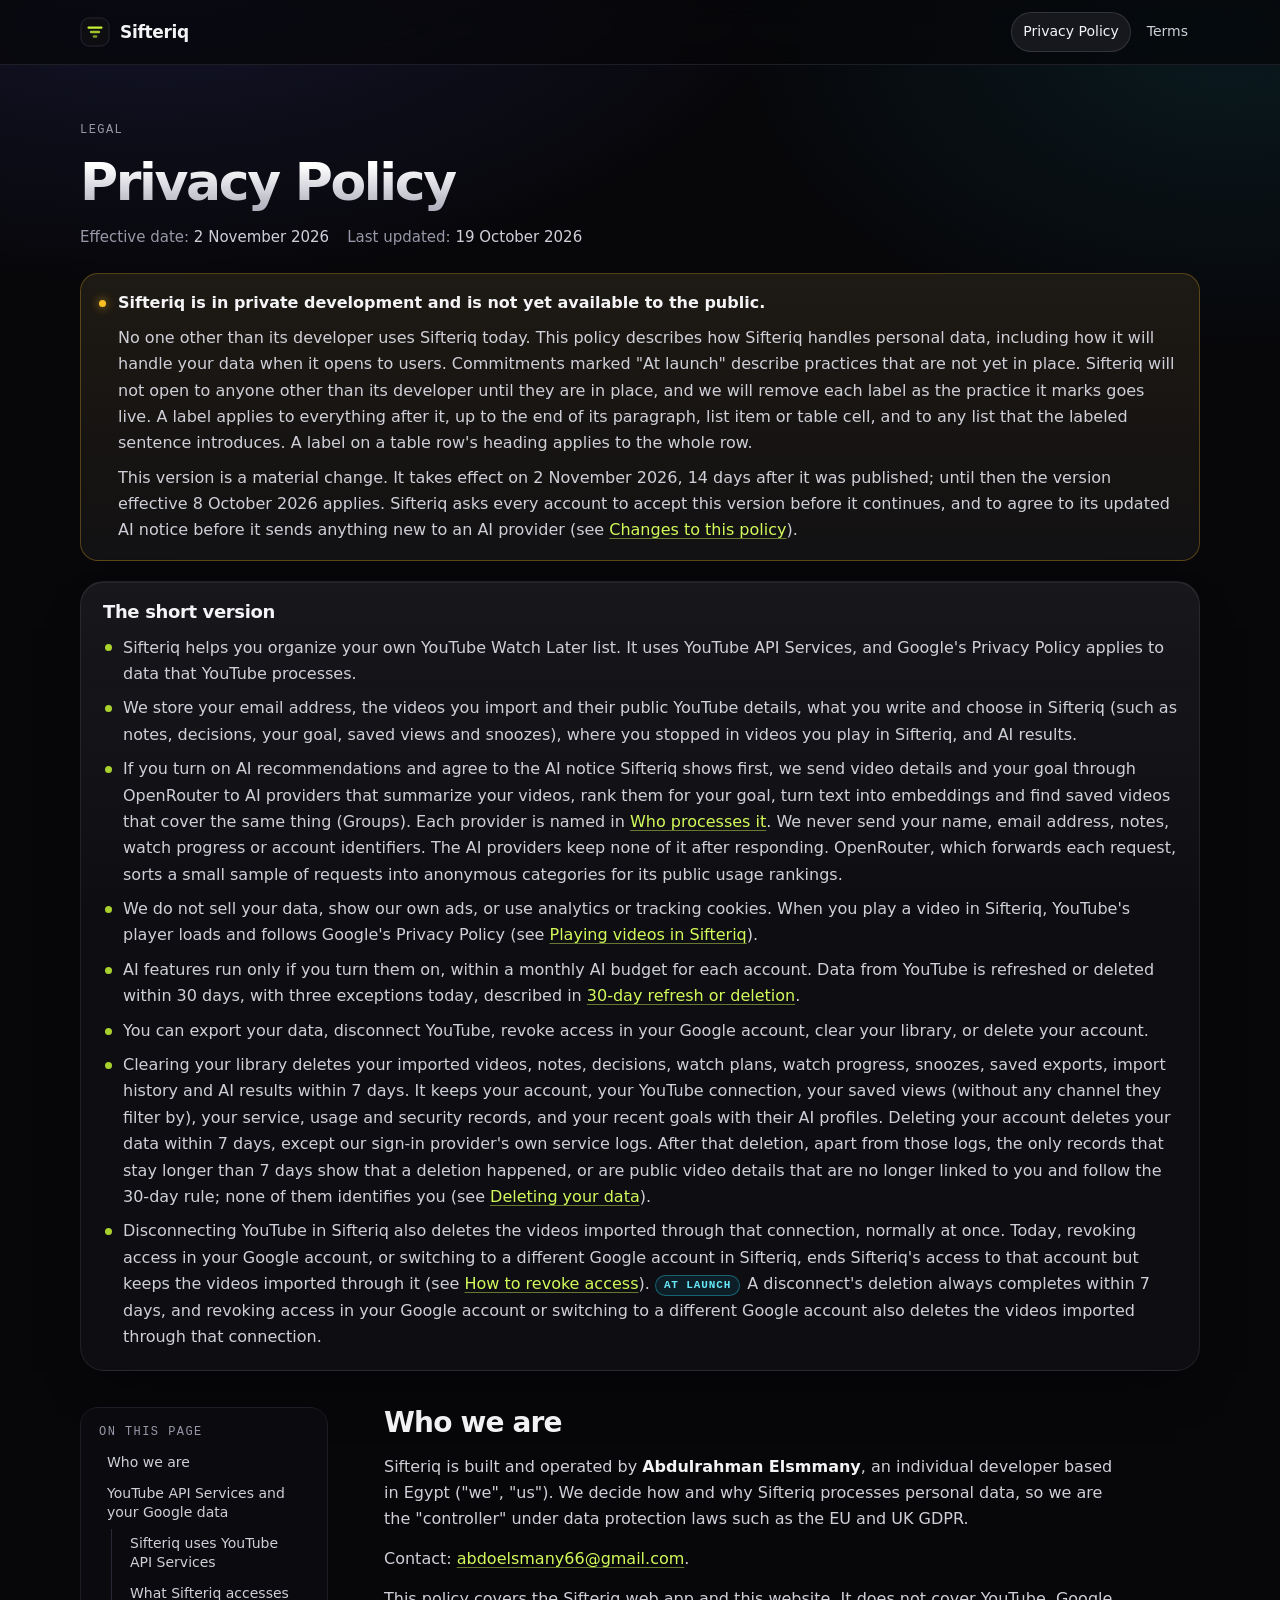
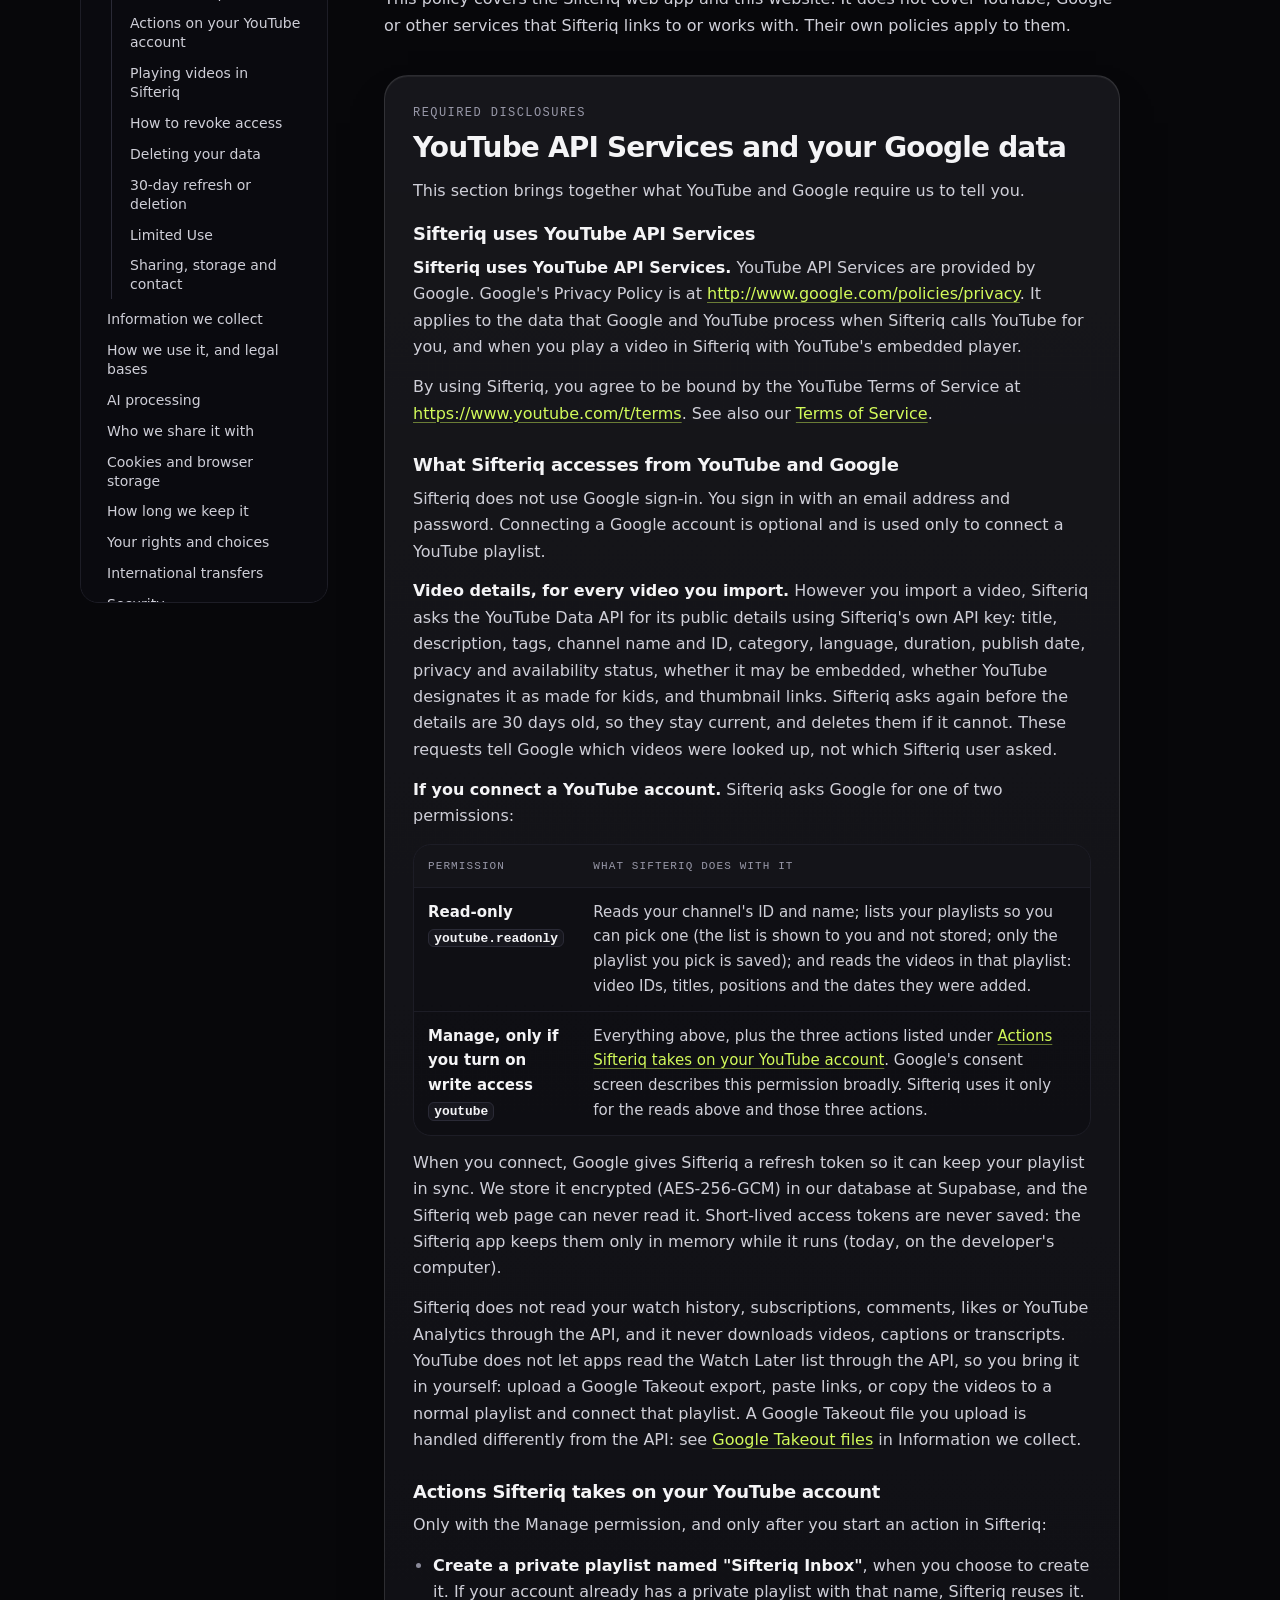
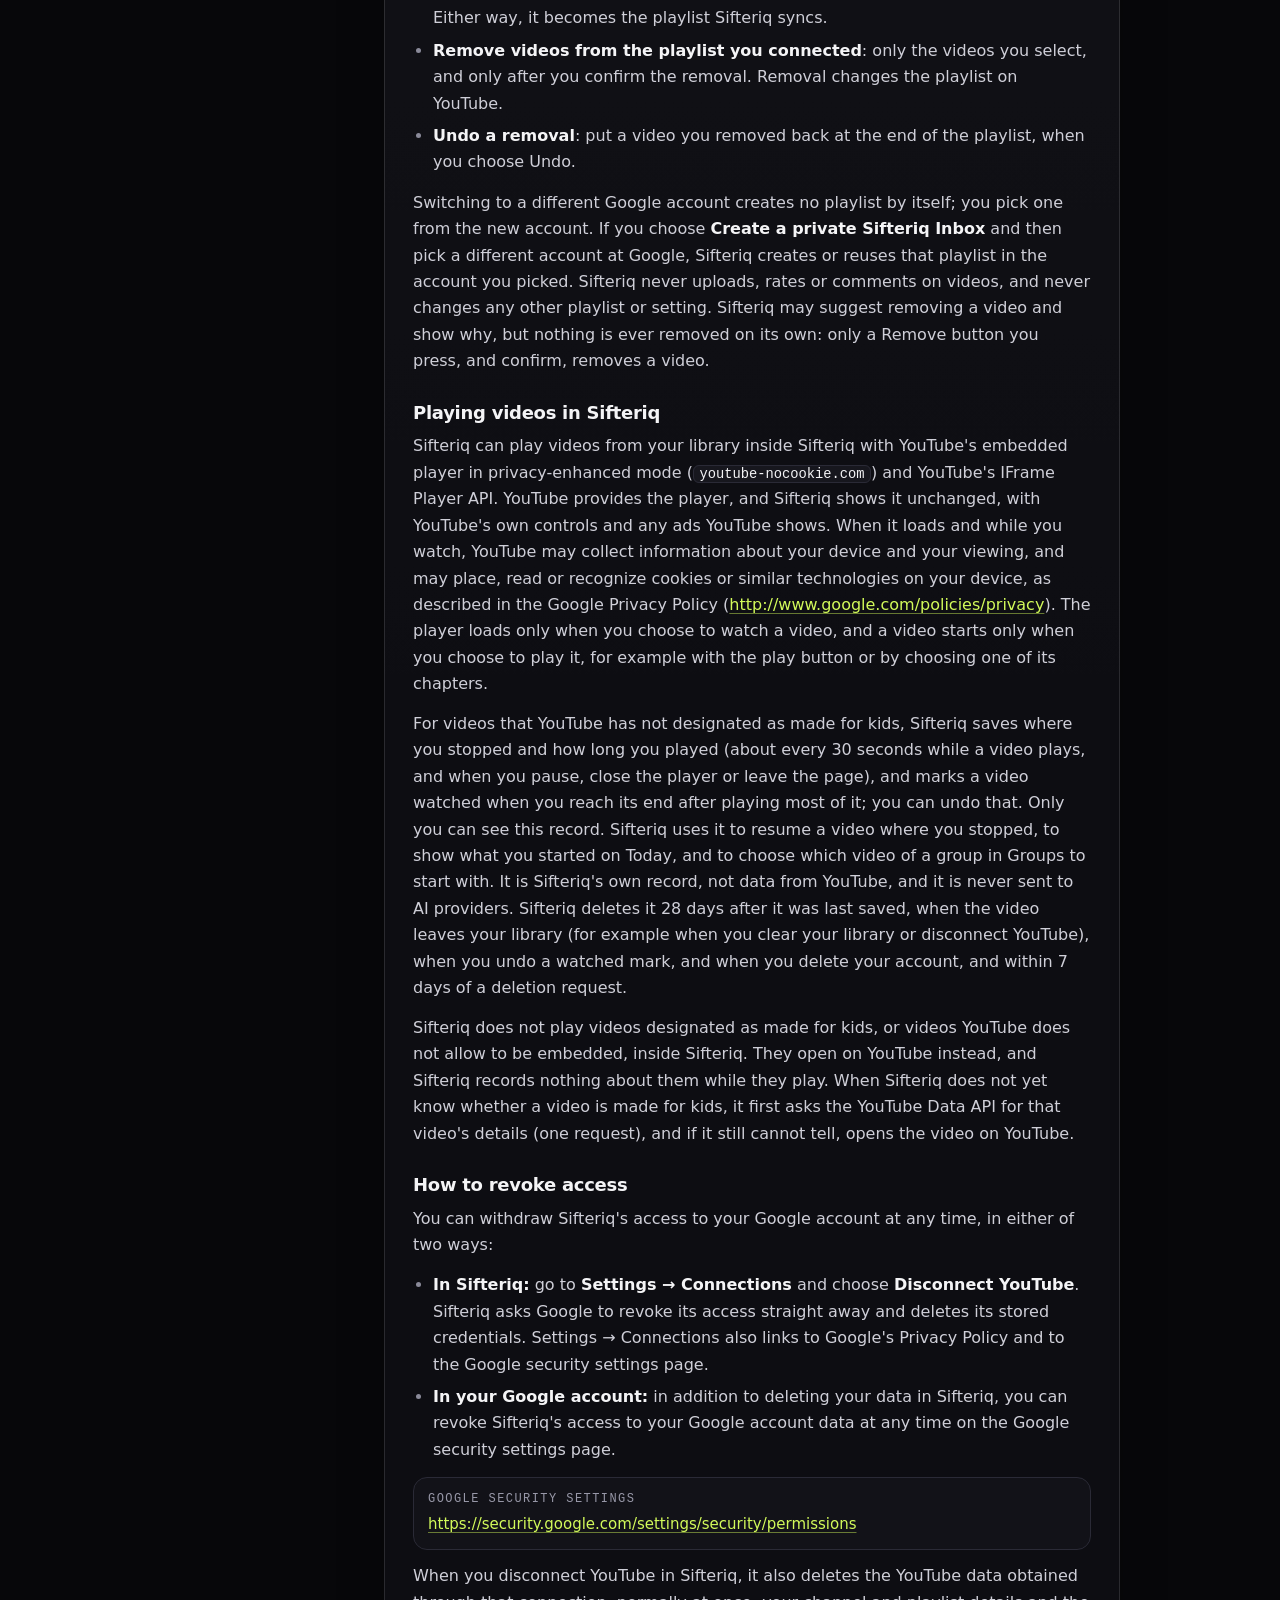
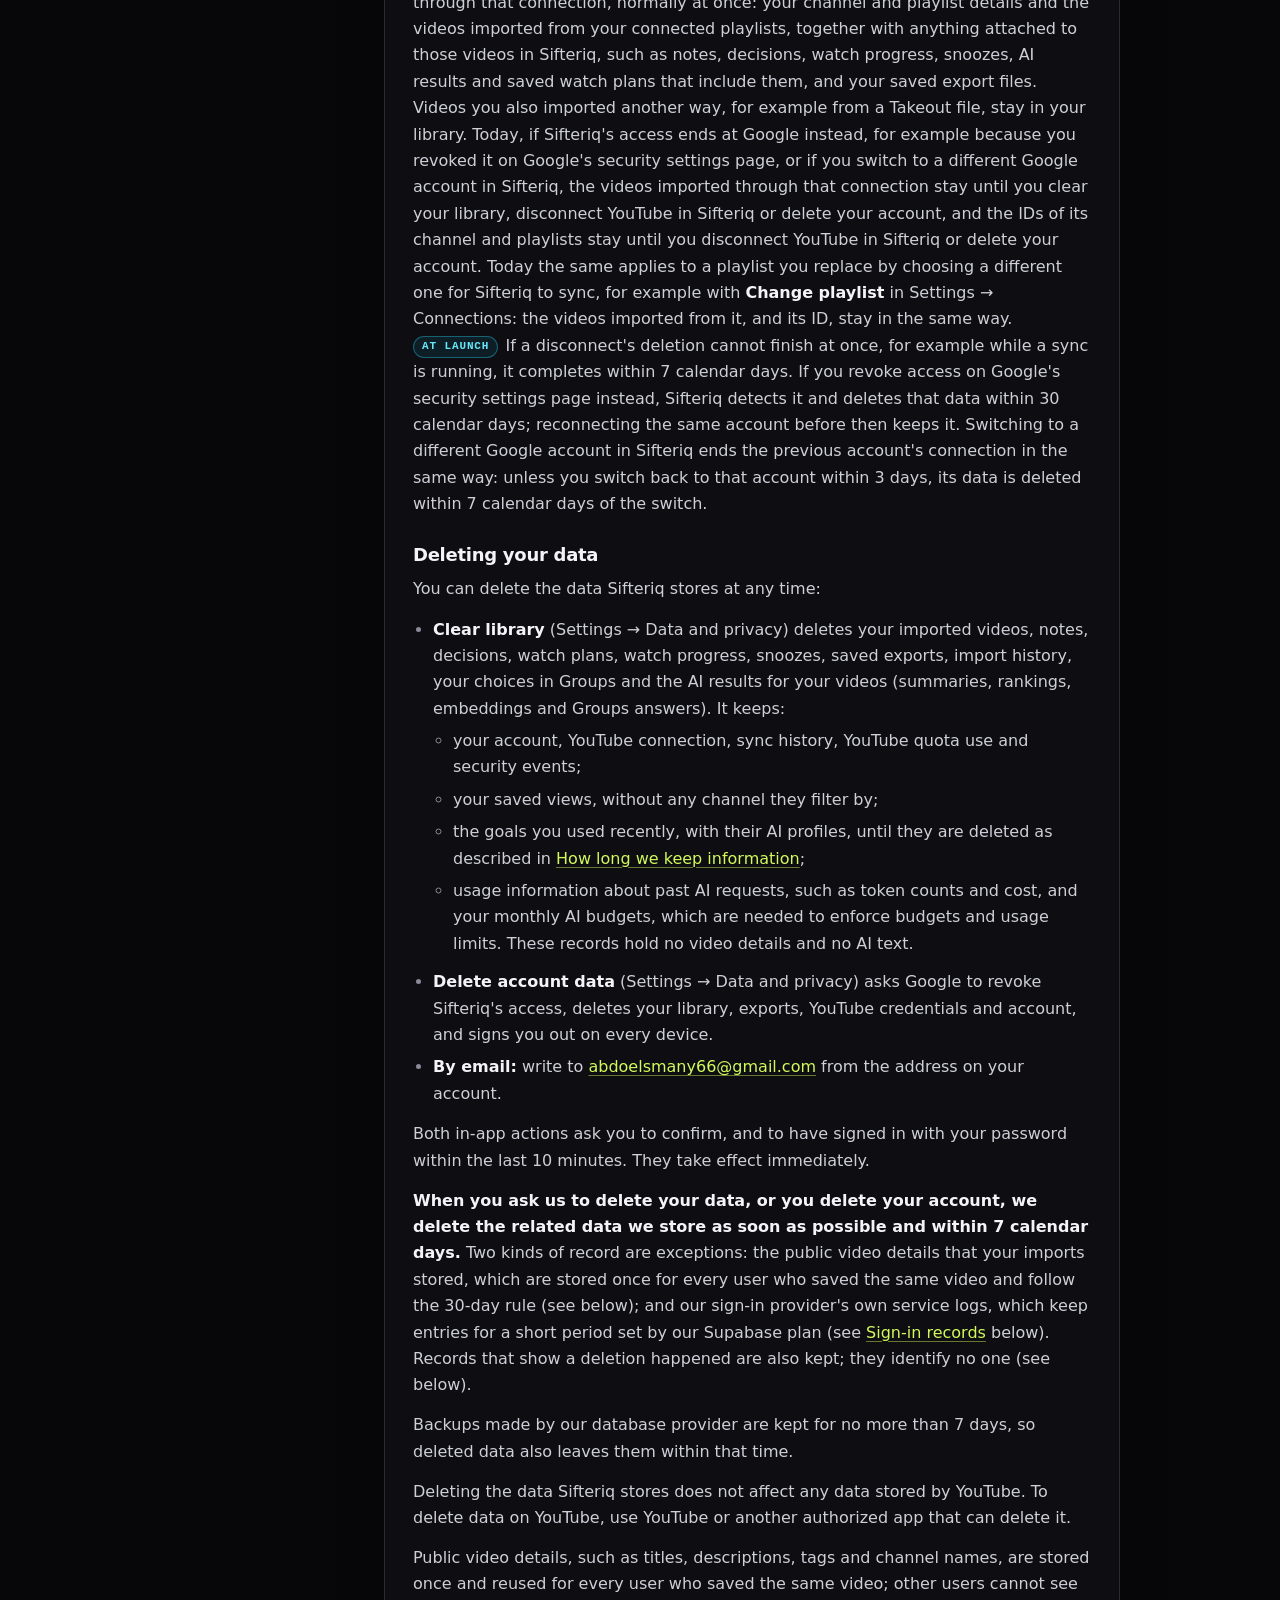
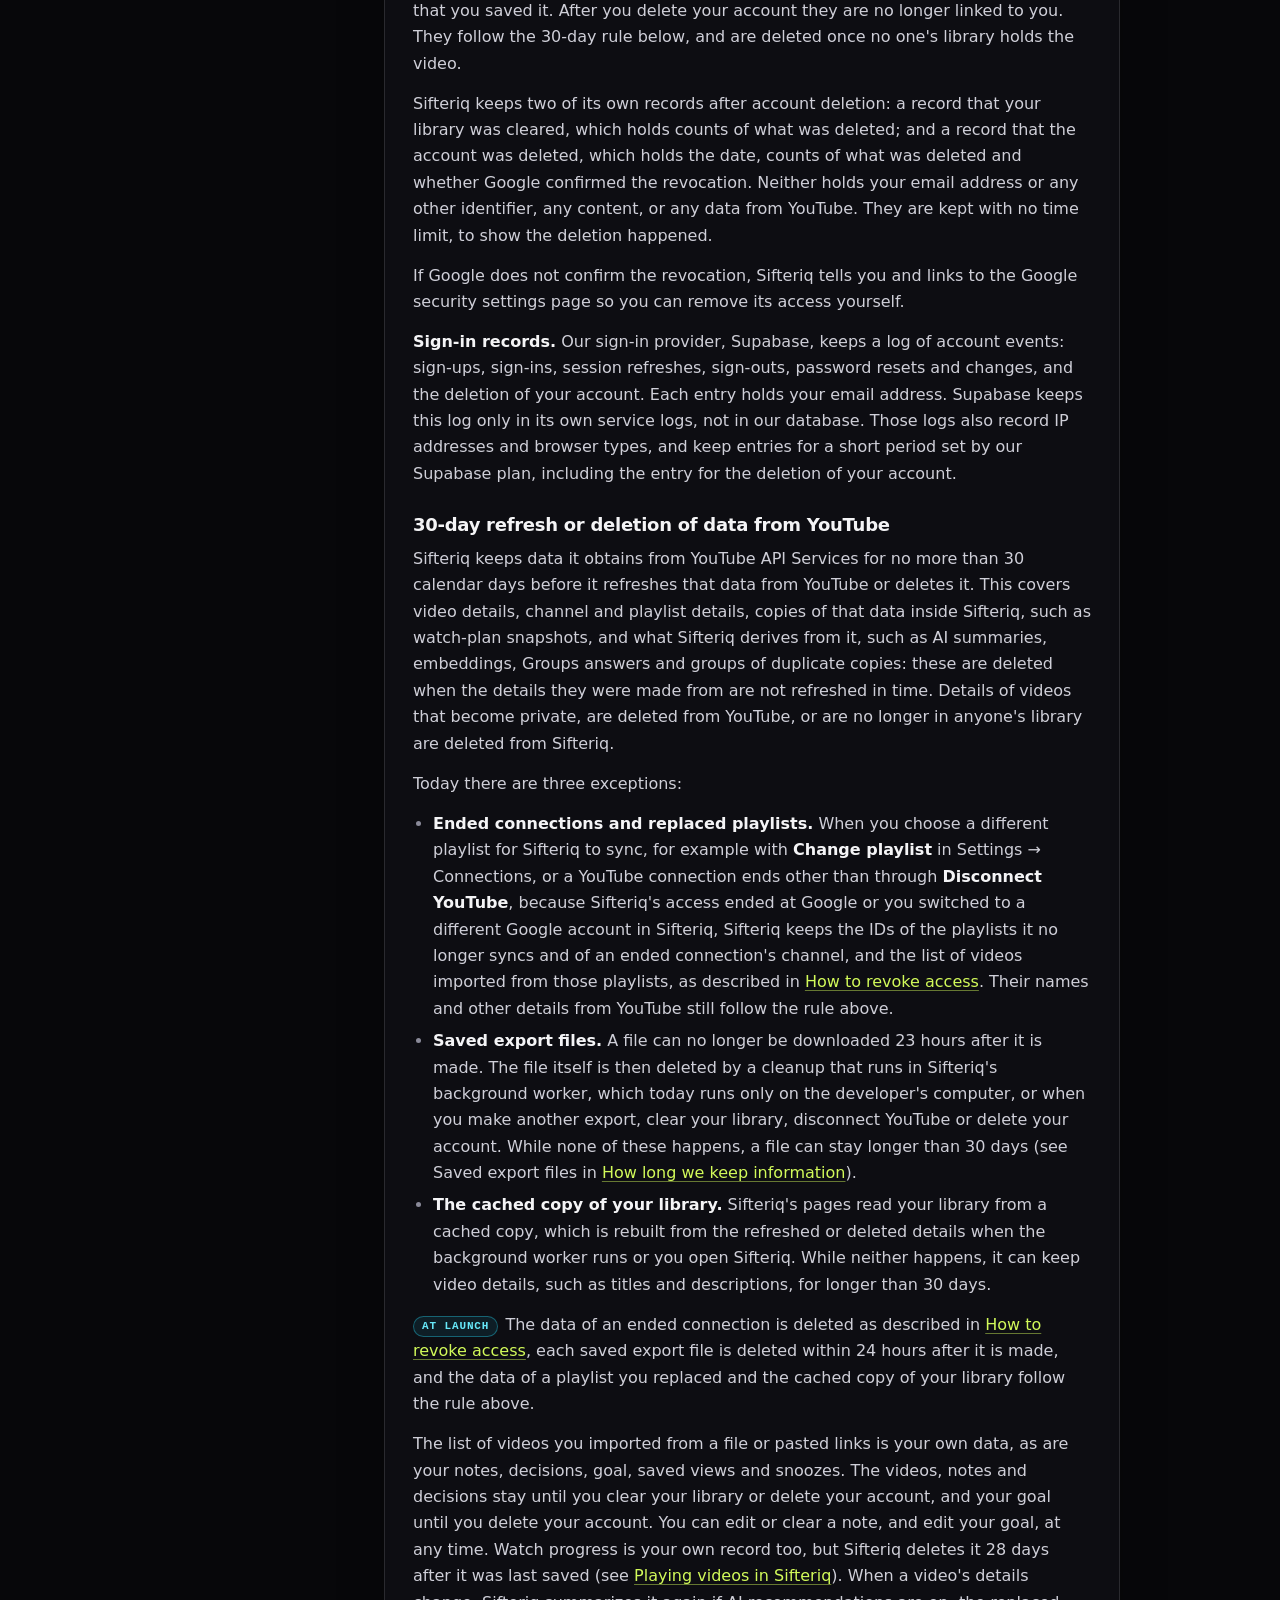
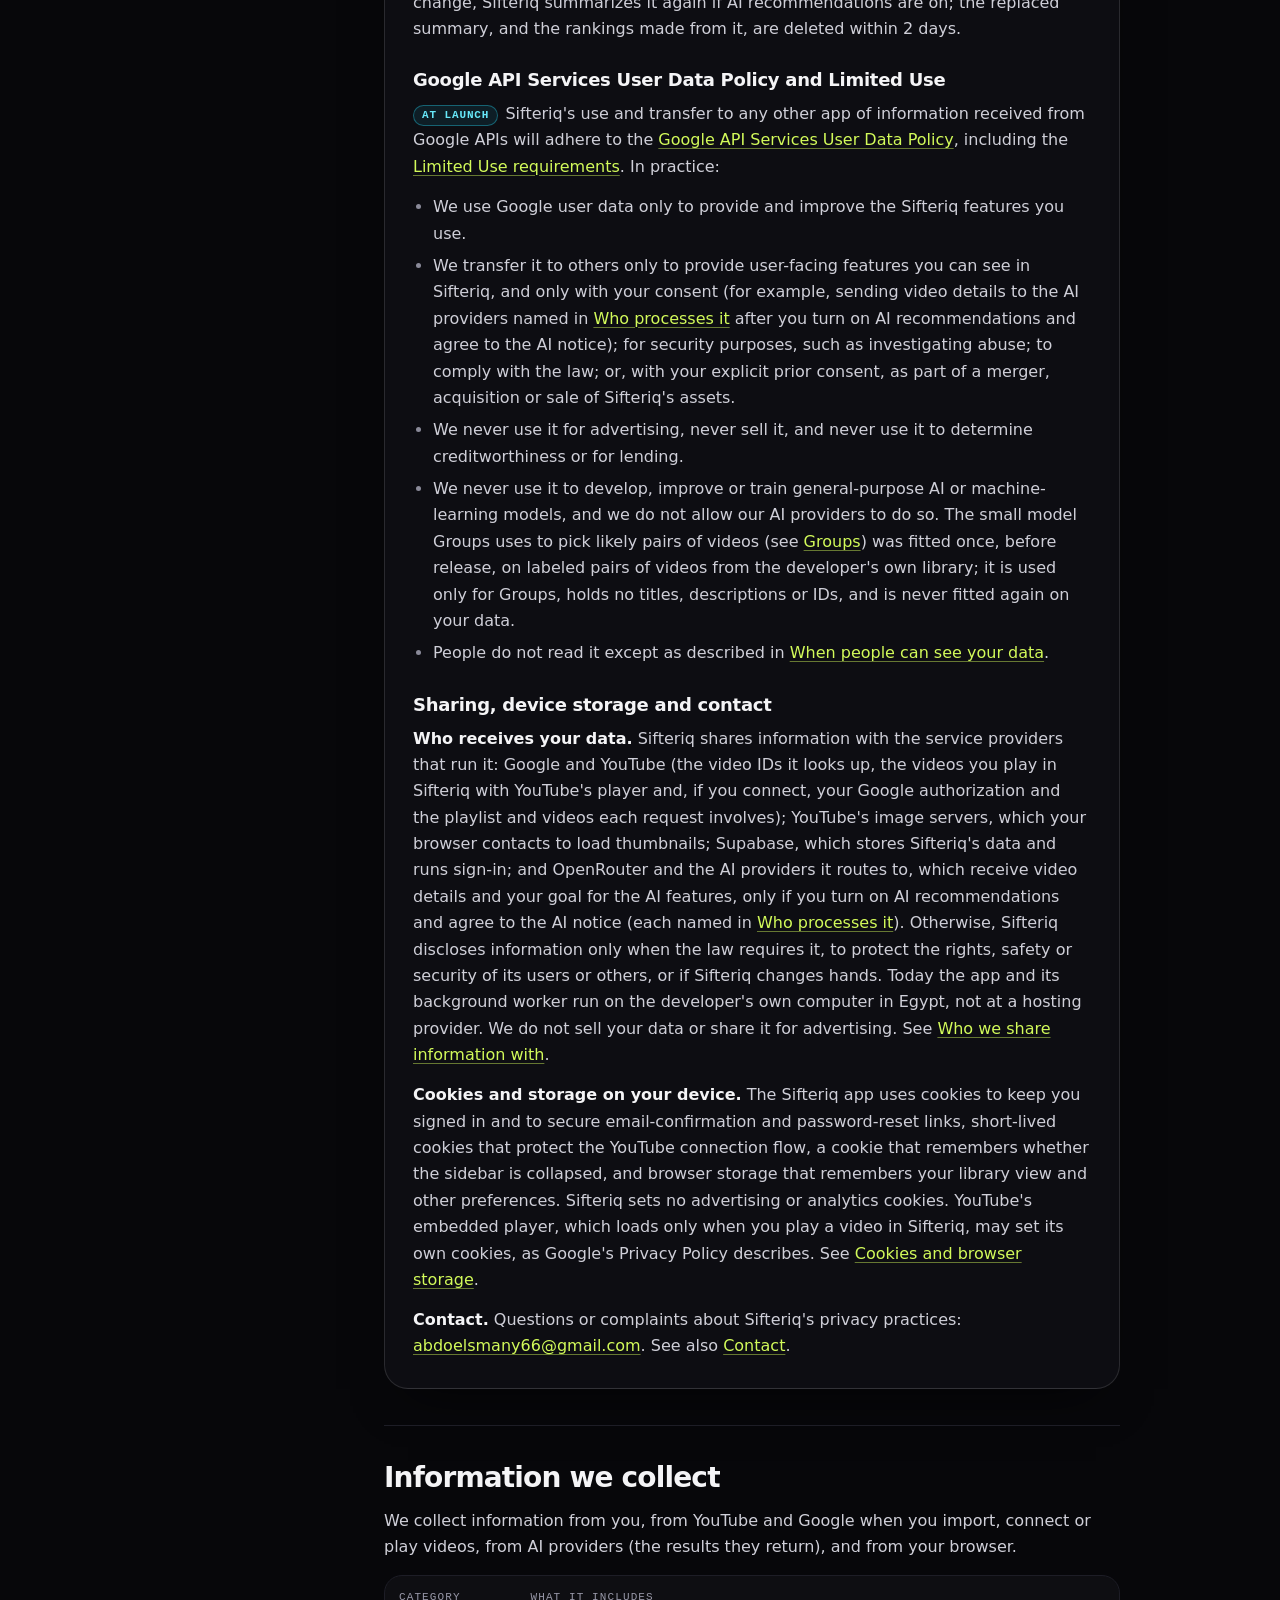
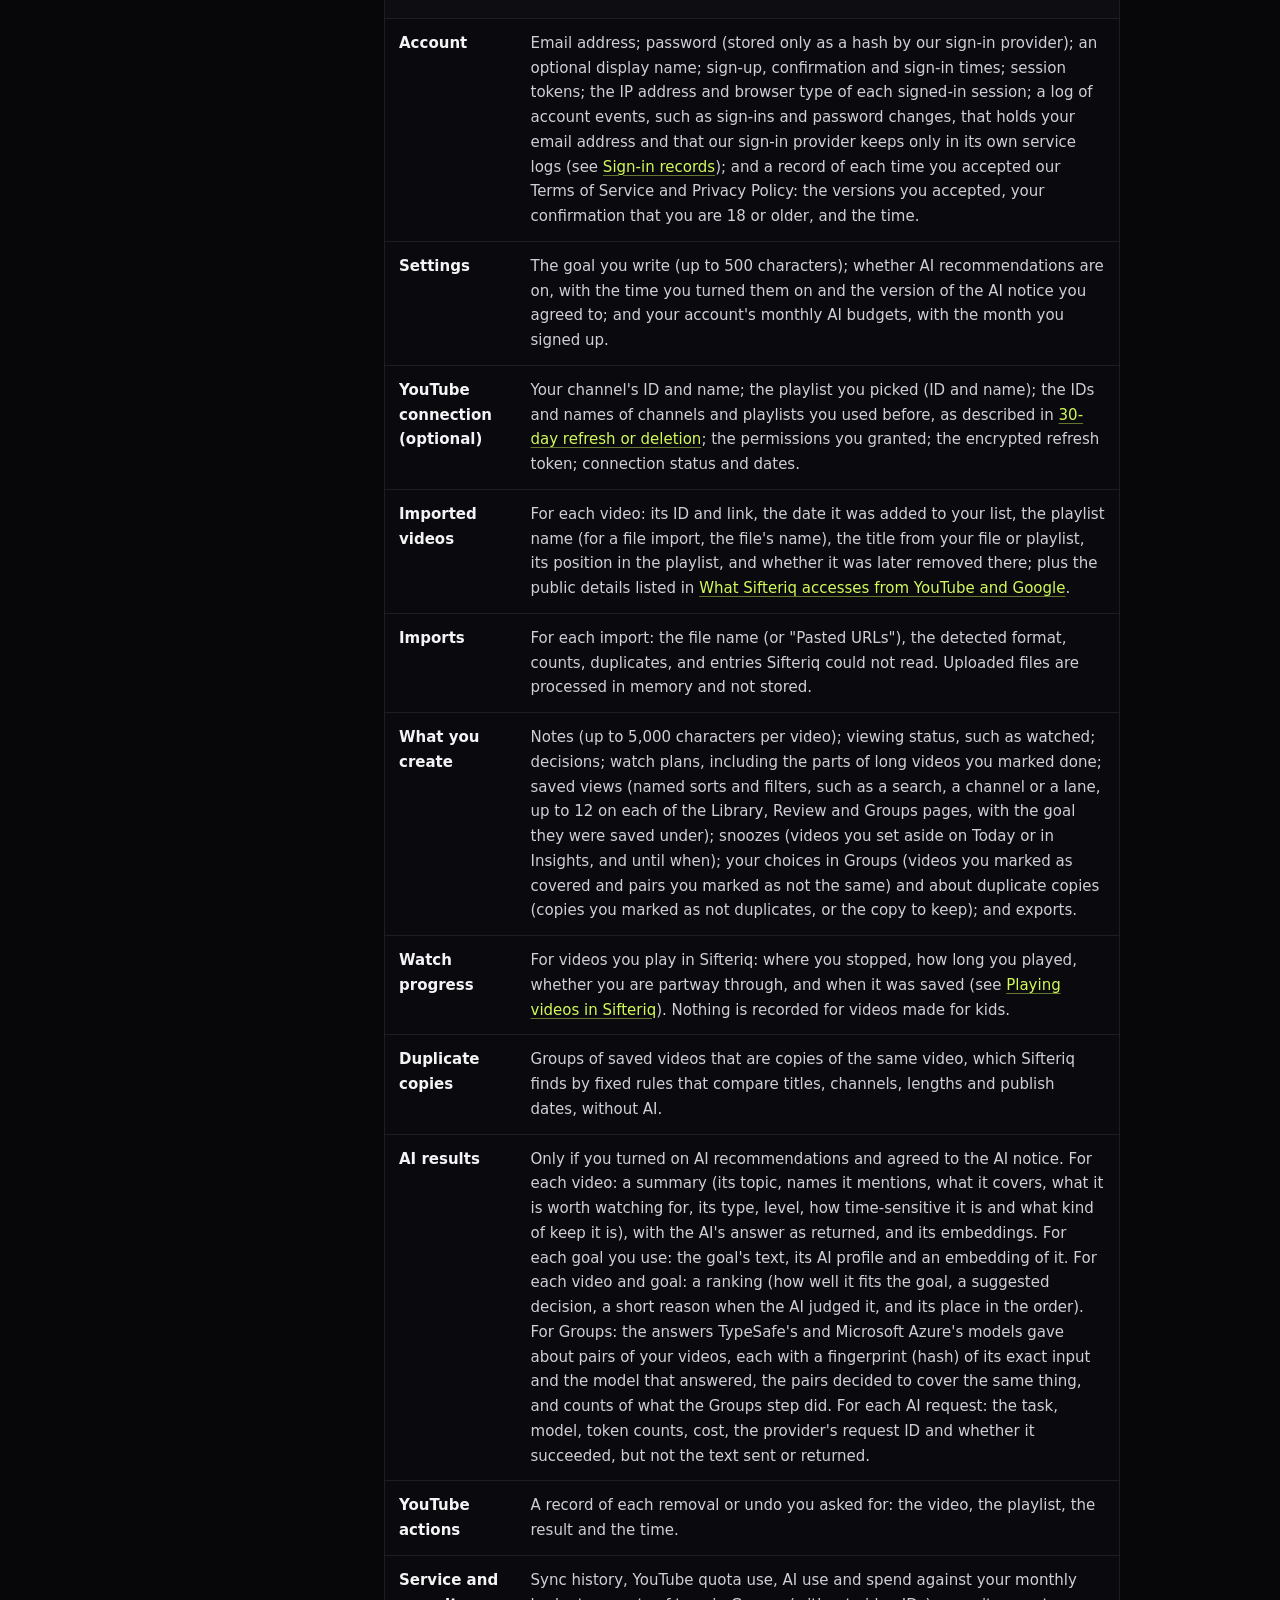
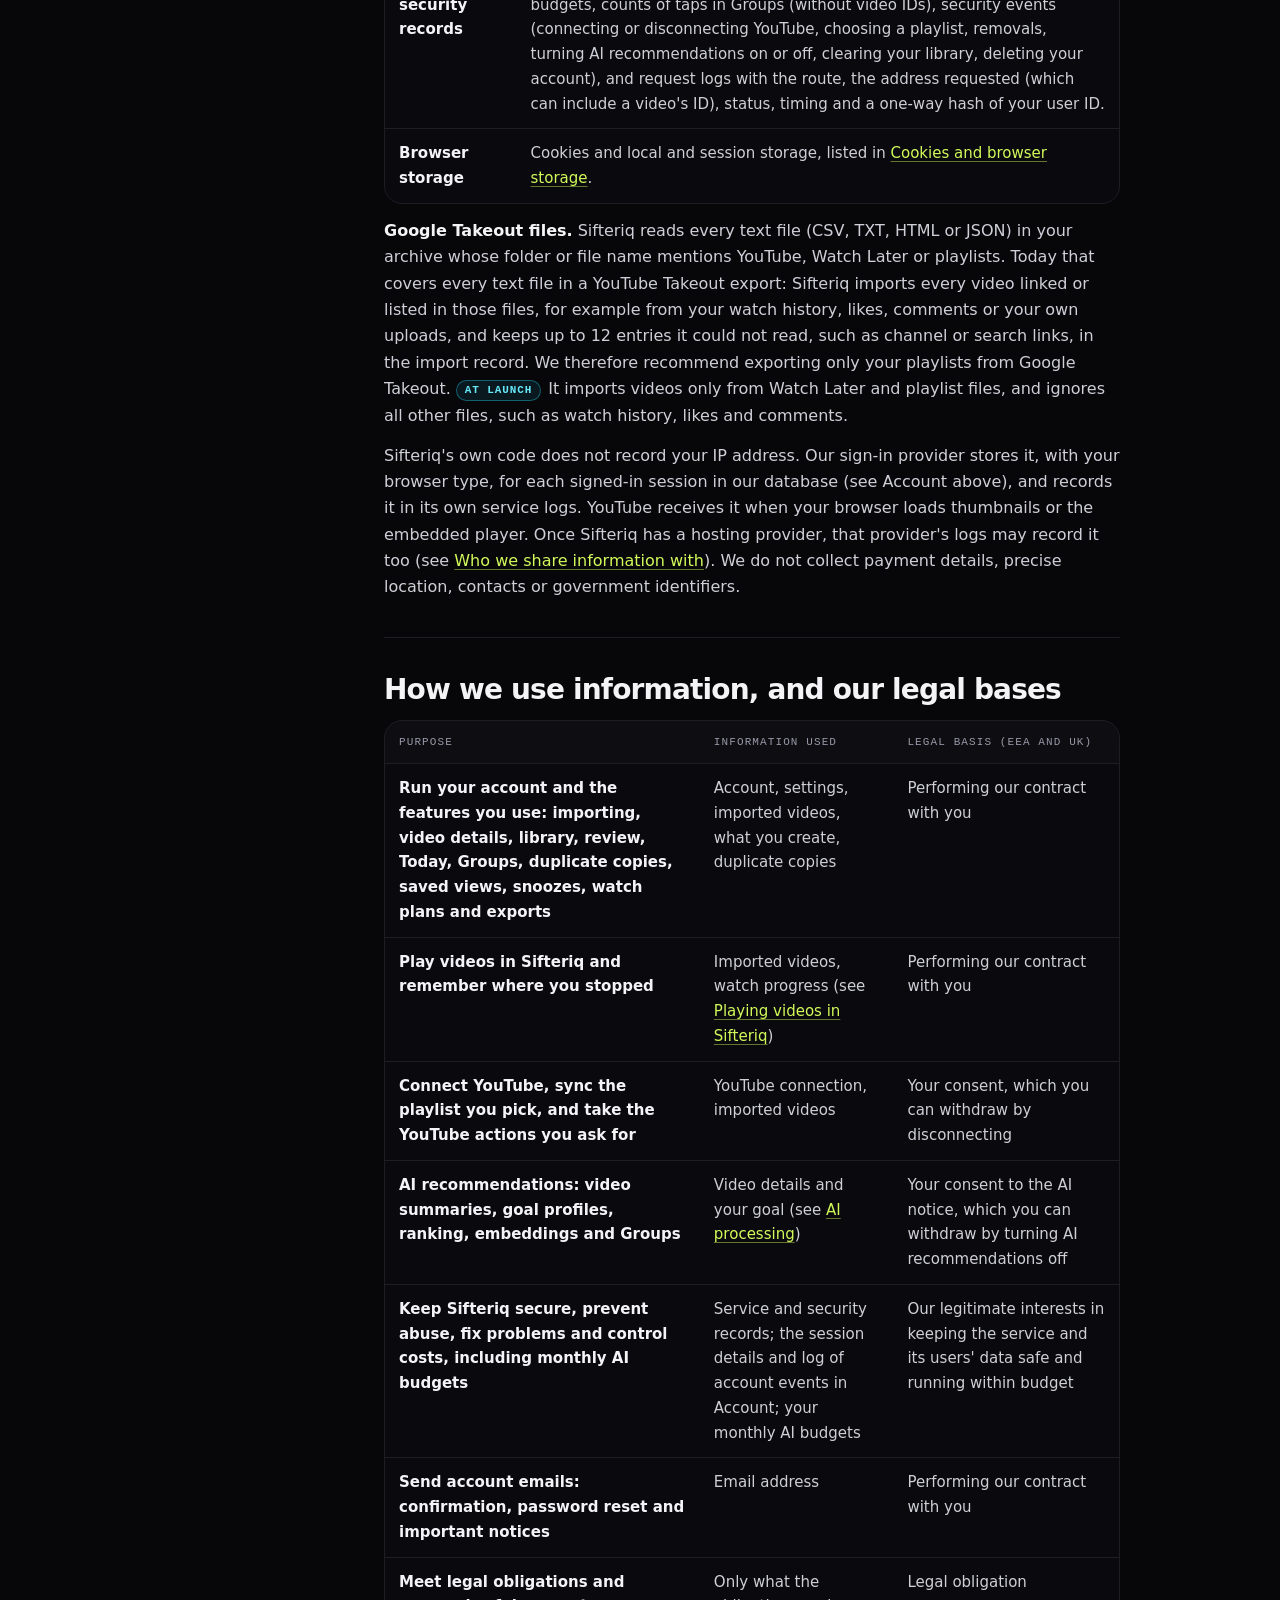
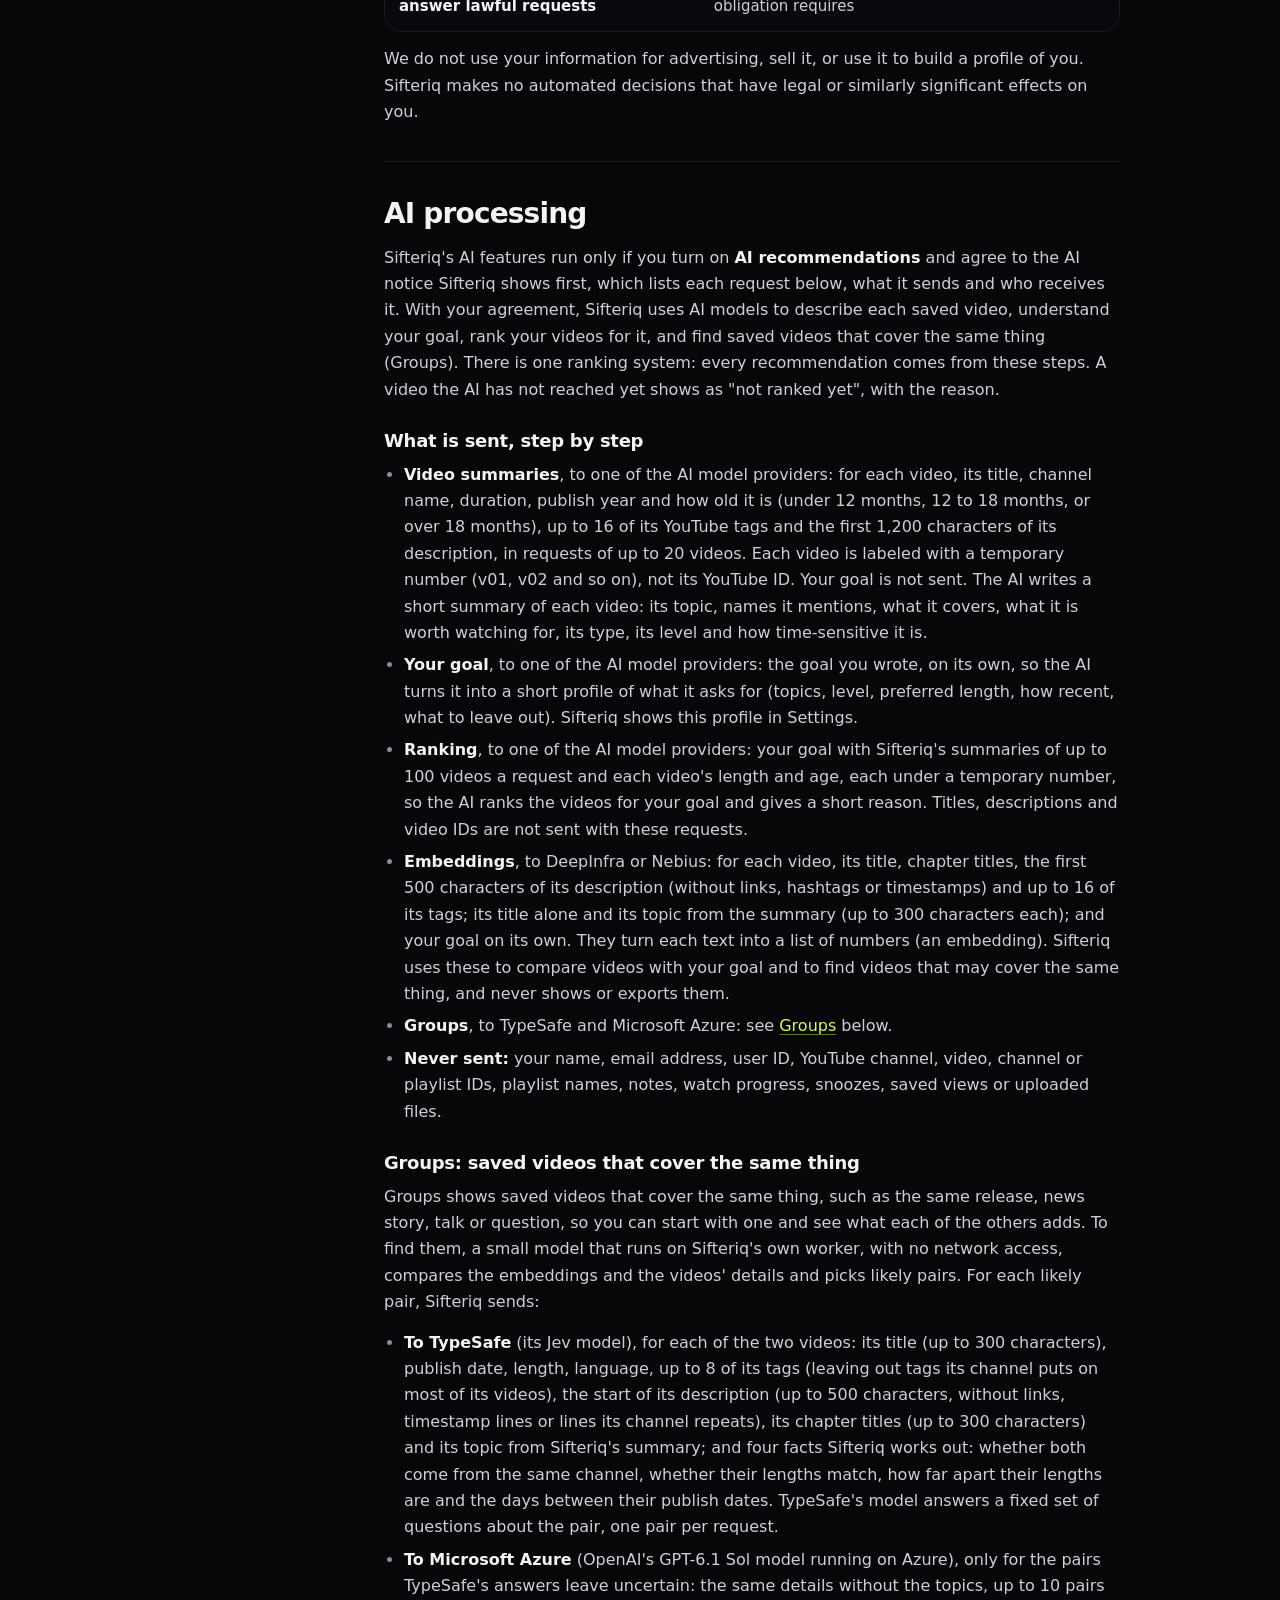
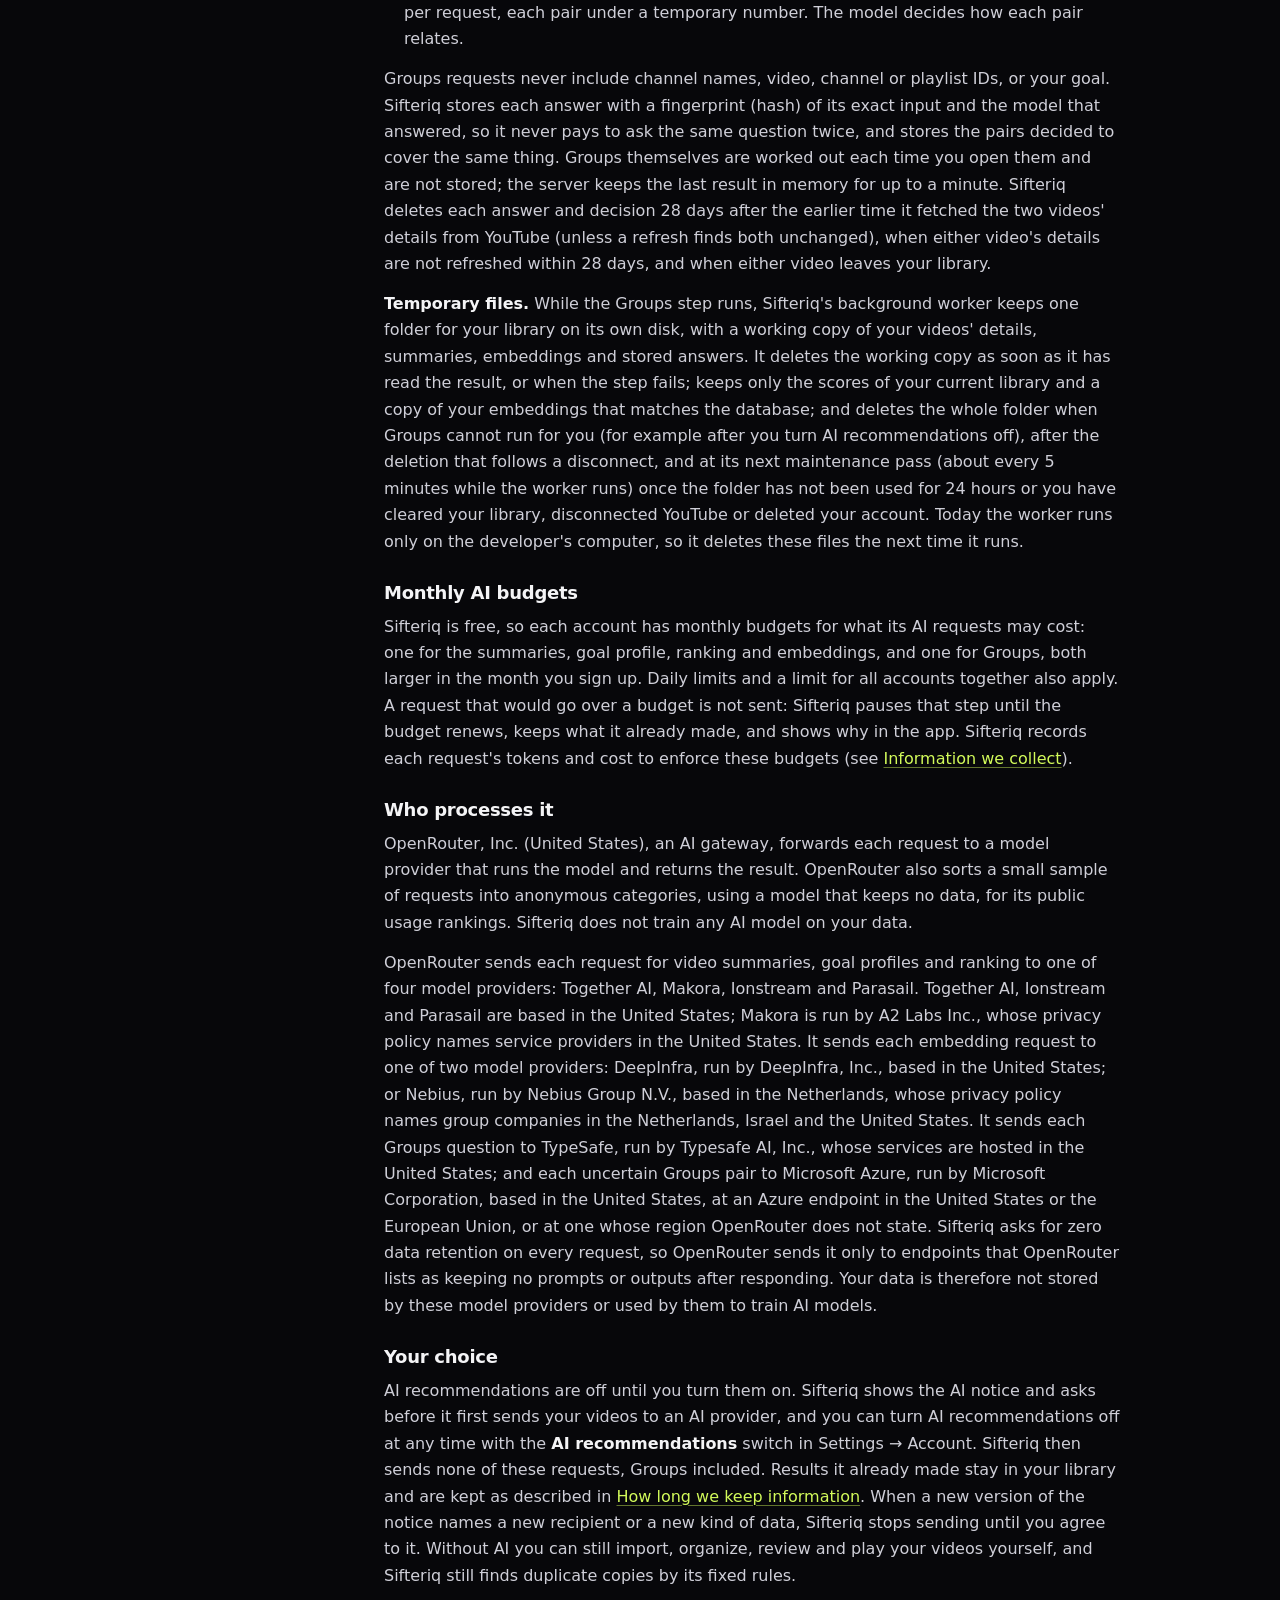
==== commit 53b2262a: "docs(policy): publish the rewrite on 19 October 2026, effective 2 November 2026" ====
--- a/privacy.html
+++ b/privacy.html
@@ -1,6 +1,5 @@
 <!doctype html>
 <!-- Not legal advice; reviewed against YouTube API Services Developer Policies on 2026-10-08, rewritten for the current system on 2026-10-19 -->
-<!-- OWNER, AT PUBLICATION: replace both bracketed dates below (and the one in the callout and in #changes) with real <time datetime="YYYY-MM-DD">D Month YYYY</time> elements. Last updated = the publication date; Effective date = publication date + 14 days (a material change). Then set currentLegalVersions in the app (lib/sifteriq-legal.ts) to the Effective date. -->
 <html lang="en">
 <head>
   <meta charset="utf-8">
@@ -43,8 +42,8 @@
         <span class="eyebrow">Legal</span>
         <h1 class="text-fade">Privacy Policy</h1>
         <p class="doc-meta">
-          <span>Effective date: <strong>[EFFECTIVE DATE: publication date + 14 days, set at publication]</strong></span>
-          <span>Last updated: <strong>[PUBLICATION DATE, set at publication]</strong></span>
+          <span>Effective date: <strong><time datetime="2026-11-02">2 November 2026</time></strong></span>
+          <span>Last updated: <strong><time datetime="2026-10-19">19 October 2026</time></strong></span>
         </p>
       </header>
 
@@ -53,7 +52,7 @@
         <div>
           <p class="callout-title">Sifteriq is in private development and is not yet available to the public.</p>
           <p>No one other than its developer uses Sifteriq today. This policy describes how Sifteriq handles personal data, including how it will handle your data when it opens to users. Commitments marked "At launch" describe practices that are not yet in place. Sifteriq will not open to anyone other than its developer until they are in place, and we will remove each label as the practice it marks goes live. A label applies to everything after it, up to the end of its paragraph, list item or table cell, and to any list that the labeled sentence introduces. A label on a table row's heading applies to the whole row.</p>
-          <p>This version is a material change. It takes effect on [EFFECTIVE DATE], 14 days after it was published; until then the version effective 8 October 2026 applies. Sifteriq asks every account to accept this version before it continues, and to agree to its updated AI notice before it sends anything new to an AI provider (see <a href="#changes">Changes to this policy</a>).</p>
+          <p>This version is a material change. It takes effect on <time datetime="2026-11-02">2 November 2026</time>, 14 days after it was published; until then the version effective 8 October 2026 applies. Sifteriq asks every account to accept this version before it continues, and to agree to its updated AI notice before it sends anything new to an AI provider (see <a href="#changes">Changes to this policy</a>).</p>
         </div>
       </div>
 
@@ -518,7 +517,7 @@
                   <tr><th scope="row">Encrypted Google refresh token</th><td data-label="How long">Until you disconnect or delete your account, or Google reports it revoked or expired; then deleted at once.</td></tr>
                   <tr><th scope="row">Video summaries, and the rankings made from them</th><td data-label="How long">The current summary is kept while the video is in your library and its details are refreshed. A summary that is replaced, or whose details change, is deleted within 2 days. Every summary is deleted when the video's details are not refreshed from YouTube within 30 days, and when the video leaves your library. A ranking is deleted with its summary or with the profile of its goal.</td></tr>
                   <tr><th scope="row">Embeddings of your videos, including the title and topic embeddings Groups uses</th><td data-label="How long">Kept while the video is in your library and the text Sifteriq built from its details stays the same. When that text changes, the embedding is replaced at the next sync or deleted within a day. Also deleted when the video's details are not refreshed from YouTube within 30 days, and when the video leaves your library, for example when you clear your library or delete your account. Sifteriq never shows or exports them.</td></tr>
-                  <tr><th scope="row">Goals you used, with their AI profiles</th><td data-label="How long">Each goal you use, with its AI profile and embedding, is deleted within 15 days after you last use that goal, and when you delete your account. Clearing your library does not delete them. A goal's text is also kept with a watch plan or saved view made under it, until you delete that plan or view, and with the record of a whole-library AI refresh you asked for, for up to 90 days.</td></tr>
+                  <tr><th scope="row">Goals you used, with their AI profiles</th><td data-label="How long">Each goal you use, with its AI profile and embedding, is deleted within 15 days after you last use that goal, and when you delete your account. Clearing your library does not delete them. A goal's text is also kept with a watch plan or saved view made under it, until you delete that plan or view, and with the records of whole-library AI refreshes you asked for: 90 days after each one finished, except the latest, which is kept until you delete your account.</td></tr>
                   <tr><th scope="row">Groups answers and decisions</th><td data-label="How long">Each answer from TypeSafe's or Microsoft Azure's model, and each pair decided to cover the same thing, is deleted 28 days after the earlier time Sifteriq fetched the two videos' details from YouTube (unless a refresh finds both unchanged), when either video's details are not refreshed within 28 days, and when either video leaves your library, for example when you clear your library, disconnect YouTube or delete your account. Groups themselves are never stored.</td></tr>
                   <tr><th scope="row">Your choices in Groups and about duplicate copies</th><td data-label="How long">Until the video leaves your library, you clear your library, or you delete your account.</td></tr>
                   <tr><th scope="row">Groups' temporary files on the background worker</th><td data-label="How long">The working copy of your videos' details is deleted as soon as the Groups step has read its result. The whole folder is deleted when it has not been used for 24 hours, and when you turn AI recommendations off, clear your library, disconnect YouTube or delete your account, at the worker's next maintenance pass (see <a href="#ai-groups">Groups</a>).</td></tr>
@@ -606,7 +605,7 @@
             <h2 id="changes">Changes to this policy</h2>
             <p>We will update this policy as Sifteriq develops, including when it opens to the public. Each update changes the "Last updated" date above. For material changes, we will tell you in the app or by email at least 14 days before they take effect, unless a change is needed sooner for legal or security reasons.</p>
             <p>If we change how Sifteriq uses your Google or YouTube data, we will tell you and ask you to accept the updated policy, or to agree to a notice in the app that describes the new use, before we use your data in the new way.</p>
-            <p><strong>This version</strong>, effective [EFFECTIVE DATE], rewrites the policy for Sifteriq as it works now: one ranking system (video summaries, goal profiles, ranking and embeddings); Groups, with its two new AI recipients, TypeSafe and Microsoft Azure, what they receive and how long their answers are kept; playing videos in Sifteriq and watch progress; snoozes and saved views stored with your account; duplicate copies found by fixed rules; monthly AI budgets; and updated retention. It removes features Sifteriq no longer has, such as AI triage, AI duplicate checks, the removal preference and decisions-file uploads. Sifteriq asks every account, including its developer's, to accept this version and to agree to the updated AI notice before it sends anything to an AI provider again.</p>
+            <p><strong>This version</strong>, effective <time datetime="2026-11-02">2 November 2026</time>, rewrites the policy for Sifteriq as it works now: one ranking system (video summaries, goal profiles, ranking and embeddings); Groups, with its two new AI recipients, TypeSafe and Microsoft Azure, what they receive and how long their answers are kept; playing videos in Sifteriq and watch progress; snoozes and saved views stored with your account; duplicate copies found by fixed rules; monthly AI budgets; and updated retention. It removes features Sifteriq no longer has, such as AI triage, AI duplicate checks, the removal preference and decisions-file uploads. Sifteriq asks every account, including its developer's, to accept this version and to agree to the updated AI notice before it sends anything to an AI provider again.</p>
             <p>Earlier versions of this policy are kept in the history of this website's public repository on GitHub.</p>
           </section>
 
